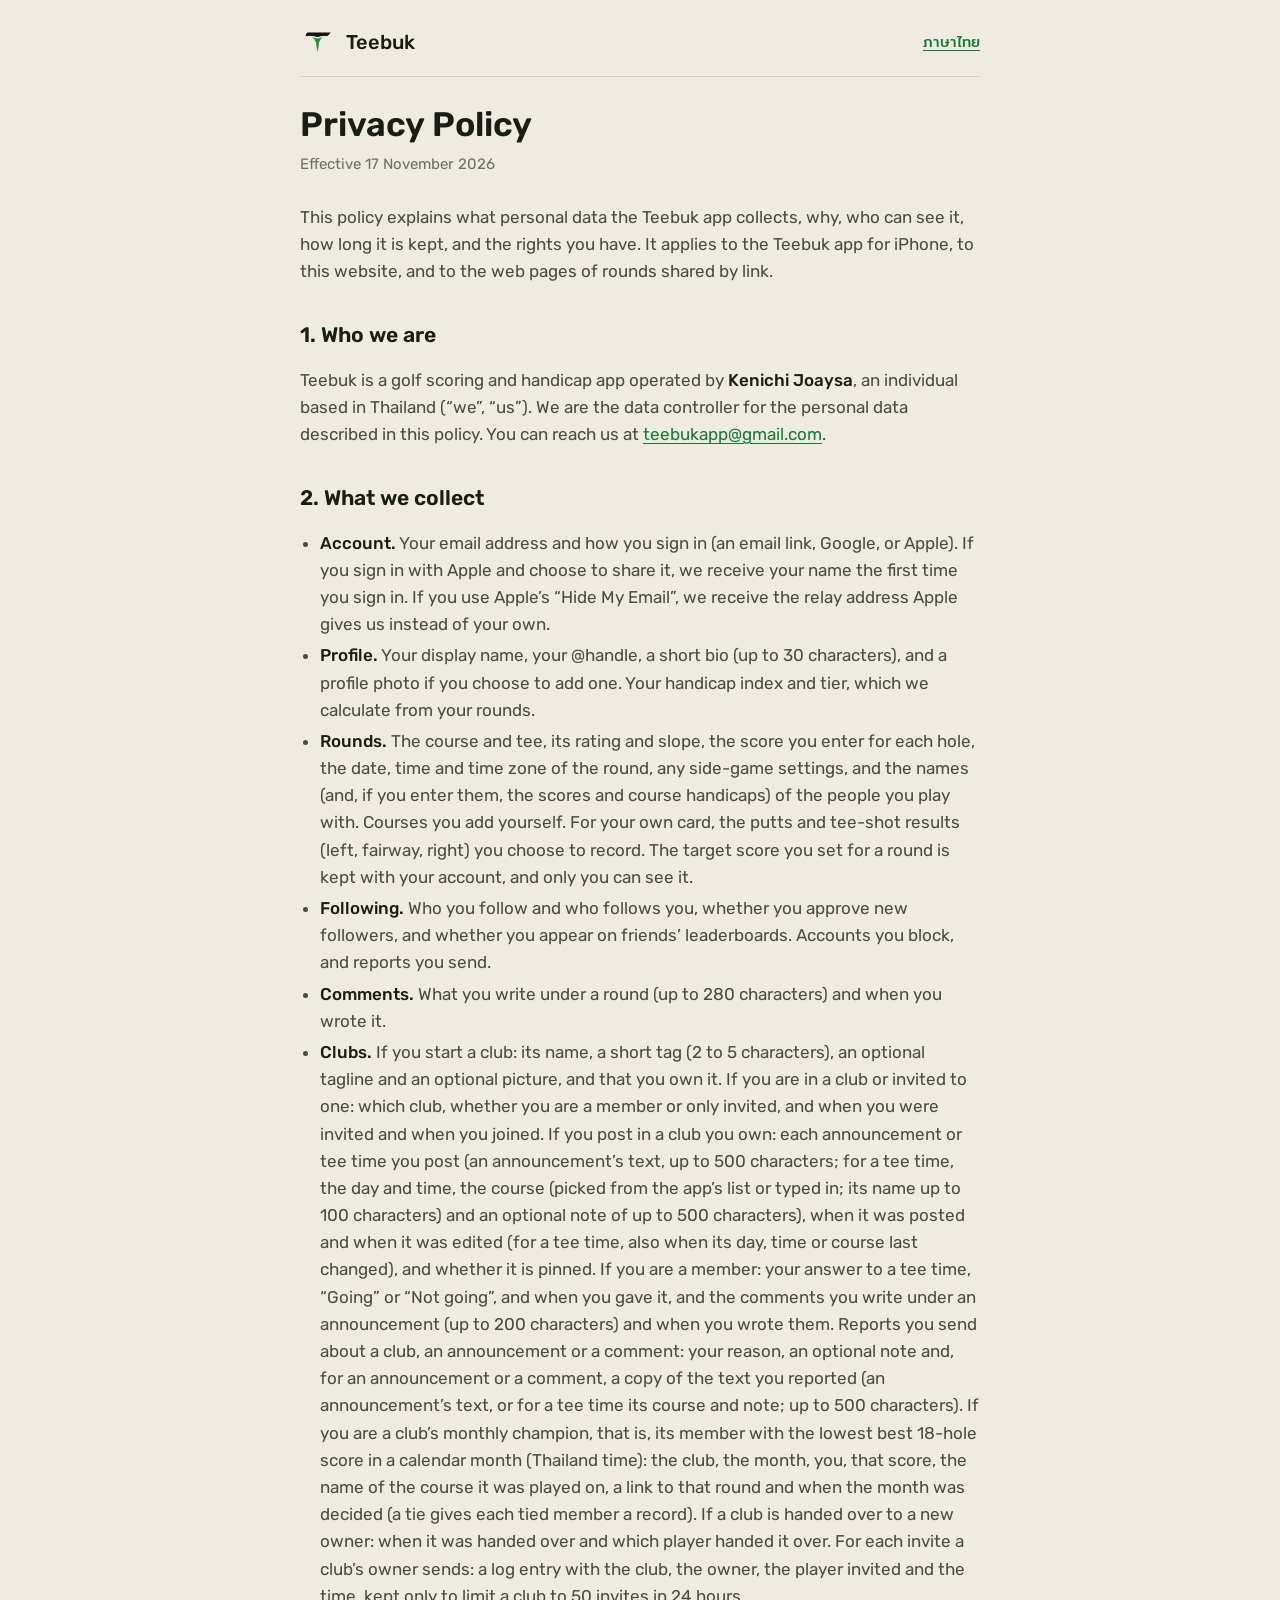
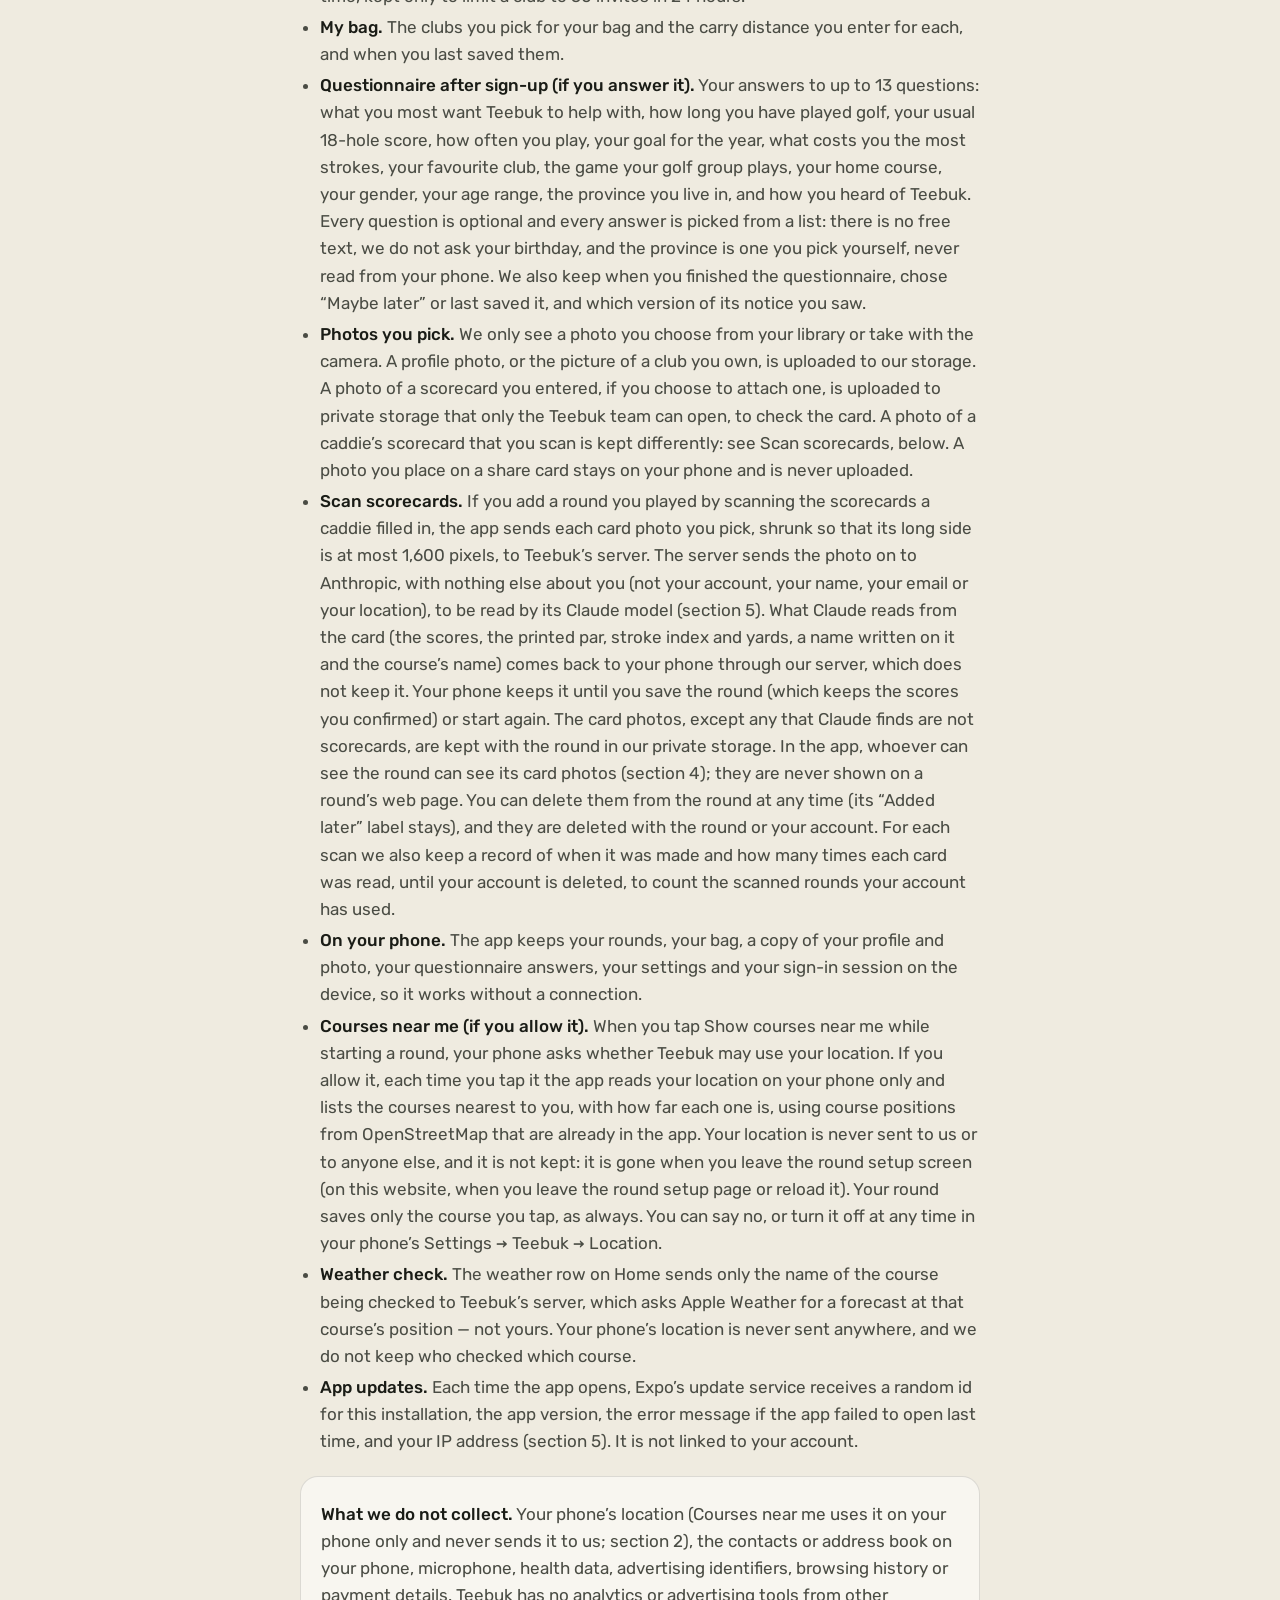
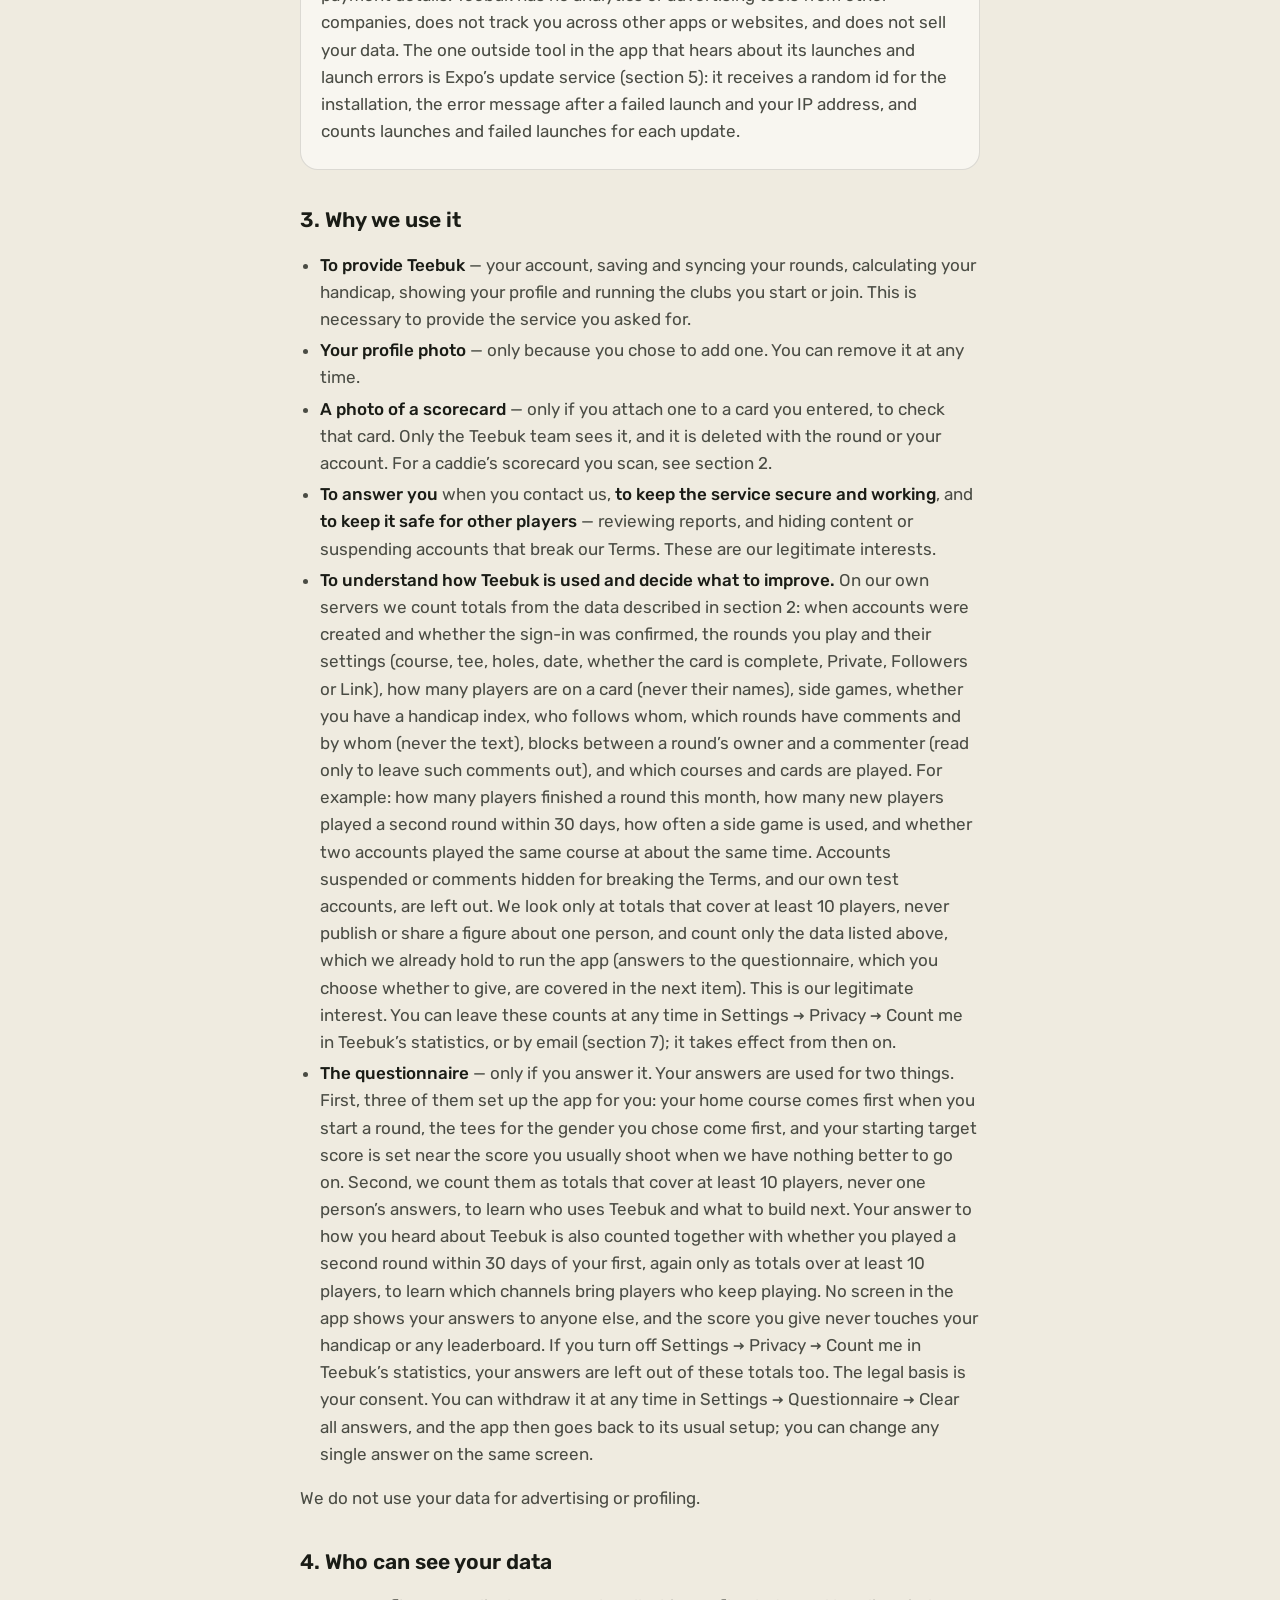
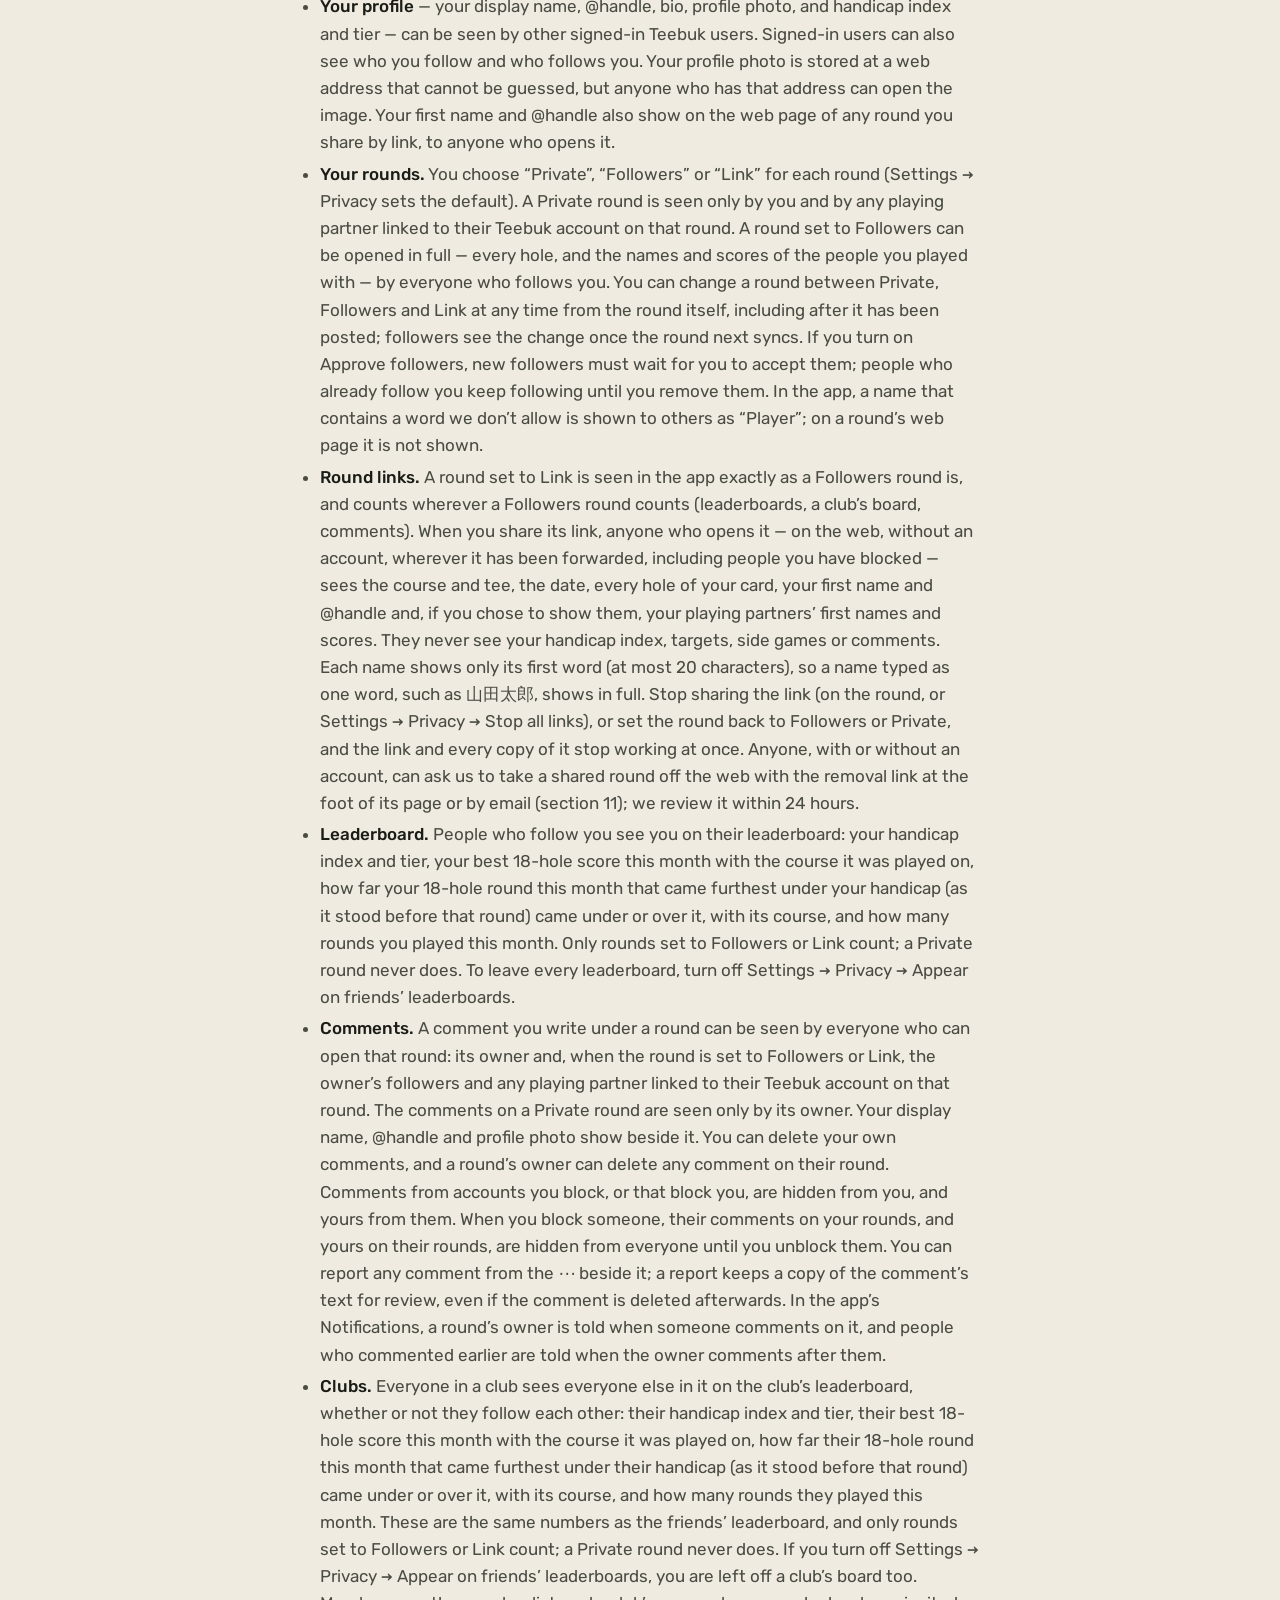
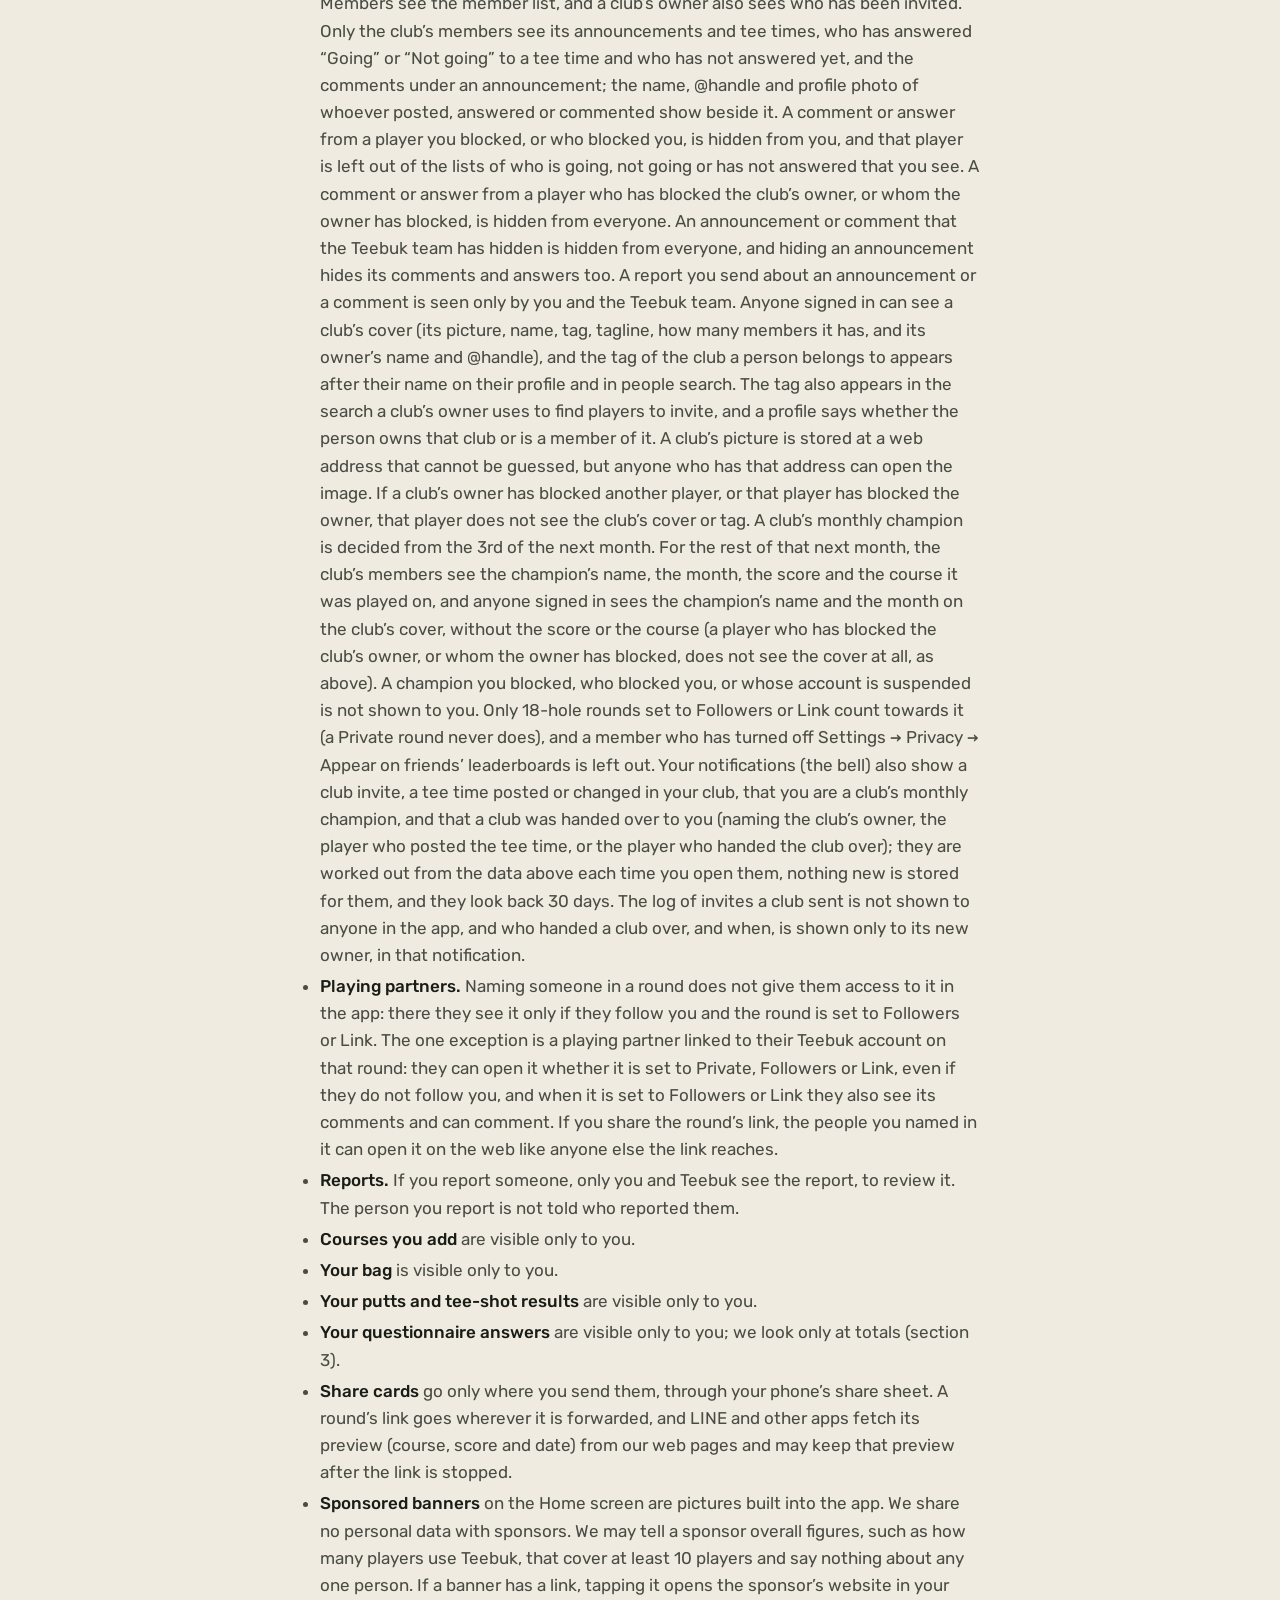
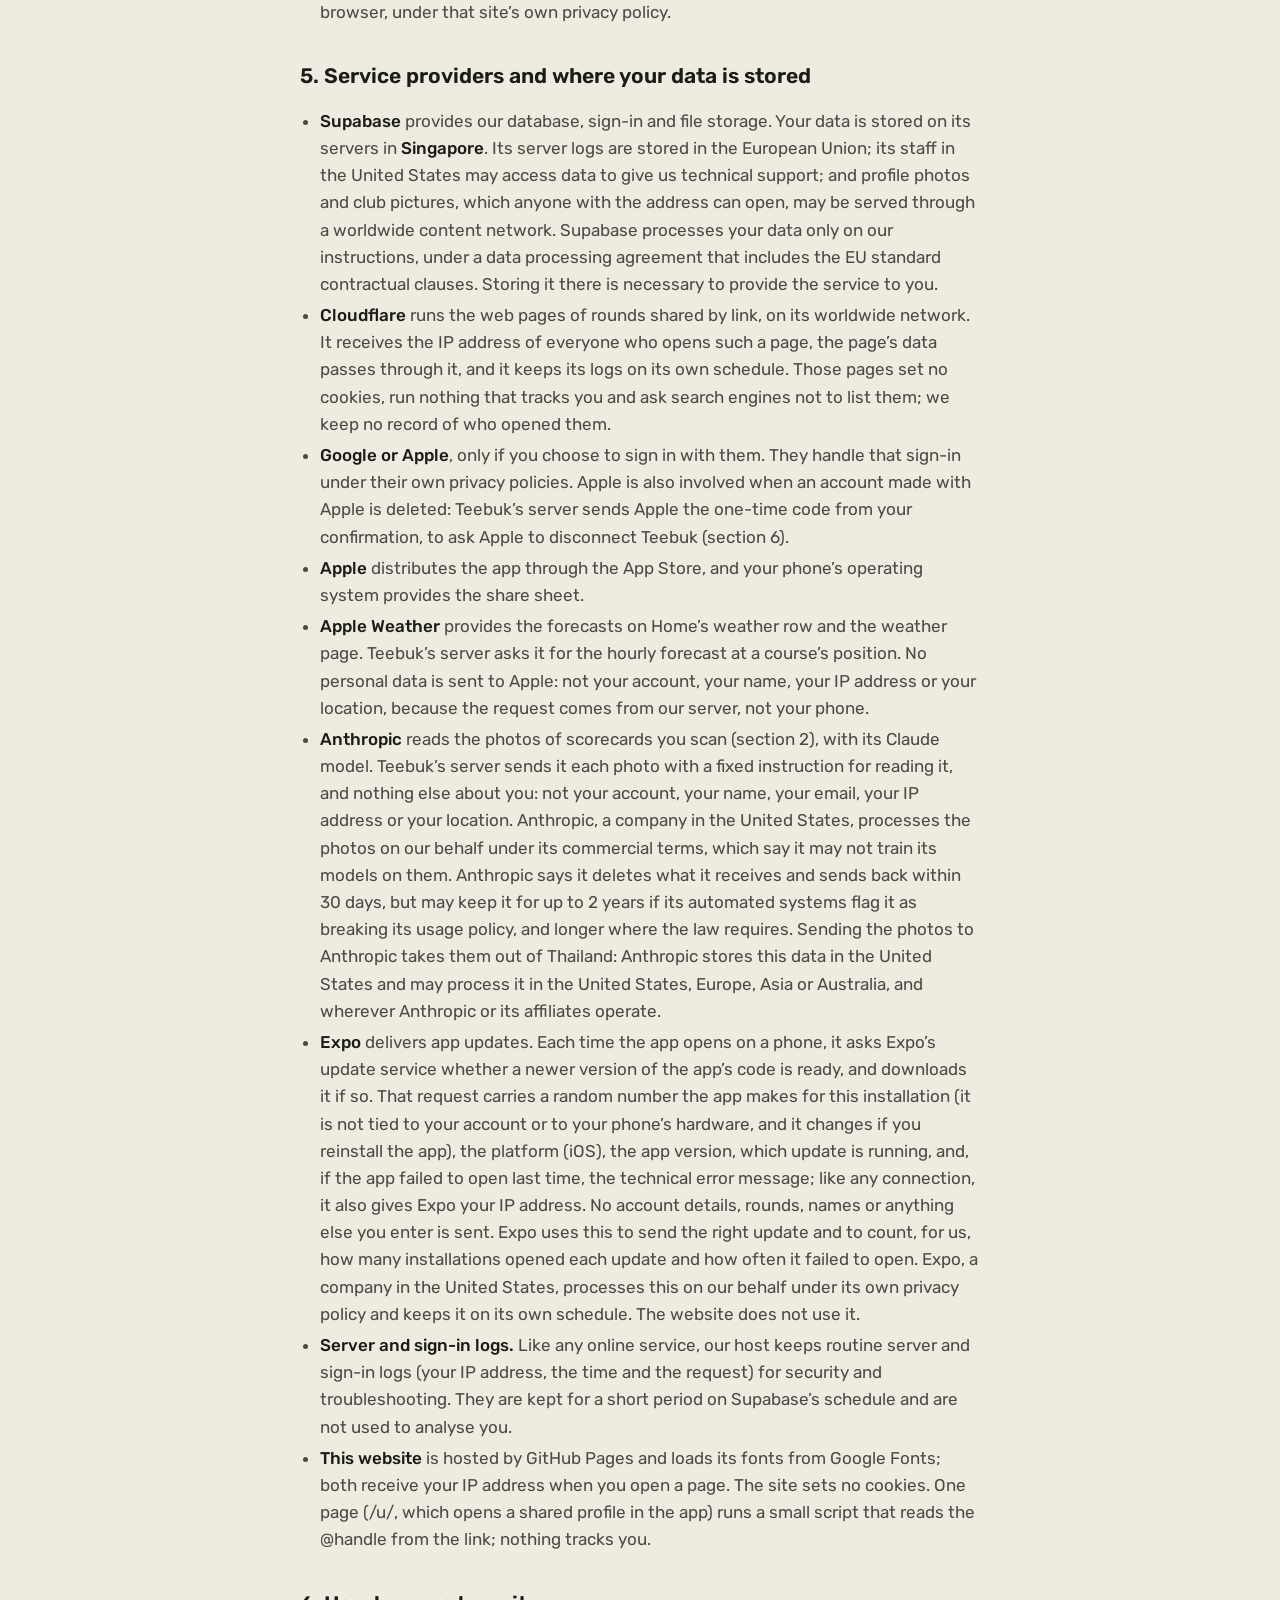
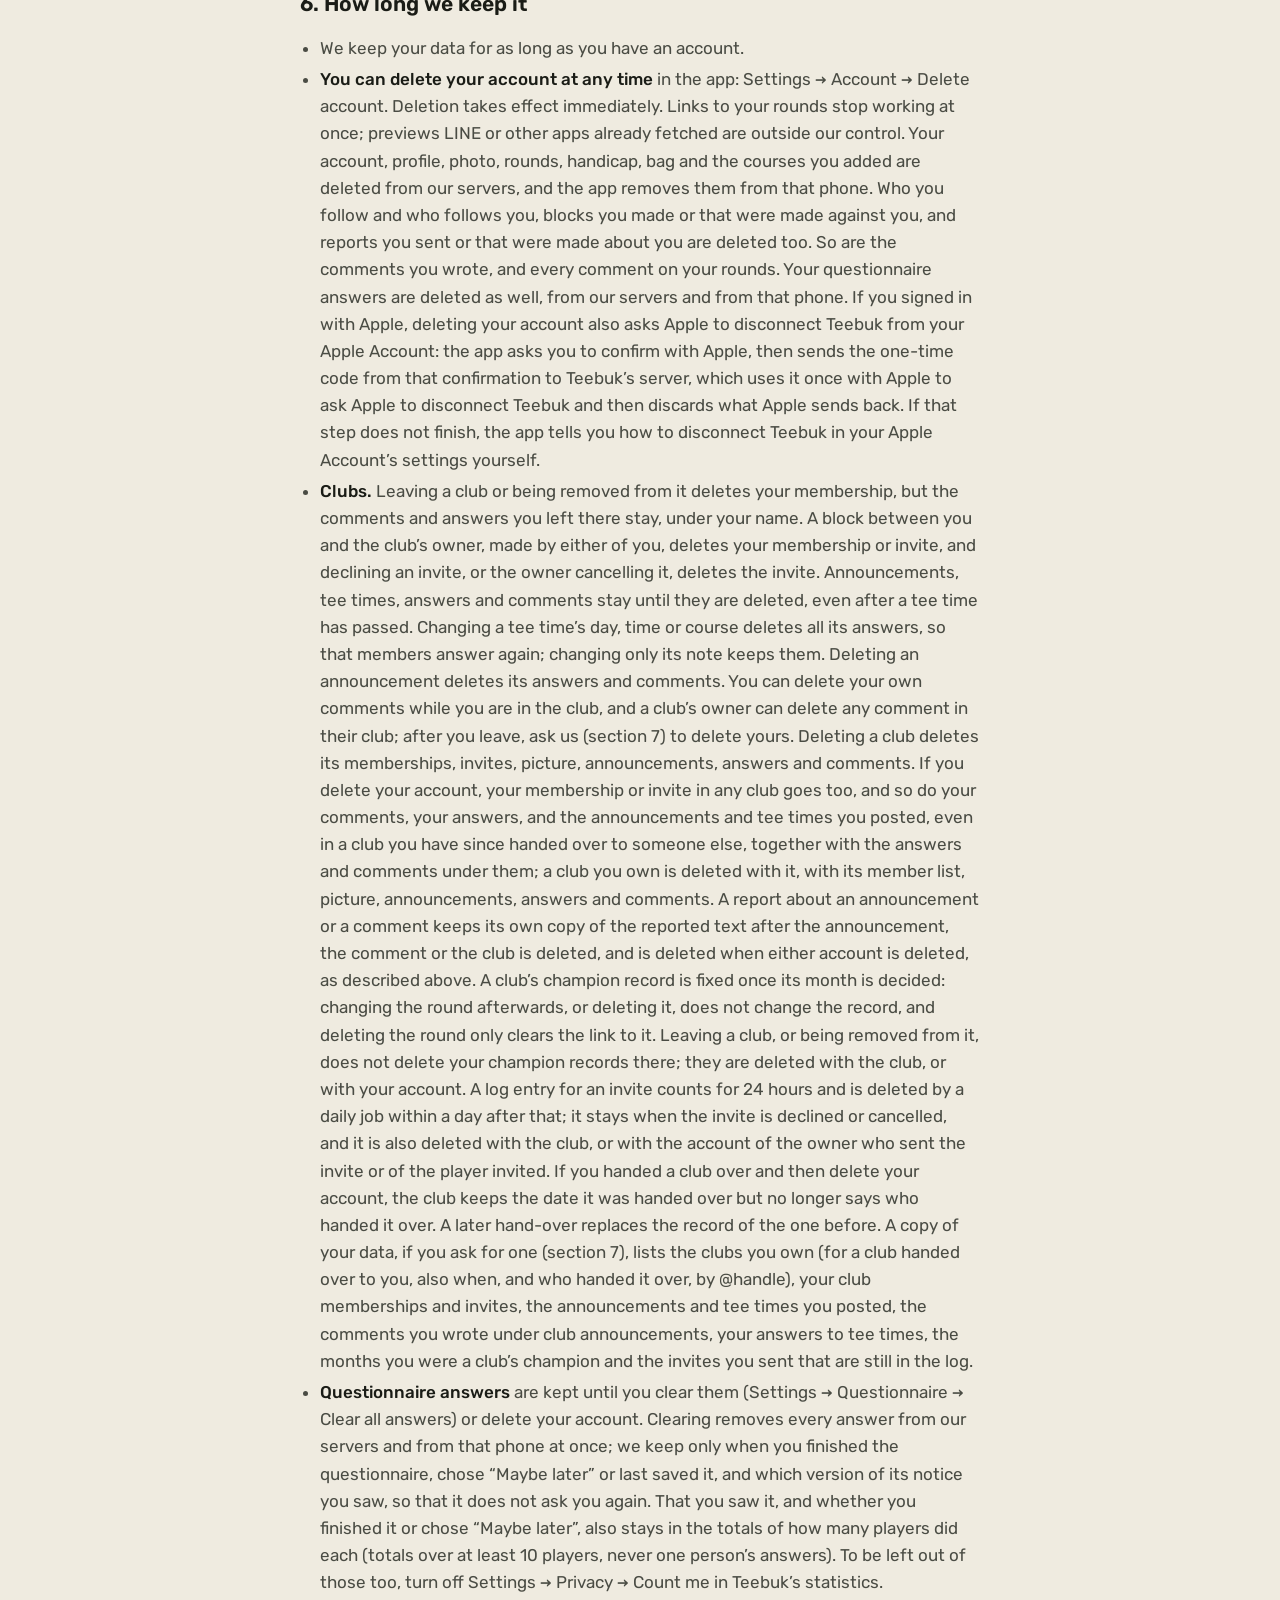
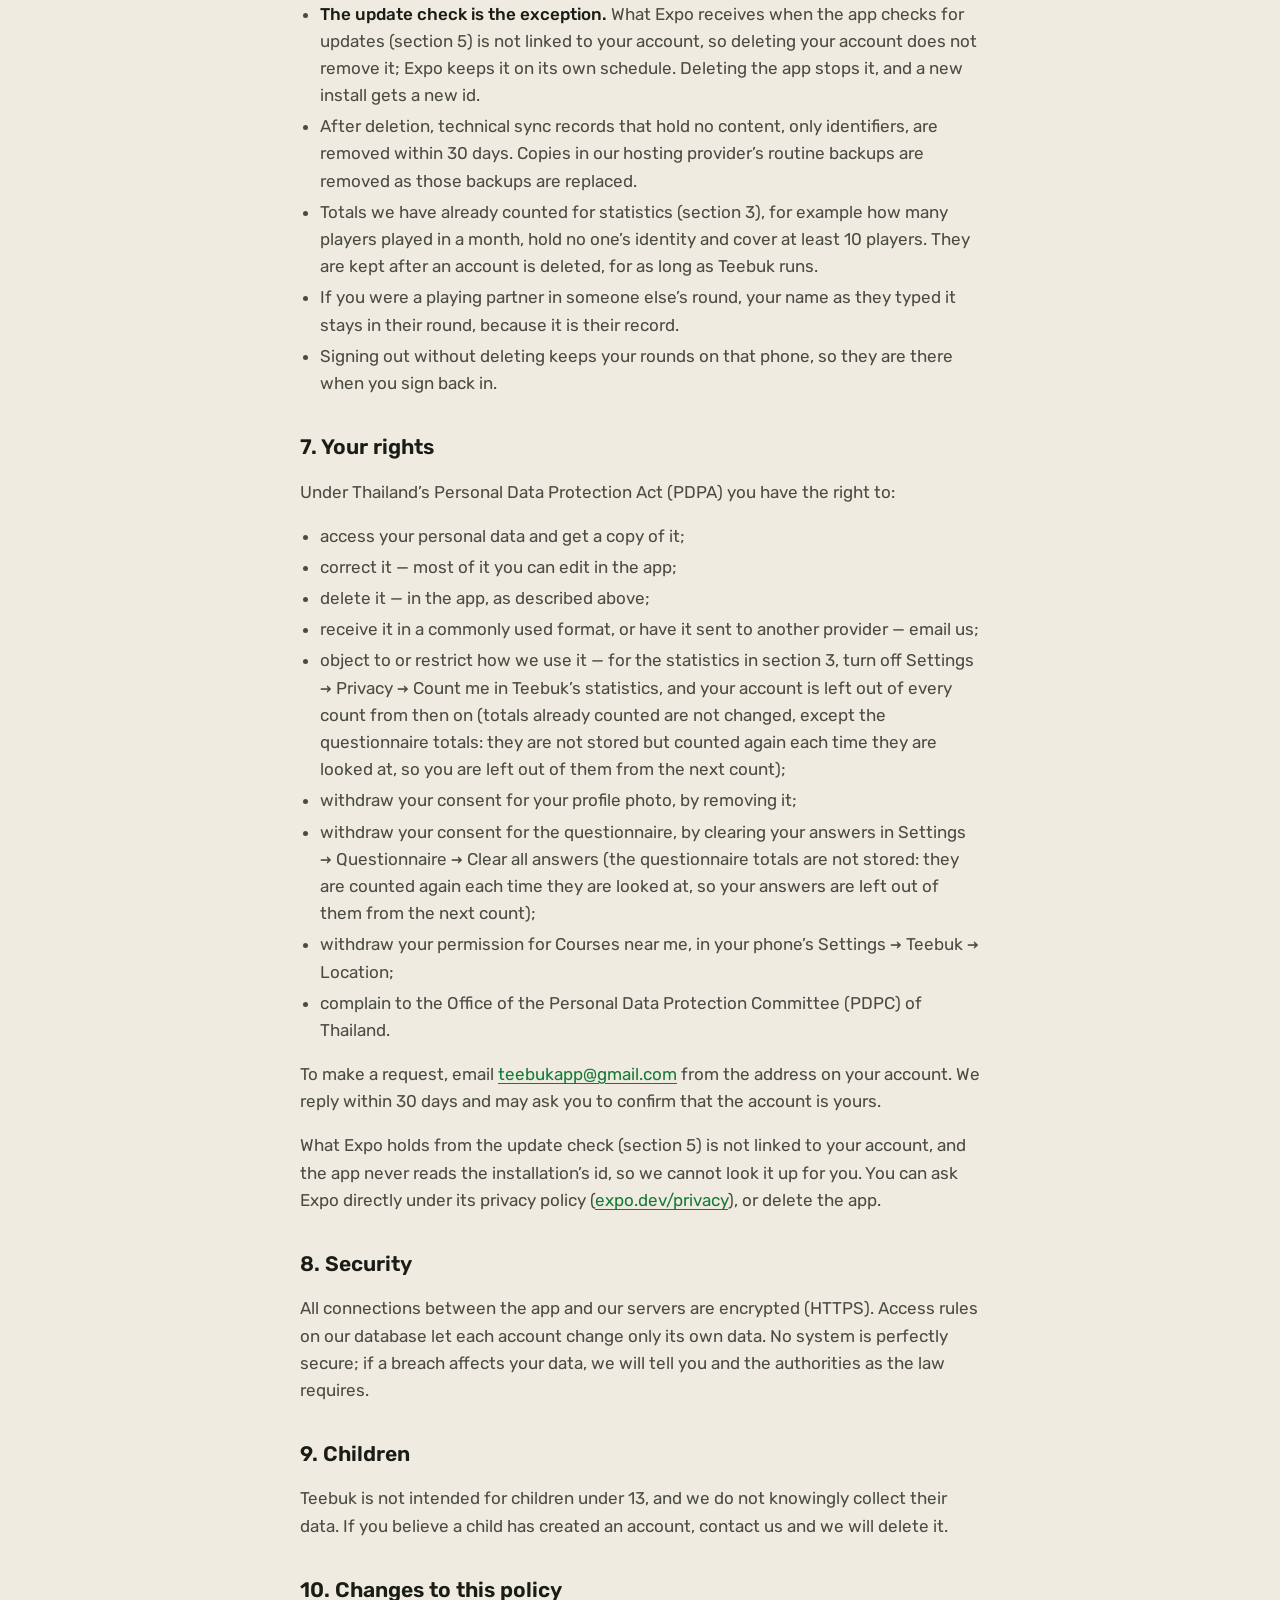
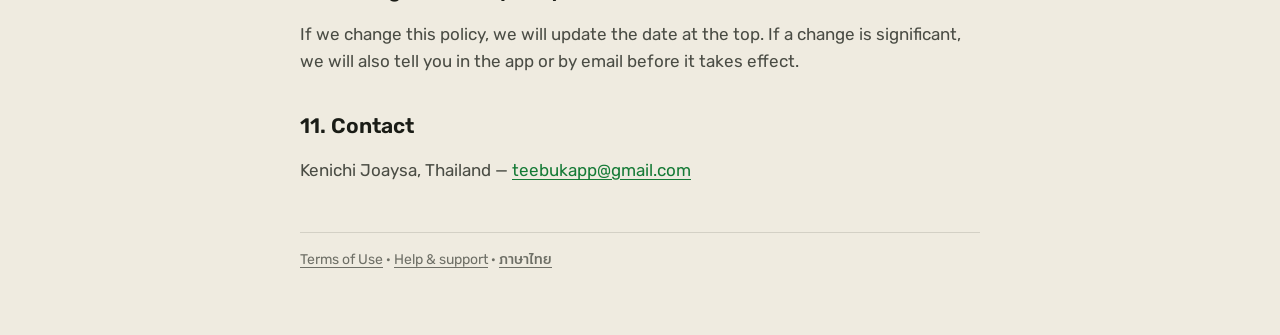
==== privacy/index.html @ 50923592 "docs(privacy): what the phone keeps, and the scan sentences said exactly Privacy §2 (EN + TH): the p" ====
<!doctype html>
<html lang="en">
<head>
<meta charset="utf-8">
<meta name="viewport" content="width=device-width, initial-scale=1">
<title>Privacy Policy — Teebuk</title>
<meta name="description" content="How Teebuk collects, uses and protects your personal data.">
<link rel="icon" href="../assets/favicon.png">
<link rel="apple-touch-icon" href="../assets/apple-touch-icon.png">
<link rel="preconnect" href="https://fonts.googleapis.com">
<link rel="preconnect" href="https://fonts.gstatic.com" crossorigin>
<link href="https://fonts.googleapis.com/css2?family=Mitr:wght@300;400;500&family=Rubik:wght@400;500;600&display=swap" rel="stylesheet">
<link rel="stylesheet" href="../style.css">
</head>
<body>
<div class="wrap">
<header class="top">
  <a class="brand" href="../"><img src="../assets/teebuk-mark.png" alt="">Teebuk</a>
  <span class="lang"><a href="../th/privacy/" lang="th" hreflang="th">ภาษาไทย</a></span>
</header>

<h1>Privacy Policy</h1>
<p class="effective">Effective 17 November 2026</p>

<p>This policy explains what personal data the Teebuk app collects, why, who can see it, how long it is kept, and the rights you have. It applies to the Teebuk app for iPhone, to this website, and to the web pages of rounds shared by link.</p>

<h2>1. Who we are</h2>
<p>Teebuk is a golf scoring and handicap app operated by <strong>Kenichi Joaysa</strong>, an individual based in Thailand (“we”, “us”). We are the data controller for the personal data described in this policy. You can reach us at <a href="mailto:teebukapp@gmail.com">teebukapp@gmail.com</a>.</p>

<h2>2. What we collect</h2>
<ul>
  <li><strong>Account.</strong> Your email address and how you sign in (an email link, Google, or Apple). If you sign in with Apple and choose to share it, we receive your name the first time you sign in. If you use Apple’s “Hide My Email”, we receive the relay address Apple gives us instead of your own.</li>
  <li><strong>Profile.</strong> Your display name, your @handle, a short bio (up to 30 characters), and a profile photo if you choose to add one. Your handicap index and tier, which we calculate from your rounds.</li>
  <li><strong>Rounds.</strong> The course and tee, its rating and slope, the score you enter for each hole, the date, time and time zone of the round, any side-game settings, and the names (and, if you enter them, the scores and course handicaps) of the people you play with. Courses you add yourself. For your own card, the putts and tee-shot results (left, fairway, right) you choose to record. The target score you set for a round is kept with your account, and only you can see it.</li>
  <li><strong>Following.</strong> Who you follow and who follows you, whether you approve new followers, and whether you appear on friends’ leaderboards. Accounts you block, and reports you send.</li>
  <li><strong>Comments.</strong> What you write under a round (up to 280 characters) and when you wrote it.</li>
  <li><strong>Clubs.</strong> If you start a club: its name, a short tag (2 to 5 characters), an optional tagline and an optional picture, and that you own it. If you are in a club or invited to one: which club, whether you are a member or only invited, and when you were invited and when you joined. If you post in a club you own: each announcement or tee time you post (an announcement’s text, up to 500 characters; for a tee time, the day and time, the course (picked from the app’s list or typed in; its name up to 100 characters) and an optional note of up to 500 characters), when it was posted and when it was edited (for a tee time, also when its day, time or course last changed), and whether it is pinned. If you are a member: your answer to a tee time, “Going” or “Not going”, and when you gave it, and the comments you write under an announcement (up to 200 characters) and when you wrote them. Reports you send about a club, an announcement or a comment: your reason, an optional note and, for an announcement or a comment, a copy of the text you reported (an announcement’s text, or for a tee time its course and note; up to 500 characters). If you are a club’s monthly champion, that is, its member with the lowest best 18-hole score in a calendar month (Thailand time): the club, the month, you, that score, the name of the course it was played on, a link to that round and when the month was decided (a tie gives each tied member a record). If a club is handed over to a new owner: when it was handed over and which player handed it over. For each invite a club’s owner sends: a log entry with the club, the owner, the player invited and the time, kept only to limit a club to 50 invites in 24 hours.</li>
  <li><strong>My bag.</strong> The clubs you pick for your bag and the carry distance you enter for each, and when you last saved them.</li>
  <li><strong>Questionnaire after sign-up (if you answer it).</strong> Your answers to up to 13 questions: what you most want Teebuk to help with, how long you have played golf, your usual 18-hole score, how often you play, your goal for the year, what costs you the most strokes, your favourite club, the game your golf group plays, your home course, your gender, your age range, the province you live in, and how you heard of Teebuk. Every question is optional and every answer is picked from a list: there is no free text, we do not ask your birthday, and the province is one you pick yourself, never read from your phone. We also keep when you finished the questionnaire, chose “Maybe later” or last saved it, and which version of its notice you saw.</li>
  <li><strong>Photos you pick.</strong> We only see a photo you choose from your library or take with the camera. A profile photo, or the picture of a club you own, is uploaded to our storage. A photo of a scorecard you entered, if you choose to attach one, is uploaded to private storage that only the Teebuk team can open, to check the card. A photo of a caddie’s scorecard that you scan is kept differently: see Scan scorecards, below. A photo you place on a share card stays on your phone and is never uploaded.</li>
  <li><strong>Scan scorecards.</strong> If you add a round you played by scanning the scorecards a caddie filled in, the app sends each card photo you pick, shrunk so that its long side is at most 1,600 pixels, to Teebuk’s server. The server sends the photo on to Anthropic, with nothing else about you (not your account, your name, your email or your location), to be read by its Claude model (section 5). What Claude reads from the card (the scores, the printed par, stroke index and yards, a name written on it and the course’s name) comes back to your phone through our server, which does not keep it. Your phone keeps it until you save the round (which keeps the scores you confirmed) or start again. The card photos, except any that Claude finds are not scorecards, are kept with the round in our private storage. In the app, whoever can see the round can see its card photos (section 4); they are never shown on a round’s web page. You can delete them from the round at any time (its “Added later” label stays), and they are deleted with the round or your account. For each scan we also keep a record of when it was made and how many times each card was read, until your account is deleted, to count the scanned rounds your account has used.</li>
  <li><strong>On your phone.</strong> The app keeps your rounds, your bag, a copy of your profile and photo, your questionnaire answers, your settings and your sign-in session on the device, so it works without a connection.</li>
  <li><strong>Courses near me (if you allow it).</strong> When you tap Show courses near me while starting a round, your phone asks whether Teebuk may use your location. If you allow it, each time you tap it the app reads your location on your phone only and lists the courses nearest to you, with how far each one is, using course positions from OpenStreetMap that are already in the app. Your location is never sent to us or to anyone else, and it is not kept: it is gone when you leave the round setup screen (on this website, when you leave the round setup page or reload it). Your round saves only the course you tap, as always. You can say no, or turn it off at any time in your phone’s Settings → Teebuk → Location.</li>
  <li><strong>Weather check.</strong> The weather row on Home sends only the name of the course being checked to Teebuk’s server, which asks Apple Weather for a forecast at that course’s position — not yours. Your phone’s location is never sent anywhere, and we do not keep who checked which course.</li>
  <li><strong>App updates.</strong> Each time the app opens, Expo’s update service receives a random id for this installation, the app version, the error message if the app failed to open last time, and your IP address (section 5). It is not linked to your account.</li>
</ul>
<div class="card">
  <p><strong>What we do not collect.</strong> Your phone’s location (Courses near me uses it on your phone only and never sends it to us; section 2), the contacts or address book on your phone, microphone, health data, advertising identifiers, browsing history or payment details. Teebuk has no analytics or advertising tools from other companies, does not track you across other apps or websites, and does not sell your data. The one outside tool in the app that hears about its launches and launch errors is Expo’s update service (section 5): it receives a random id for the installation, the error message after a failed launch and your IP address, and counts launches and failed launches for each update.</p>
</div>

<h2>3. Why we use it</h2>
<ul>
  <li><strong>To provide Teebuk</strong> — your account, saving and syncing your rounds, calculating your handicap, showing your profile and running the clubs you start or join. This is necessary to provide the service you asked for.</li>
  <li><strong>Your profile photo</strong> — only because you chose to add one. You can remove it at any time.</li>
  <li><strong>A photo of a scorecard</strong> — only if you attach one to a card you entered, to check that card. Only the Teebuk team sees it, and it is deleted with the round or your account. For a caddie’s scorecard you scan, see section 2.</li>
  <li><strong>To answer you</strong> when you contact us, <strong>to keep the service secure and working</strong>, and <strong>to keep it safe for other players</strong> — reviewing reports, and hiding content or suspending accounts that break our Terms. These are our legitimate interests.</li>
  <li><strong>To understand how Teebuk is used and decide what to improve.</strong> On our own servers we count totals from the data described in section 2: when accounts were created and whether the sign-in was confirmed, the rounds you play and their settings (course, tee, holes, date, whether the card is complete, Private, Followers or Link), how many players are on a card (never their names), side games, whether you have a handicap index, who follows whom, which rounds have comments and by whom (never the text), blocks between a round’s owner and a commenter (read only to leave such comments out), and which courses and cards are played. For example: how many players finished a round this month, how many new players played a second round within 30 days, how often a side game is used, and whether two accounts played the same course at about the same time. Accounts suspended or comments hidden for breaking the Terms, and our own test accounts, are left out. We look only at totals that cover at least 10 players, never publish or share a figure about one person, and count only the data listed above, which we already hold to run the app (answers to the questionnaire, which you choose whether to give, are covered in the next item). This is our legitimate interest. You can leave these counts at any time in Settings → Privacy → Count me in Teebuk’s statistics, or by email (section 7); it takes effect from then on.</li>
  <li><strong>The questionnaire</strong> — only if you answer it. Your answers are used for two things. First, three of them set up the app for you: your home course comes first when you start a round, the tees for the gender you chose come first, and your starting target score is set near the score you usually shoot when we have nothing better to go on. Second, we count them as totals that cover at least 10 players, never one person’s answers, to learn who uses Teebuk and what to build next. Your answer to how you heard about Teebuk is also counted together with whether you played a second round within 30 days of your first, again only as totals over at least 10 players, to learn which channels bring players who keep playing. No screen in the app shows your answers to anyone else, and the score you give never touches your handicap or any leaderboard. If you turn off Settings → Privacy → Count me in Teebuk’s statistics, your answers are left out of these totals too. The legal basis is your consent. You can withdraw it at any time in Settings → Questionnaire → Clear all answers, and the app then goes back to its usual setup; you can change any single answer on the same screen.</li>
</ul>
<p>We do not use your data for advertising or profiling.</p>

<h2>4. Who can see your data</h2>
<ul>
  <li><strong>Your profile</strong> — your display name, @handle, bio, profile photo, and handicap index and tier — can be seen by other signed-in Teebuk users. Signed-in users can also see who you follow and who follows you. Your profile photo is stored at a web address that cannot be guessed, but anyone who has that address can open the image. Your first name and @handle also show on the web page of any round you share by link, to anyone who opens it.</li>
  <li><strong>Your rounds.</strong> You choose “Private”, “Followers” or “Link” for each round (Settings → Privacy sets the default). A Private round is seen only by you and by any playing partner linked to their Teebuk account on that round. A round set to Followers can be opened in full — every hole, and the names and scores of the people you played with — by everyone who follows you. You can change a round between Private, Followers and Link at any time from the round itself, including after it has been posted; followers see the change once the round next syncs. If you turn on Approve followers, new followers must wait for you to accept them; people who already follow you keep following until you remove them. In the app, a name that contains a word we don’t allow is shown to others as “Player”; on a round’s web page it is not shown.</li>
  <li><strong>Round links.</strong> A round set to Link is seen in the app exactly as a Followers round is, and counts wherever a Followers round counts (leaderboards, a club’s board, comments). When you share its link, anyone who opens it — on the web, without an account, wherever it has been forwarded, including people you have blocked — sees the course and tee, the date, every hole of your card, your first name and @handle and, if you chose to show them, your playing partners’ first names and scores. They never see your handicap index, targets, side games or comments. Each name shows only its first word (at most 20 characters), so a name typed as one word, such as <span lang="ja">山田太郎</span>, shows in full. Stop sharing the link (on the round, or Settings → Privacy → Stop all links), or set the round back to Followers or Private, and the link and every copy of it stop working at once. Anyone, with or without an account, can ask us to take a shared round off the web with the removal link at the foot of its page or by email (section 11); we review it within 24 hours.</li>
  <li><strong>Leaderboard.</strong> People who follow you see you on their leaderboard: your handicap index and tier, your best 18-hole score this month with the course it was played on, how far your 18-hole round this month that came furthest under your handicap (as it stood before that round) came under or over it, with its course, and how many rounds you played this month. Only rounds set to Followers or Link count; a Private round never does. To leave every leaderboard, turn off Settings → Privacy → Appear on friends’ leaderboards.</li>
  <li><strong>Comments.</strong> A comment you write under a round can be seen by everyone who can open that round: its owner and, when the round is set to Followers or Link, the owner’s followers and any playing partner linked to their Teebuk account on that round. The comments on a Private round are seen only by its owner. Your display name, @handle and profile photo show beside it. You can delete your own comments, and a round’s owner can delete any comment on their round. Comments from accounts you block, or that block you, are hidden from you, and yours from them. When you block someone, their comments on your rounds, and yours on their rounds, are hidden from everyone until you unblock them. You can report any comment from the ⋯ beside it; a report keeps a copy of the comment’s text for review, even if the comment is deleted afterwards. In the app’s Notifications, a round’s owner is told when someone comments on it, and people who commented earlier are told when the owner comments after them.</li>
  <li><strong>Clubs.</strong> Everyone in a club sees everyone else in it on the club’s leaderboard, whether or not they follow each other: their handicap index and tier, their best 18-hole score this month with the course it was played on, how far their 18-hole round this month that came furthest under their handicap (as it stood before that round) came under or over it, with its course, and how many rounds they played this month. These are the same numbers as the friends’ leaderboard, and only rounds set to Followers or Link count; a Private round never does. If you turn off Settings → Privacy → Appear on friends’ leaderboards, you are left off a club’s board too. Members see the member list, and a club’s owner also sees who has been invited. Only the club’s members see its announcements and tee times, who has answered “Going” or “Not going” to a tee time and who has not answered yet, and the comments under an announcement; the name, @handle and profile photo of whoever posted, answered or commented show beside it. A comment or answer from a player you blocked, or who blocked you, is hidden from you, and that player is left out of the lists of who is going, not going or has not answered that you see. A comment or answer from a player who has blocked the club’s owner, or whom the owner has blocked, is hidden from everyone. An announcement or comment that the Teebuk team has hidden is hidden from everyone, and hiding an announcement hides its comments and answers too. A report you send about an announcement or a comment is seen only by you and the Teebuk team. Anyone signed in can see a club’s cover (its picture, name, tag, tagline, how many members it has, and its owner’s name and @handle), and the tag of the club a person belongs to appears after their name on their profile and in people search. The tag also appears in the search a club’s owner uses to find players to invite, and a profile says whether the person owns that club or is a member of it. A club’s picture is stored at a web address that cannot be guessed, but anyone who has that address can open the image. If a club’s owner has blocked another player, or that player has blocked the owner, that player does not see the club’s cover or tag. A club’s monthly champion is decided from the 3rd of the next month. For the rest of that next month, the club’s members see the champion’s name, the month, the score and the course it was played on, and anyone signed in sees the champion’s name and the month on the club’s cover, without the score or the course (a player who has blocked the club’s owner, or whom the owner has blocked, does not see the cover at all, as above). A champion you blocked, who blocked you, or whose account is suspended is not shown to you. Only 18-hole rounds set to Followers or Link count towards it (a Private round never does), and a member who has turned off Settings → Privacy → Appear on friends’ leaderboards is left out. Your notifications (the bell) also show a club invite, a tee time posted or changed in your club, that you are a club’s monthly champion, and that a club was handed over to you (naming the club’s owner, the player who posted the tee time, or the player who handed the club over); they are worked out from the data above each time you open them, nothing new is stored for them, and they look back 30 days. The log of invites a club sent is not shown to anyone in the app, and who handed a club over, and when, is shown only to its new owner, in that notification.</li>
  <li><strong>Playing partners.</strong> Naming someone in a round does not give them access to it in the app: there they see it only if they follow you and the round is set to Followers or Link. The one exception is a playing partner linked to their Teebuk account on that round: they can open it whether it is set to Private, Followers or Link, even if they do not follow you, and when it is set to Followers or Link they also see its comments and can comment. If you share the round’s link, the people you named in it can open it on the web like anyone else the link reaches.</li>
  <li><strong>Reports.</strong> If you report someone, only you and Teebuk see the report, to review it. The person you report is not told who reported them.</li>
  <li><strong>Courses you add</strong> are visible only to you.</li>
  <li><strong>Your bag</strong> is visible only to you.</li>
  <li><strong>Your putts and tee-shot results</strong> are visible only to you.</li>
  <li><strong>Your questionnaire answers</strong> are visible only to you; we look only at totals (section 3).</li>
  <li><strong>Share cards</strong> go only where you send them, through your phone’s share sheet. A round’s link goes wherever it is forwarded, and LINE and other apps fetch its preview (course, score and date) from our web pages and may keep that preview after the link is stopped.</li>
  <li><strong>Sponsored banners</strong> on the Home screen are pictures built into the app. We share no personal data with sponsors. We may tell a sponsor overall figures, such as how many players use Teebuk, that cover at least 10 players and say nothing about any one person. If a banner has a link, tapping it opens the sponsor’s website in your browser, under that site’s own privacy policy.</li>
</ul>

<h2>5. Service providers and where your data is stored</h2>
<ul>
  <li><strong>Supabase</strong> provides our database, sign-in and file storage. Your data is stored on its servers in <strong>Singapore</strong>. Its server logs are stored in the European Union; its staff in the United States may access data to give us technical support; and profile photos and club pictures, which anyone with the address can open, may be served through a worldwide content network. Supabase processes your data only on our instructions, under a data processing agreement that includes the EU standard contractual clauses. Storing it there is necessary to provide the service to you.</li>
  <li><strong>Cloudflare</strong> runs the web pages of rounds shared by link, on its worldwide network. It receives the IP address of everyone who opens such a page, the page’s data passes through it, and it keeps its logs on its own schedule. Those pages set no cookies, run nothing that tracks you and ask search engines not to list them; we keep no record of who opened them.</li>
  <li><strong>Google or Apple</strong>, only if you choose to sign in with them. They handle that sign-in under their own privacy policies. Apple is also involved when an account made with Apple is deleted: Teebuk’s server sends Apple the one-time code from your confirmation, to ask Apple to disconnect Teebuk (section 6).</li>
  <li><strong>Apple</strong> distributes the app through the App Store, and your phone’s operating system provides the share sheet.</li>
  <li><strong>Apple Weather</strong> provides the forecasts on Home’s weather row and the weather page. Teebuk’s server asks it for the hourly forecast at a course’s position. No personal data is sent to Apple: not your account, your name, your IP address or your location, because the request comes from our server, not your phone.</li>
  <li><strong>Anthropic</strong> reads the photos of scorecards you scan (section 2), with its Claude model. Teebuk’s server sends it each photo with a fixed instruction for reading it, and nothing else about you: not your account, your name, your email, your IP address or your location. Anthropic, a company in the United States, processes the photos on our behalf under its commercial terms, which say it may not train its models on them. Anthropic says it deletes what it receives and sends back within 30 days, but may keep it for up to 2 years if its automated systems flag it as breaking its usage policy, and longer where the law requires. Sending the photos to Anthropic takes them out of Thailand: Anthropic stores this data in the United States and may process it in the United States, Europe, Asia or Australia, and wherever Anthropic or its affiliates operate.</li>
  <li><strong>Expo</strong> delivers app updates. Each time the app opens on a phone, it asks Expo’s update service whether a newer version of the app’s code is ready, and downloads it if so. That request carries a random number the app makes for this installation (it is not tied to your account or to your phone’s hardware, and it changes if you reinstall the app), the platform (iOS), the app version, which update is running, and, if the app failed to open last time, the technical error message; like any connection, it also gives Expo your IP address. No account details, rounds, names or anything else you enter is sent. Expo uses this to send the right update and to count, for us, how many installations opened each update and how often it failed to open. Expo, a company in the United States, processes this on our behalf under its own privacy policy and keeps it on its own schedule. The website does not use it.</li>
  <li><strong>Server and sign-in logs.</strong> Like any online service, our host keeps routine server and sign-in logs (your IP address, the time and the request) for security and troubleshooting. They are kept for a short period on Supabase’s schedule and are not used to analyse you.</li>
  <li><strong>This website</strong> is hosted by GitHub Pages and loads its fonts from Google Fonts; both receive your IP address when you open a page. The site sets no cookies. One page (/u/, which opens a shared profile in the app) runs a small script that reads the @handle from the link; nothing tracks you.</li>
</ul>

<h2>6. How long we keep it</h2>
<ul>
  <li>We keep your data for as long as you have an account.</li>
  <li><strong>You can delete your account at any time</strong> in the app: Settings → Account → Delete account. Deletion takes effect immediately. Links to your rounds stop working at once; previews LINE or other apps already fetched are outside our control. Your account, profile, photo, rounds, handicap, bag and the courses you added are deleted from our servers, and the app removes them from that phone. Who you follow and who follows you, blocks you made or that were made against you, and reports you sent or that were made about you are deleted too. So are the comments you wrote, and every comment on your rounds. Your questionnaire answers are deleted as well, from our servers and from that phone. If you signed in with Apple, deleting your account also asks Apple to disconnect Teebuk from your Apple Account: the app asks you to confirm with Apple, then sends the one-time code from that confirmation to Teebuk’s server, which uses it once with Apple to ask Apple to disconnect Teebuk and then discards what Apple sends back. If that step does not finish, the app tells you how to disconnect Teebuk in your Apple Account’s settings yourself.</li>
  <li><strong>Clubs.</strong> Leaving a club or being removed from it deletes your membership, but the comments and answers you left there stay, under your name. A block between you and the club’s owner, made by either of you, deletes your membership or invite, and declining an invite, or the owner cancelling it, deletes the invite. Announcements, tee times, answers and comments stay until they are deleted, even after a tee time has passed. Changing a tee time’s day, time or course deletes all its answers, so that members answer again; changing only its note keeps them. Deleting an announcement deletes its answers and comments. You can delete your own comments while you are in the club, and a club’s owner can delete any comment in their club; after you leave, ask us (section 7) to delete yours. Deleting a club deletes its memberships, invites, picture, announcements, answers and comments. If you delete your account, your membership or invite in any club goes too, and so do your comments, your answers, and the announcements and tee times you posted, even in a club you have since handed over to someone else, together with the answers and comments under them; a club you own is deleted with it, with its member list, picture, announcements, answers and comments. A report about an announcement or a comment keeps its own copy of the reported text after the announcement, the comment or the club is deleted, and is deleted when either account is deleted, as described above. A club’s champion record is fixed once its month is decided: changing the round afterwards, or deleting it, does not change the record, and deleting the round only clears the link to it. Leaving a club, or being removed from it, does not delete your champion records there; they are deleted with the club, or with your account. A log entry for an invite counts for 24 hours and is deleted by a daily job within a day after that; it stays when the invite is declined or cancelled, and it is also deleted with the club, or with the account of the owner who sent the invite or of the player invited. If you handed a club over and then delete your account, the club keeps the date it was handed over but no longer says who handed it over. A later hand-over replaces the record of the one before. A copy of your data, if you ask for one (section 7), lists the clubs you own (for a club handed over to you, also when, and who handed it over, by @handle), your club memberships and invites, the announcements and tee times you posted, the comments you wrote under club announcements, your answers to tee times, the months you were a club’s champion and the invites you sent that are still in the log.</li>
  <li><strong>Questionnaire answers</strong> are kept until you clear them (Settings → Questionnaire → Clear all answers) or delete your account. Clearing removes every answer from our servers and from that phone at once; we keep only when you finished the questionnaire, chose “Maybe later” or last saved it, and which version of its notice you saw, so that it does not ask you again. That you saw it, and whether you finished it or chose “Maybe later”, also stays in the totals of how many players did each (totals over at least 10 players, never one person’s answers). To be left out of those too, turn off Settings → Privacy → Count me in Teebuk’s statistics.</li>
  <li><strong>The update check is the exception.</strong> What Expo receives when the app checks for updates (section 5) is not linked to your account, so deleting your account does not remove it; Expo keeps it on its own schedule. Deleting the app stops it, and a new install gets a new id.</li>
  <li>After deletion, technical sync records that hold no content, only identifiers, are removed within 30 days. Copies in our hosting provider’s routine backups are removed as those backups are replaced.</li>
  <li>Totals we have already counted for statistics (section 3), for example how many players played in a month, hold no one’s identity and cover at least 10 players. They are kept after an account is deleted, for as long as Teebuk runs.</li>
  <li>If you were a playing partner in someone else’s round, your name as they typed it stays in their round, because it is their record.</li>
  <li>Signing out without deleting keeps your rounds on that phone, so they are there when you sign back in.</li>
</ul>

<h2>7. Your rights</h2>
<p>Under Thailand’s Personal Data Protection Act (PDPA) you have the right to:</p>
<ul>
  <li>access your personal data and get a copy of it;</li>
  <li>correct it — most of it you can edit in the app;</li>
  <li>delete it — in the app, as described above;</li>
  <li>receive it in a commonly used format, or have it sent to another provider — email us;</li>
  <li>object to or restrict how we use it — for the statistics in section 3, turn off Settings → Privacy → Count me in Teebuk’s statistics, and your account is left out of every count from then on (totals already counted are not changed, except the questionnaire totals: they are not stored but counted again each time they are looked at, so you are left out of them from the next count);</li>
  <li>withdraw your consent for your profile photo, by removing it;</li>
  <li>withdraw your consent for the questionnaire, by clearing your answers in Settings → Questionnaire → Clear all answers (the questionnaire totals are not stored: they are counted again each time they are looked at, so your answers are left out of them from the next count);</li>
  <li>withdraw your permission for Courses near me, in your phone’s Settings → Teebuk → Location;</li>
  <li>complain to the Office of the Personal Data Protection Committee (PDPC) of Thailand.</li>
</ul>
<p>To make a request, email <a href="mailto:teebukapp@gmail.com">teebukapp@gmail.com</a> from the address on your account. We reply within 30 days and may ask you to confirm that the account is yours.</p>
<p>What Expo holds from the update check (section 5) is not linked to your account, and the app never reads the installation’s id, so we cannot look it up for you. You can ask Expo directly under its privacy policy (<a href="https://expo.dev/privacy">expo.dev/privacy</a>), or delete the app.</p>

<h2>8. Security</h2>
<p>All connections between the app and our servers are encrypted (HTTPS). Access rules on our database let each account change only its own data. No system is perfectly secure; if a breach affects your data, we will tell you and the authorities as the law requires.</p>

<h2>9. Children</h2>
<p>Teebuk is not intended for children under 13, and we do not knowingly collect their data. If you believe a child has created an account, contact us and we will delete it.</p>

<h2>10. Changes to this policy</h2>
<p>If we change this policy, we will update the date at the top. If a change is significant, we will also tell you in the app or by email before it takes effect.</p>

<h2>11. Contact</h2>
<p>Kenichi Joaysa, Thailand — <a href="mailto:teebukapp@gmail.com">teebukapp@gmail.com</a></p>

<footer>
  <a href="../terms/">Terms of Use</a> · <a href="../support/">Help &amp; support</a> · <a href="../th/privacy/" lang="th">ภาษาไทย</a>
</footer>
</div>
</body>
</html>
---- style.css ----
/* Teebuk's public pages — the app's look: sand ground, ink, brand green.
   Rubik for Latin, Mitr for Thai, both from Google Fonts. */
:root {
  --ground: #efebe0;
  --surface: #f8f6f0;
  --ink: #1a1c16;
  --ink2: #4a4c44;
  --muted: #6e6f66;
  --rule: rgba(26, 28, 22, 0.13);
  --accent: #22a44c;
  --accent-ink: #157a36;
  --radius: 18px;
}
@media (prefers-color-scheme: dark) {
  :root {
    --ground: #111113;
    --surface: #1b1b1e;
    --ink: #f1efe4;
    --ink2: #c9c7bc;
    --muted: #9a998f;
    --rule: rgba(241, 239, 228, 0.12);
    --accent: #4ccb77;
    --accent-ink: #4ccb77;
  }
}
* { box-sizing: border-box; }
html { -webkit-text-size-adjust: 100%; }
body {
  margin: 0;
  background: var(--ground);
  color: var(--ink);
  font-family: "Rubik", "Mitr", system-ui, -apple-system, "Segoe UI", sans-serif;
  font-weight: 400;
  font-size: 17px;
  line-height: 1.6;
}
:lang(th) body, body:lang(th), section[lang="th"] { font-family: "Mitr", "Rubik", system-ui, sans-serif; font-weight: 300; line-height: 1.75; }
.wrap { max-width: 720px; margin: 0 auto; padding: 24px 20px 64px; }
header.top {
  display: flex; align-items: center; justify-content: space-between; gap: 16px;
  padding-bottom: 16px; border-bottom: 1px solid var(--rule); margin-bottom: 28px;
}
.brand { display: flex; align-items: center; gap: 10px; color: var(--ink); text-decoration: none; font-weight: 500; font-size: 20px; }
.brand img { width: 36px; height: 36px; border-radius: 9px; background: #efebe0; }
.lang { font-size: 15px; color: var(--muted); }
.lang a { color: var(--accent-ink); }
h1 { font-size: 34px; line-height: 1.2; font-weight: 600; margin: 0 0 6px; letter-spacing: 0; }
:lang(th) h1 { font-weight: 500; line-height: 1.35; }
.effective { color: var(--muted); font-size: 15px; margin: 0 0 28px; }
h2 { font-size: 21px; line-height: 1.35; font-weight: 600; margin: 36px 0 8px; }
:lang(th) h2 { font-weight: 500; }
/* The side-game rules' games (support page). Mitr is loaded at 500 at most, so
   Thai stops there rather than at a faked bold. */
h3 { font-size: 17px; line-height: 1.4; font-weight: 600; margin: 24px 0 6px; color: var(--ink); }
:lang(th) h3 { font-weight: 500; }
p, li { color: var(--ink2); }
ul { padding-left: 1.2em; }
li { margin: 4px 0; }
strong { color: var(--ink); font-weight: 500; }
a { color: var(--accent-ink); text-underline-offset: 3px; }
.card {
  background: var(--surface); border: 1px solid var(--rule); border-radius: var(--radius);
  padding: 18px 20px; margin: 20px 0;
}
.card p { margin: 6px 0; }
.links { display: grid; gap: 10px; margin: 24px 0; padding: 0; list-style: none; }
.links a {
  display: block; padding: 16px 18px; background: var(--surface); border: 1px solid var(--rule);
  border-radius: var(--radius); text-decoration: none; color: var(--ink); font-weight: 500;
}
footer { margin-top: 48px; padding-top: 16px; border-top: 1px solid var(--rule); color: var(--muted); font-size: 14px; }
footer a { color: var(--muted); }
.button {
  display: inline-block; padding: 14px 22px; border-radius: var(--radius);
  background: var(--ink); color: var(--ground); text-decoration: none; font-weight: 500;
}
.nw { white-space: nowrap; }
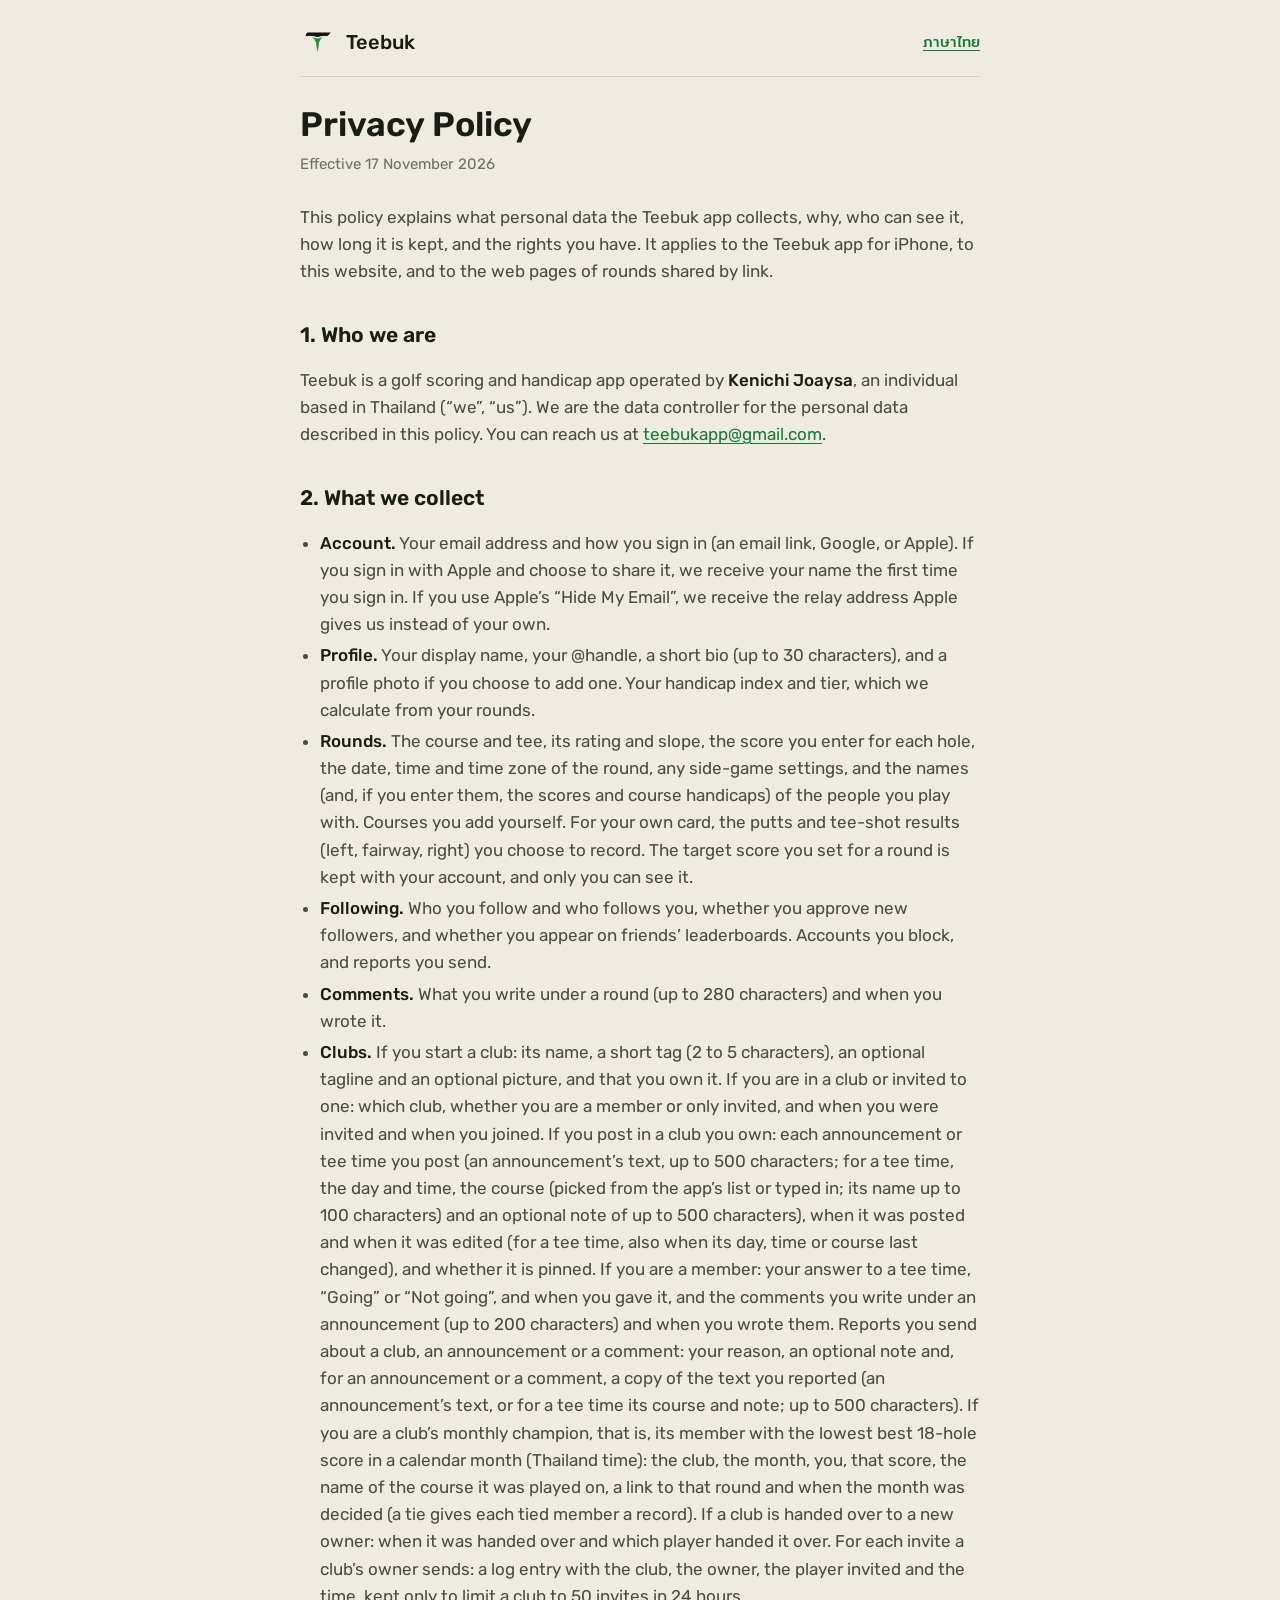
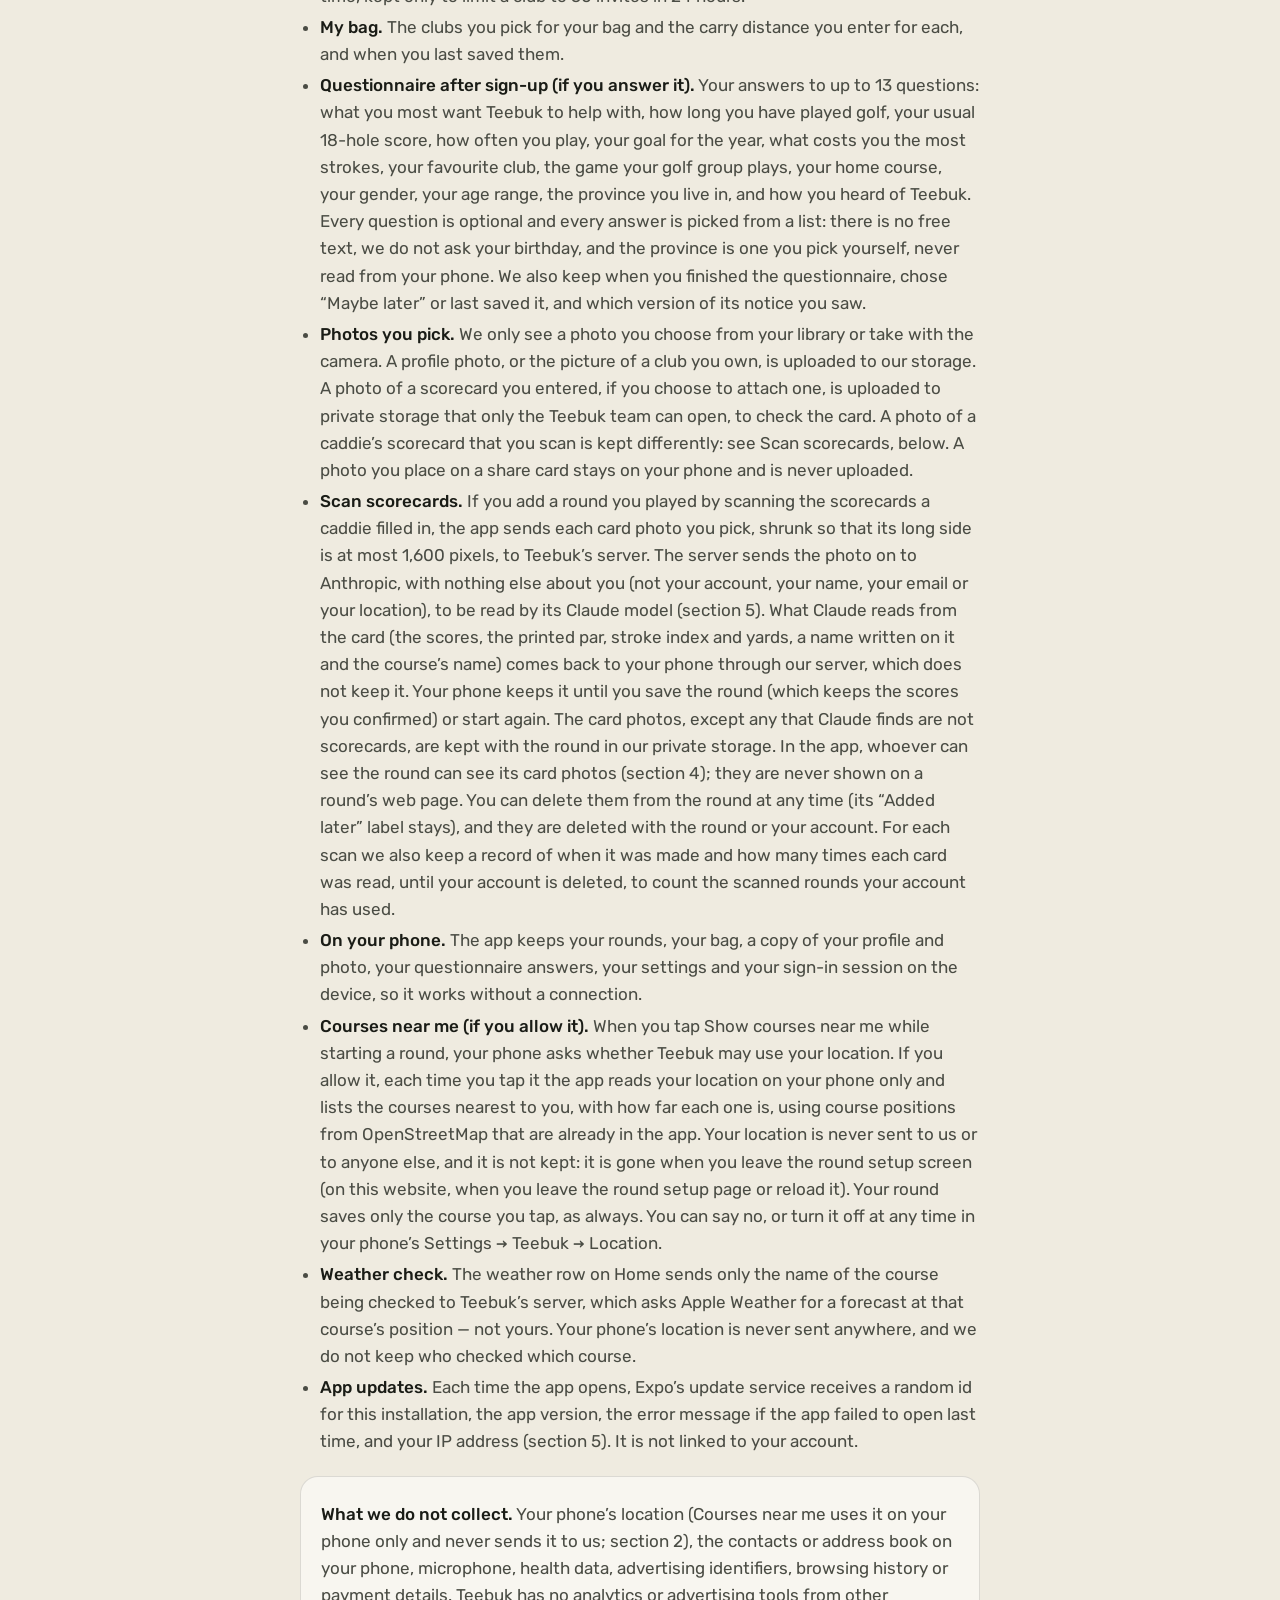
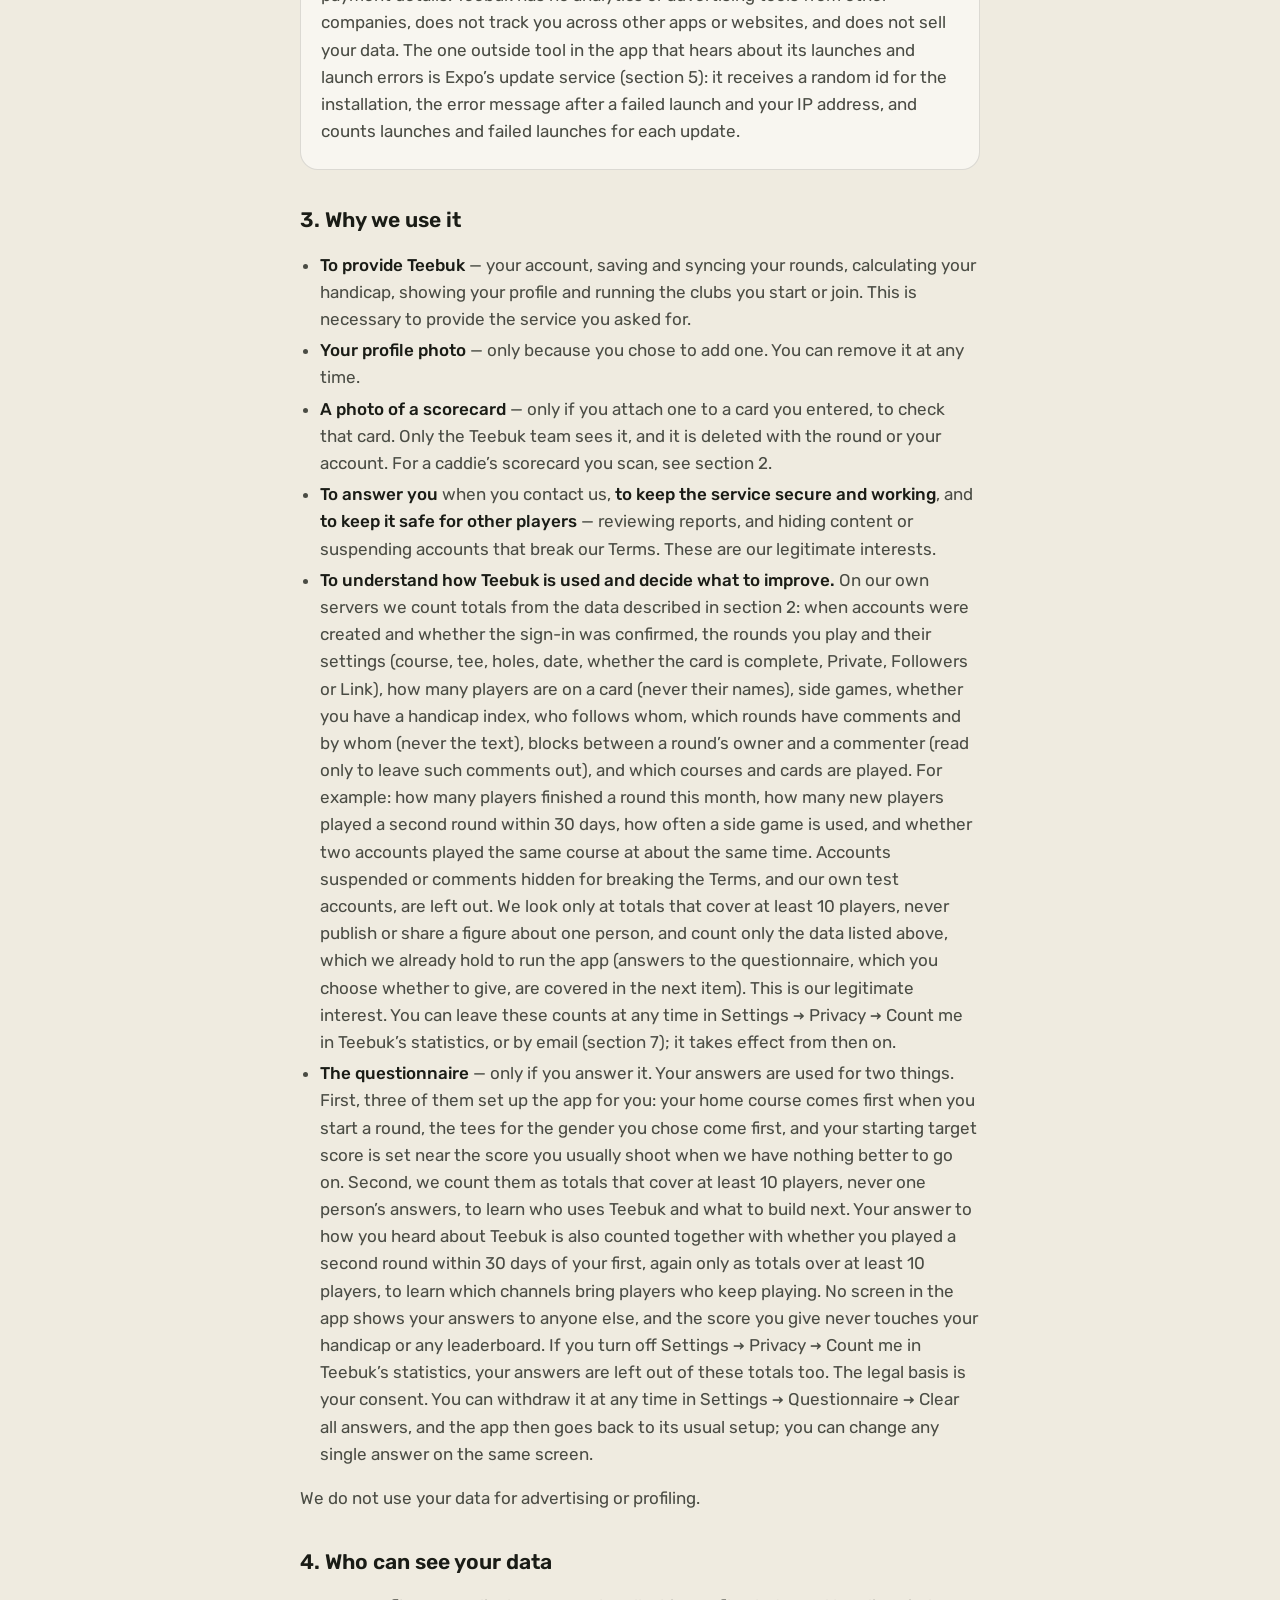
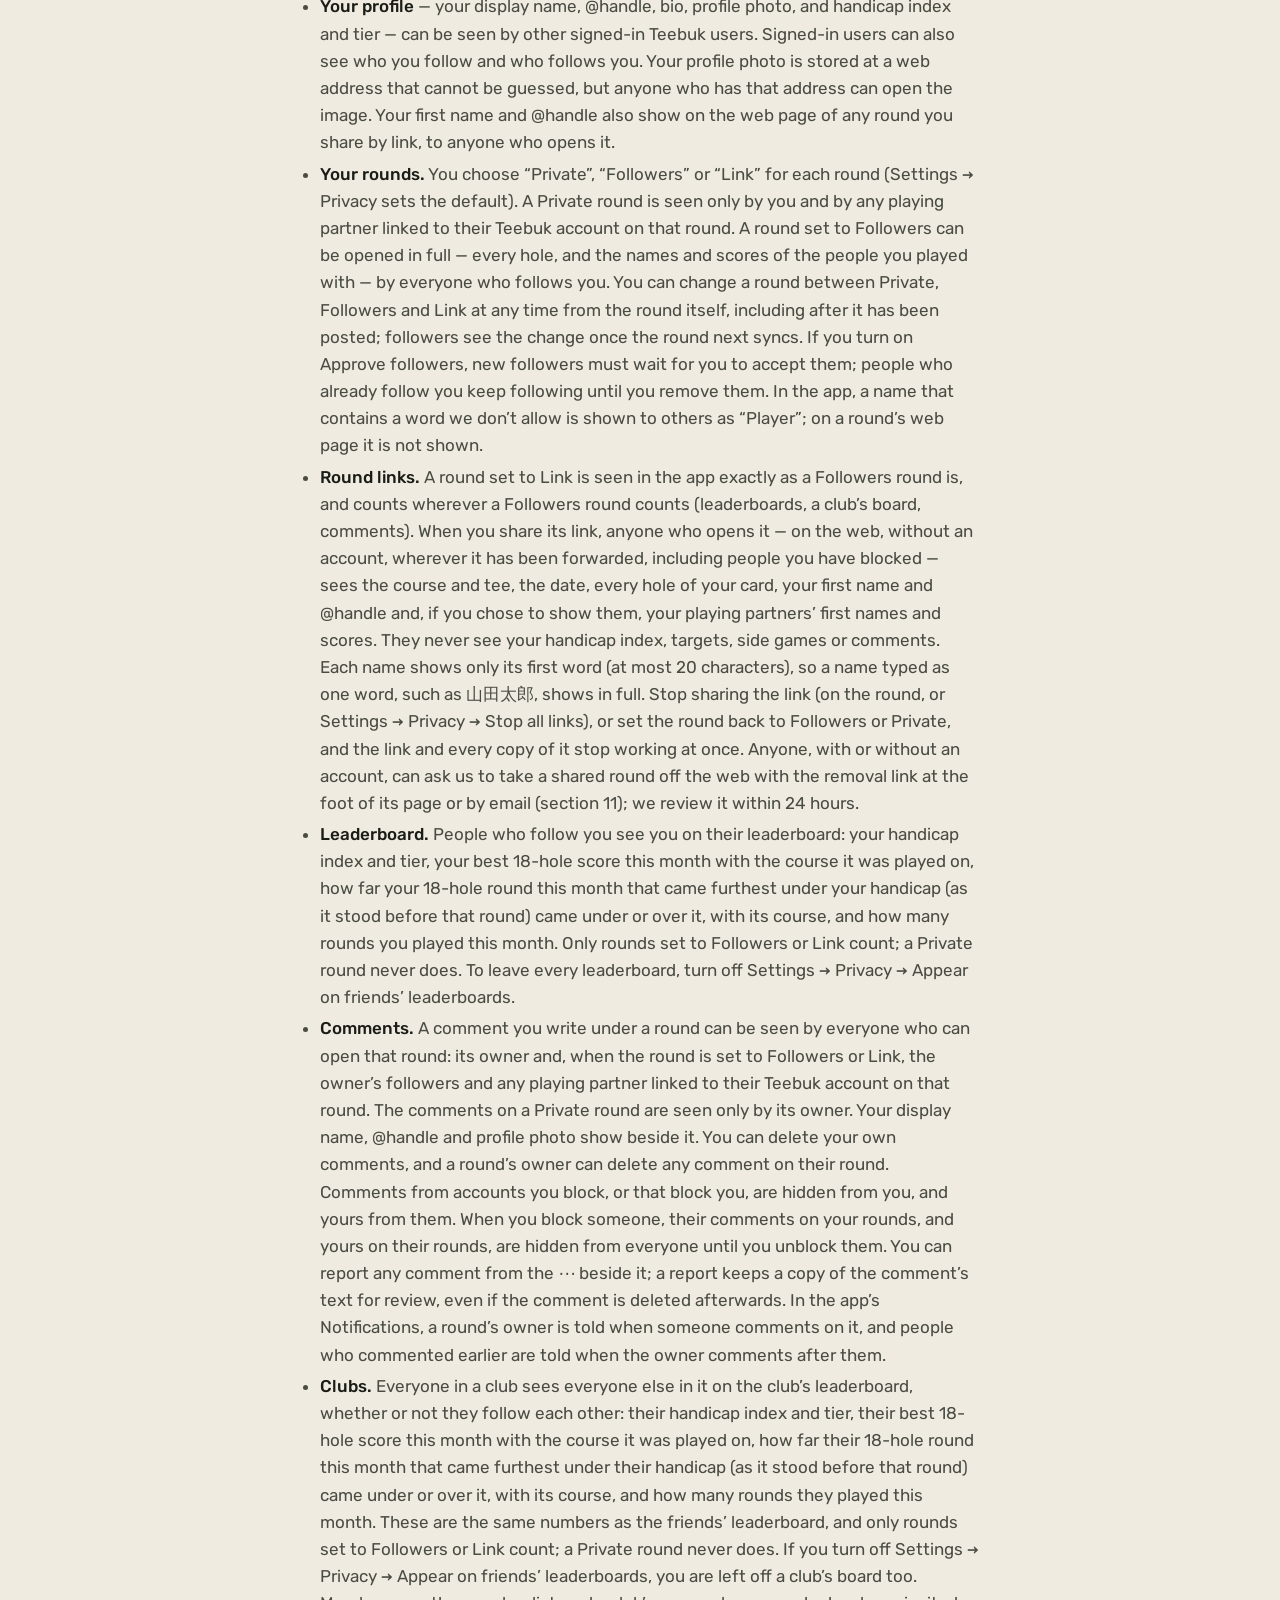
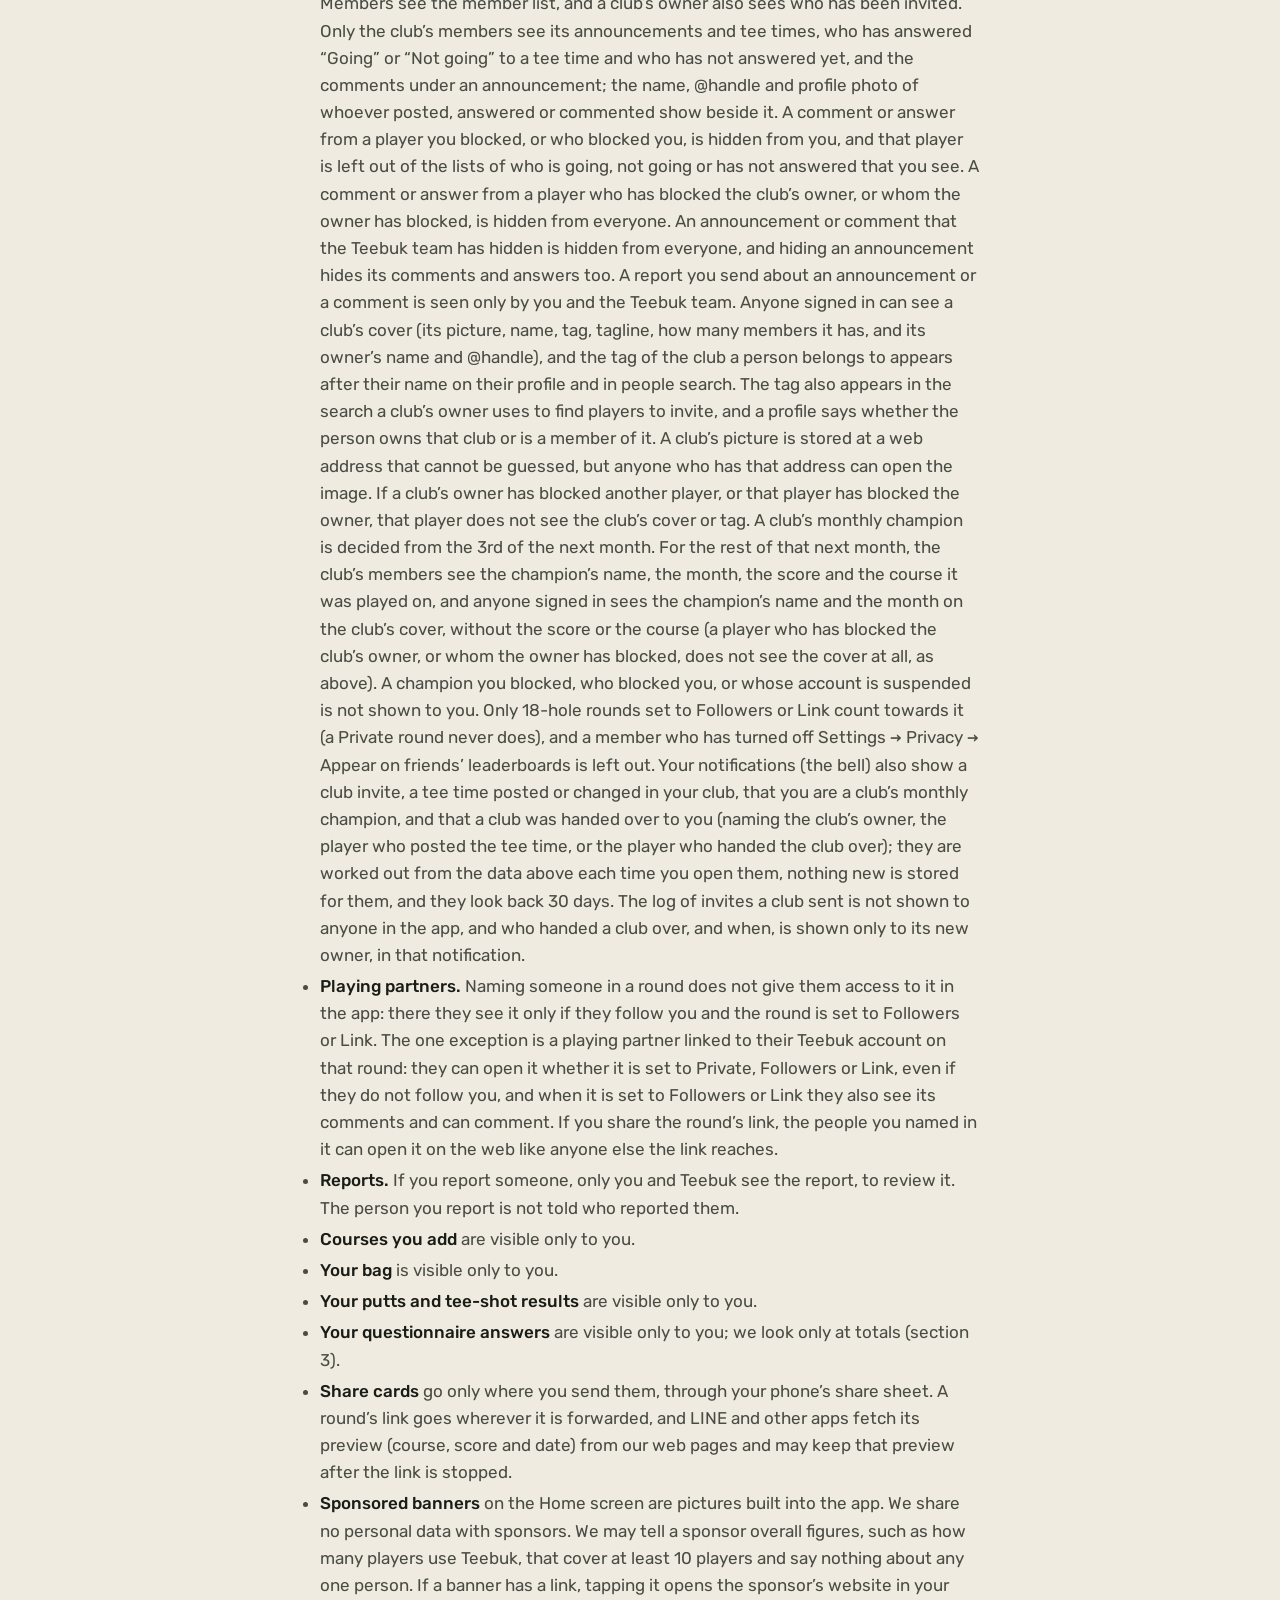
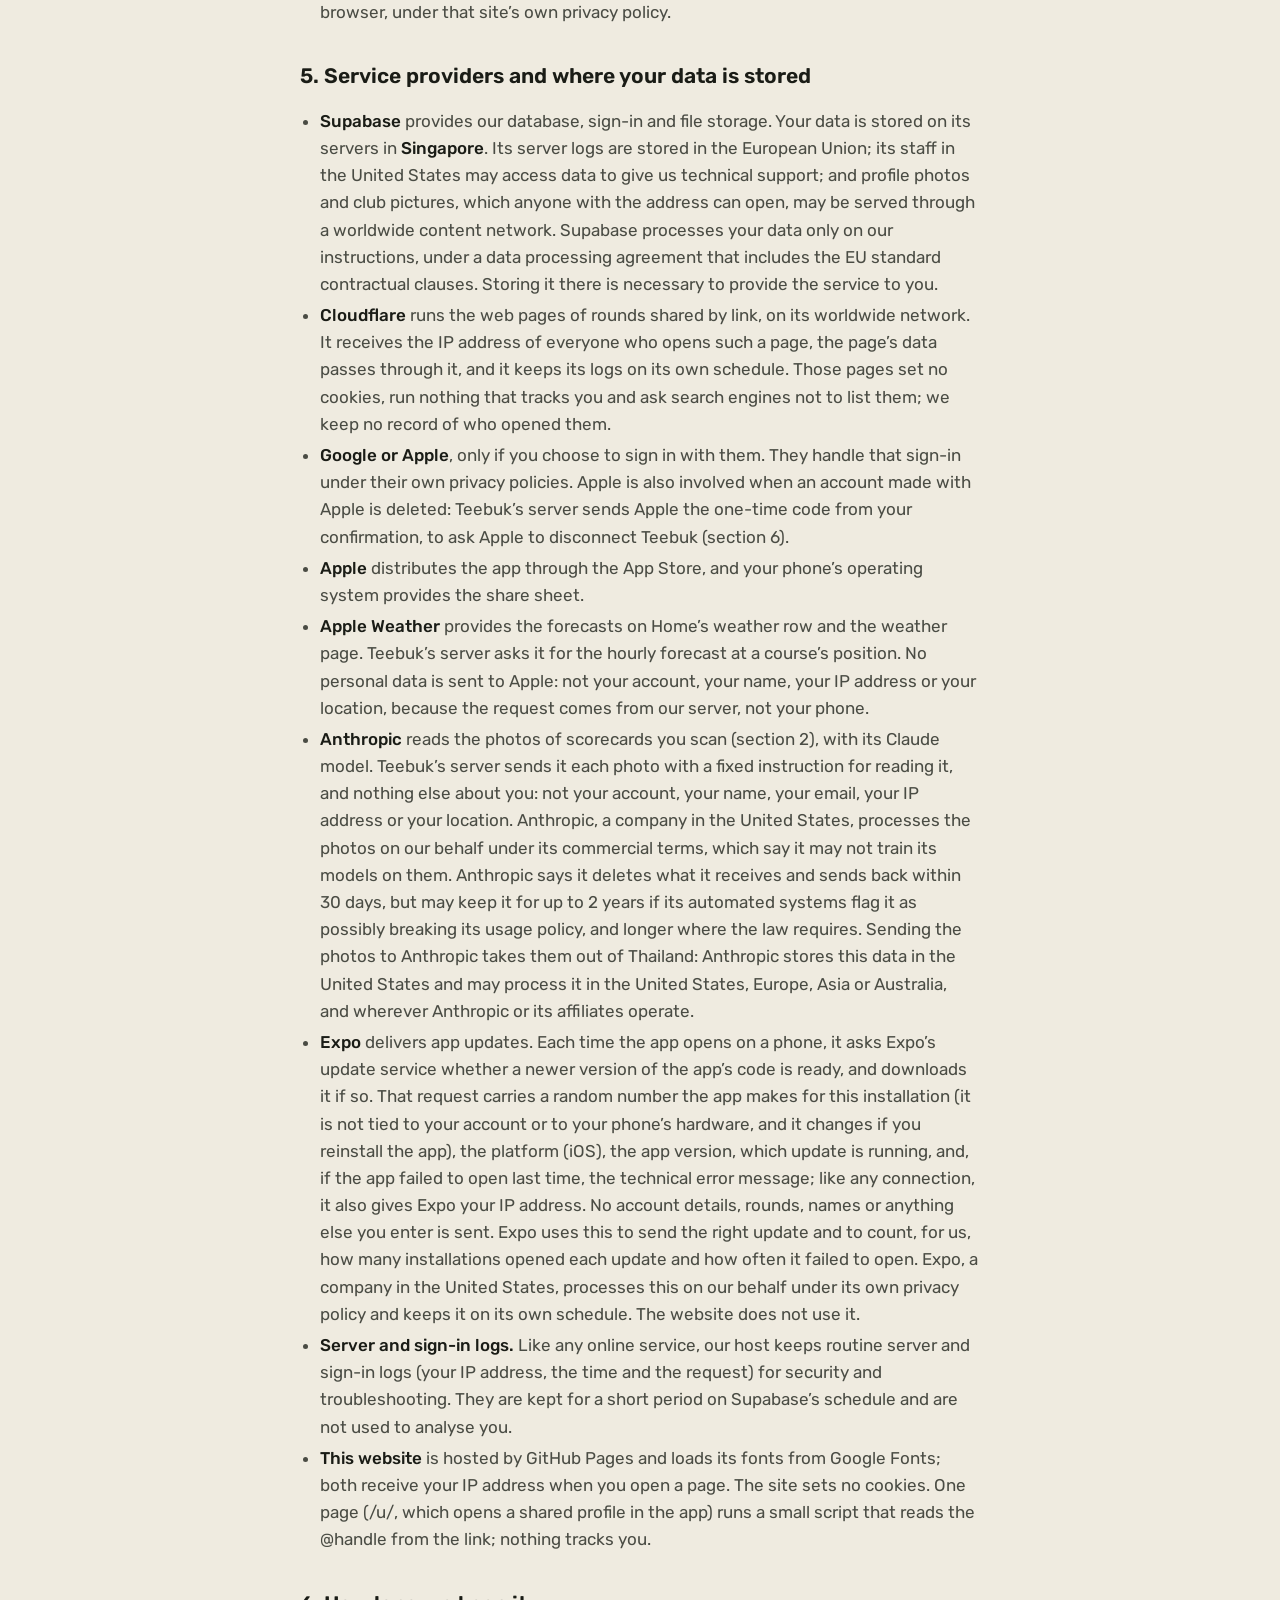
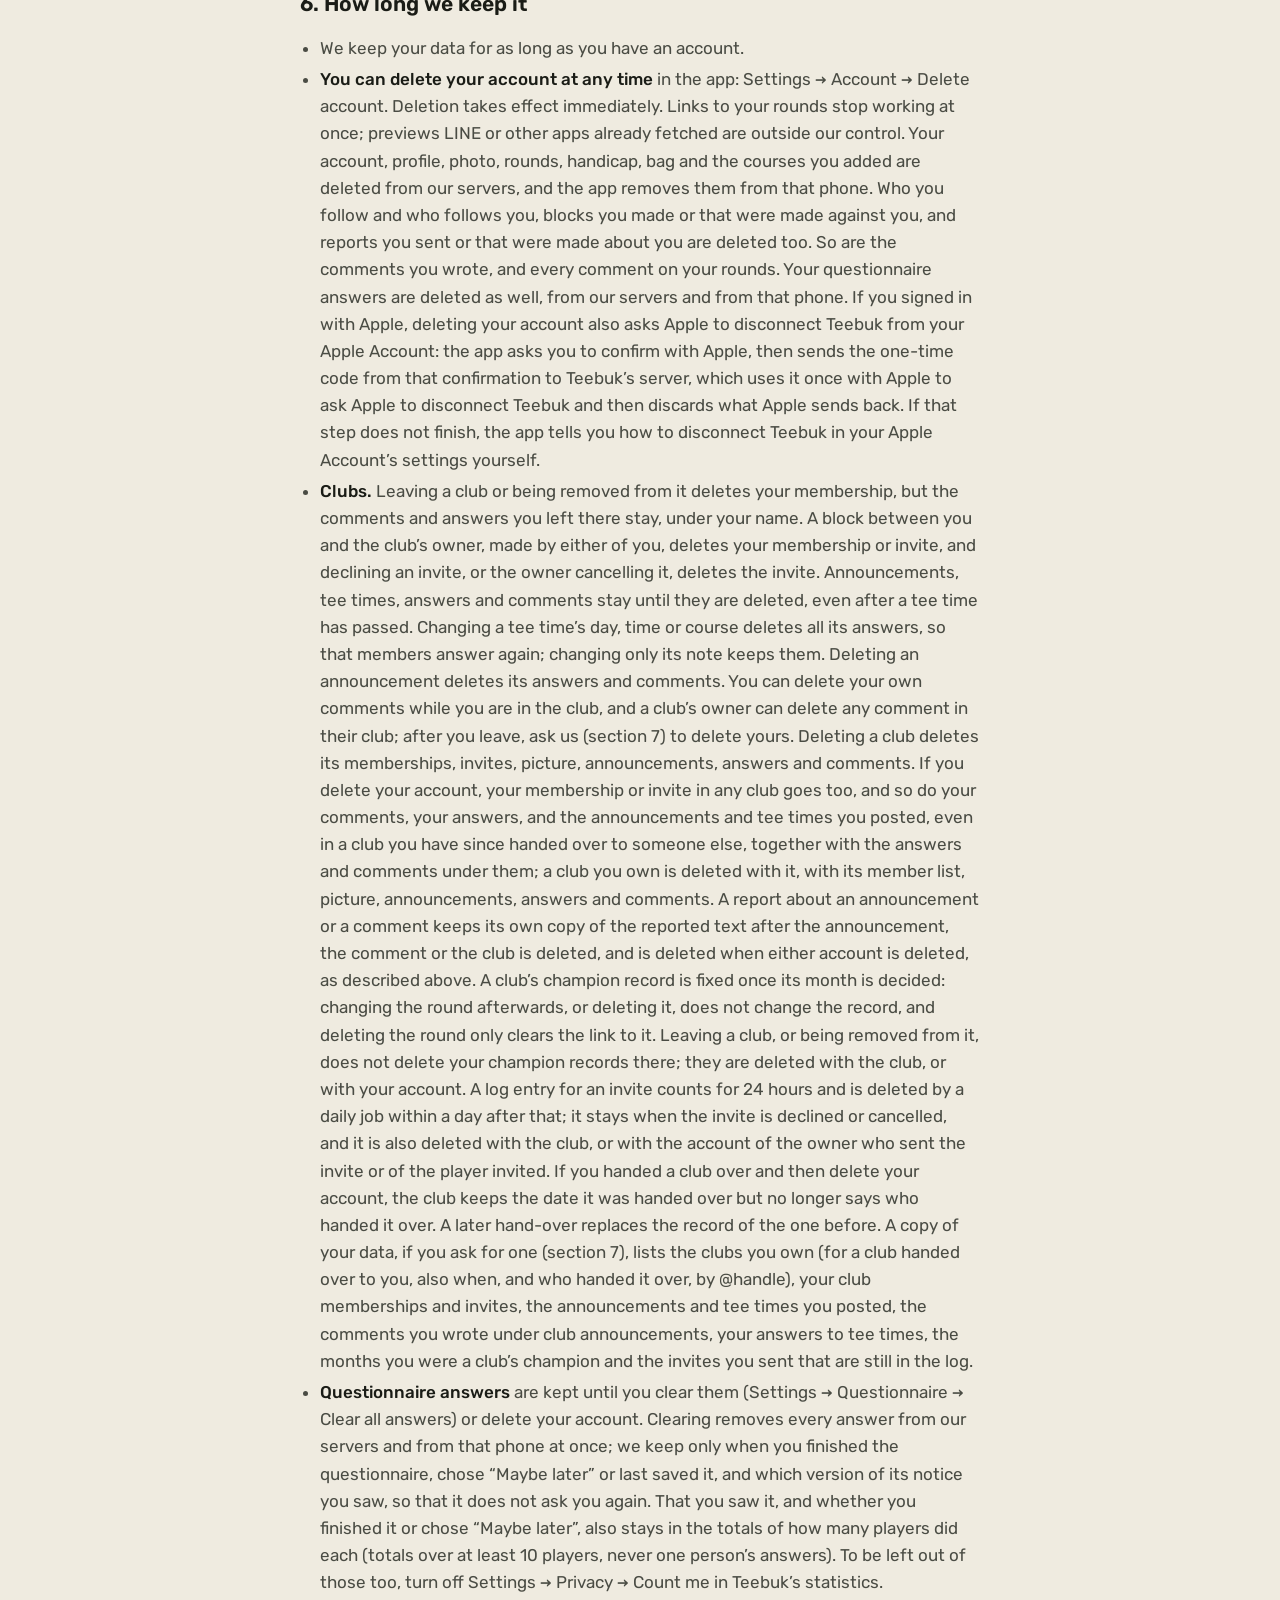
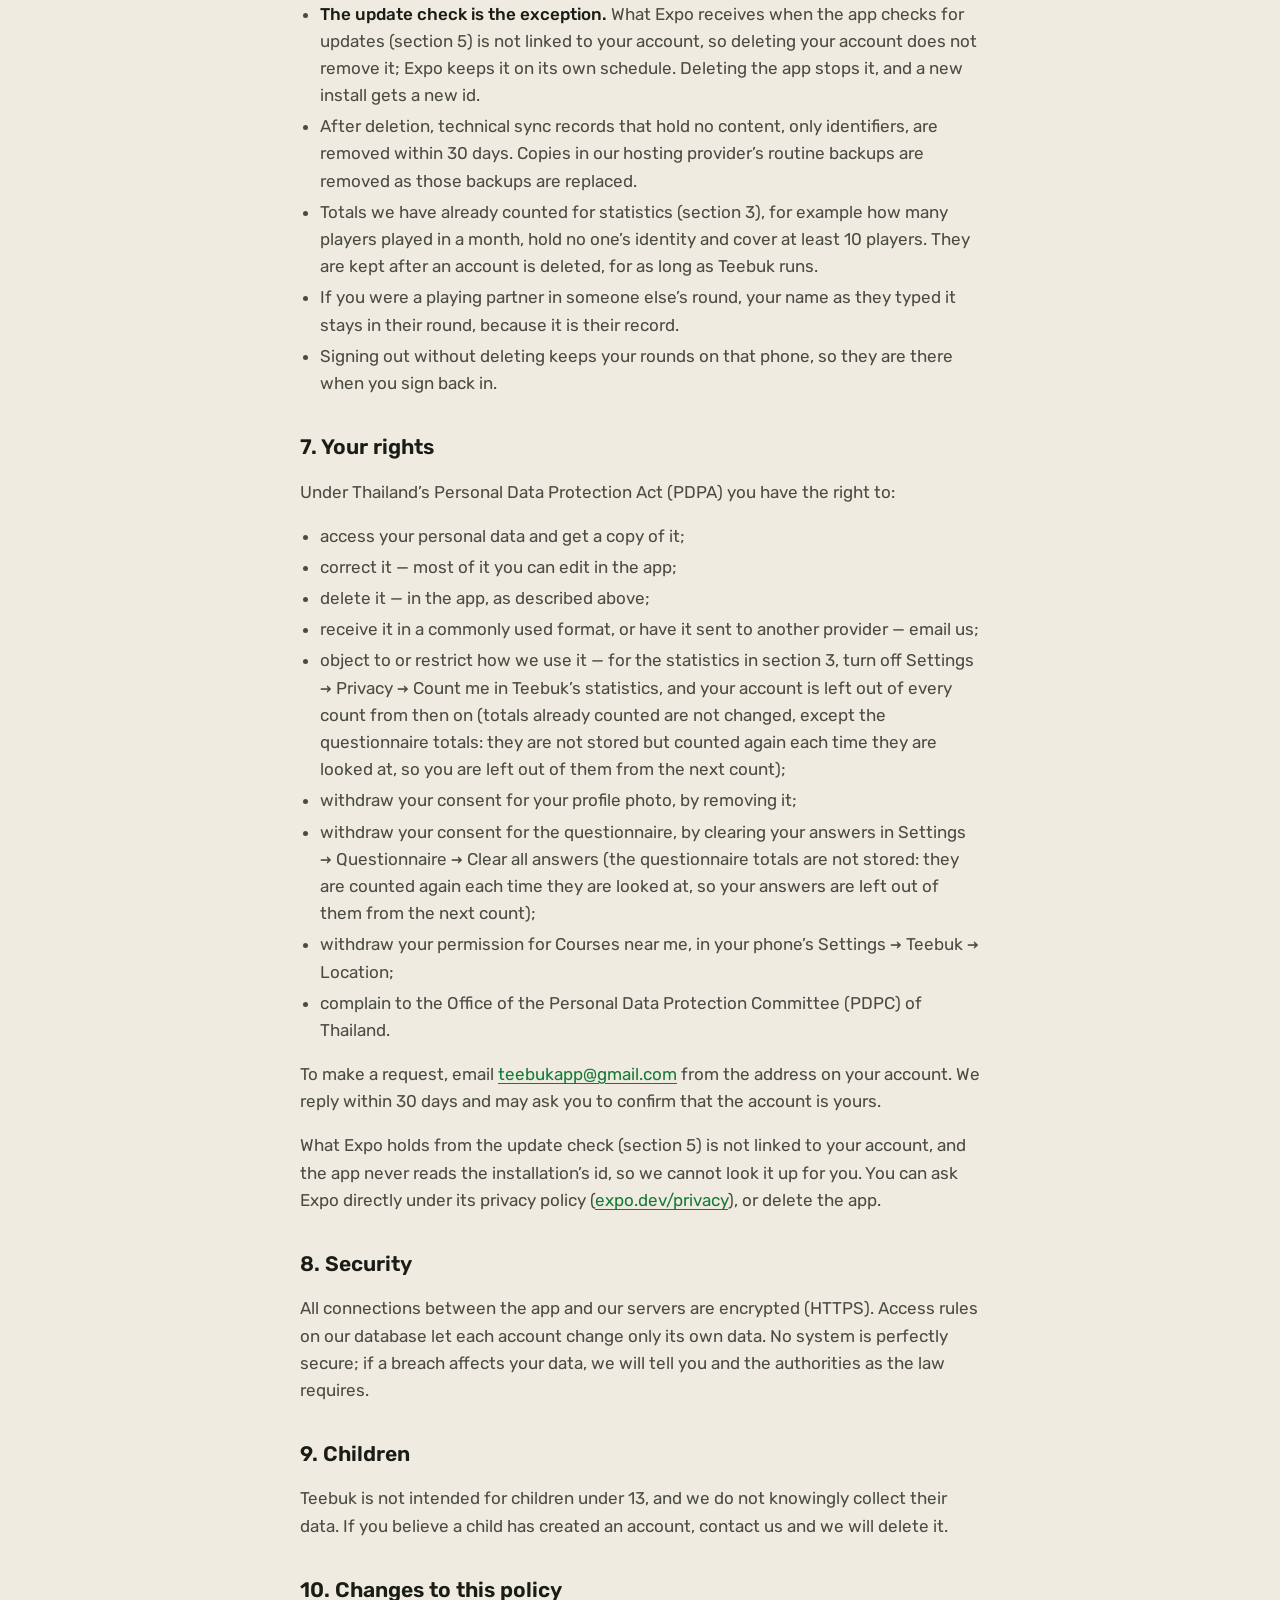
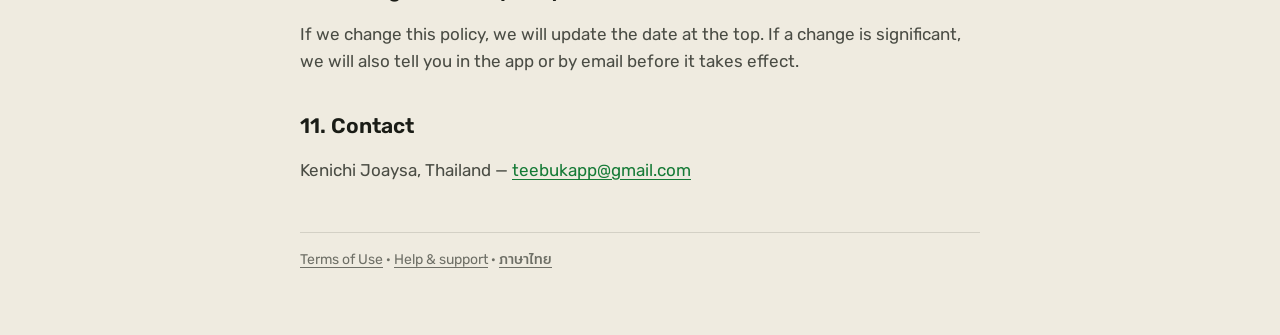
==== commit de4a4482: "docs(scan-card): two keys, the real Console pages, spend-limit rows; eval cleans up on Ctrl-C - Runb" ====
--- a/privacy/index.html
+++ b/privacy/index.html
@@ -84,7 +84,7 @@
   <li><strong>Google or Apple</strong>, only if you choose to sign in with them. They handle that sign-in under their own privacy policies. Apple is also involved when an account made with Apple is deleted: Teebuk’s server sends Apple the one-time code from your confirmation, to ask Apple to disconnect Teebuk (section 6).</li>
   <li><strong>Apple</strong> distributes the app through the App Store, and your phone’s operating system provides the share sheet.</li>
   <li><strong>Apple Weather</strong> provides the forecasts on Home’s weather row and the weather page. Teebuk’s server asks it for the hourly forecast at a course’s position. No personal data is sent to Apple: not your account, your name, your IP address or your location, because the request comes from our server, not your phone.</li>
-  <li><strong>Anthropic</strong> reads the photos of scorecards you scan (section 2), with its Claude model. Teebuk’s server sends it each photo with a fixed instruction for reading it, and nothing else about you: not your account, your name, your email, your IP address or your location. Anthropic, a company in the United States, processes the photos on our behalf under its commercial terms, which say it may not train its models on them. Anthropic says it deletes what it receives and sends back within 30 days, but may keep it for up to 2 years if its automated systems flag it as breaking its usage policy, and longer where the law requires. Sending the photos to Anthropic takes them out of Thailand: Anthropic stores this data in the United States and may process it in the United States, Europe, Asia or Australia, and wherever Anthropic or its affiliates operate.</li>
+  <li><strong>Anthropic</strong> reads the photos of scorecards you scan (section 2), with its Claude model. Teebuk’s server sends it each photo with a fixed instruction for reading it, and nothing else about you: not your account, your name, your email, your IP address or your location. Anthropic, a company in the United States, processes the photos on our behalf under its commercial terms, which say it may not train its models on them. Anthropic says it deletes what it receives and sends back within 30 days, but may keep it for up to 2 years if its automated systems flag it as possibly breaking its usage policy, and longer where the law requires. Sending the photos to Anthropic takes them out of Thailand: Anthropic stores this data in the United States and may process it in the United States, Europe, Asia or Australia, and wherever Anthropic or its affiliates operate.</li>
   <li><strong>Expo</strong> delivers app updates. Each time the app opens on a phone, it asks Expo’s update service whether a newer version of the app’s code is ready, and downloads it if so. That request carries a random number the app makes for this installation (it is not tied to your account or to your phone’s hardware, and it changes if you reinstall the app), the platform (iOS), the app version, which update is running, and, if the app failed to open last time, the technical error message; like any connection, it also gives Expo your IP address. No account details, rounds, names or anything else you enter is sent. Expo uses this to send the right update and to count, for us, how many installations opened each update and how often it failed to open. Expo, a company in the United States, processes this on our behalf under its own privacy policy and keeps it on its own schedule. The website does not use it.</li>
   <li><strong>Server and sign-in logs.</strong> Like any online service, our host keeps routine server and sign-in logs (your IP address, the time and the request) for security and troubleshooting. They are kept for a short period on Supabase’s schedule and are not used to analyse you.</li>
   <li><strong>This website</strong> is hosted by GitHub Pages and loads its fonts from Google Fonts; both receive your IP address when you open a page. The site sets no cookies. One page (/u/, which opens a shared profile in the app) runs a small script that reads the @handle from the link; nothing tracks you.</li>
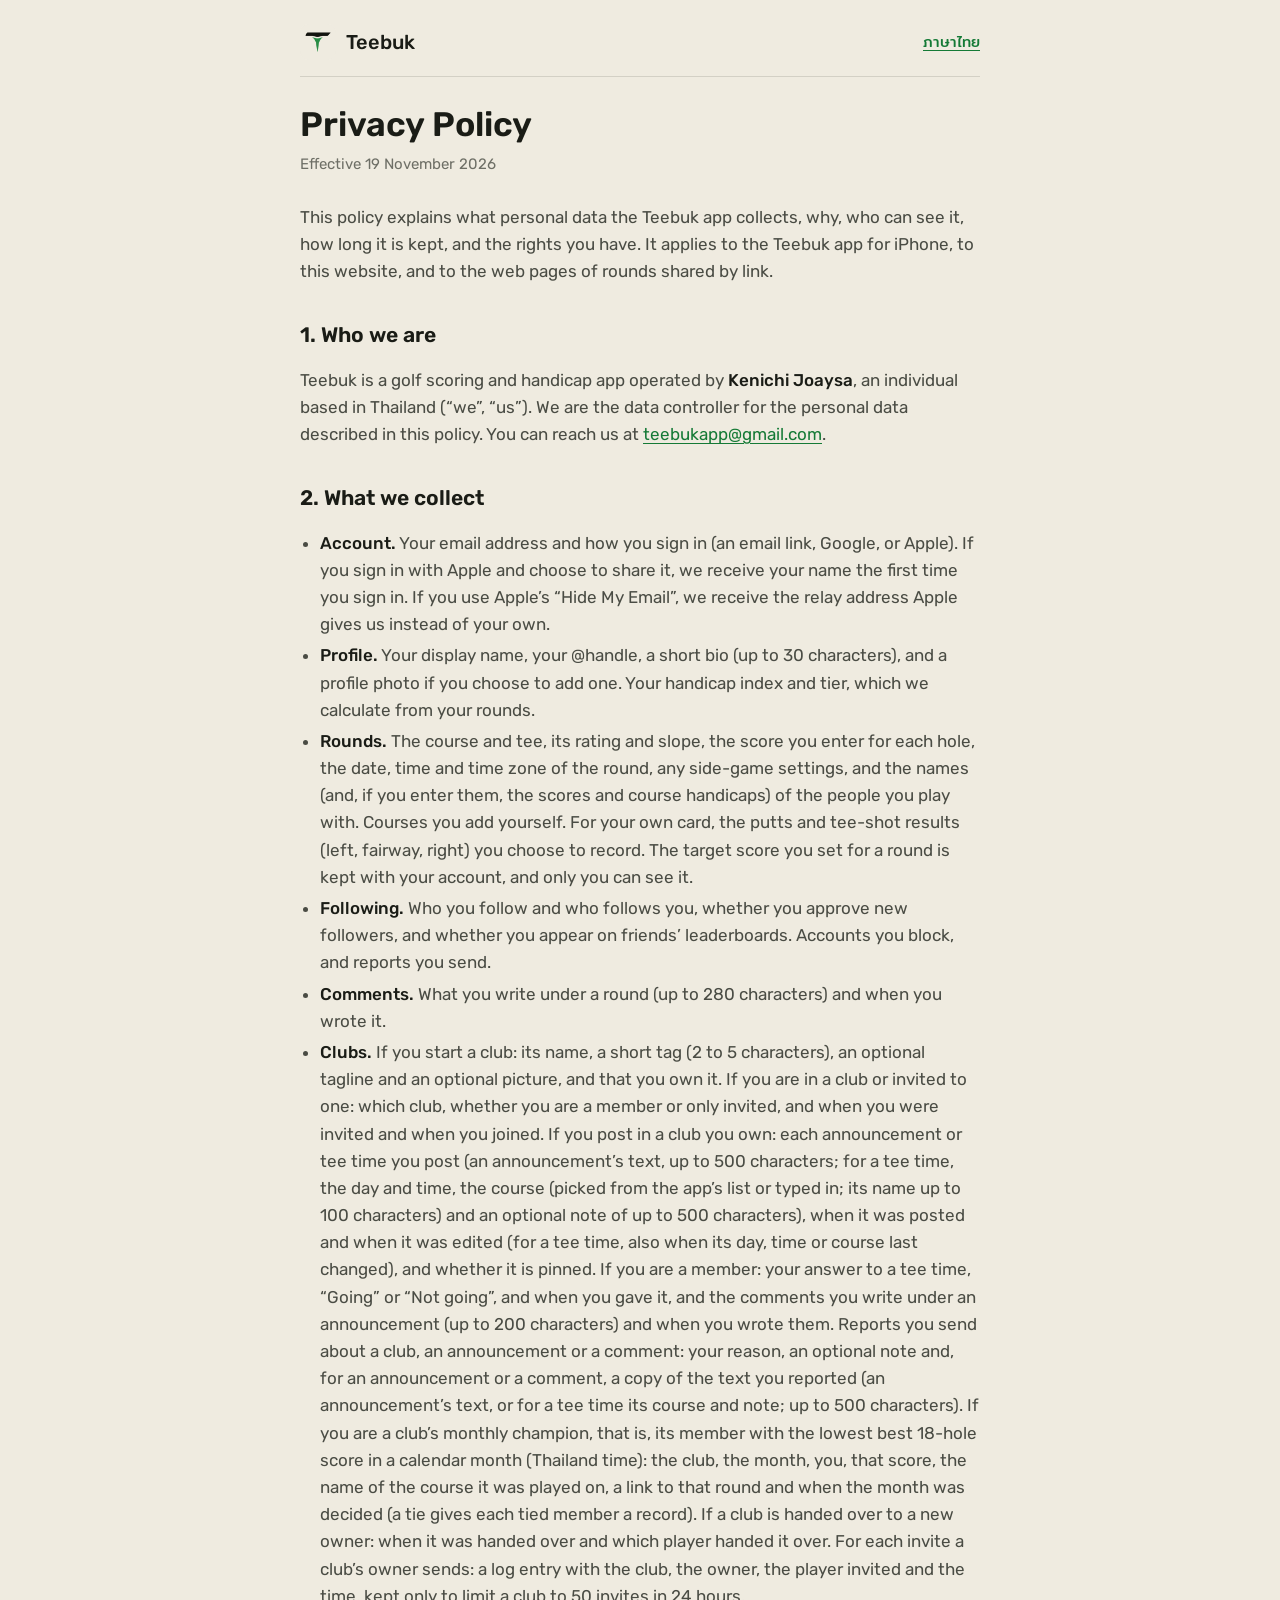
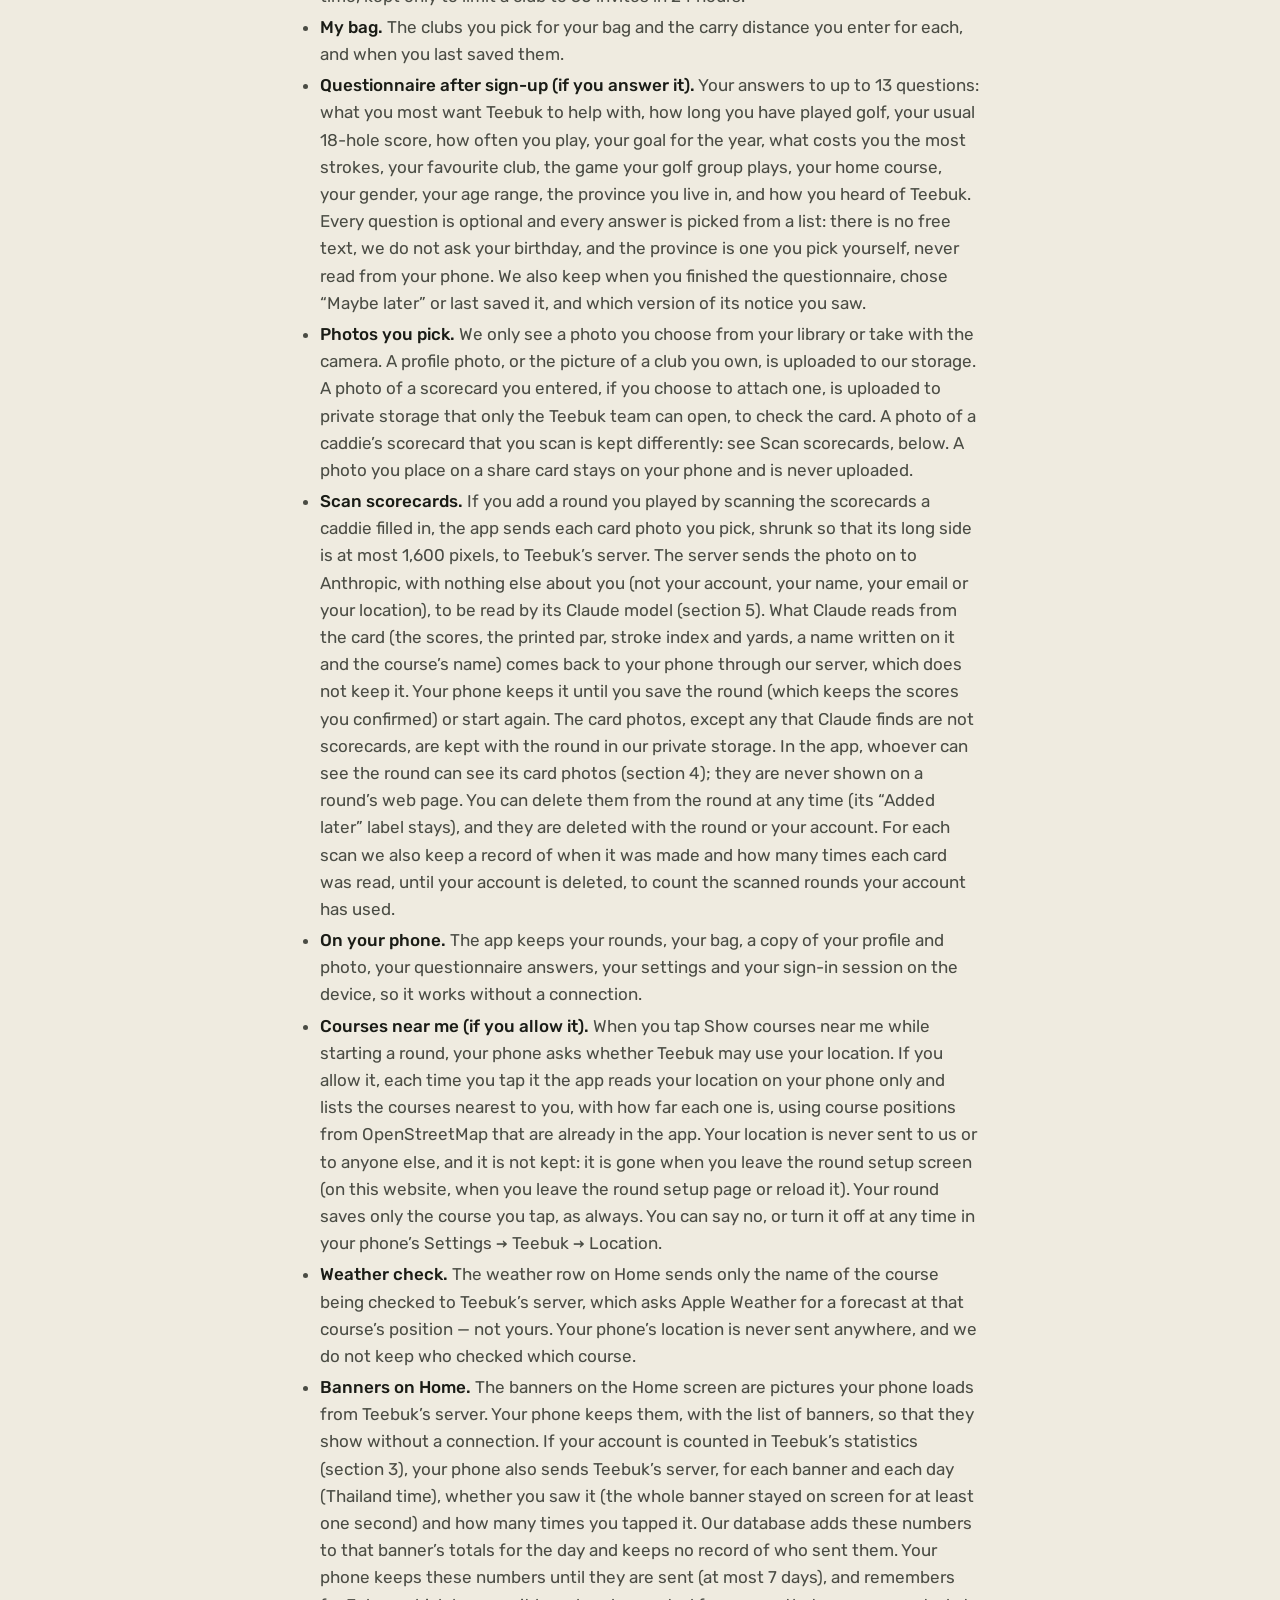
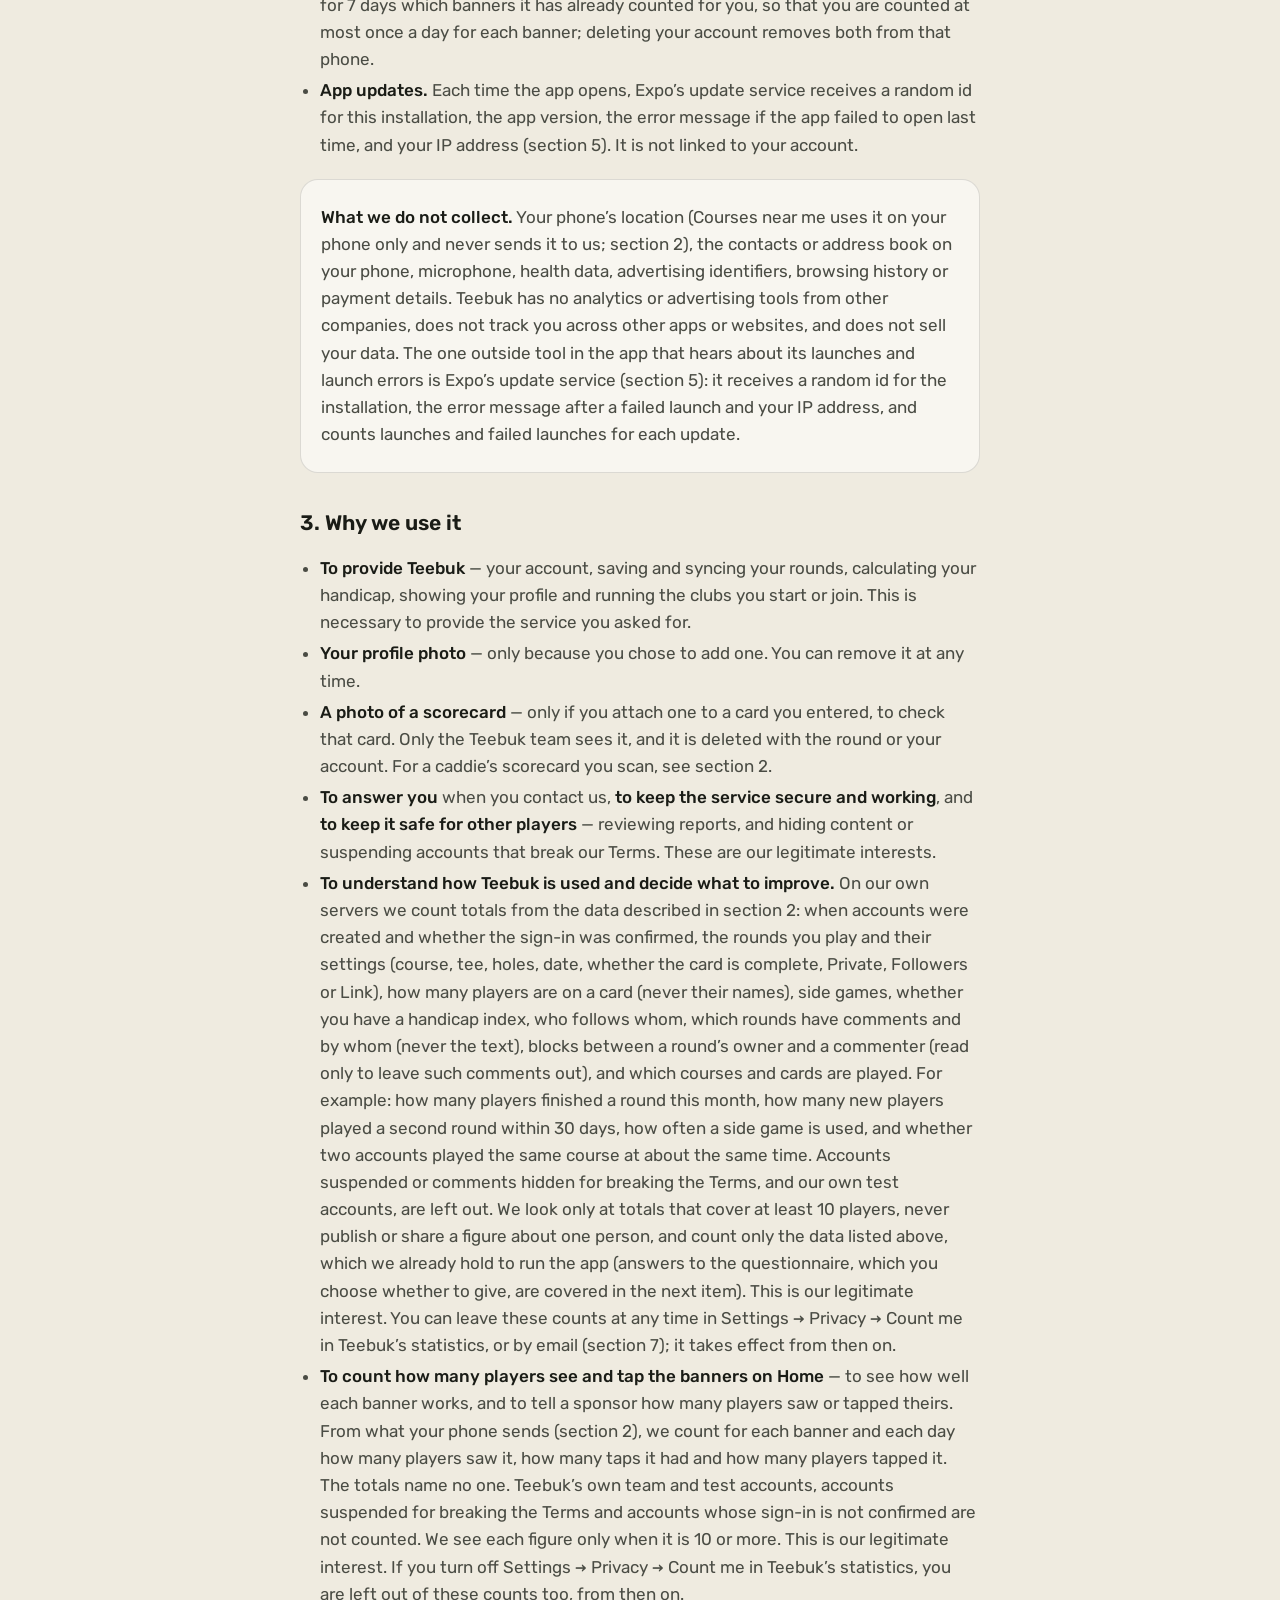
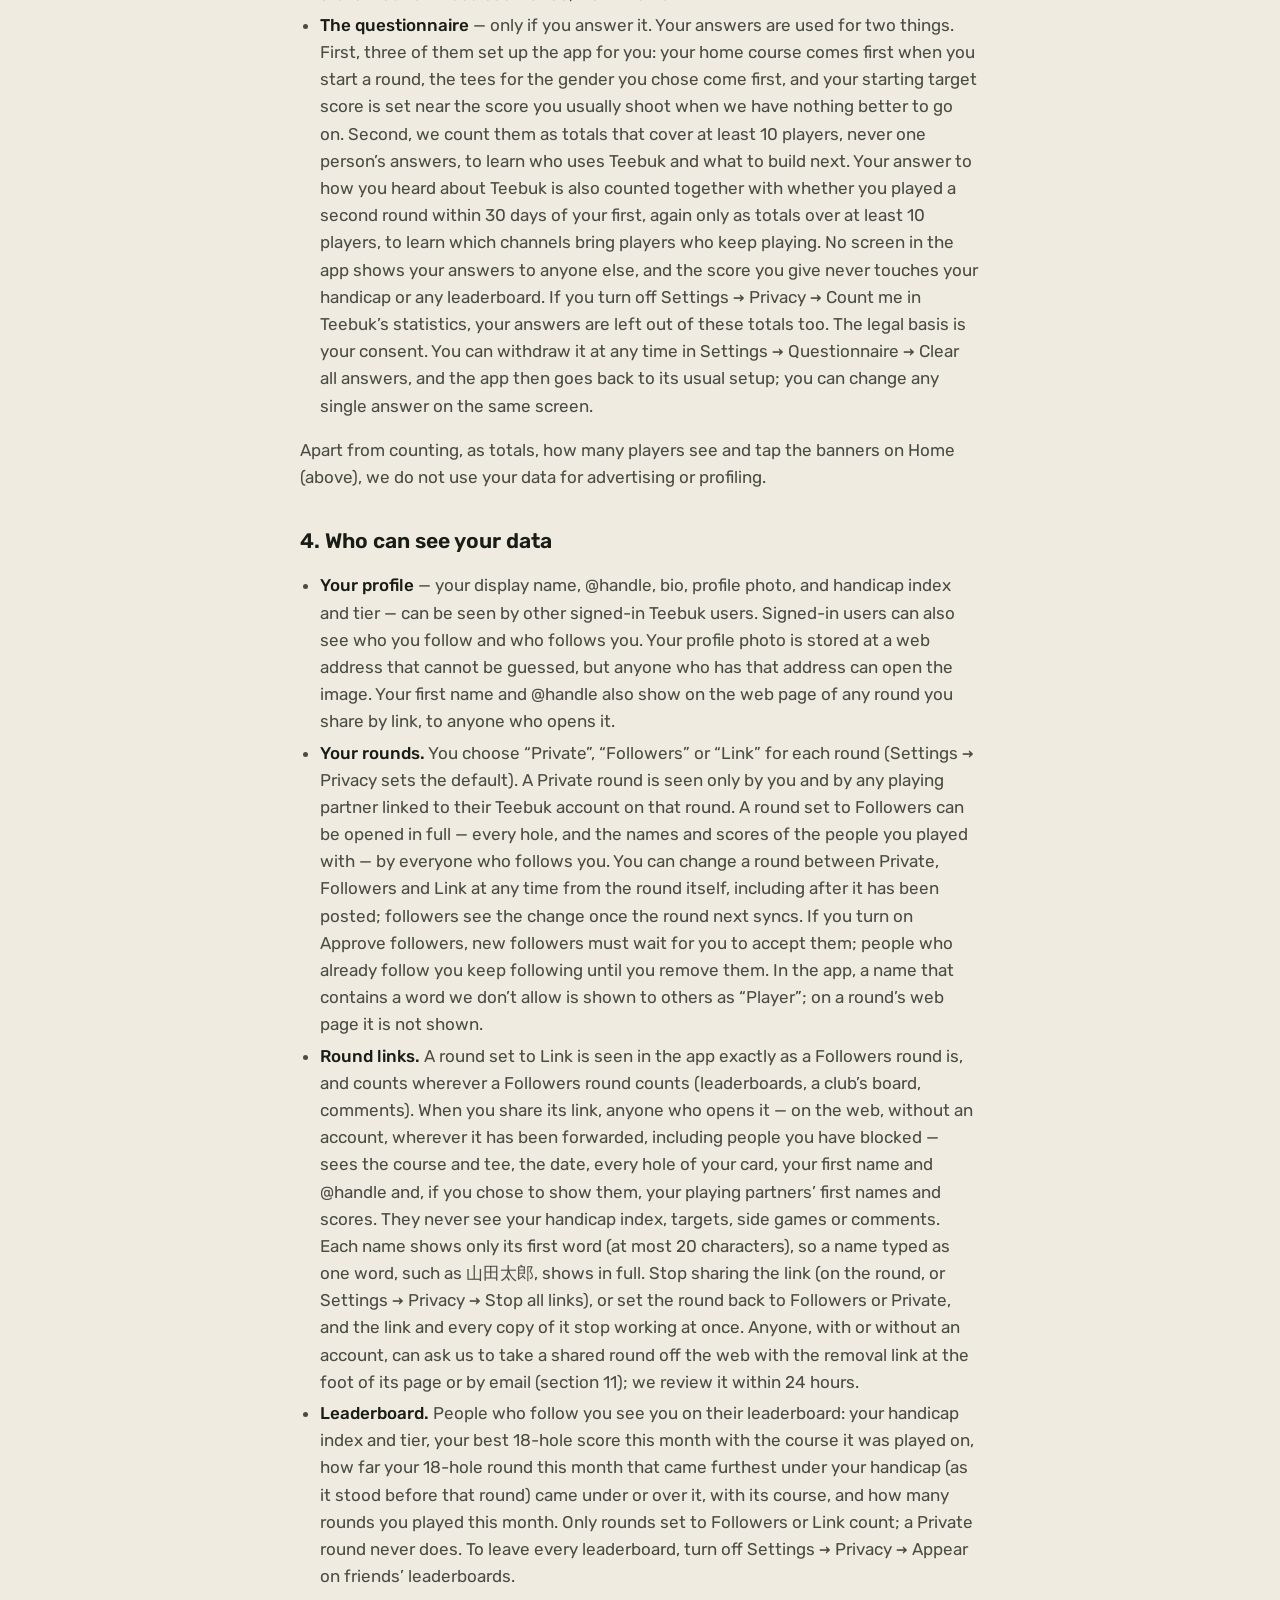
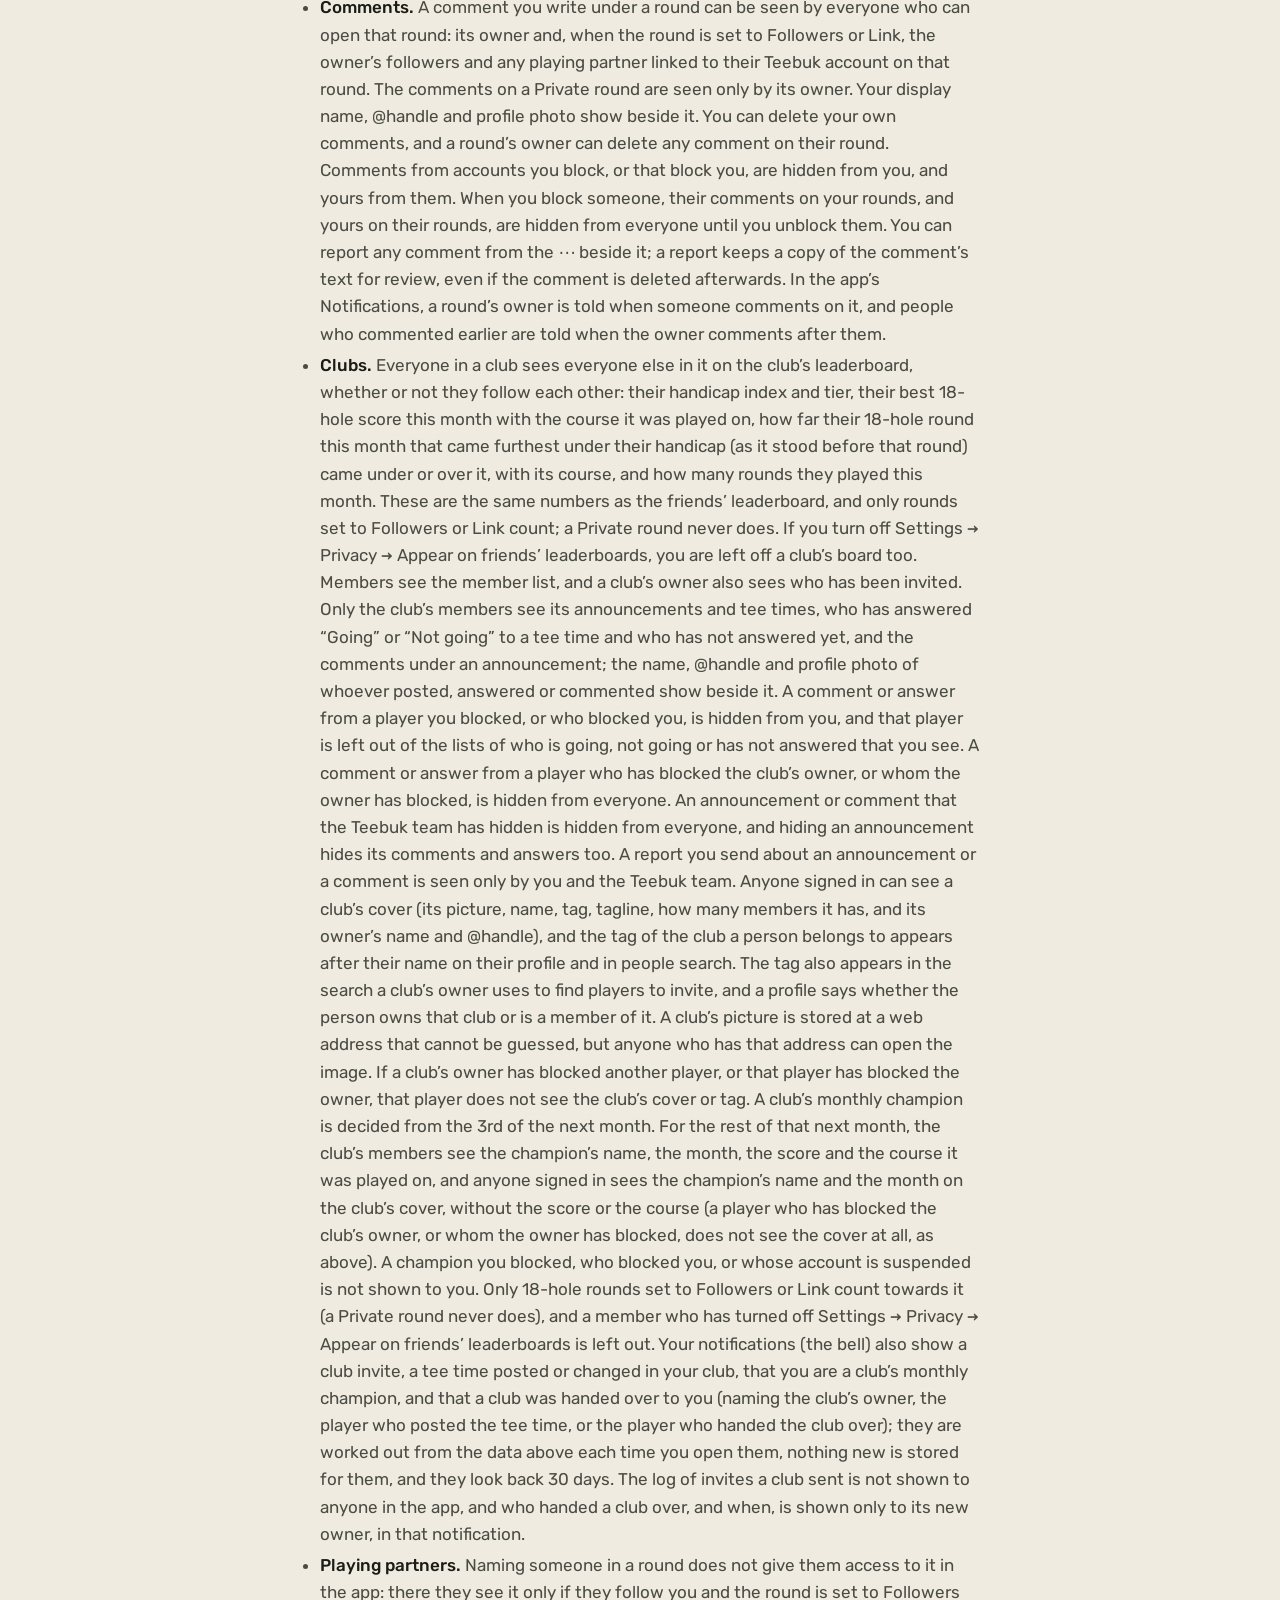
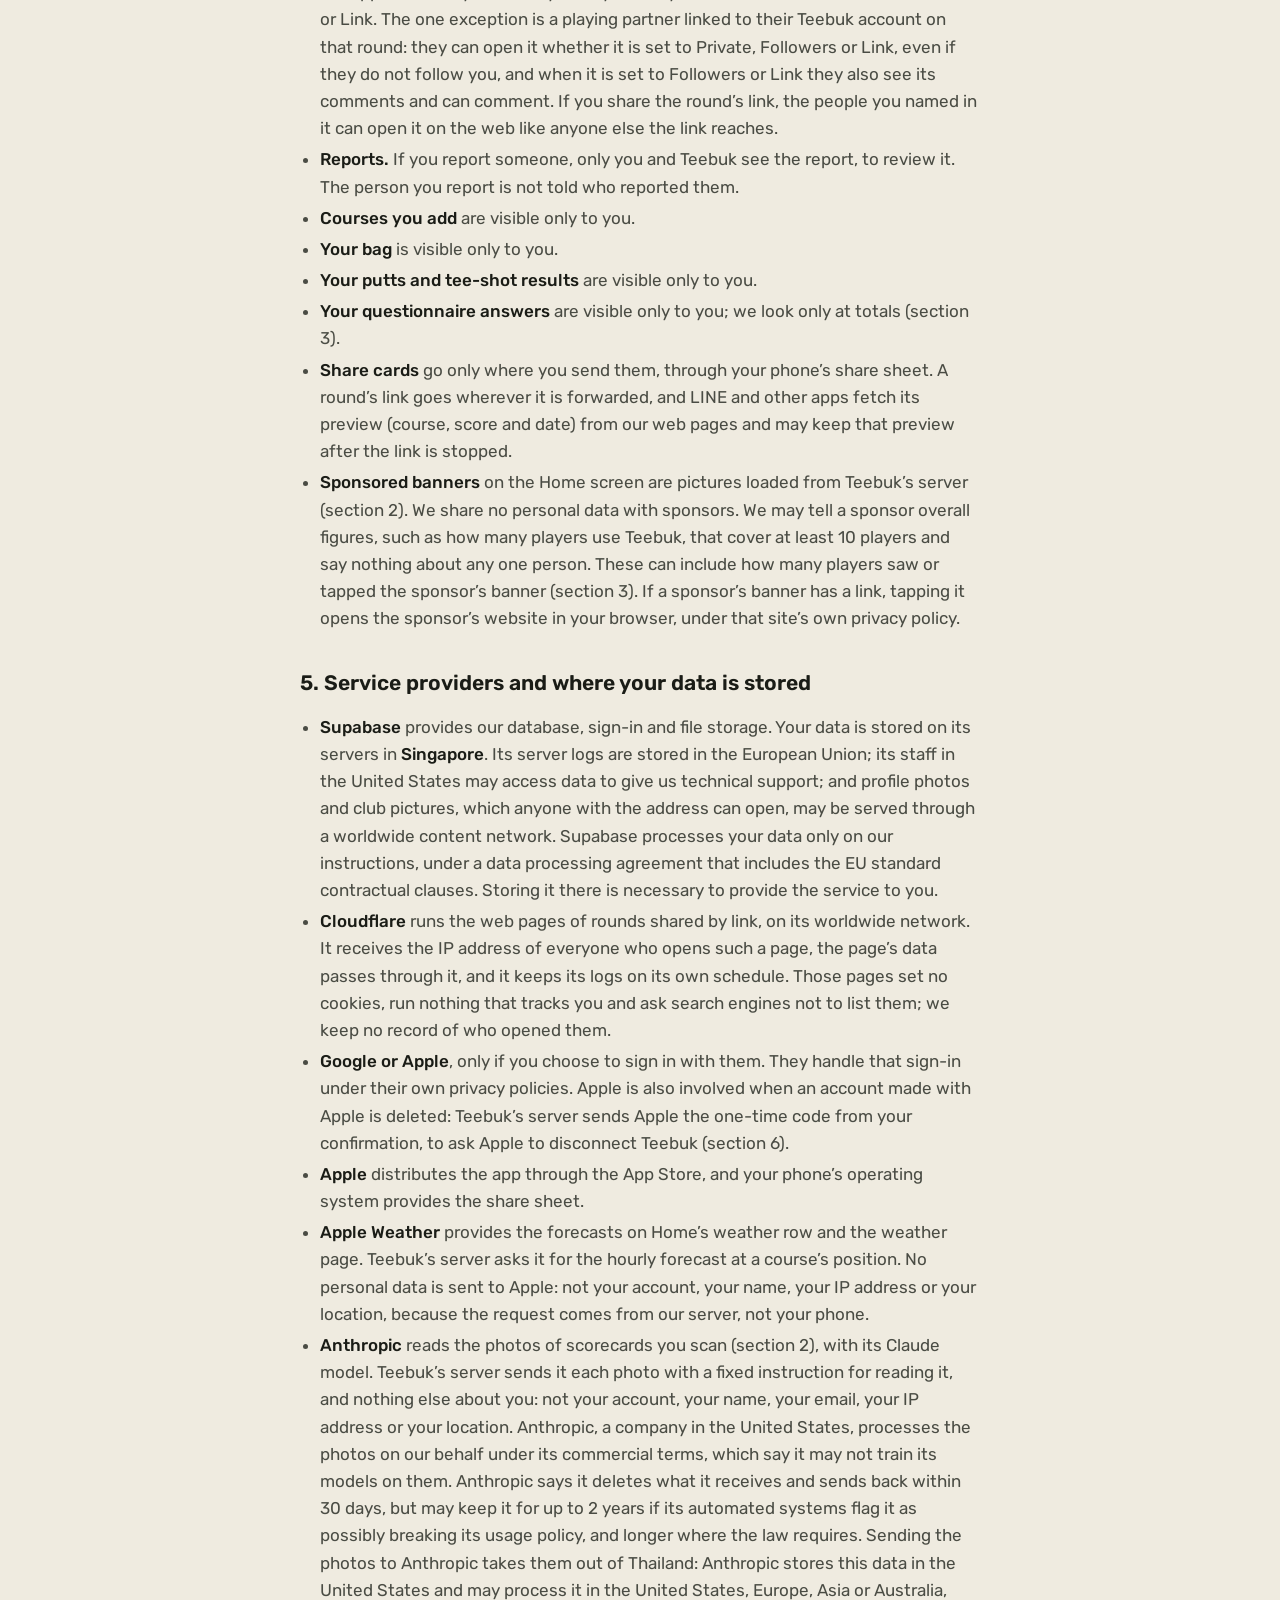
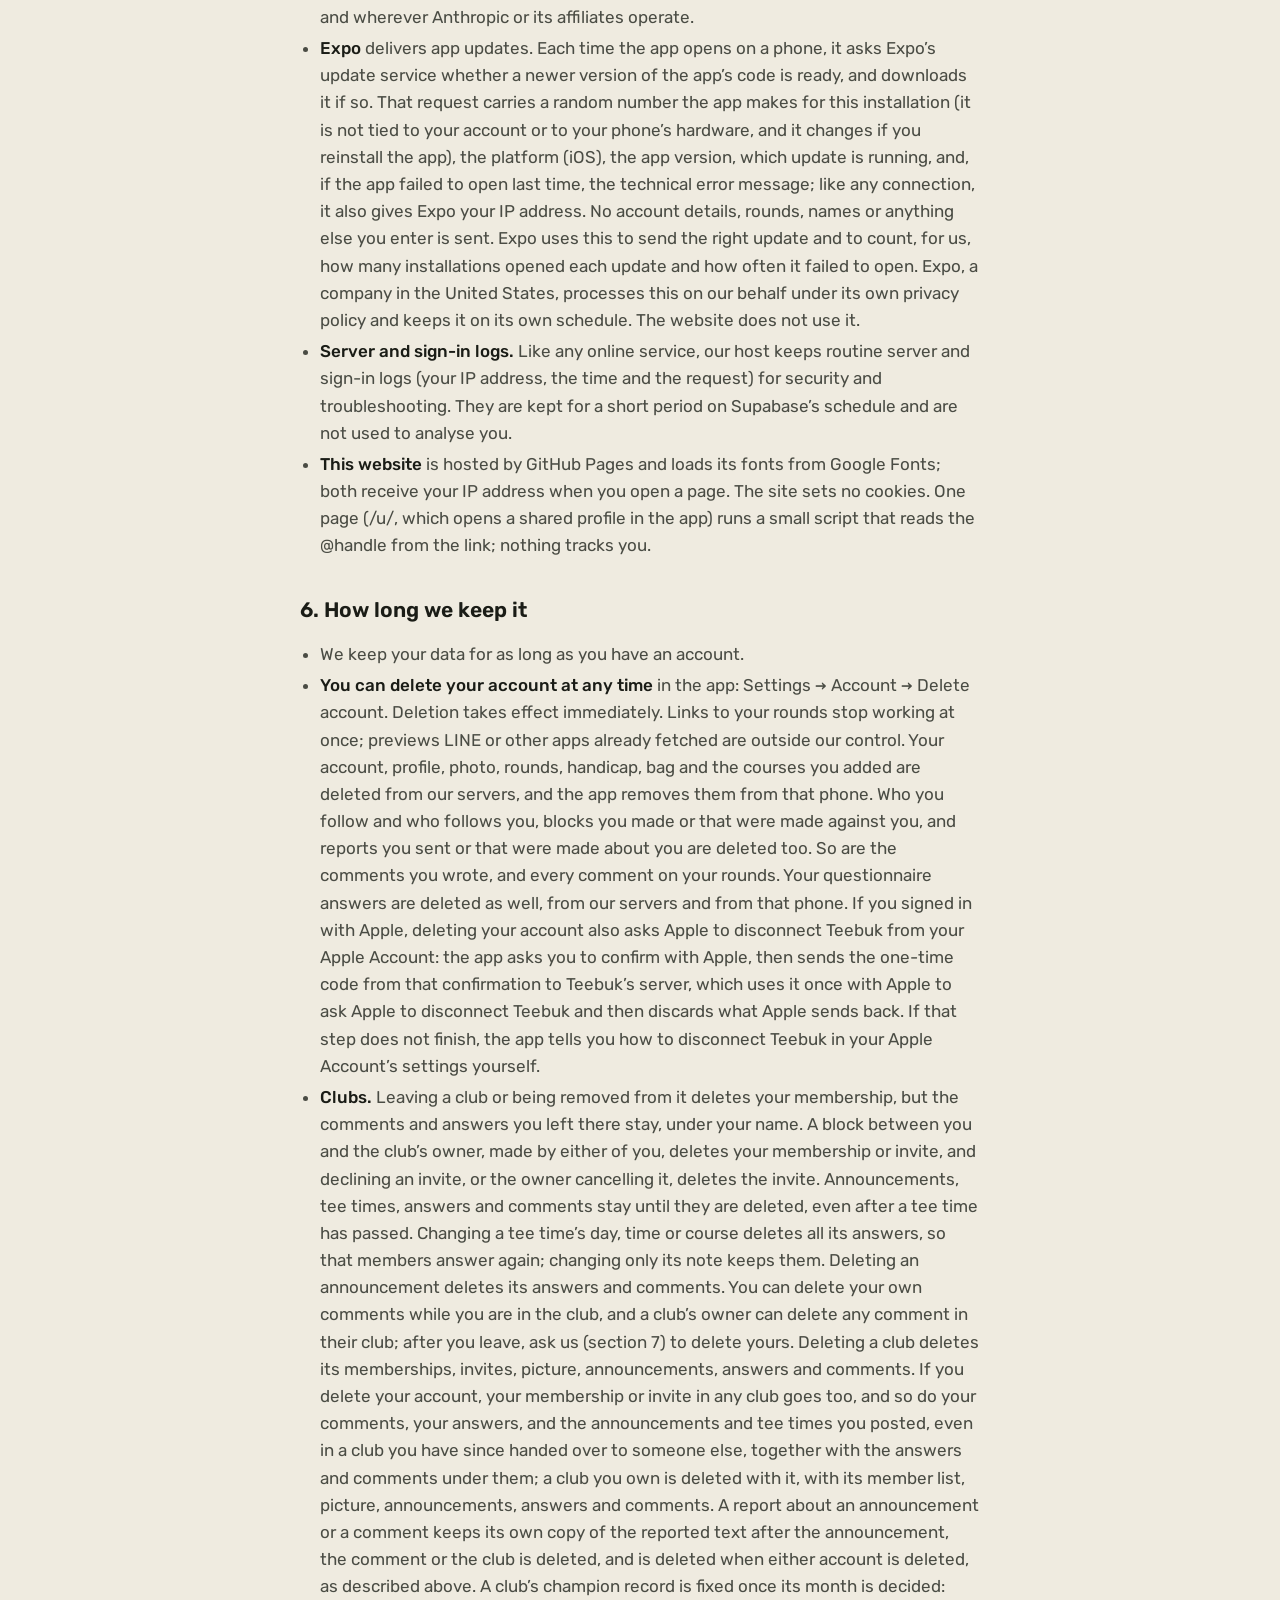
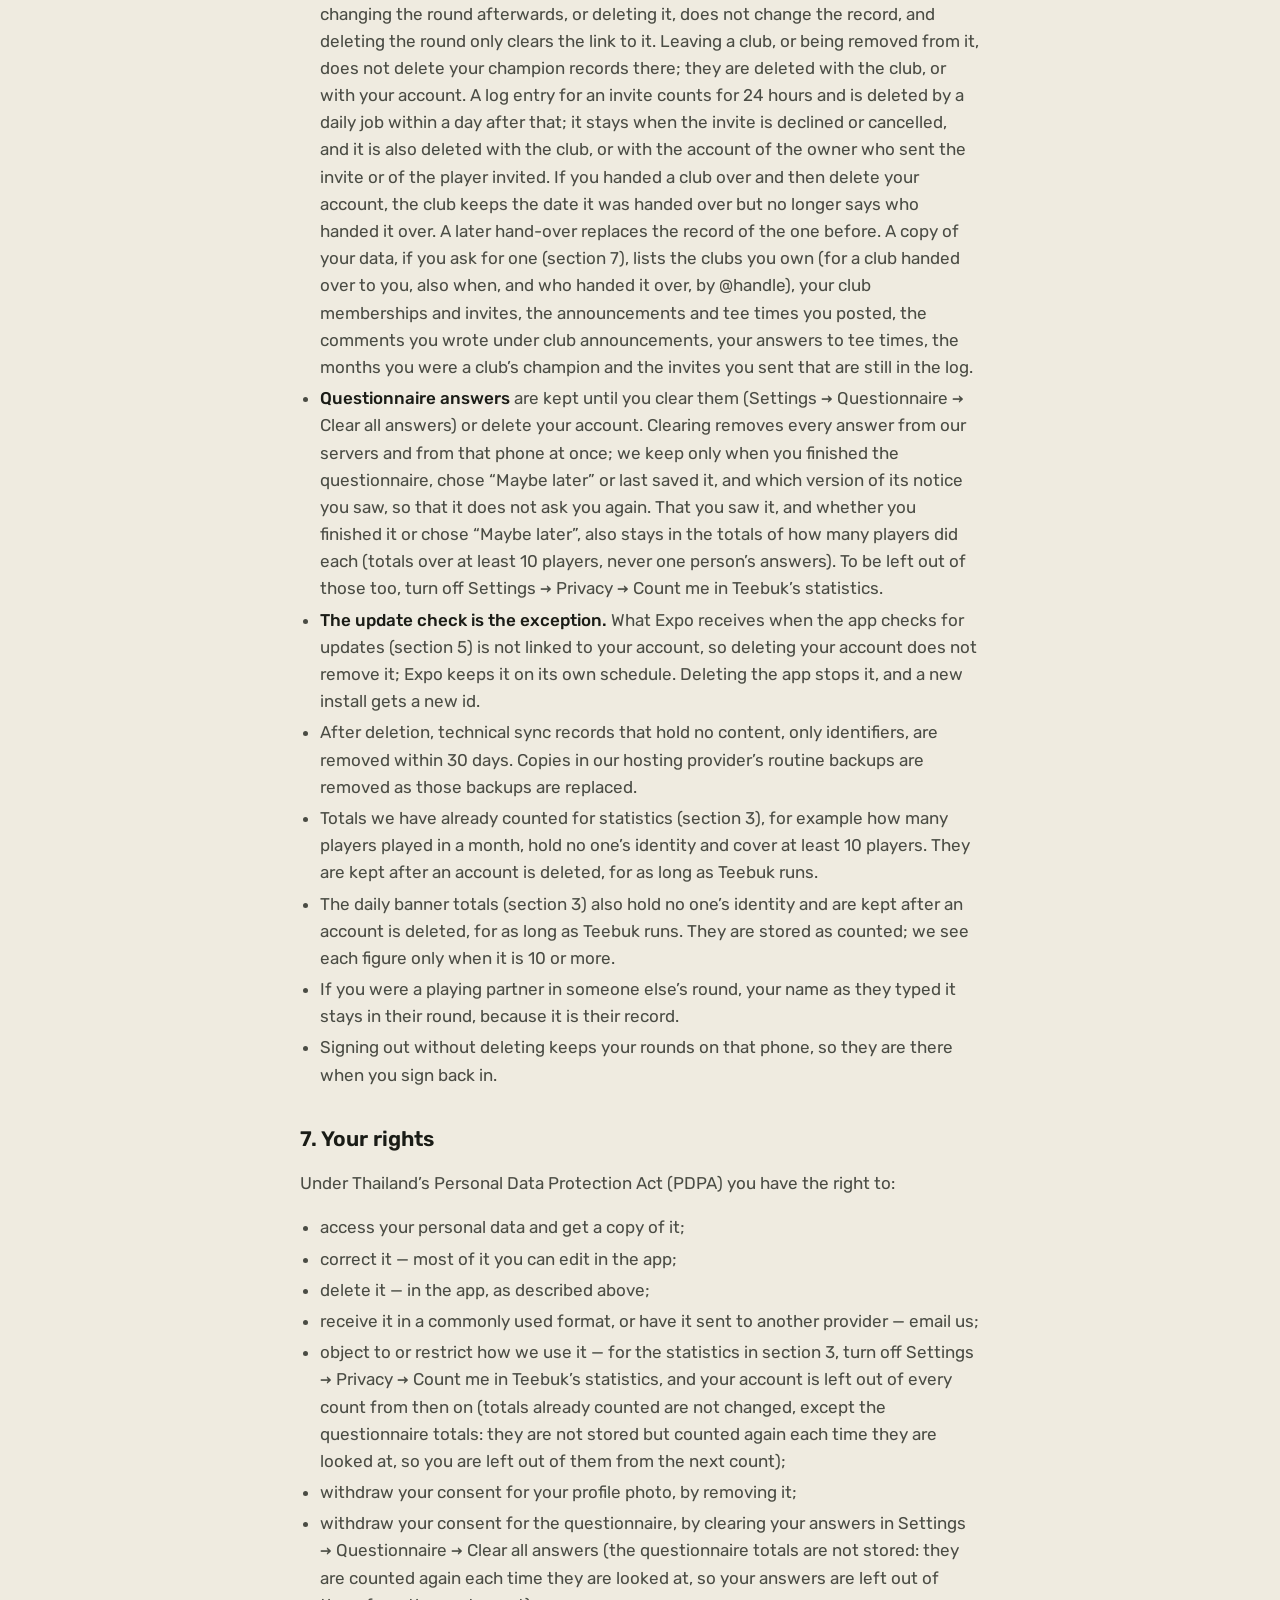
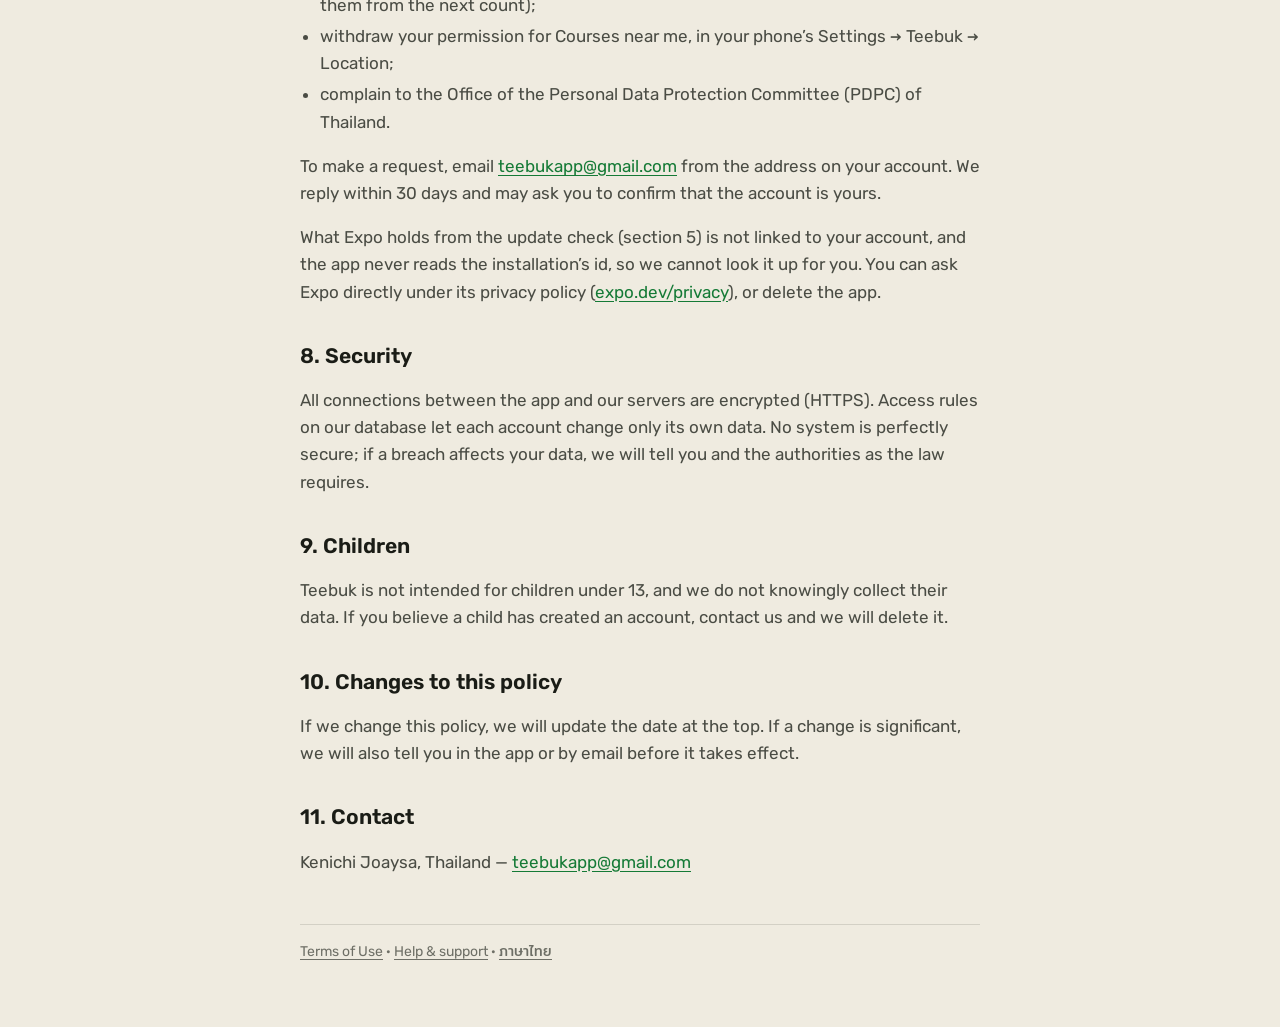
==== commit cf5740bf: "docs: privacy, terms and runbook for server banners and their counts The privacy pages (EN and TH §2" ====
--- a/privacy/index.html
+++ b/privacy/index.html
@@ -20,7 +20,7 @@
 </header>
 
 <h1>Privacy Policy</h1>
-<p class="effective">Effective 17 November 2026</p>
+<p class="effective">Effective 19 November 2026</p>
 
 <p>This policy explains what personal data the Teebuk app collects, why, who can see it, how long it is kept, and the rights you have. It applies to the Teebuk app for iPhone, to this website, and to the web pages of rounds shared by link.</p>
 
@@ -42,6 +42,7 @@
   <li><strong>On your phone.</strong> The app keeps your rounds, your bag, a copy of your profile and photo, your questionnaire answers, your settings and your sign-in session on the device, so it works without a connection.</li>
   <li><strong>Courses near me (if you allow it).</strong> When you tap Show courses near me while starting a round, your phone asks whether Teebuk may use your location. If you allow it, each time you tap it the app reads your location on your phone only and lists the courses nearest to you, with how far each one is, using course positions from OpenStreetMap that are already in the app. Your location is never sent to us or to anyone else, and it is not kept: it is gone when you leave the round setup screen (on this website, when you leave the round setup page or reload it). Your round saves only the course you tap, as always. You can say no, or turn it off at any time in your phone’s Settings → Teebuk → Location.</li>
   <li><strong>Weather check.</strong> The weather row on Home sends only the name of the course being checked to Teebuk’s server, which asks Apple Weather for a forecast at that course’s position — not yours. Your phone’s location is never sent anywhere, and we do not keep who checked which course.</li>
+  <li><strong>Banners on Home.</strong> The banners on the Home screen are pictures your phone loads from Teebuk’s server. Your phone keeps them, with the list of banners, so that they show without a connection. If your account is counted in Teebuk’s statistics (section 3), your phone also sends Teebuk’s server, for each banner and each day (Thailand time), whether you saw it (the whole banner stayed on screen for at least one second) and how many times you tapped it. Our database adds these numbers to that banner’s totals for the day and keeps no record of who sent them. Your phone keeps these numbers until they are sent (at most 7 days), and remembers for 7 days which banners it has already counted for you, so that you are counted at most once a day for each banner; deleting your account removes both from that phone.</li>
   <li><strong>App updates.</strong> Each time the app opens, Expo’s update service receives a random id for this installation, the app version, the error message if the app failed to open last time, and your IP address (section 5). It is not linked to your account.</li>
 </ul>
 <div class="card">
@@ -55,9 +56,10 @@
   <li><strong>A photo of a scorecard</strong> — only if you attach one to a card you entered, to check that card. Only the Teebuk team sees it, and it is deleted with the round or your account. For a caddie’s scorecard you scan, see section 2.</li>
   <li><strong>To answer you</strong> when you contact us, <strong>to keep the service secure and working</strong>, and <strong>to keep it safe for other players</strong> — reviewing reports, and hiding content or suspending accounts that break our Terms. These are our legitimate interests.</li>
   <li><strong>To understand how Teebuk is used and decide what to improve.</strong> On our own servers we count totals from the data described in section 2: when accounts were created and whether the sign-in was confirmed, the rounds you play and their settings (course, tee, holes, date, whether the card is complete, Private, Followers or Link), how many players are on a card (never their names), side games, whether you have a handicap index, who follows whom, which rounds have comments and by whom (never the text), blocks between a round’s owner and a commenter (read only to leave such comments out), and which courses and cards are played. For example: how many players finished a round this month, how many new players played a second round within 30 days, how often a side game is used, and whether two accounts played the same course at about the same time. Accounts suspended or comments hidden for breaking the Terms, and our own test accounts, are left out. We look only at totals that cover at least 10 players, never publish or share a figure about one person, and count only the data listed above, which we already hold to run the app (answers to the questionnaire, which you choose whether to give, are covered in the next item). This is our legitimate interest. You can leave these counts at any time in Settings → Privacy → Count me in Teebuk’s statistics, or by email (section 7); it takes effect from then on.</li>
+  <li><strong>To count how many players see and tap the banners on Home</strong> — to see how well each banner works, and to tell a sponsor how many players saw or tapped theirs. From what your phone sends (section 2), we count for each banner and each day how many players saw it, how many taps it had and how many players tapped it. The totals name no one. Teebuk’s own team and test accounts, accounts suspended for breaking the Terms and accounts whose sign-in is not confirmed are not counted. We see each figure only when it is 10 or more. This is our legitimate interest. If you turn off Settings → Privacy → Count me in Teebuk’s statistics, you are left out of these counts too, from then on.</li>
   <li><strong>The questionnaire</strong> — only if you answer it. Your answers are used for two things. First, three of them set up the app for you: your home course comes first when you start a round, the tees for the gender you chose come first, and your starting target score is set near the score you usually shoot when we have nothing better to go on. Second, we count them as totals that cover at least 10 players, never one person’s answers, to learn who uses Teebuk and what to build next. Your answer to how you heard about Teebuk is also counted together with whether you played a second round within 30 days of your first, again only as totals over at least 10 players, to learn which channels bring players who keep playing. No screen in the app shows your answers to anyone else, and the score you give never touches your handicap or any leaderboard. If you turn off Settings → Privacy → Count me in Teebuk’s statistics, your answers are left out of these totals too. The legal basis is your consent. You can withdraw it at any time in Settings → Questionnaire → Clear all answers, and the app then goes back to its usual setup; you can change any single answer on the same screen.</li>
 </ul>
-<p>We do not use your data for advertising or profiling.</p>
+<p>Apart from counting, as totals, how many players see and tap the banners on Home (above), we do not use your data for advertising or profiling.</p>
 
 <h2>4. Who can see your data</h2>
 <ul>
@@ -74,7 +76,7 @@
   <li><strong>Your putts and tee-shot results</strong> are visible only to you.</li>
   <li><strong>Your questionnaire answers</strong> are visible only to you; we look only at totals (section 3).</li>
   <li><strong>Share cards</strong> go only where you send them, through your phone’s share sheet. A round’s link goes wherever it is forwarded, and LINE and other apps fetch its preview (course, score and date) from our web pages and may keep that preview after the link is stopped.</li>
-  <li><strong>Sponsored banners</strong> on the Home screen are pictures built into the app. We share no personal data with sponsors. We may tell a sponsor overall figures, such as how many players use Teebuk, that cover at least 10 players and say nothing about any one person. If a banner has a link, tapping it opens the sponsor’s website in your browser, under that site’s own privacy policy.</li>
+  <li><strong>Sponsored banners</strong> on the Home screen are pictures loaded from Teebuk’s server (section 2). We share no personal data with sponsors. We may tell a sponsor overall figures, such as how many players use Teebuk, that cover at least 10 players and say nothing about any one person. These can include how many players saw or tapped the sponsor’s banner (section 3). If a sponsor’s banner has a link, tapping it opens the sponsor’s website in your browser, under that site’s own privacy policy.</li>
 </ul>
 
 <h2>5. Service providers and where your data is stored</h2>
@@ -99,6 +101,7 @@
   <li><strong>The update check is the exception.</strong> What Expo receives when the app checks for updates (section 5) is not linked to your account, so deleting your account does not remove it; Expo keeps it on its own schedule. Deleting the app stops it, and a new install gets a new id.</li>
   <li>After deletion, technical sync records that hold no content, only identifiers, are removed within 30 days. Copies in our hosting provider’s routine backups are removed as those backups are replaced.</li>
   <li>Totals we have already counted for statistics (section 3), for example how many players played in a month, hold no one’s identity and cover at least 10 players. They are kept after an account is deleted, for as long as Teebuk runs.</li>
+  <li>The daily banner totals (section 3) also hold no one’s identity and are kept after an account is deleted, for as long as Teebuk runs. They are stored as counted; we see each figure only when it is 10 or more.</li>
   <li>If you were a playing partner in someone else’s round, your name as they typed it stays in their round, because it is their record.</li>
   <li>Signing out without deleting keeps your rounds on that phone, so they are there when you sign back in.</li>
 </ul>
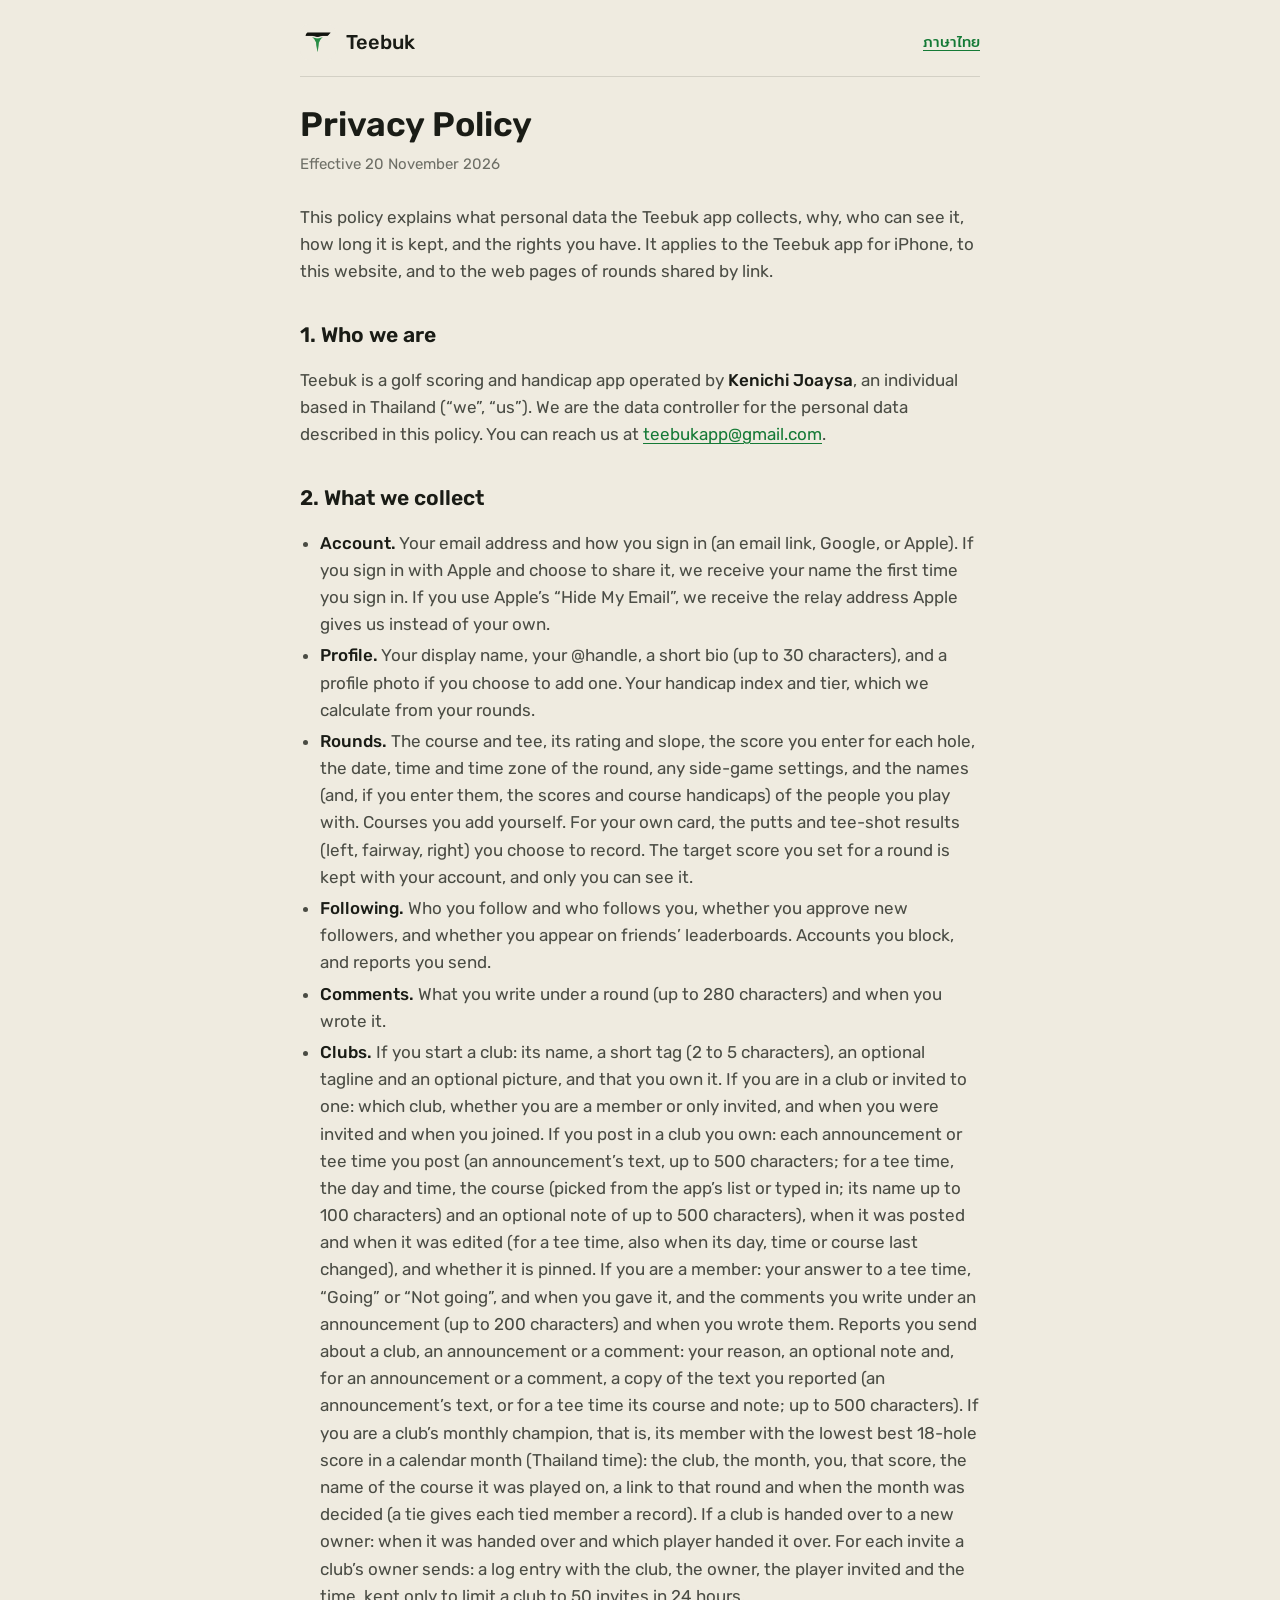
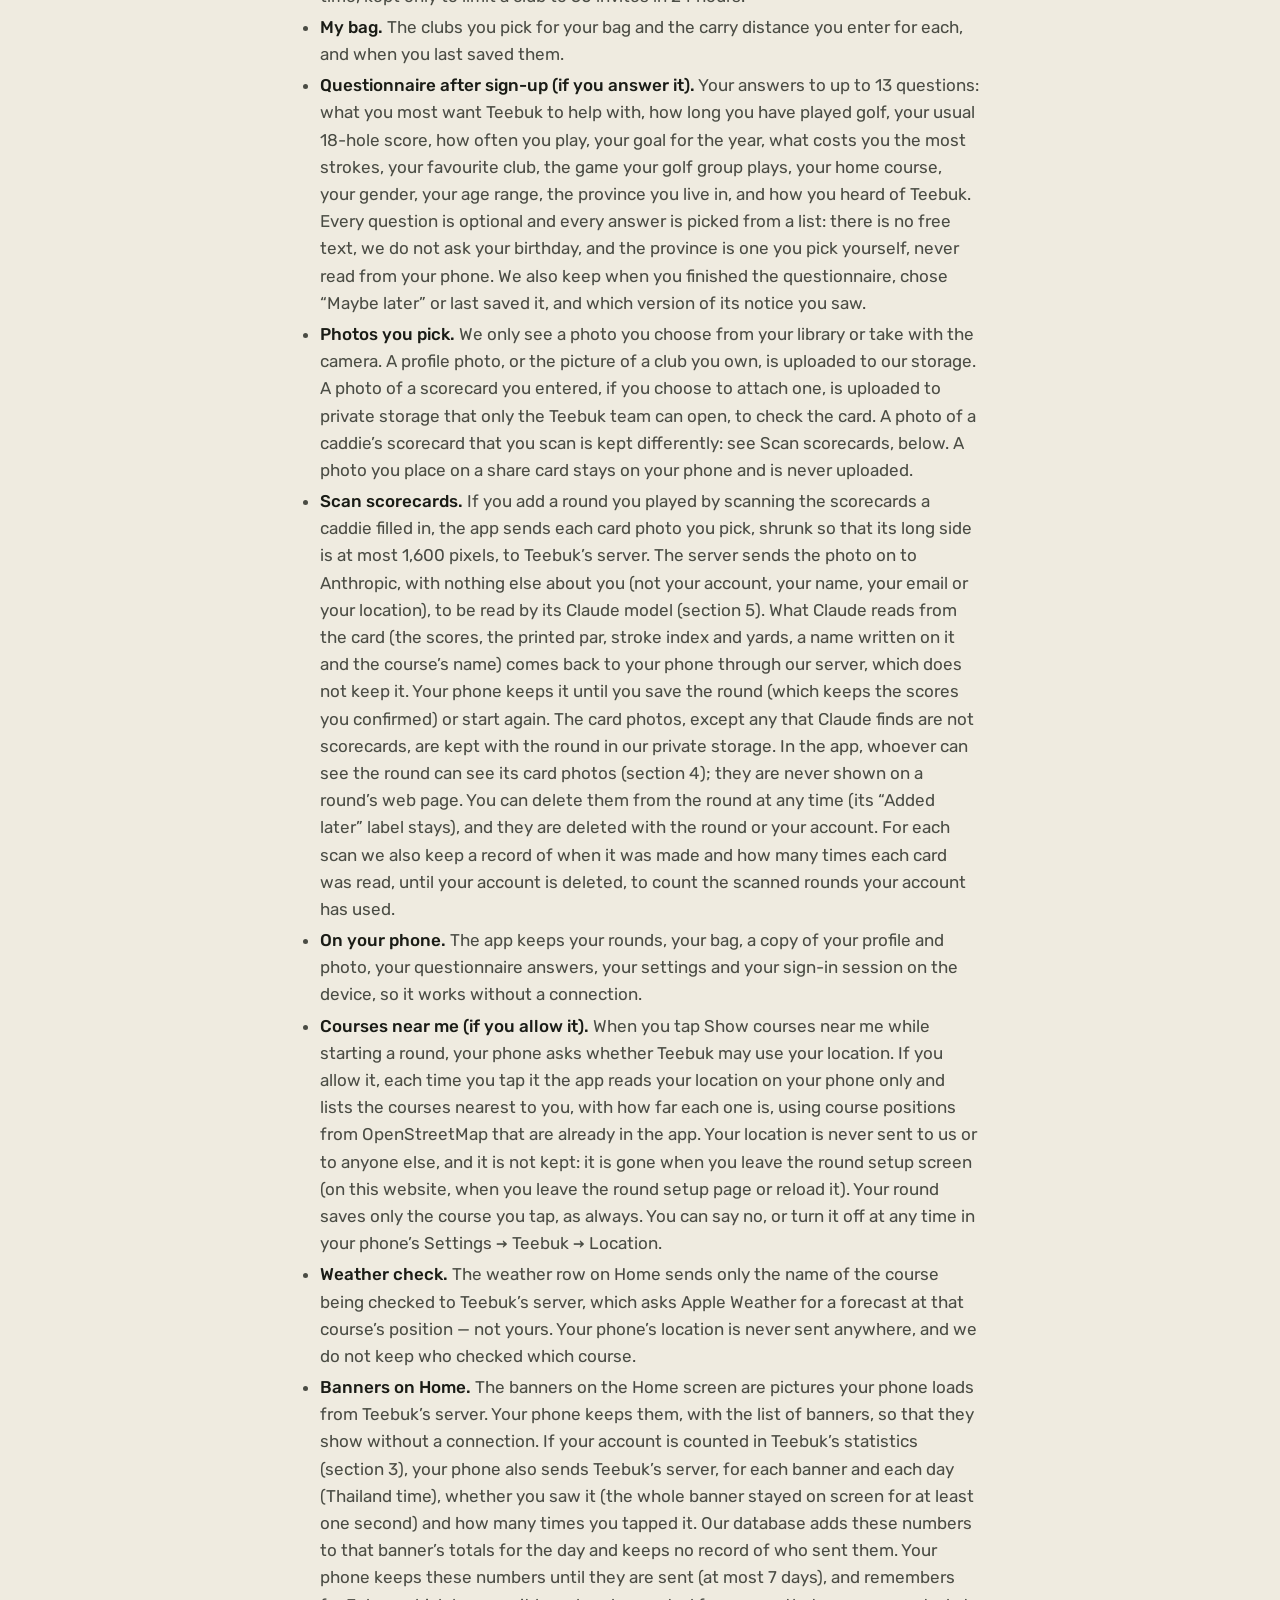
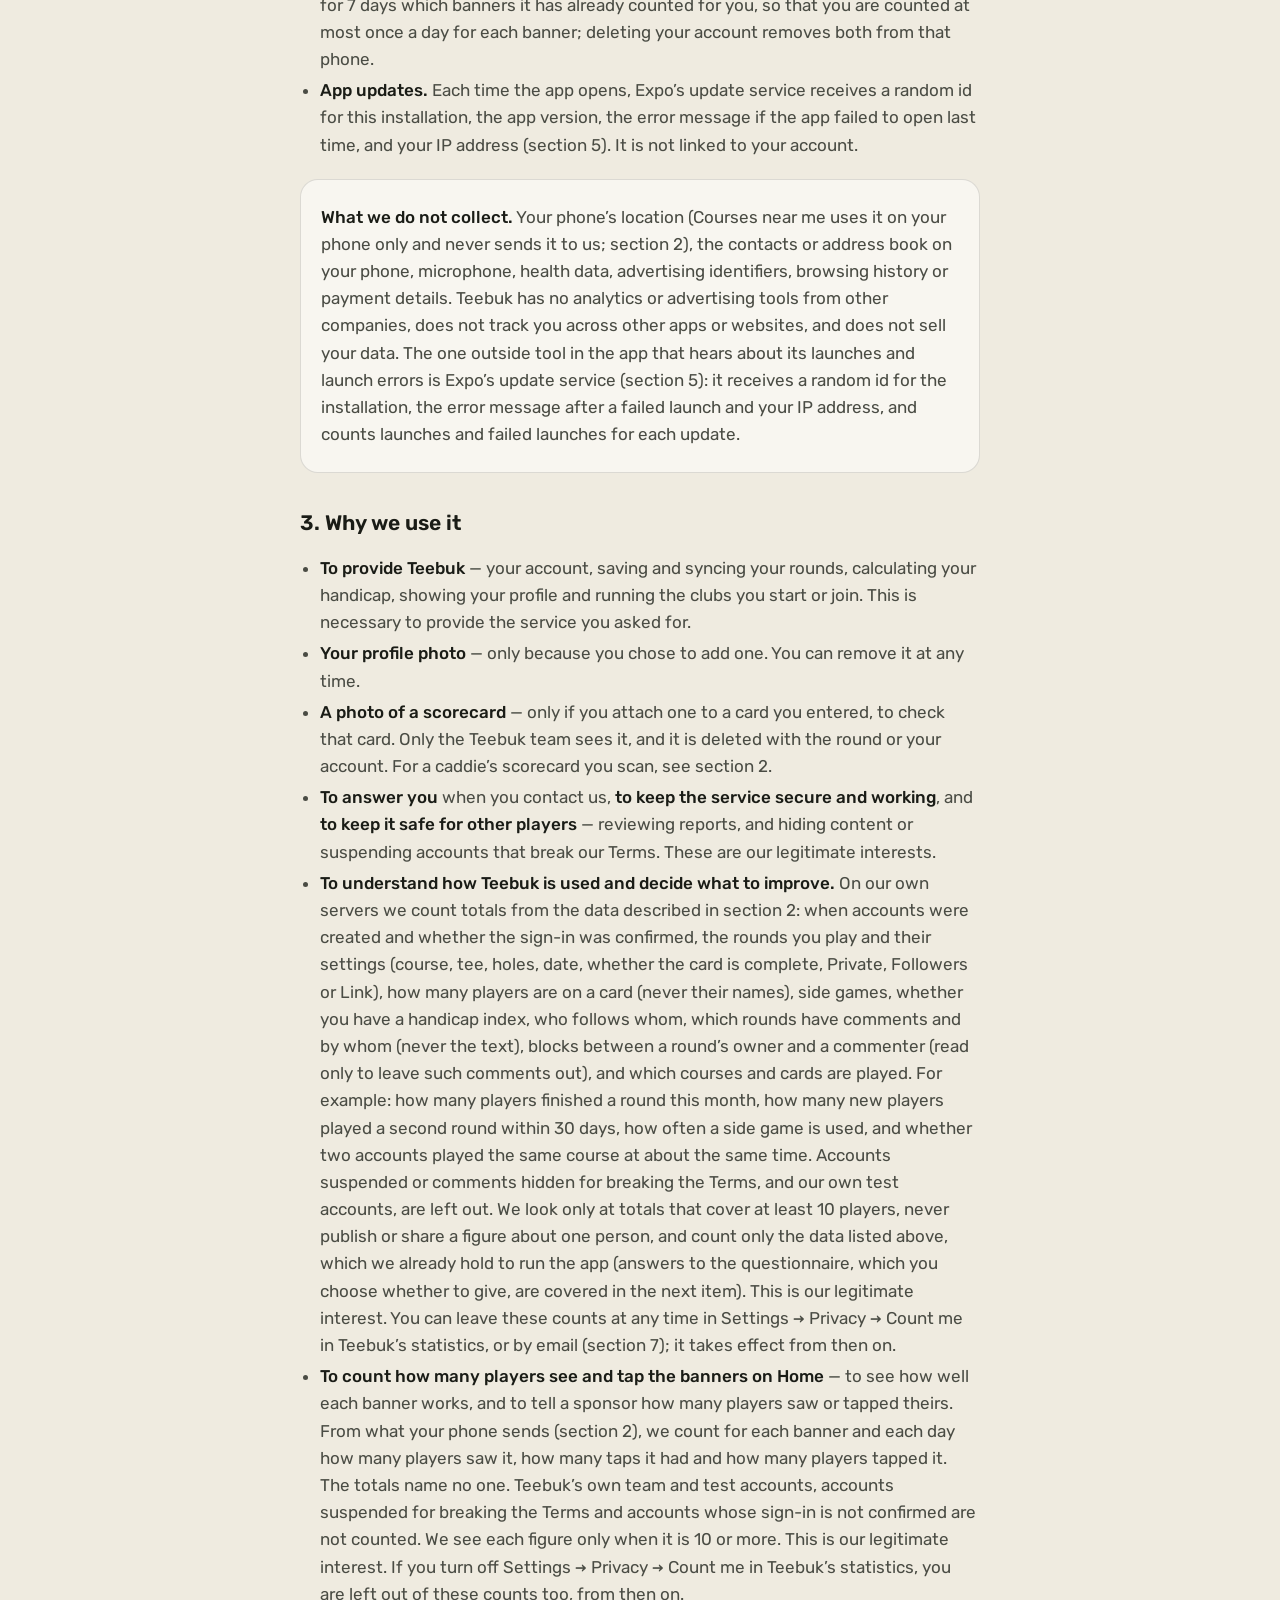
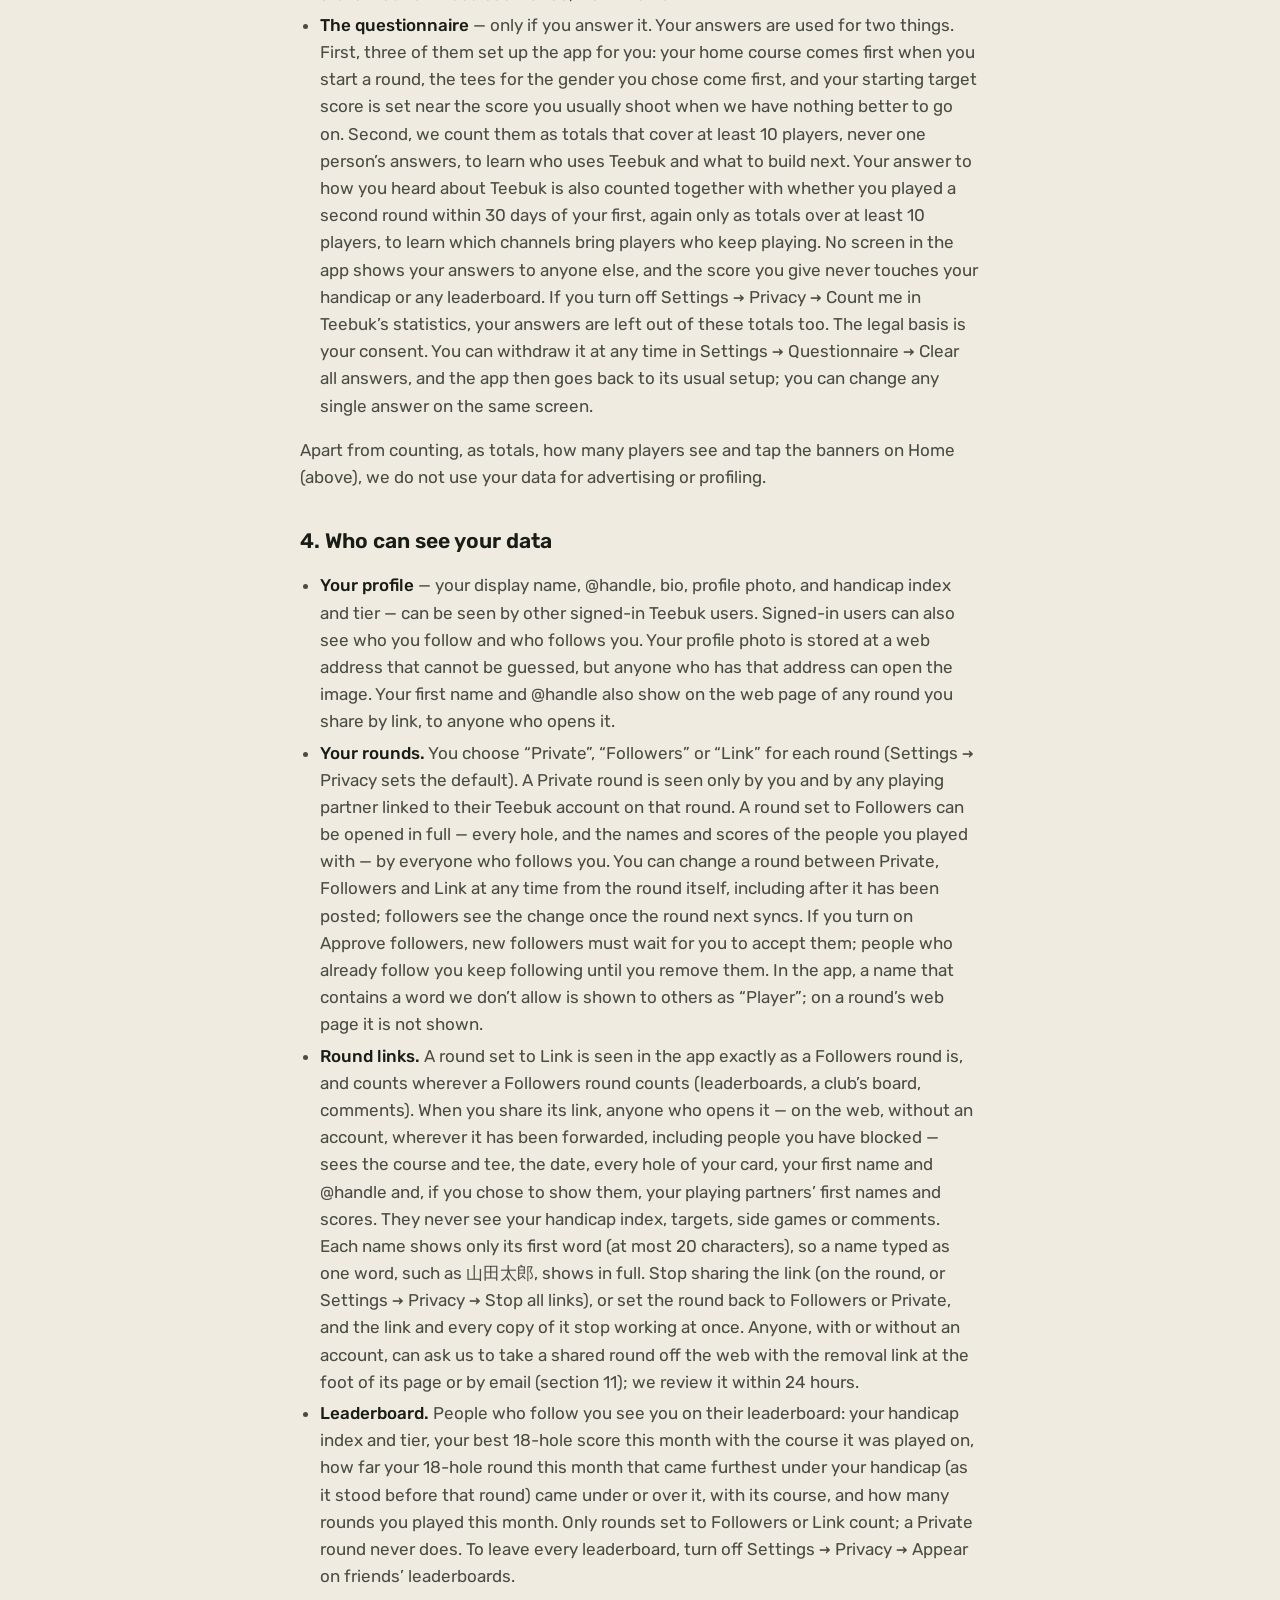
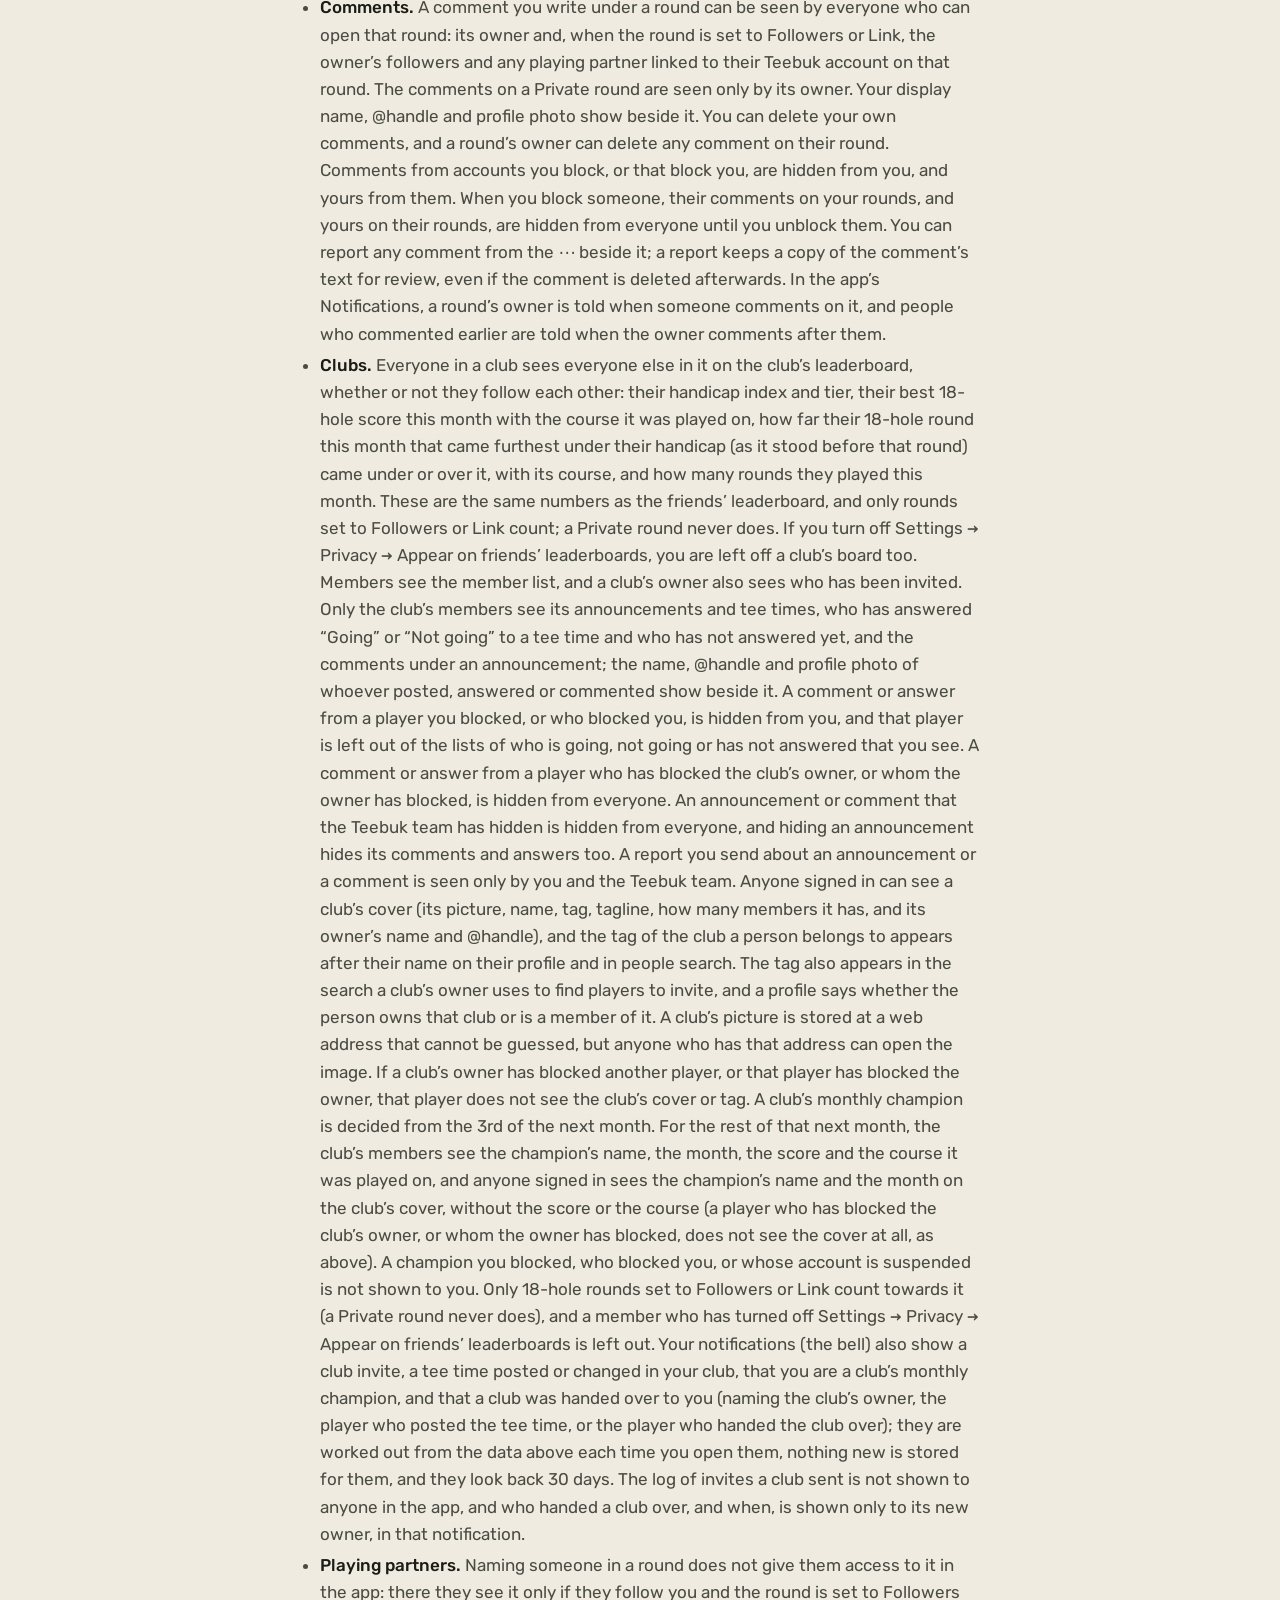
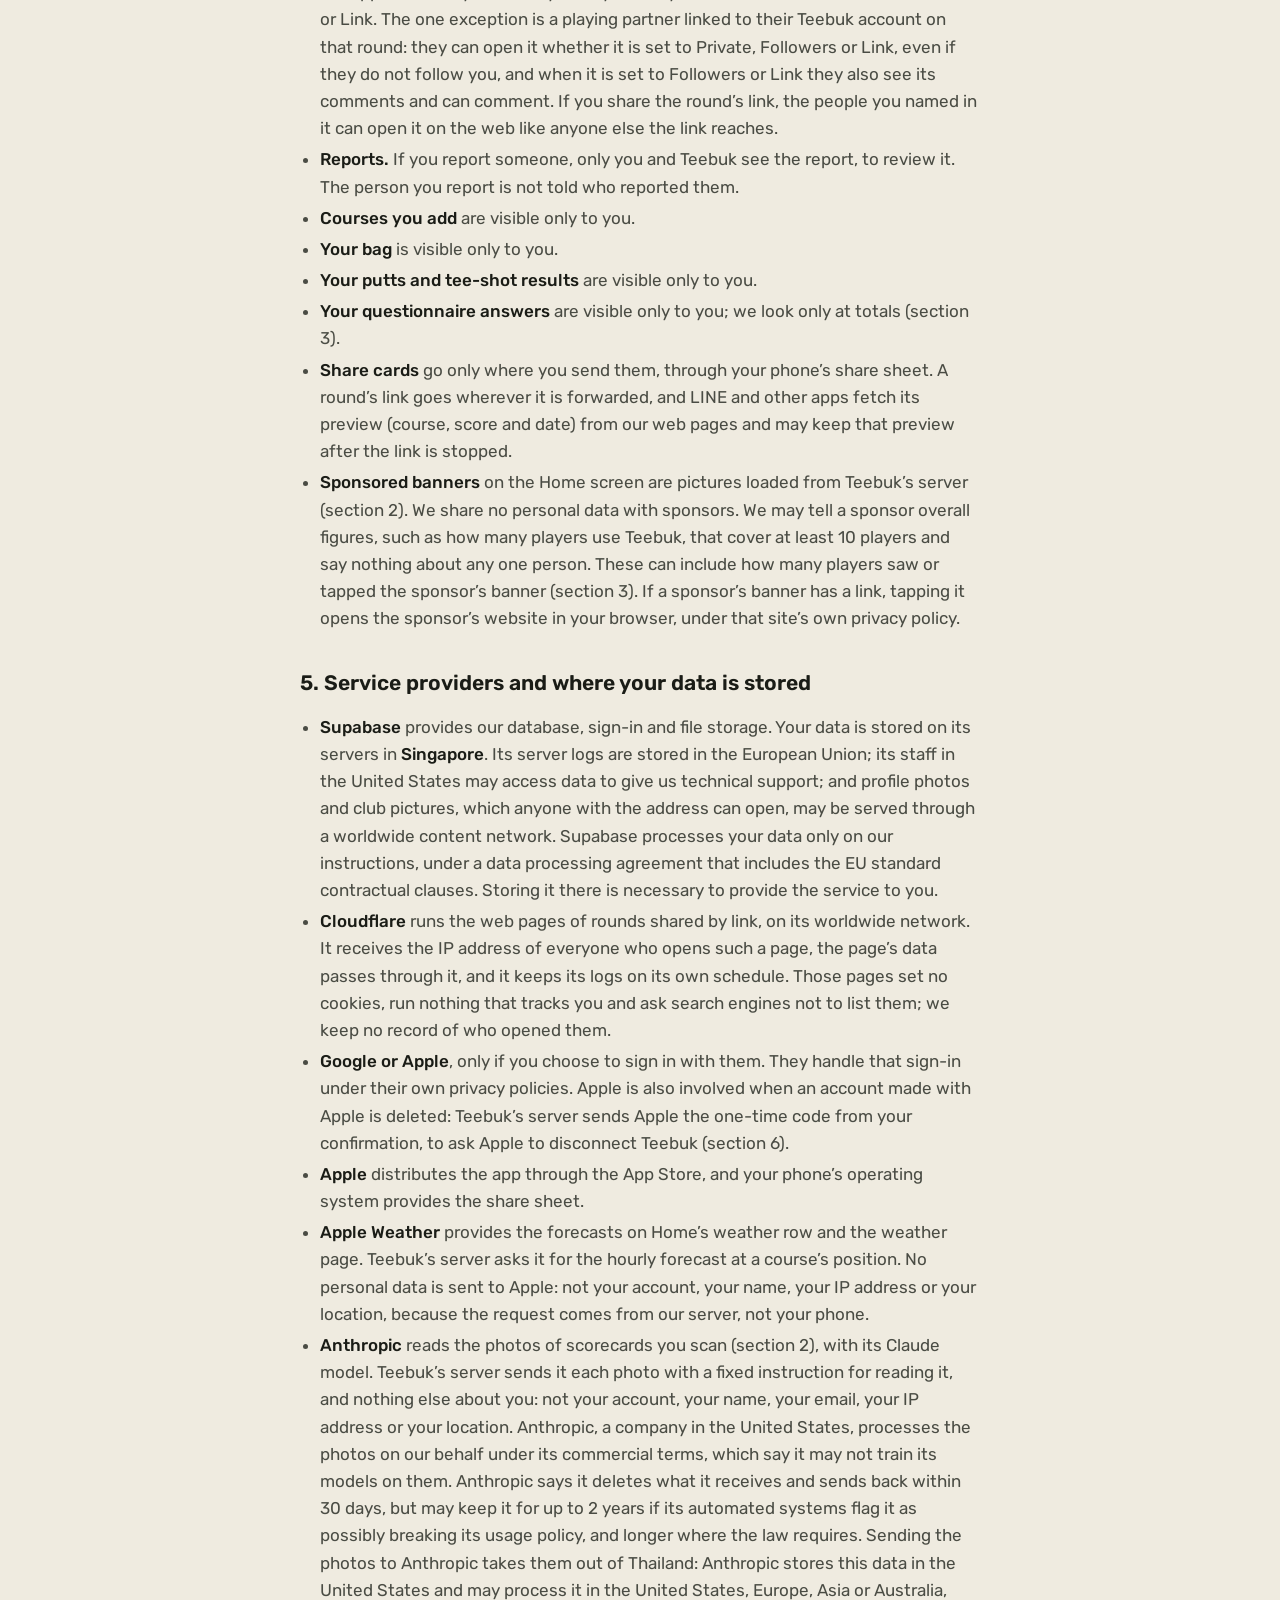
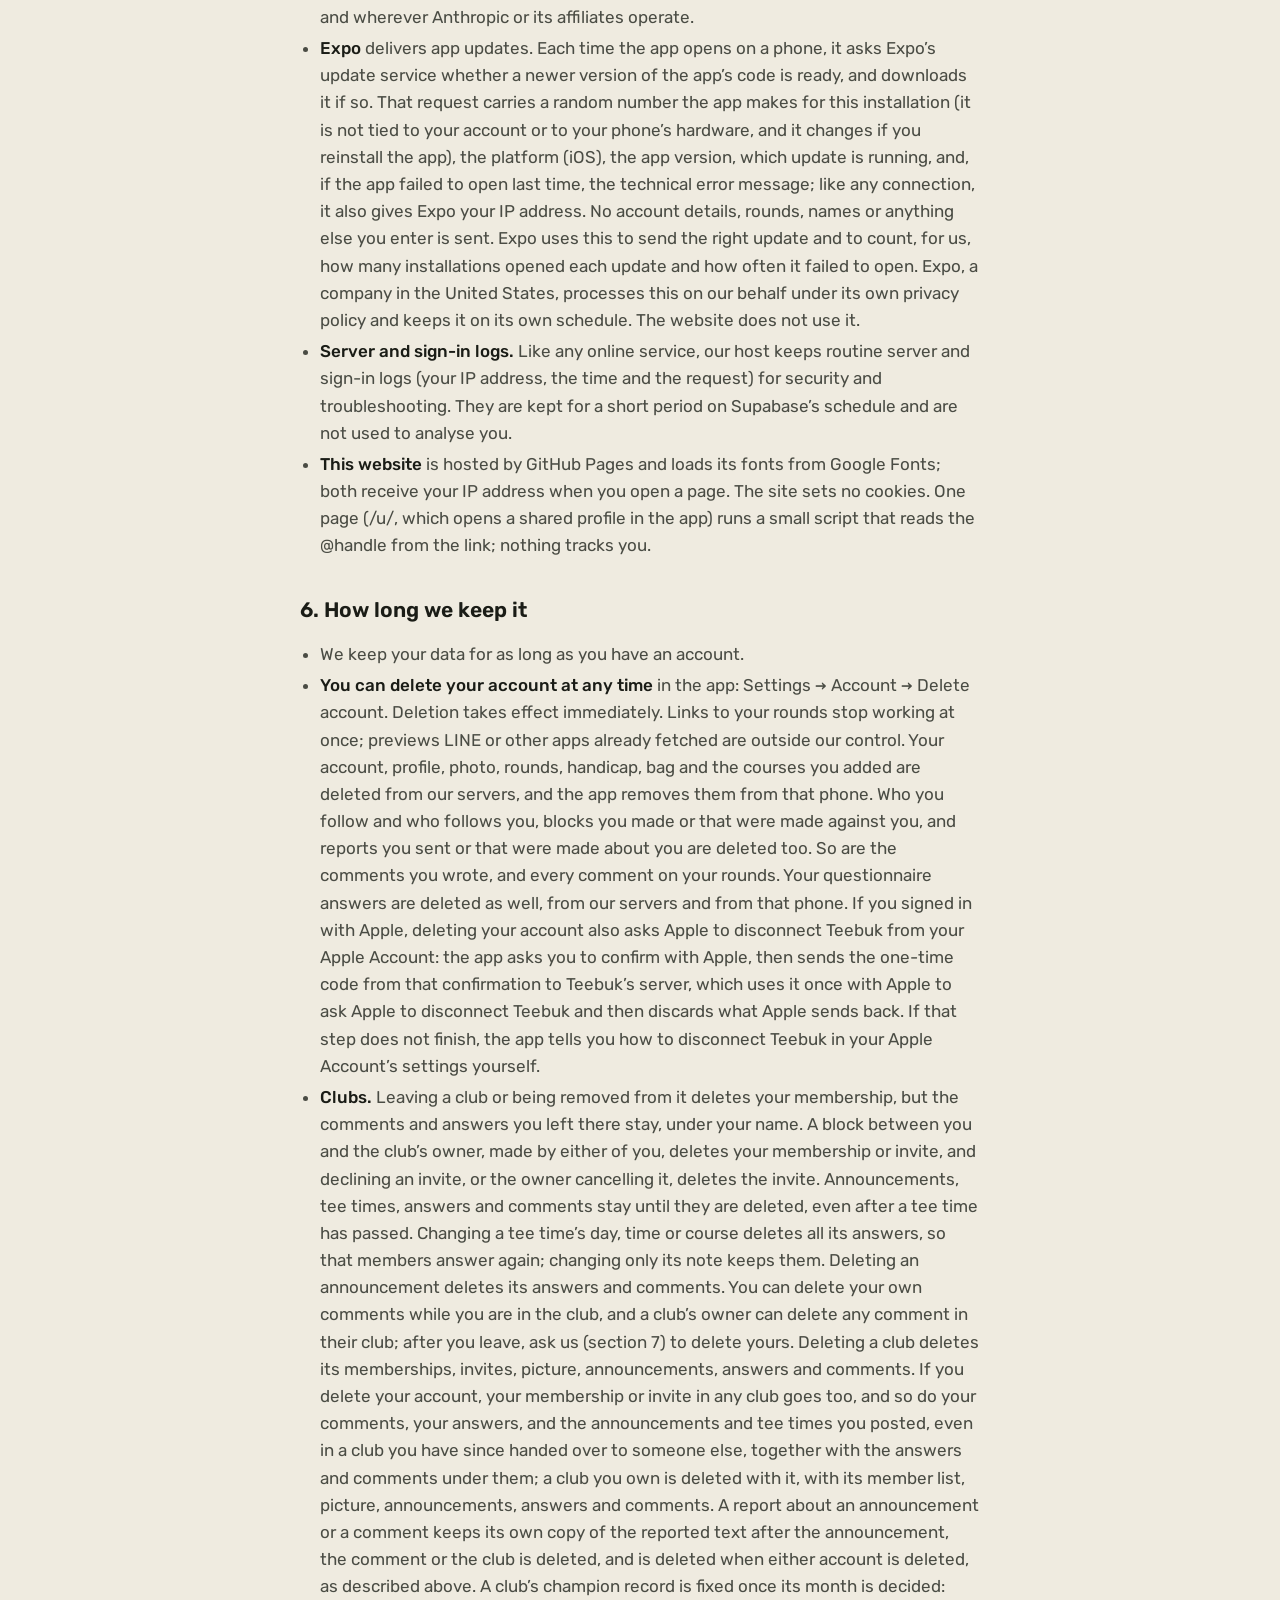
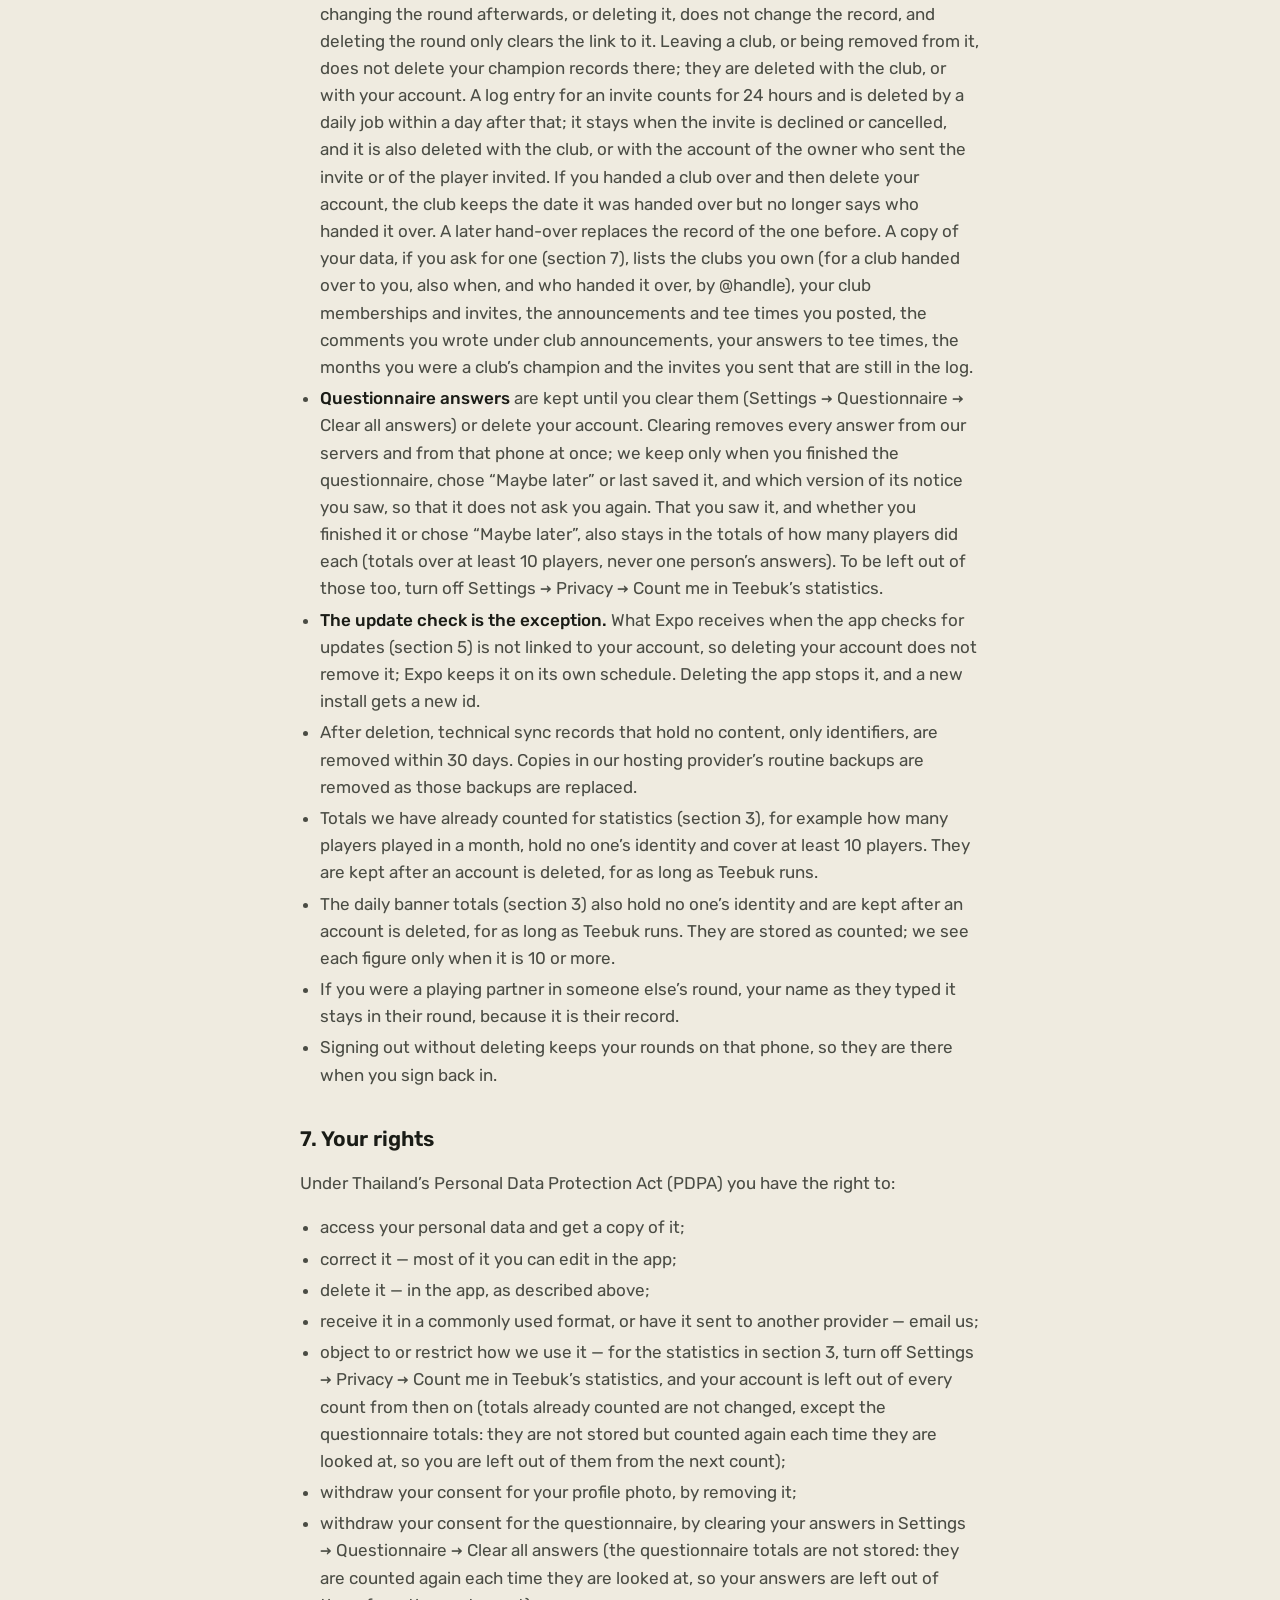
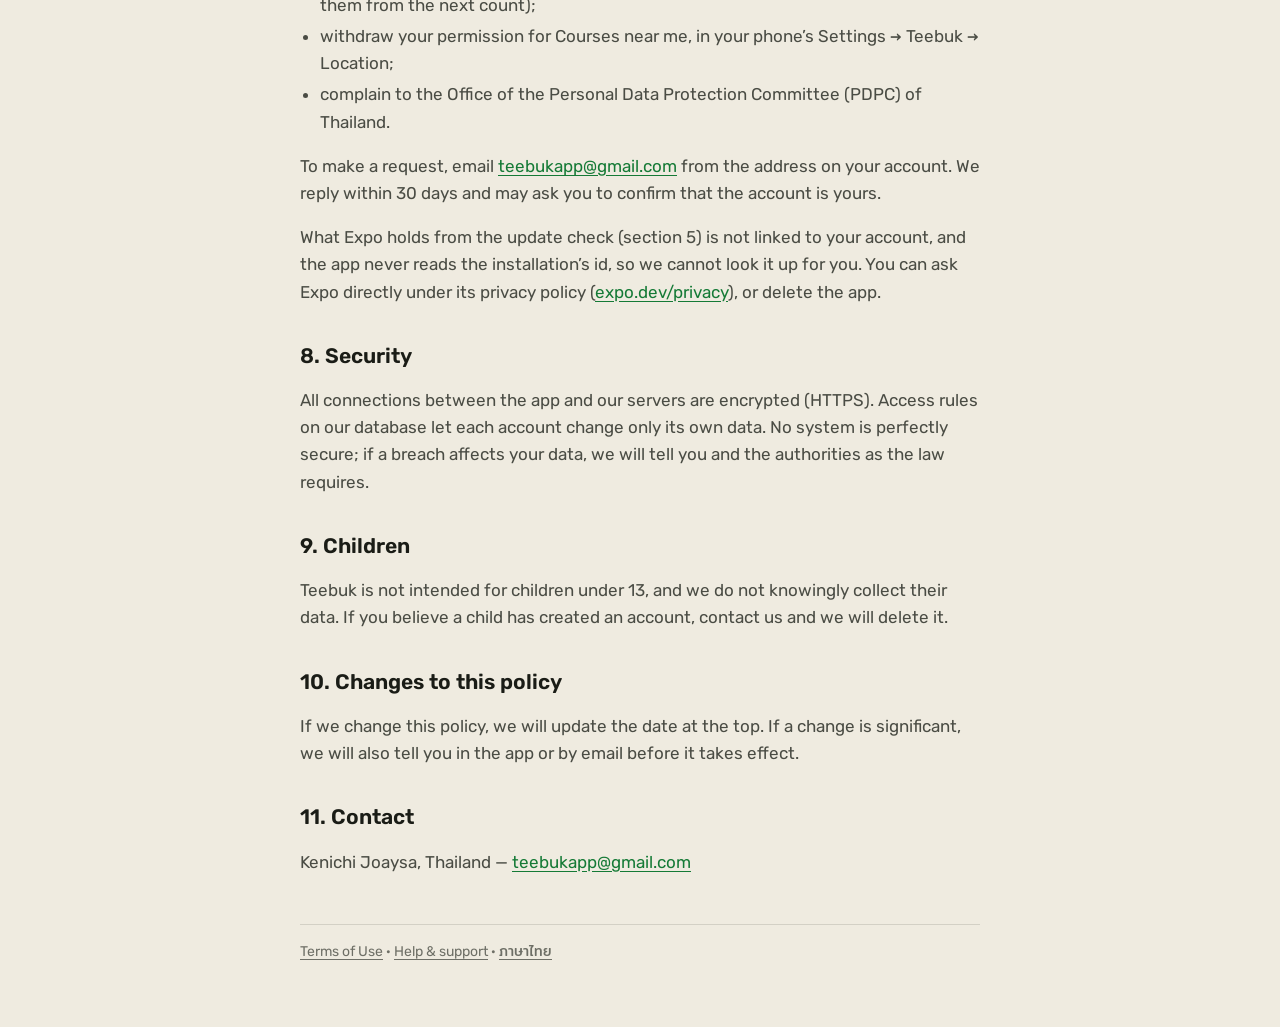
==== commit d1081b0e: "docs(site): privacy and Terms take effect 20 November, the day they are published The pages said 19 " ====
--- a/privacy/index.html
+++ b/privacy/index.html
@@ -20,7 +20,7 @@
 </header>
 
 <h1>Privacy Policy</h1>
-<p class="effective">Effective 19 November 2026</p>
+<p class="effective">Effective 20 November 2026</p>
 
 <p>This policy explains what personal data the Teebuk app collects, why, who can see it, how long it is kept, and the rights you have. It applies to the Teebuk app for iPhone, to this website, and to the web pages of rounds shared by link.</p>
 
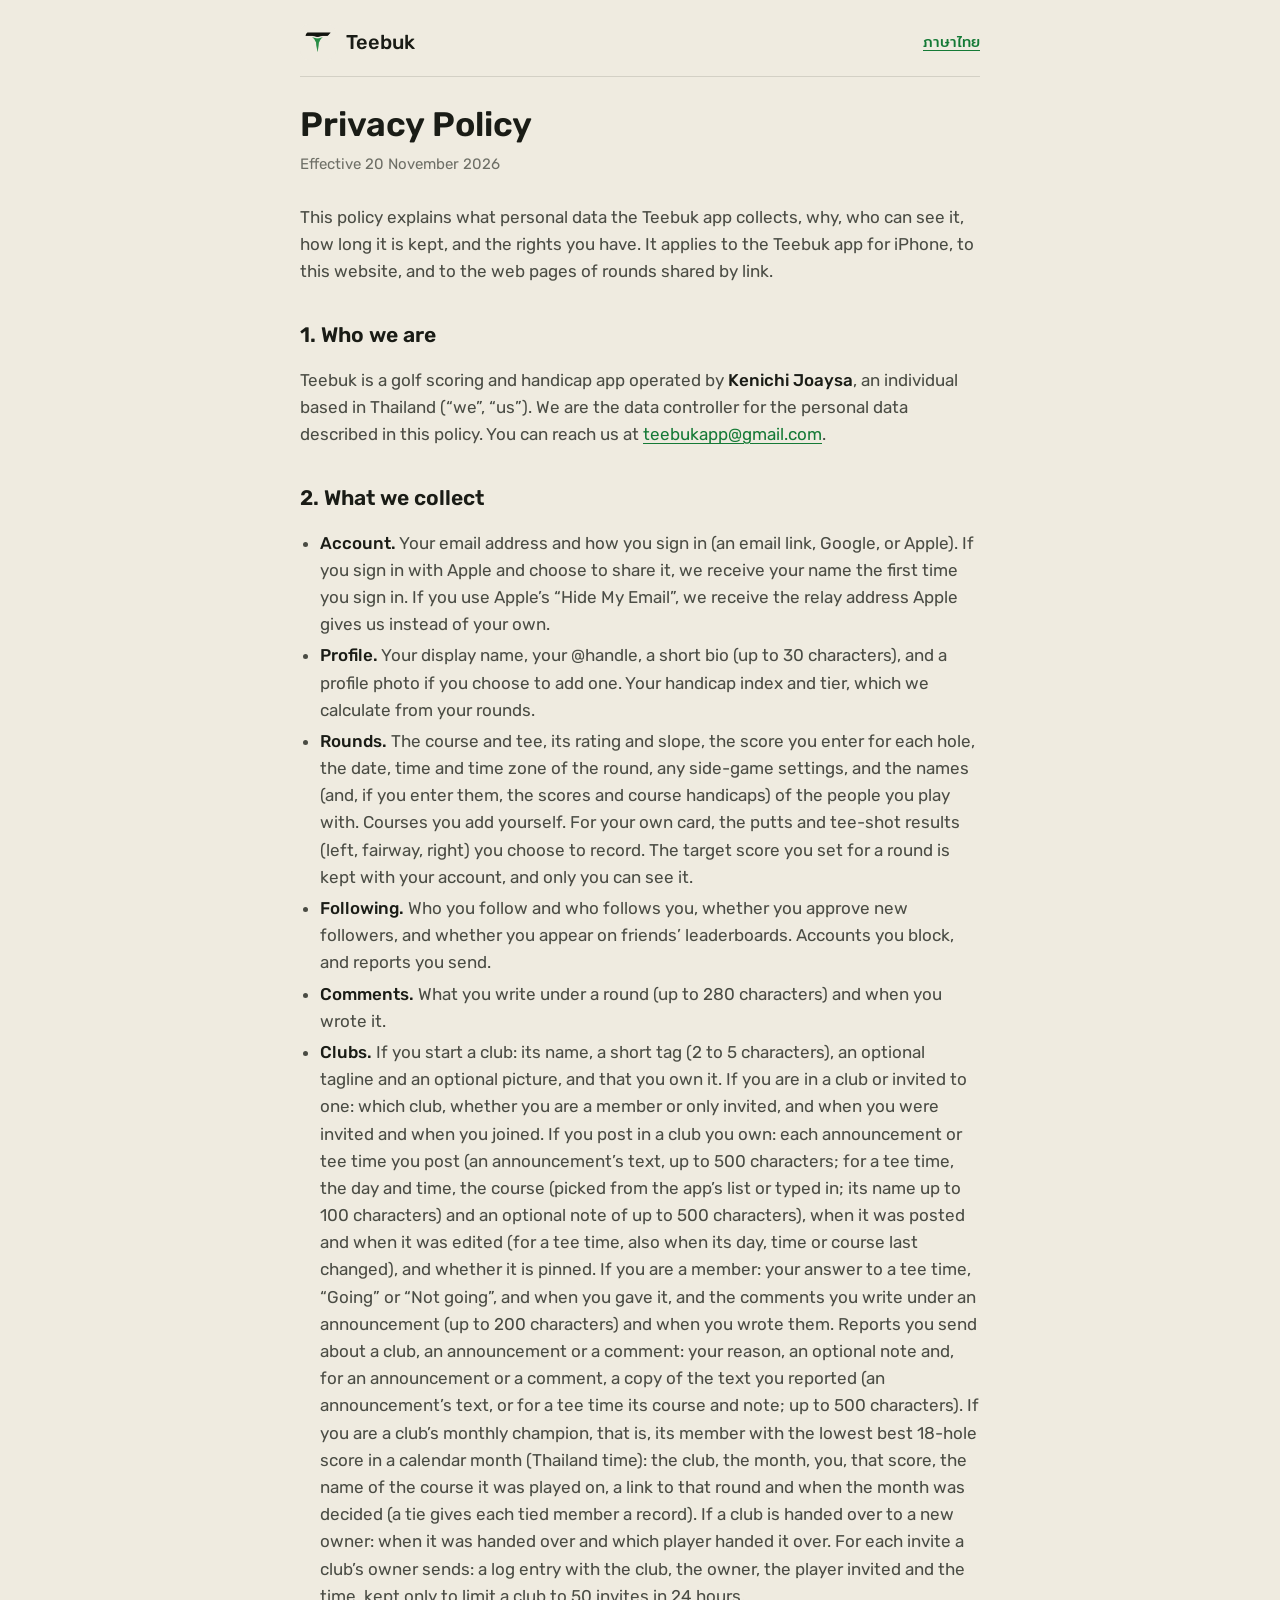
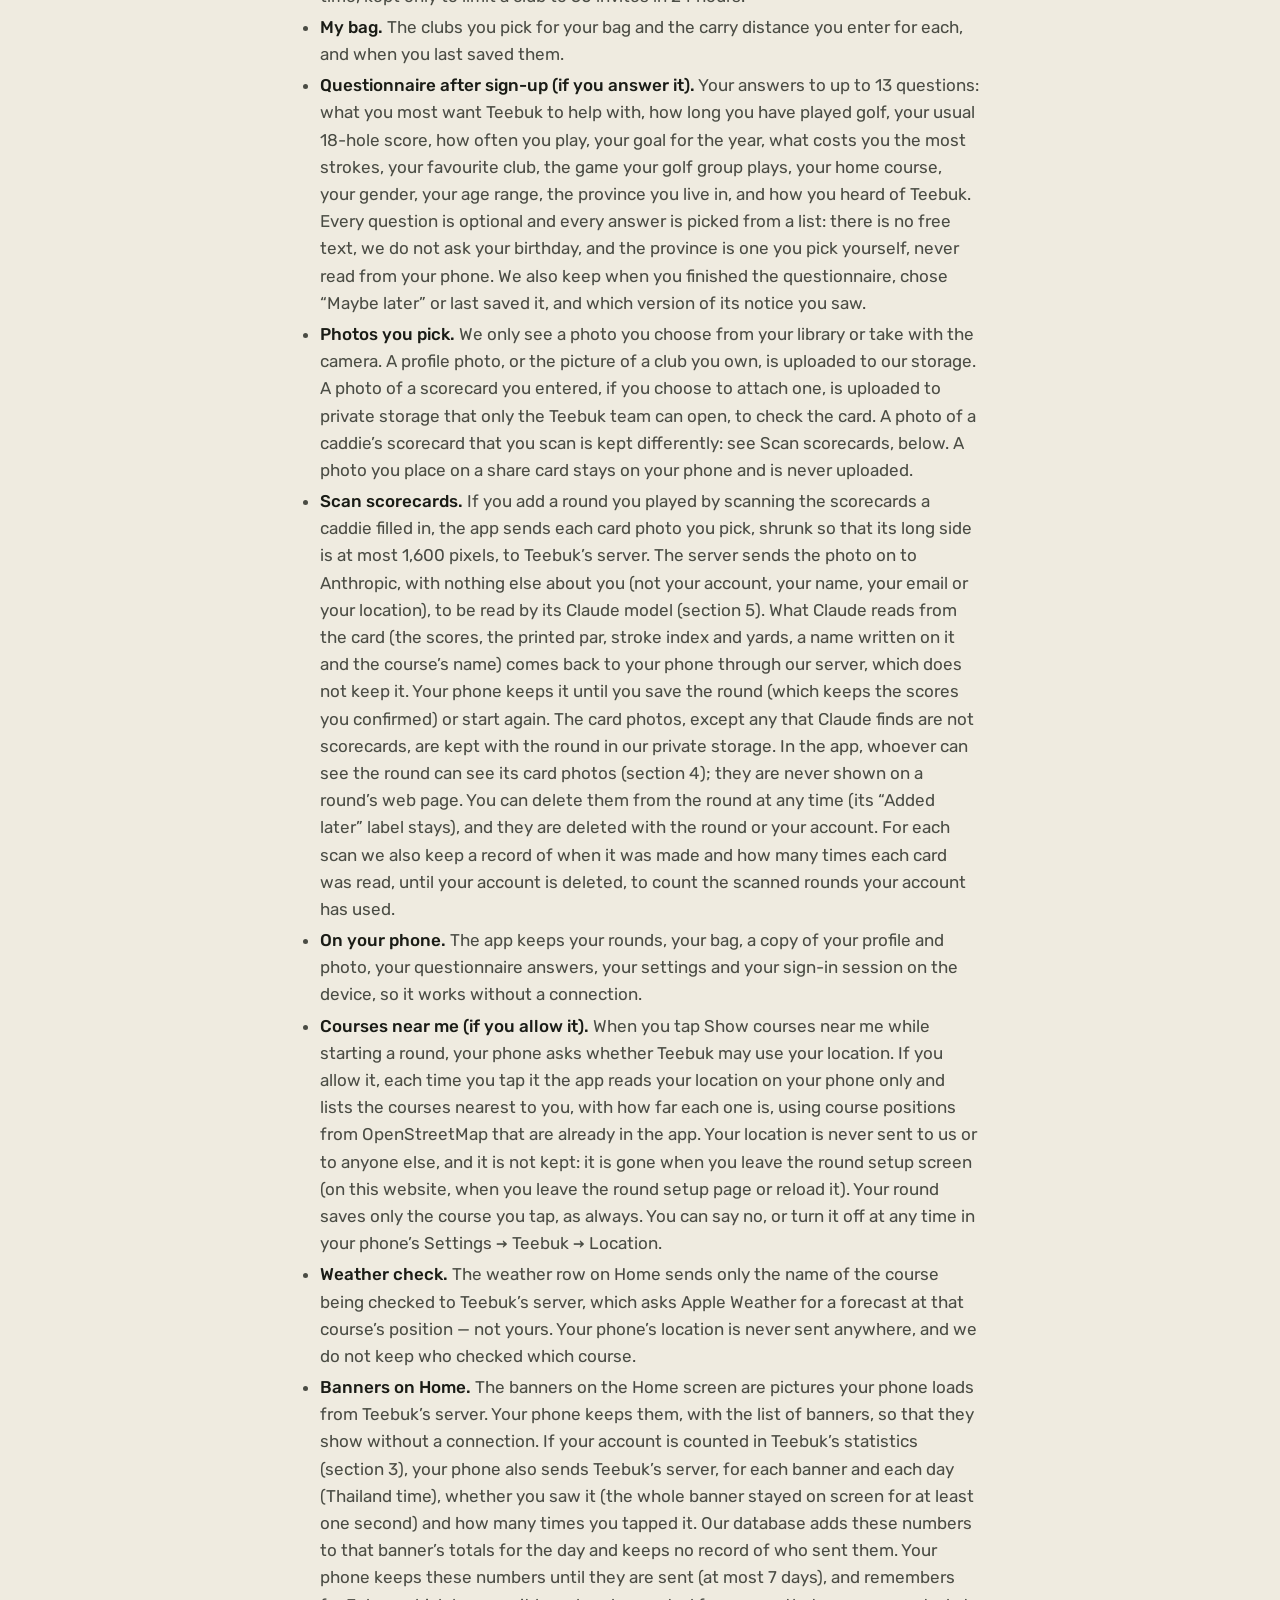
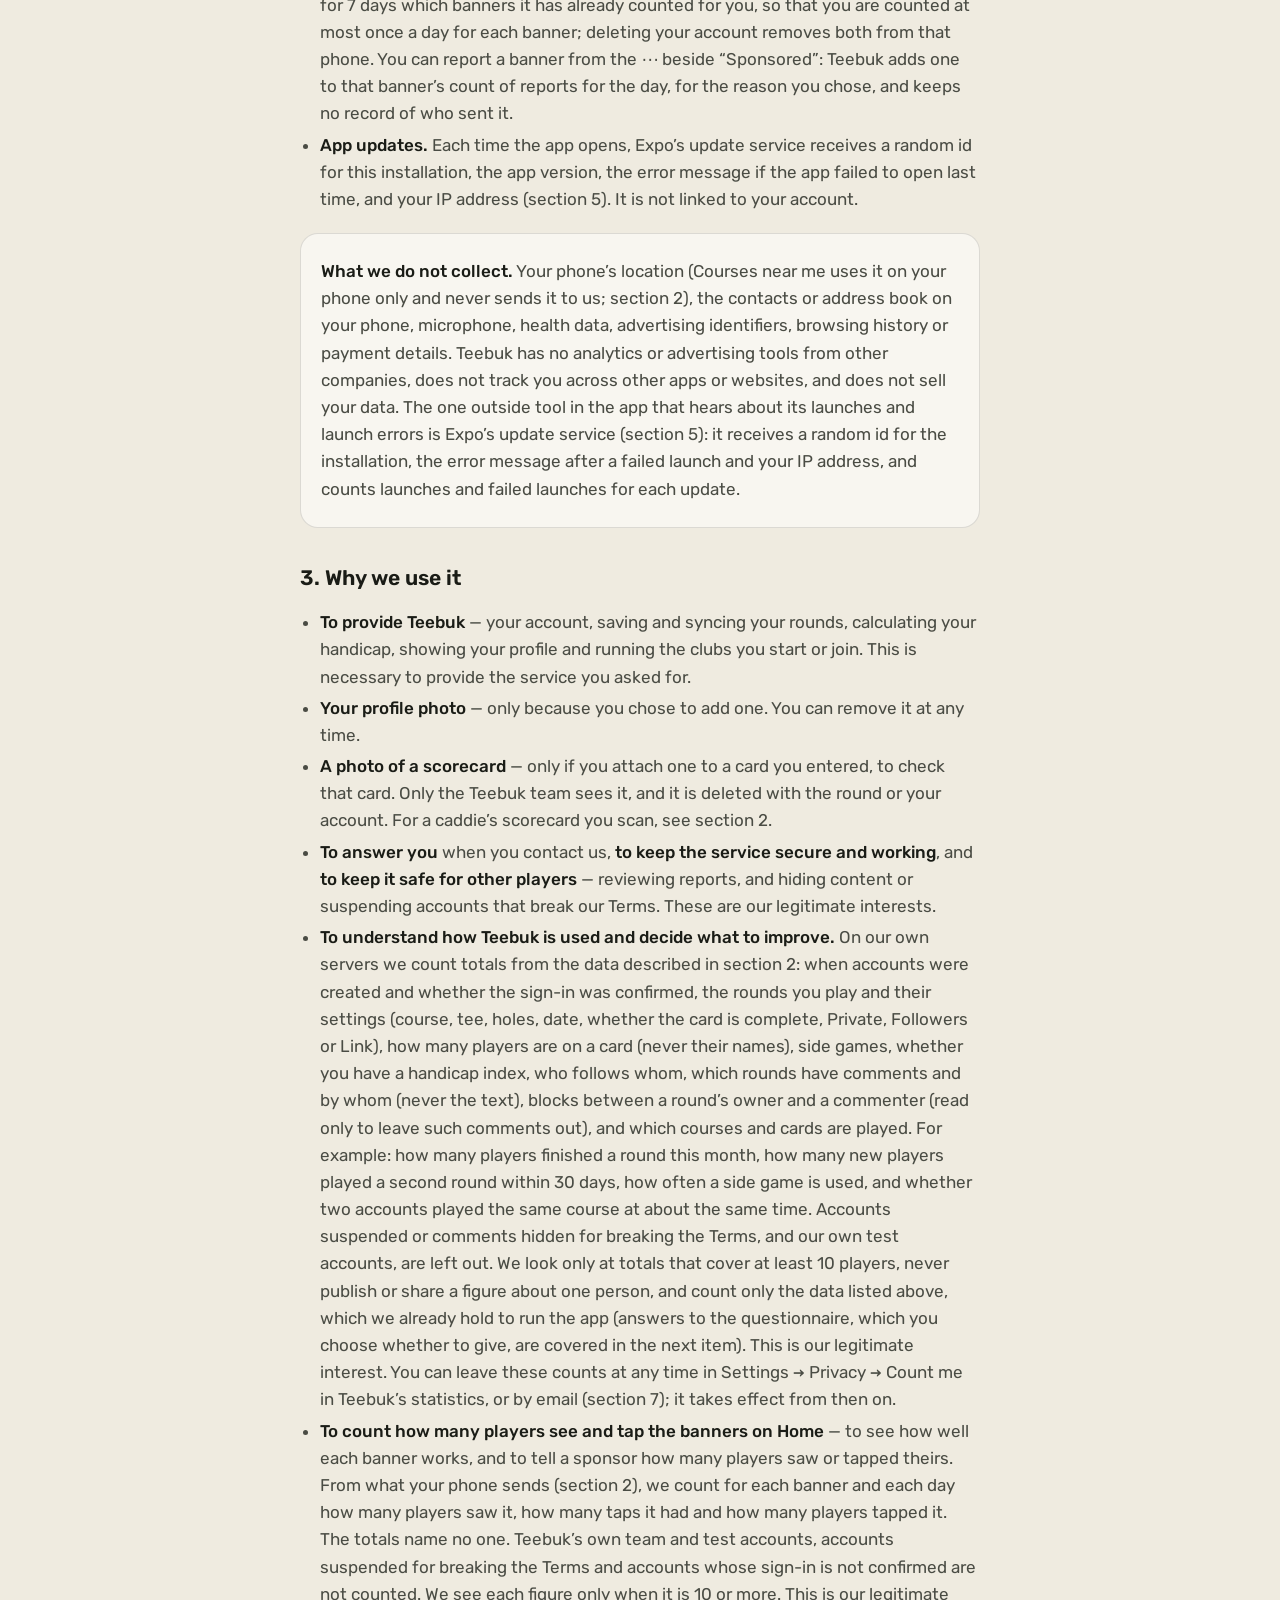
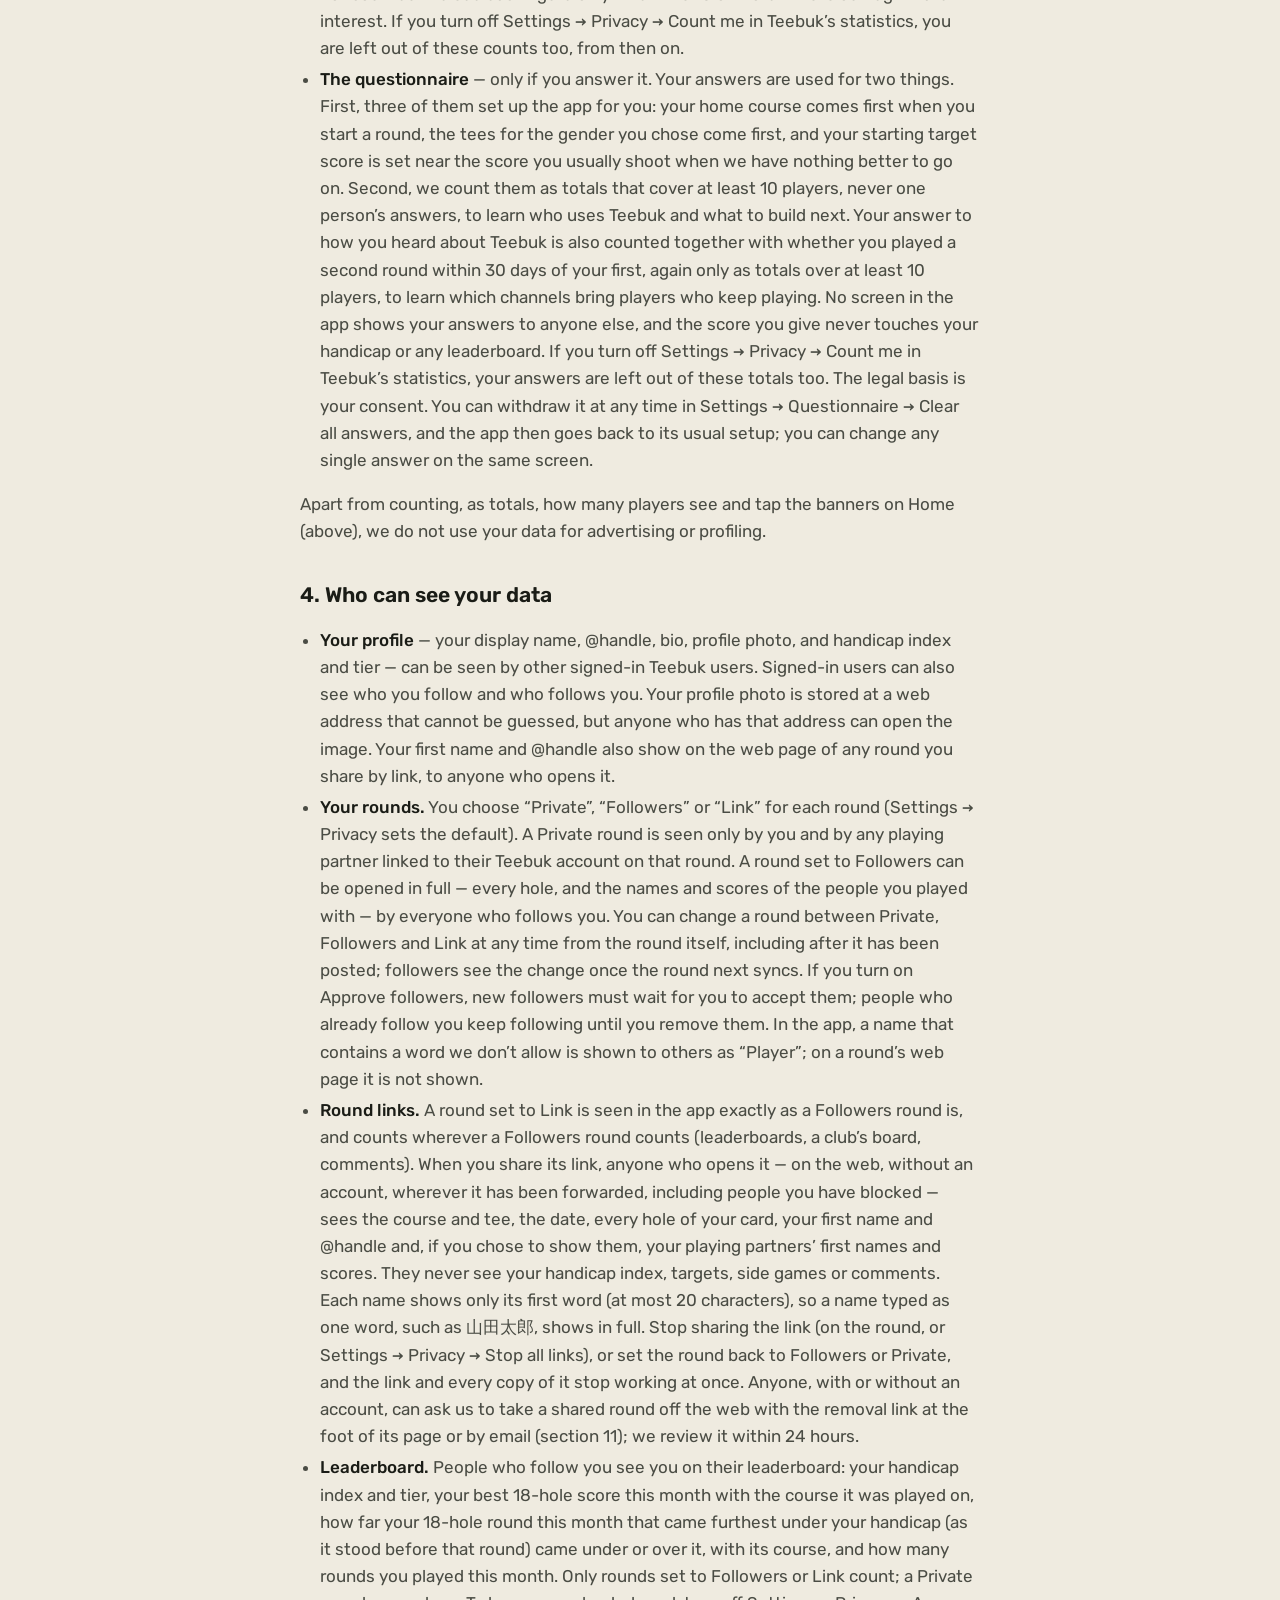
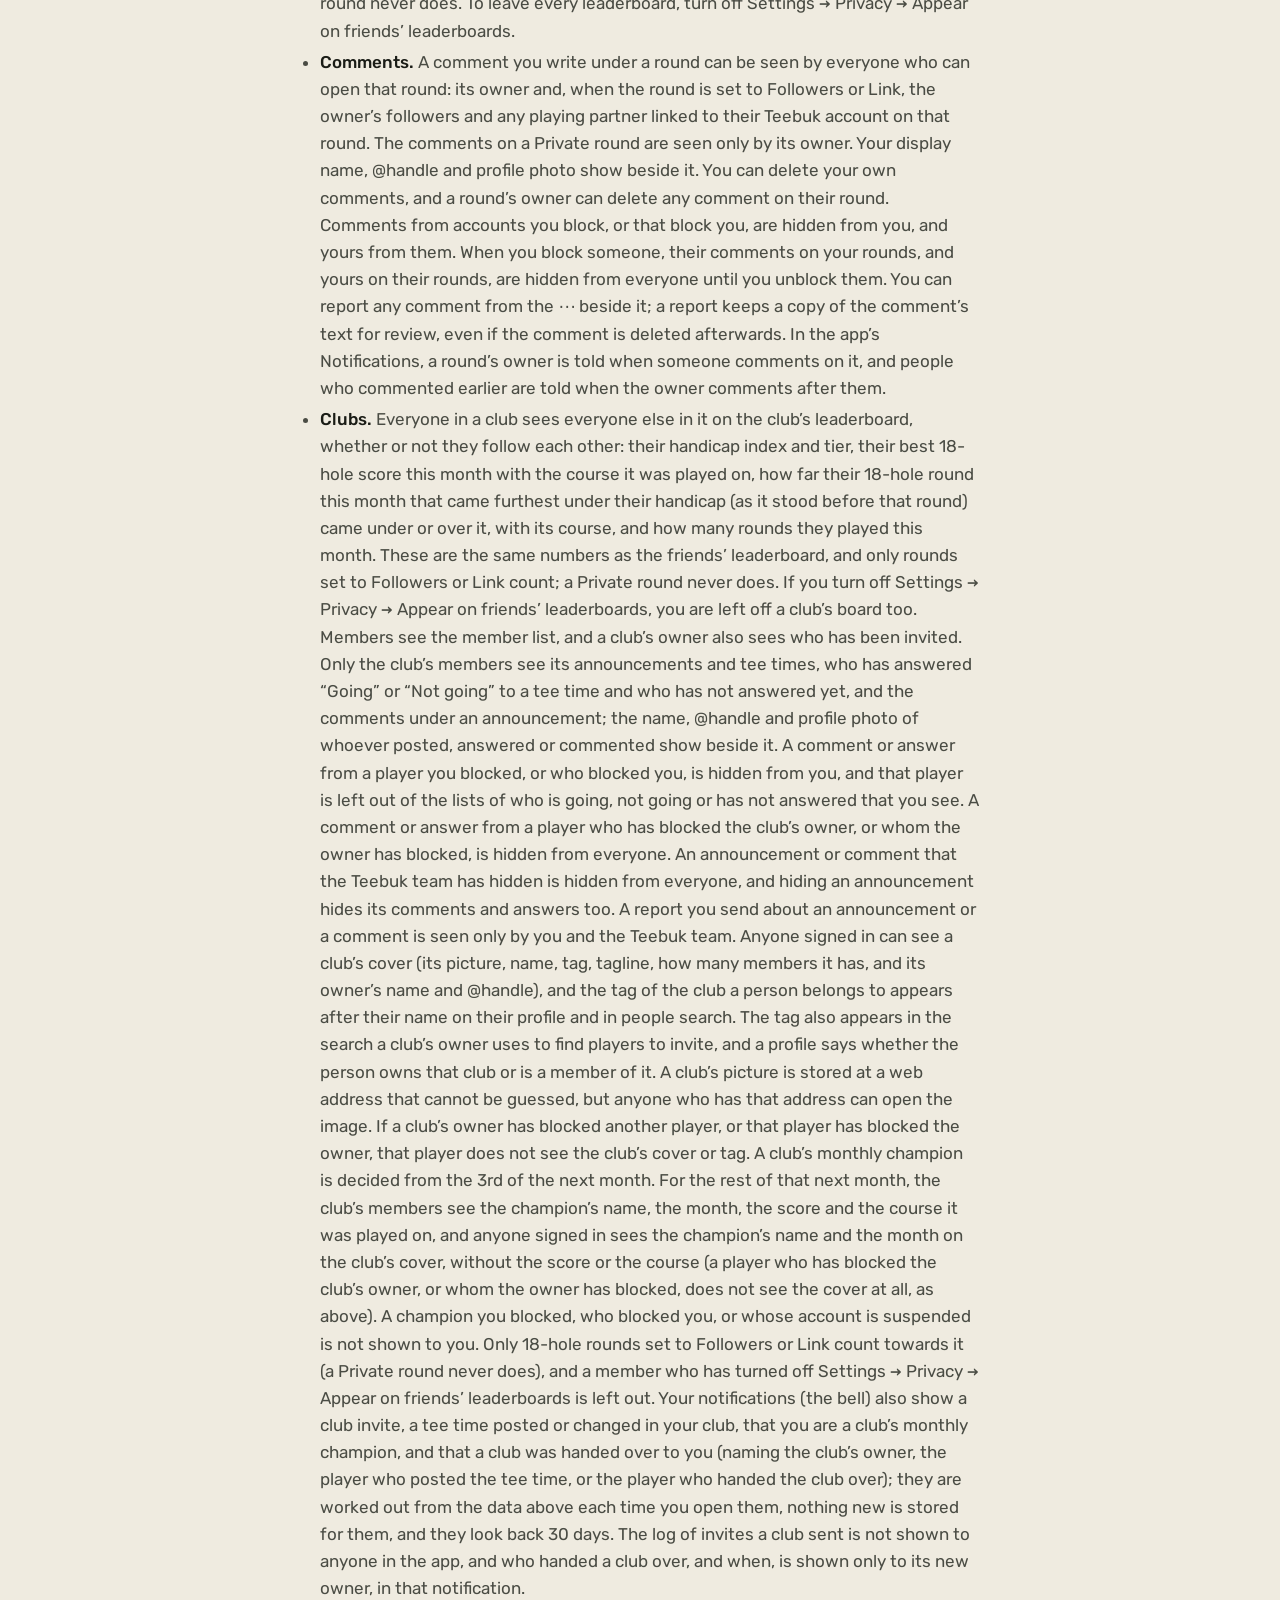
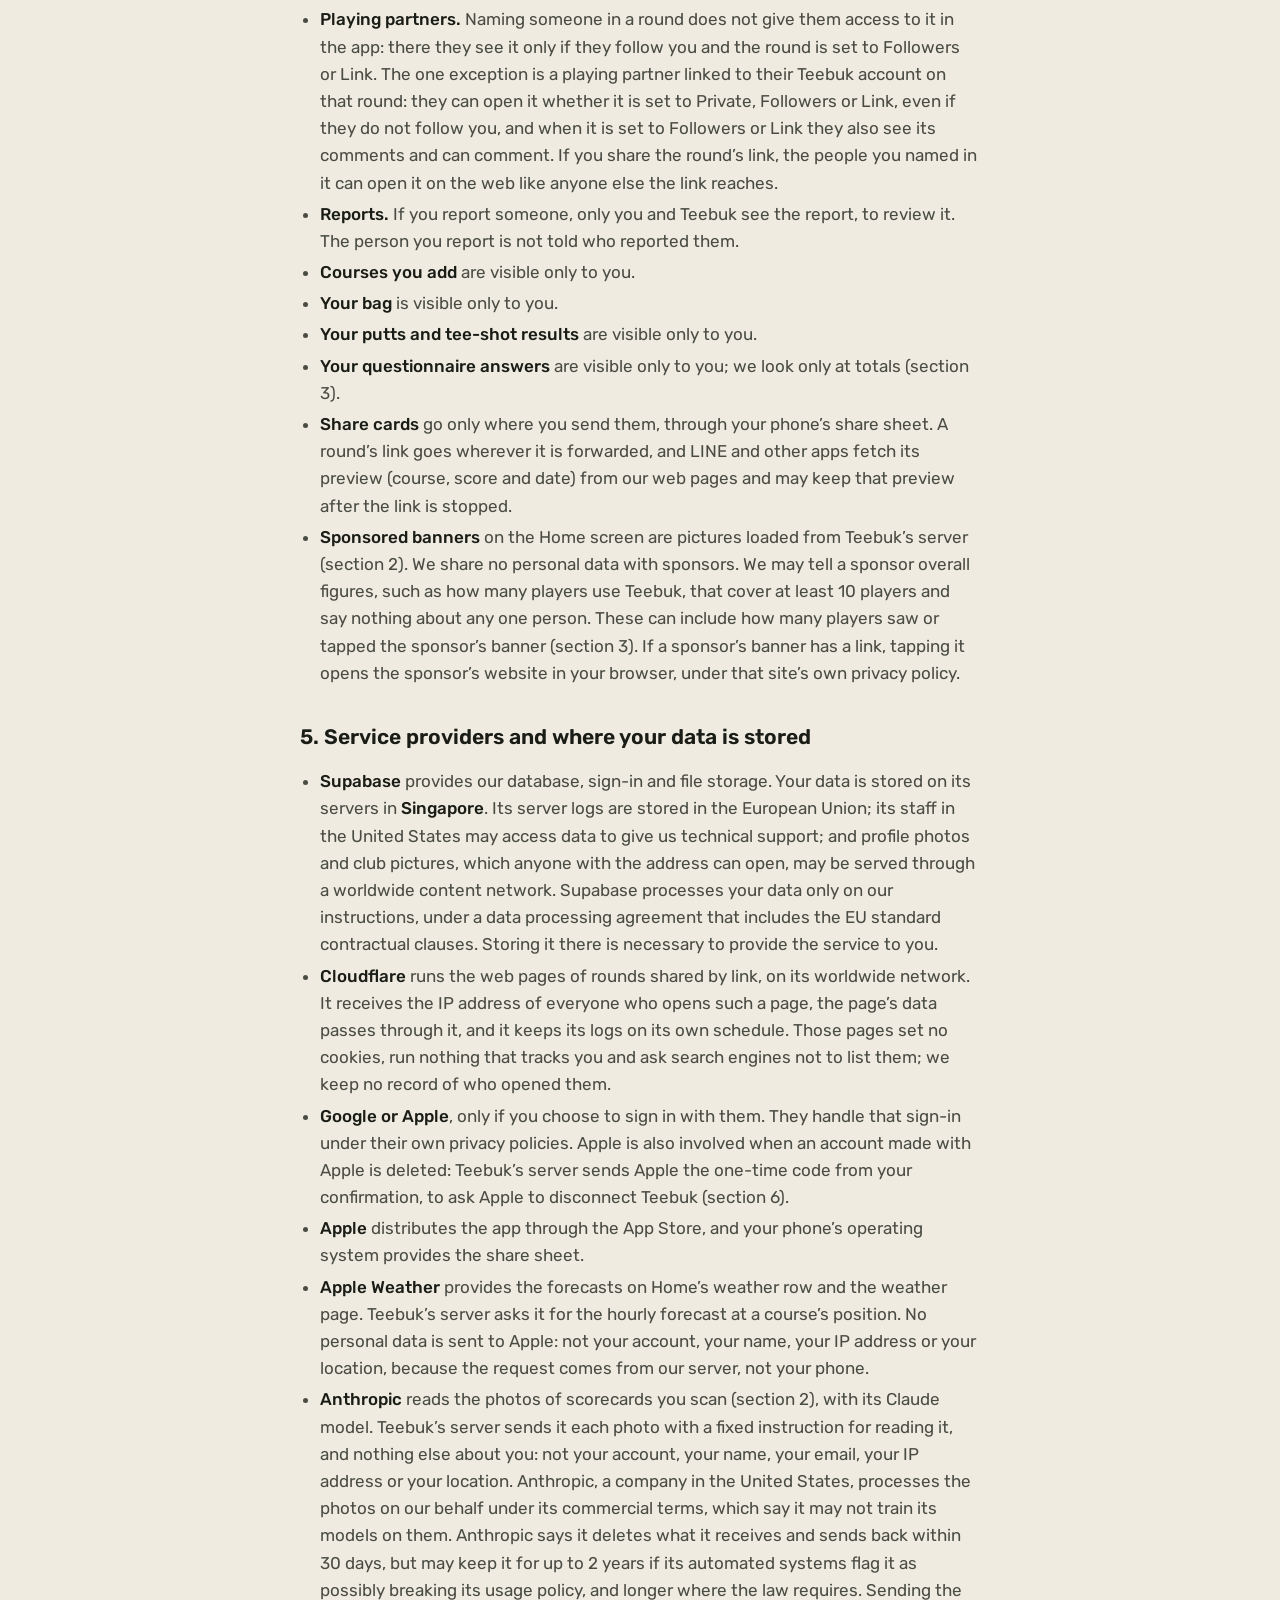
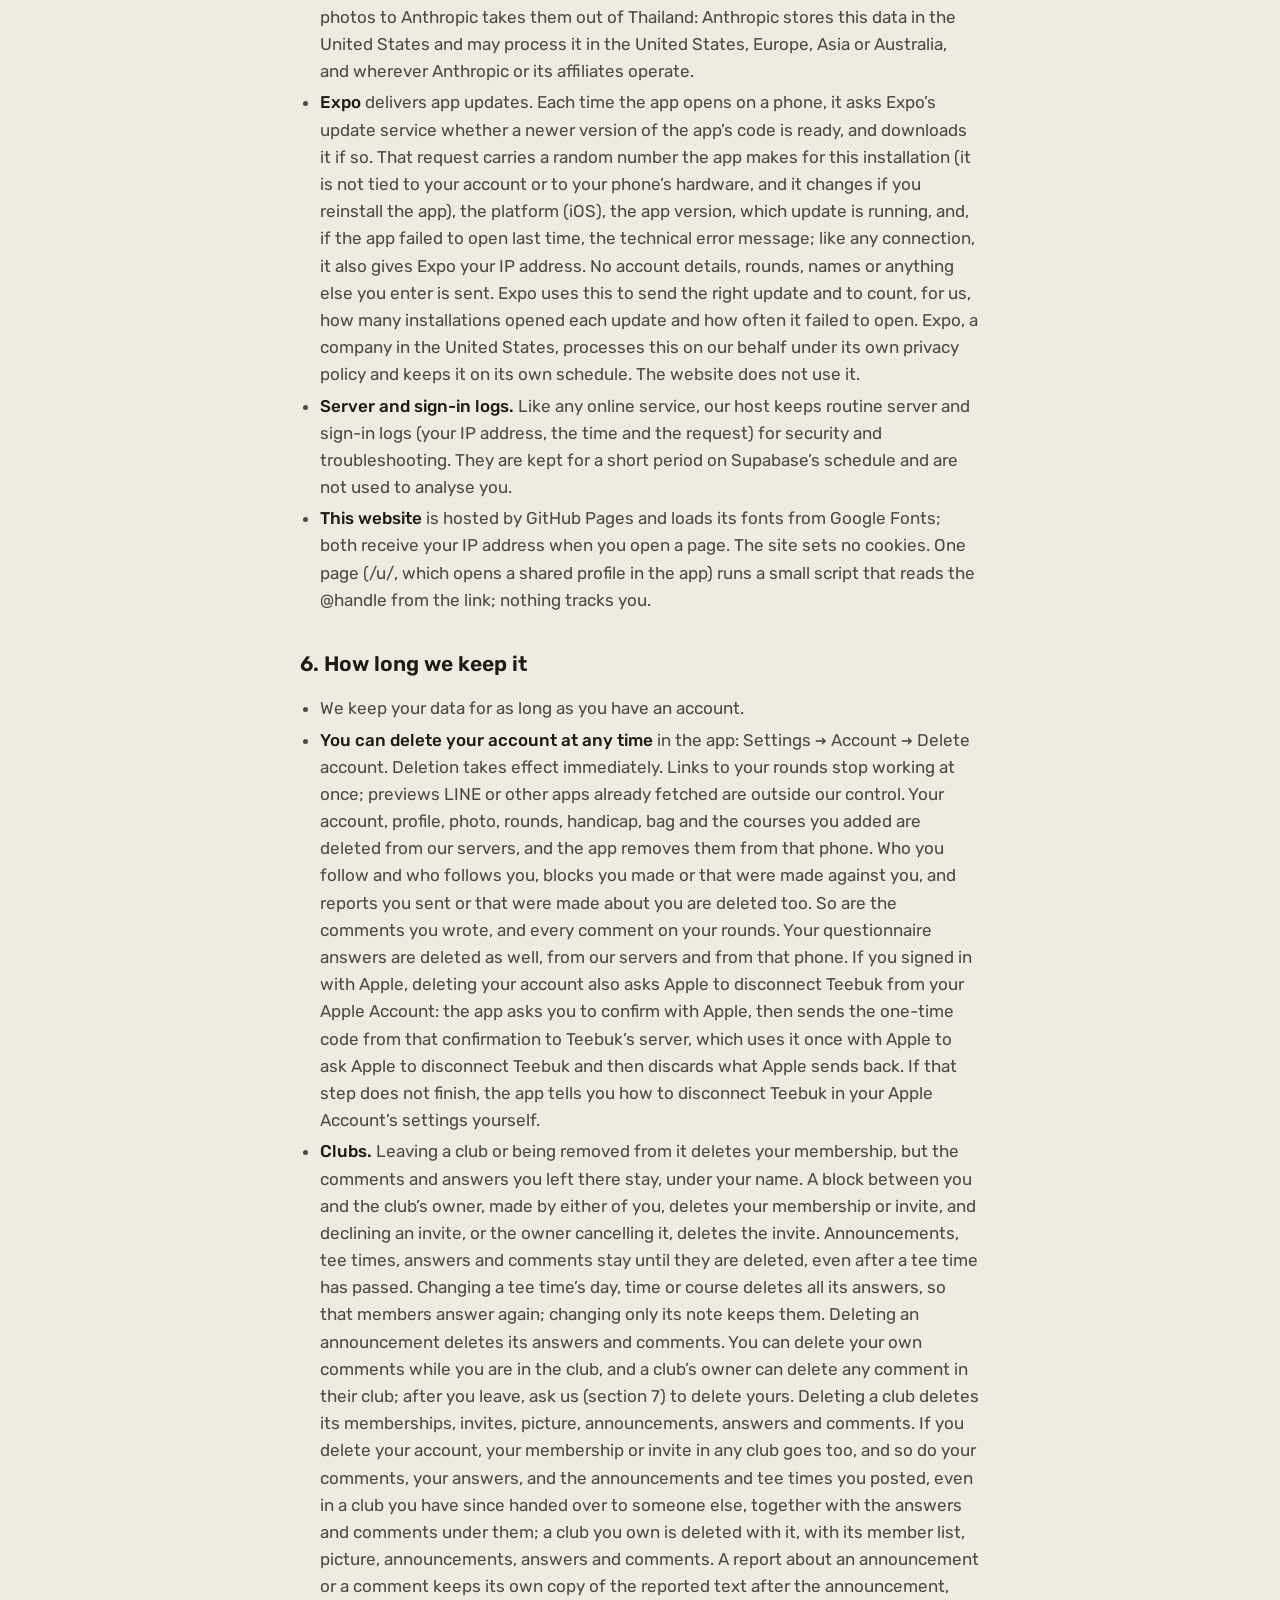
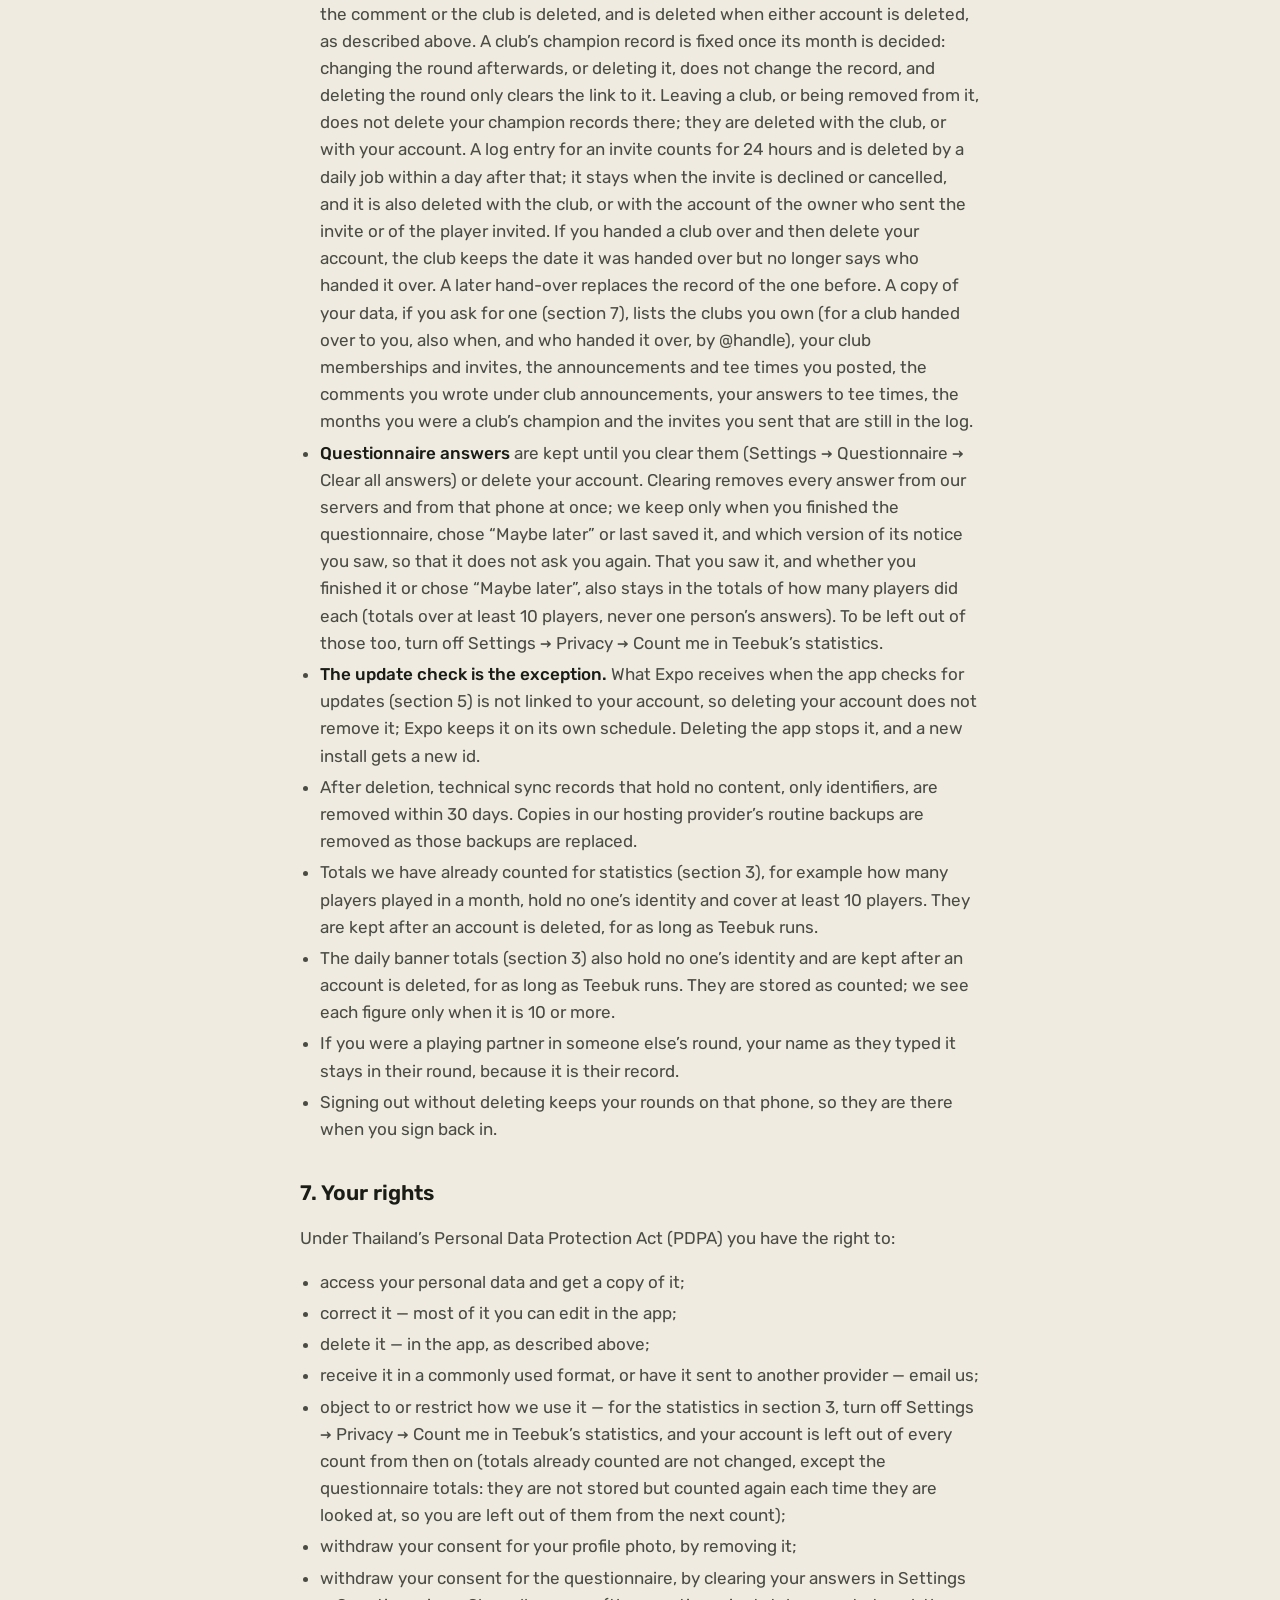
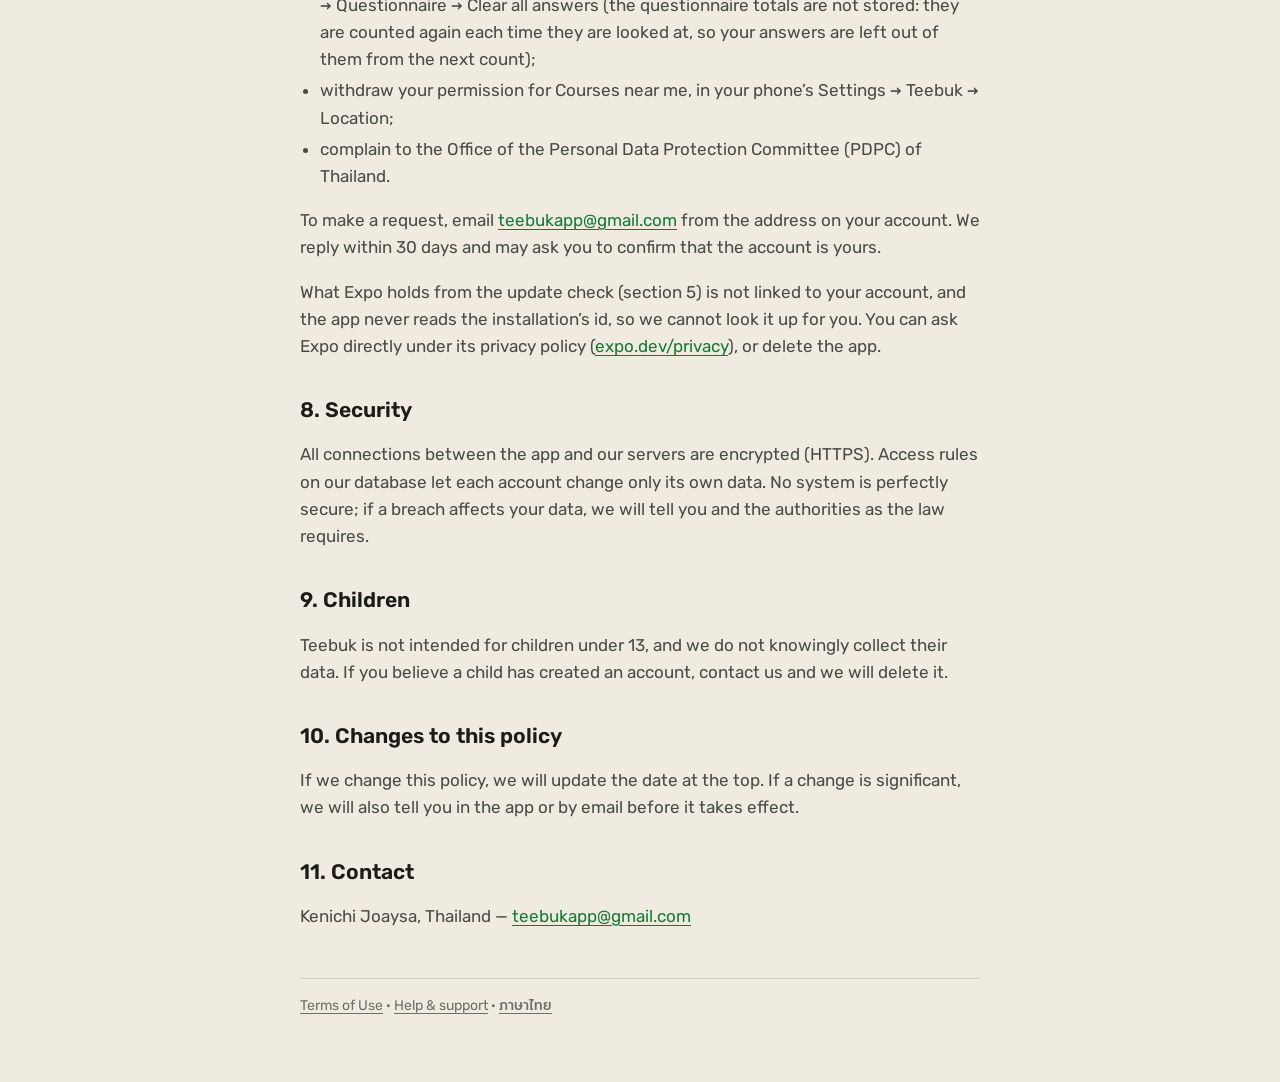
==== commit 56d538b7: "docs: banner reports — privacy, ROPA, release order, checklist Co-Authored-By: Claude Opus 5.5 <nore" ====
--- a/privacy/index.html
+++ b/privacy/index.html
@@ -42,7 +42,7 @@
   <li><strong>On your phone.</strong> The app keeps your rounds, your bag, a copy of your profile and photo, your questionnaire answers, your settings and your sign-in session on the device, so it works without a connection.</li>
   <li><strong>Courses near me (if you allow it).</strong> When you tap Show courses near me while starting a round, your phone asks whether Teebuk may use your location. If you allow it, each time you tap it the app reads your location on your phone only and lists the courses nearest to you, with how far each one is, using course positions from OpenStreetMap that are already in the app. Your location is never sent to us or to anyone else, and it is not kept: it is gone when you leave the round setup screen (on this website, when you leave the round setup page or reload it). Your round saves only the course you tap, as always. You can say no, or turn it off at any time in your phone’s Settings → Teebuk → Location.</li>
   <li><strong>Weather check.</strong> The weather row on Home sends only the name of the course being checked to Teebuk’s server, which asks Apple Weather for a forecast at that course’s position — not yours. Your phone’s location is never sent anywhere, and we do not keep who checked which course.</li>
-  <li><strong>Banners on Home.</strong> The banners on the Home screen are pictures your phone loads from Teebuk’s server. Your phone keeps them, with the list of banners, so that they show without a connection. If your account is counted in Teebuk’s statistics (section 3), your phone also sends Teebuk’s server, for each banner and each day (Thailand time), whether you saw it (the whole banner stayed on screen for at least one second) and how many times you tapped it. Our database adds these numbers to that banner’s totals for the day and keeps no record of who sent them. Your phone keeps these numbers until they are sent (at most 7 days), and remembers for 7 days which banners it has already counted for you, so that you are counted at most once a day for each banner; deleting your account removes both from that phone.</li>
+  <li><strong>Banners on Home.</strong> The banners on the Home screen are pictures your phone loads from Teebuk’s server. Your phone keeps them, with the list of banners, so that they show without a connection. If your account is counted in Teebuk’s statistics (section 3), your phone also sends Teebuk’s server, for each banner and each day (Thailand time), whether you saw it (the whole banner stayed on screen for at least one second) and how many times you tapped it. Our database adds these numbers to that banner’s totals for the day and keeps no record of who sent them. Your phone keeps these numbers until they are sent (at most 7 days), and remembers for 7 days which banners it has already counted for you, so that you are counted at most once a day for each banner; deleting your account removes both from that phone. You can report a banner from the ⋯ beside “Sponsored”: Teebuk adds one to that banner’s count of reports for the day, for the reason you chose, and keeps no record of who sent it.</li>
   <li><strong>App updates.</strong> Each time the app opens, Expo’s update service receives a random id for this installation, the app version, the error message if the app failed to open last time, and your IP address (section 5). It is not linked to your account.</li>
 </ul>
 <div class="card">
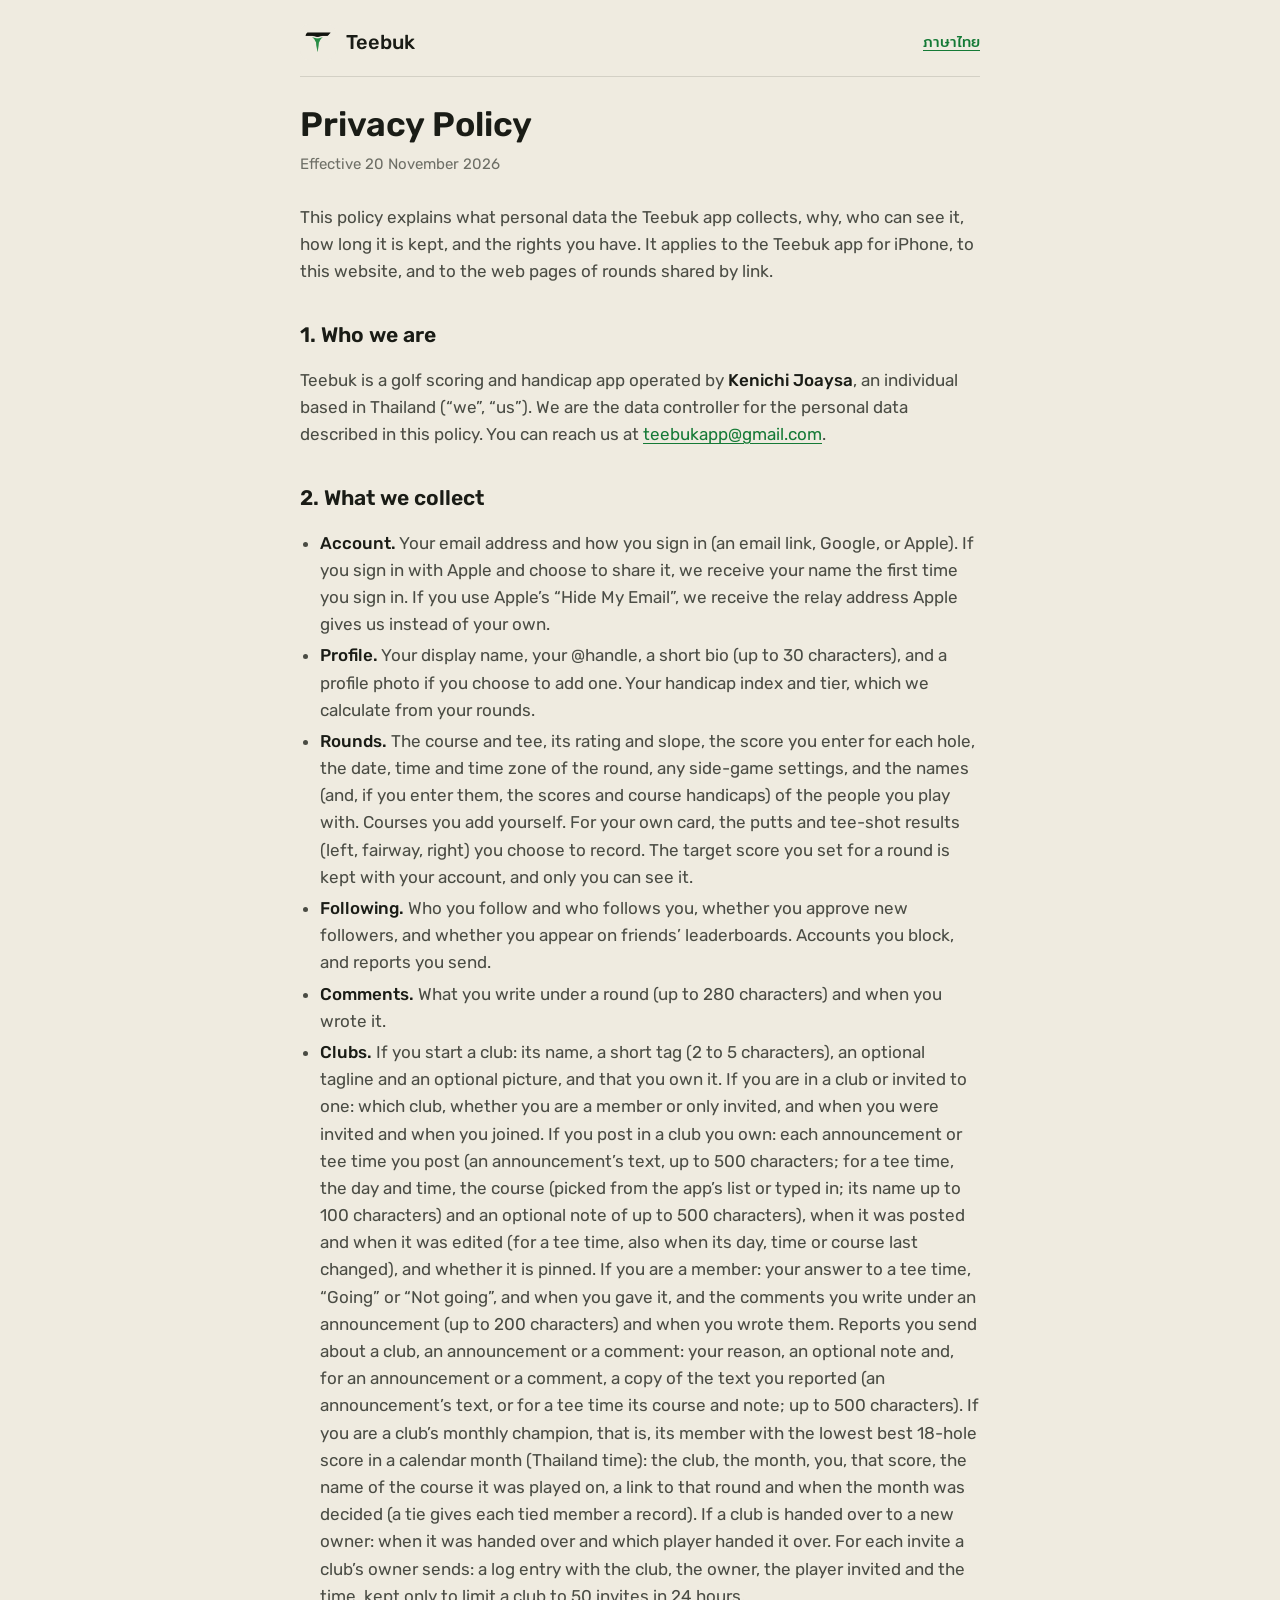
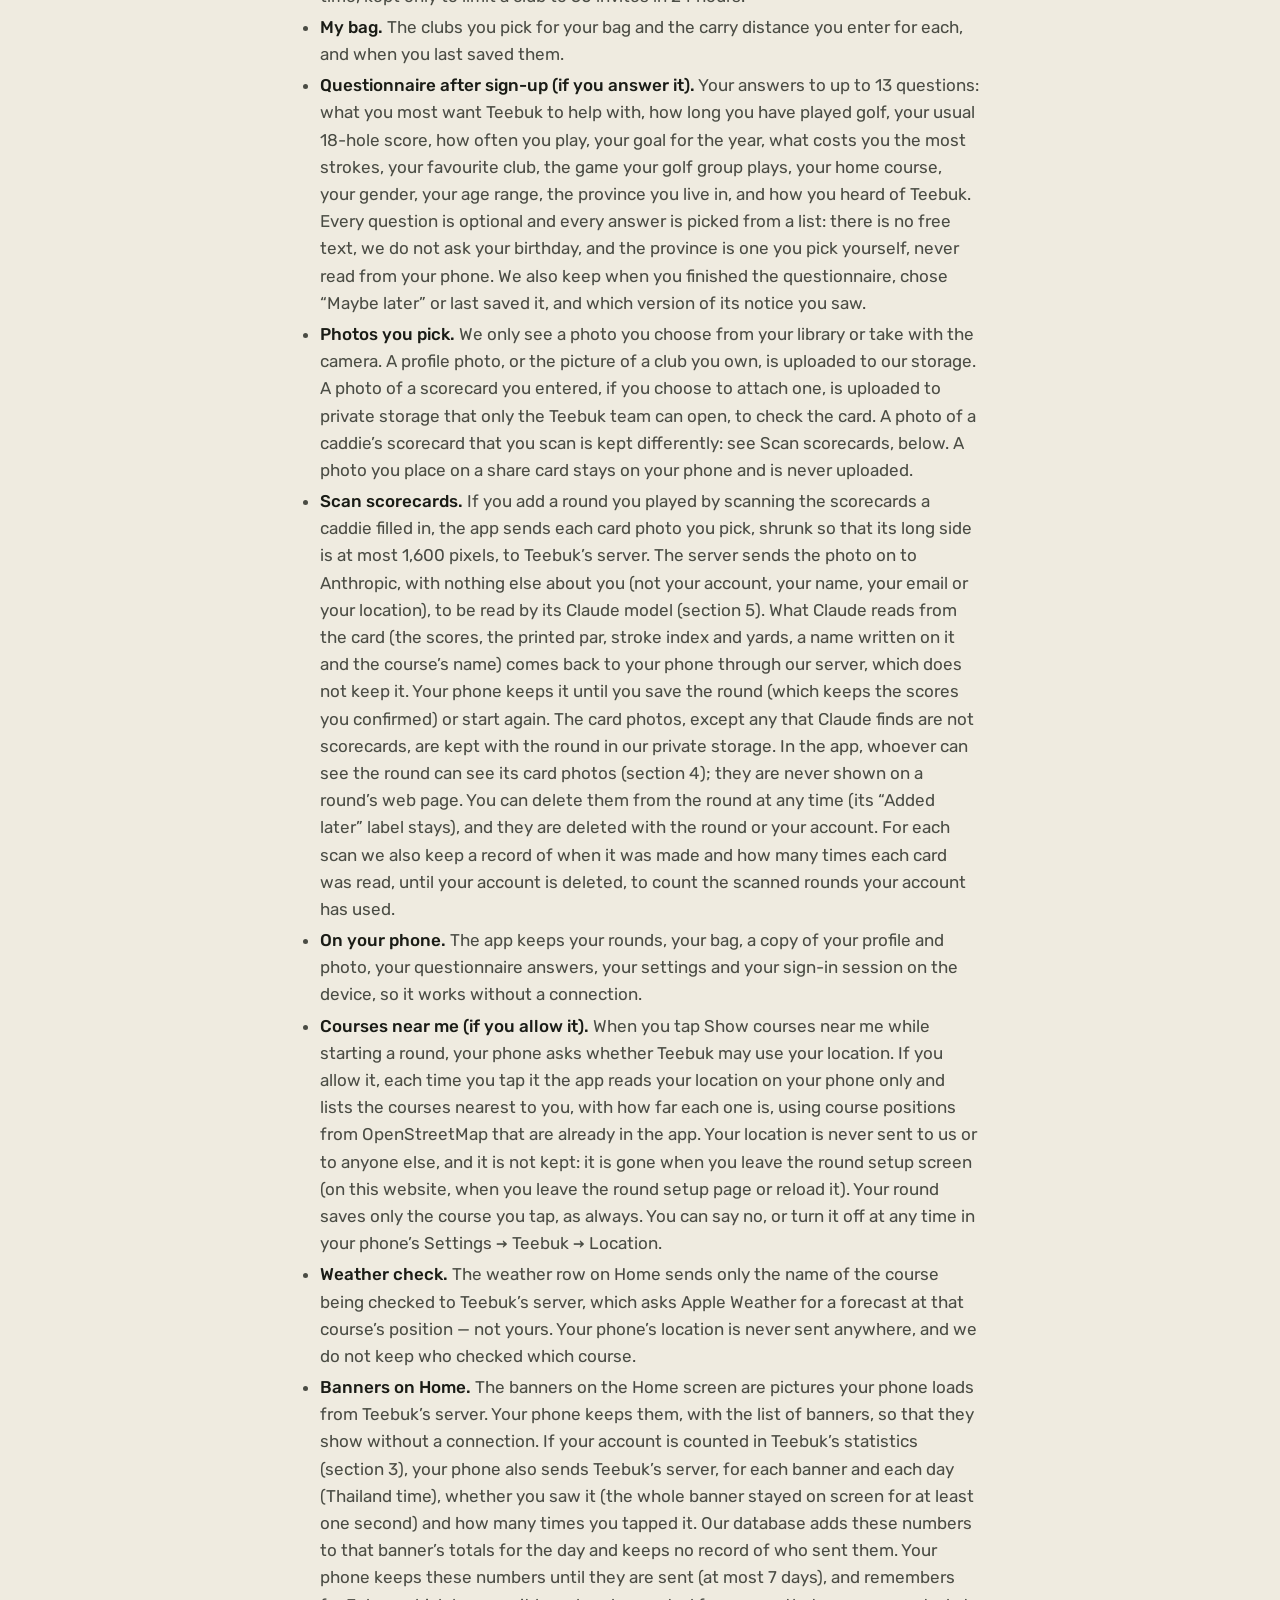
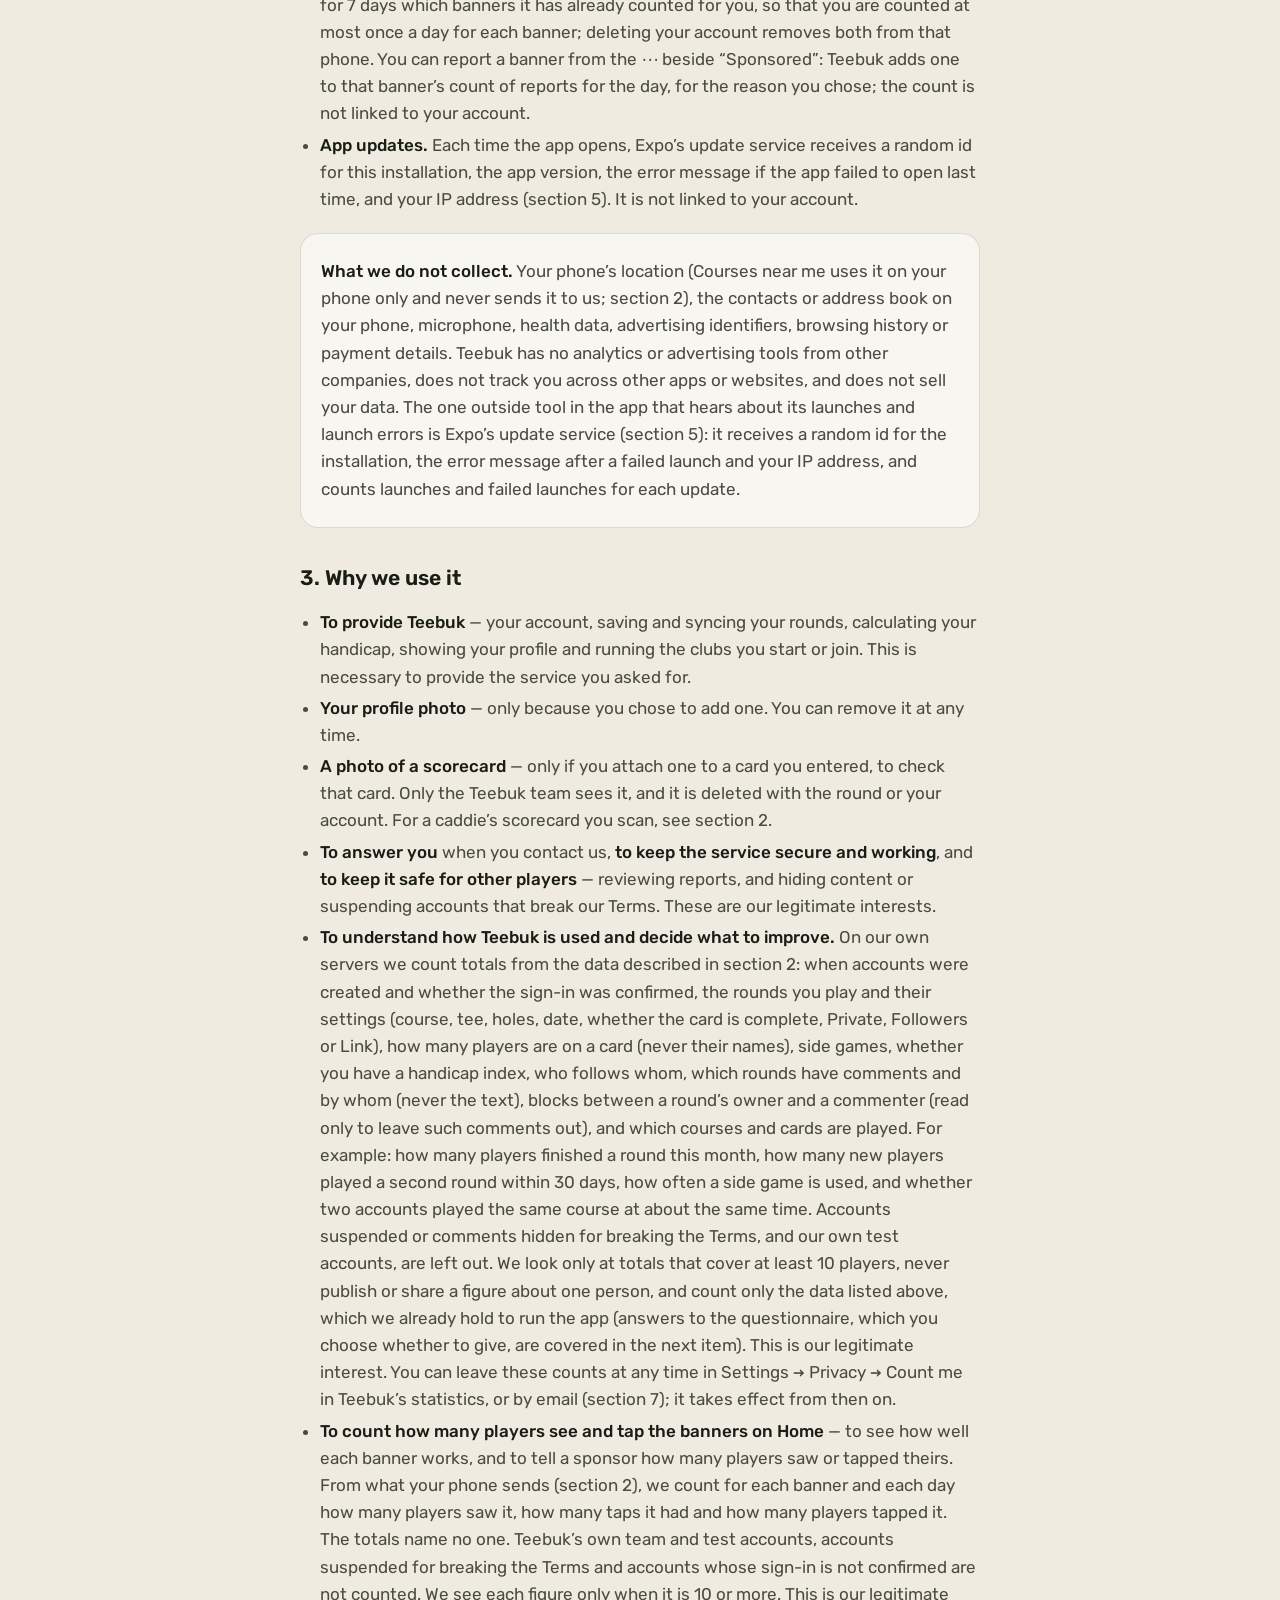
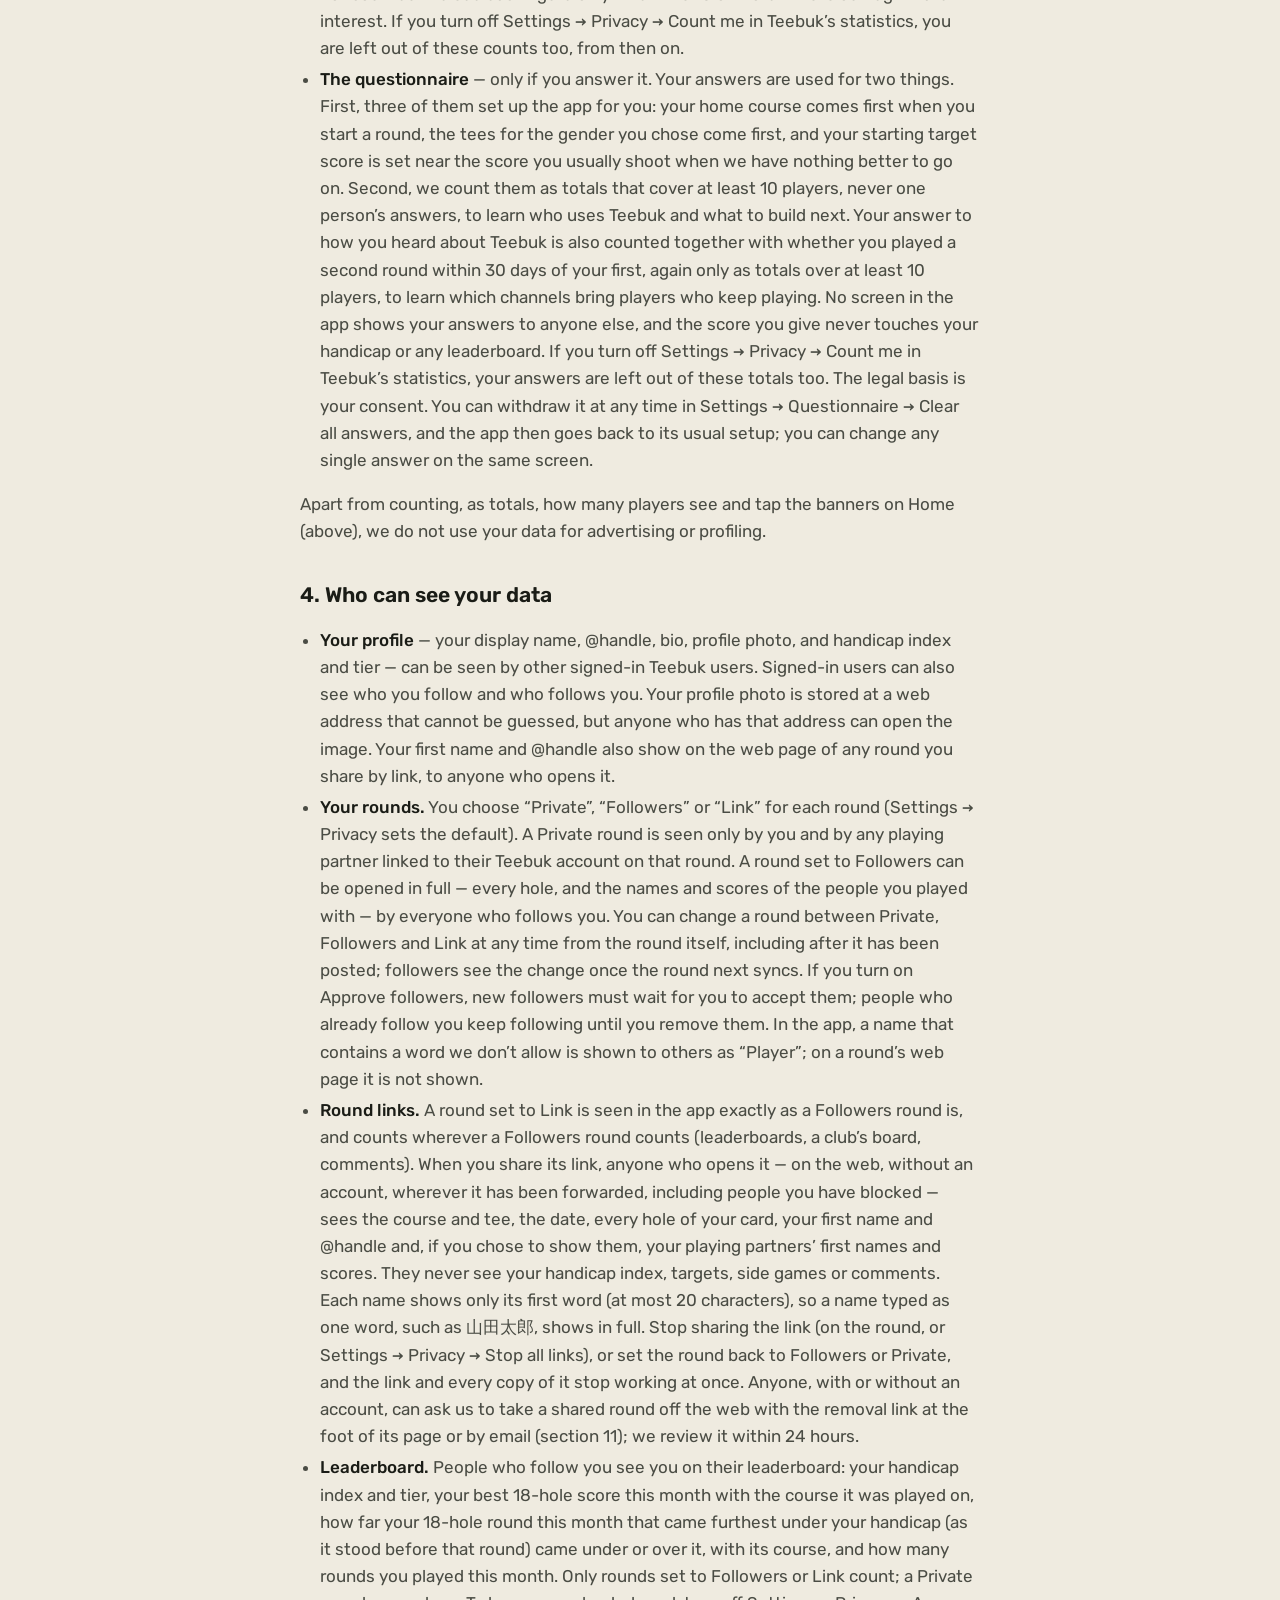
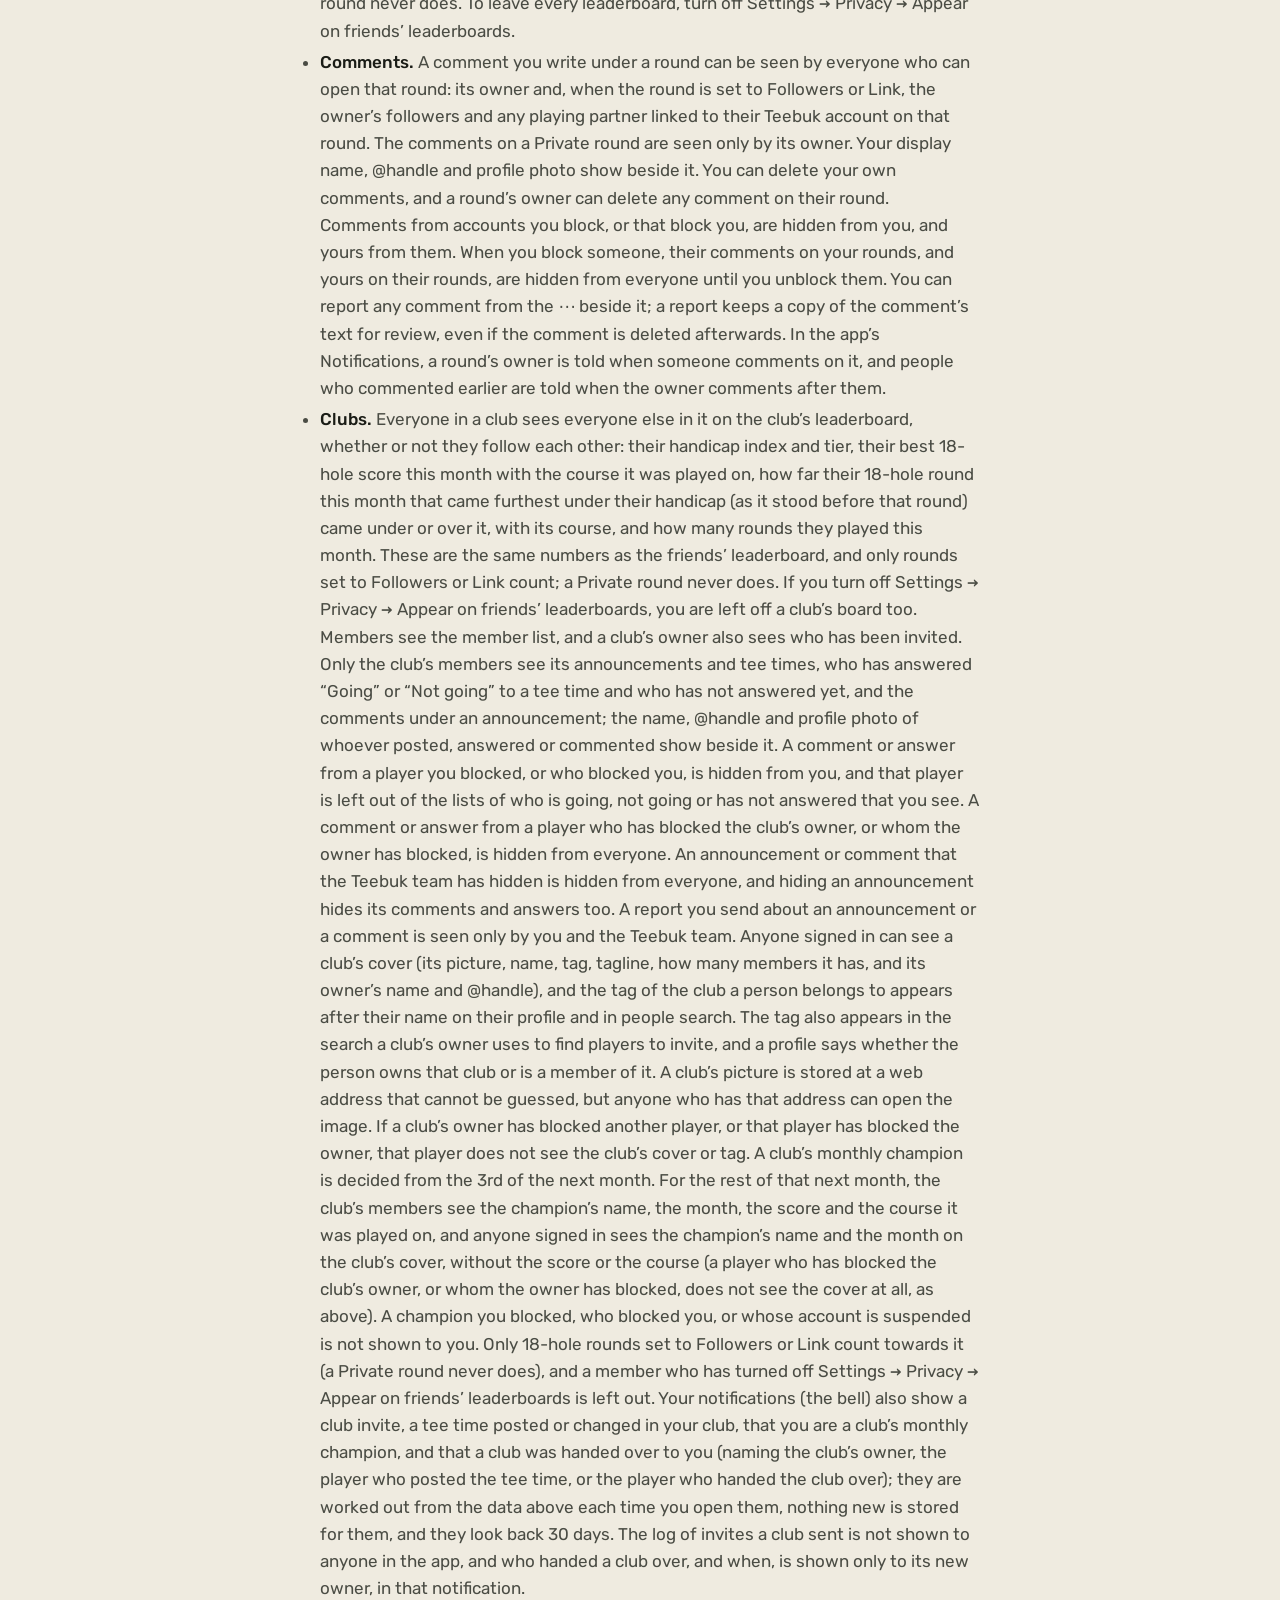
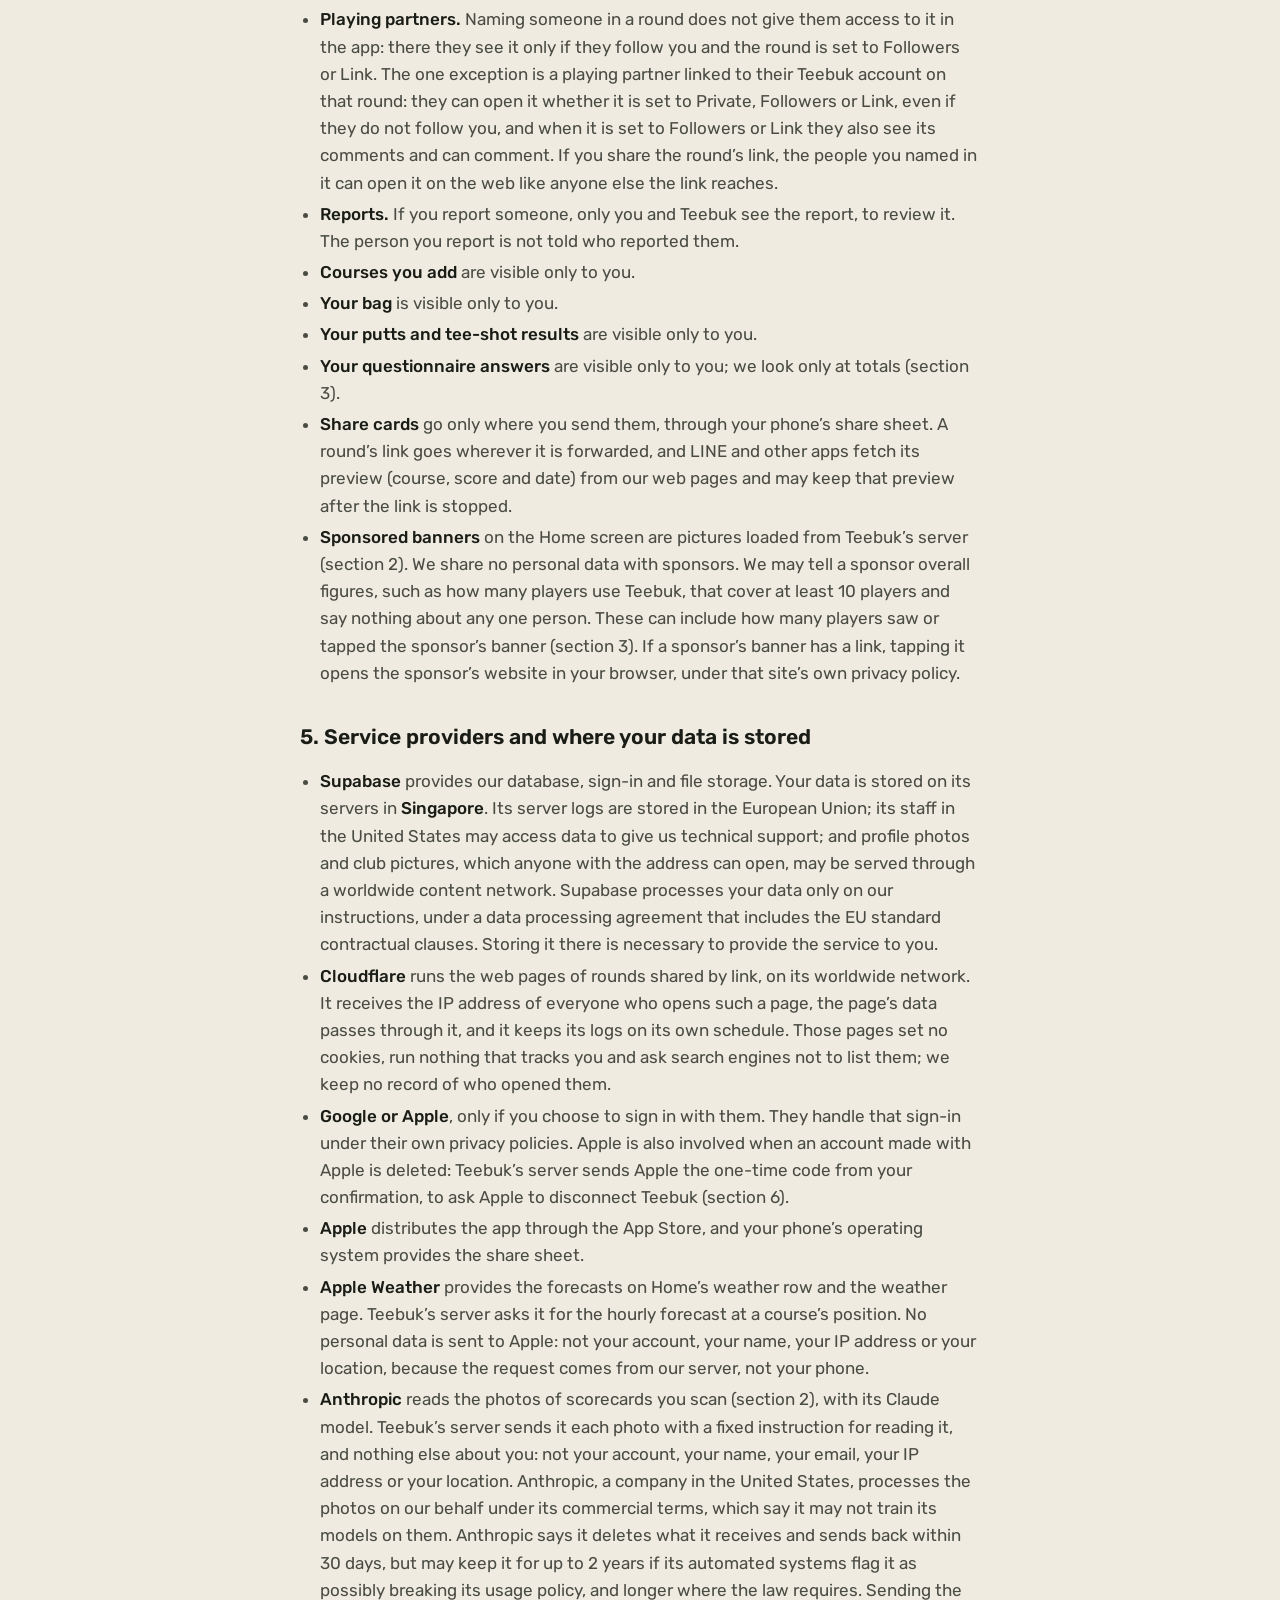
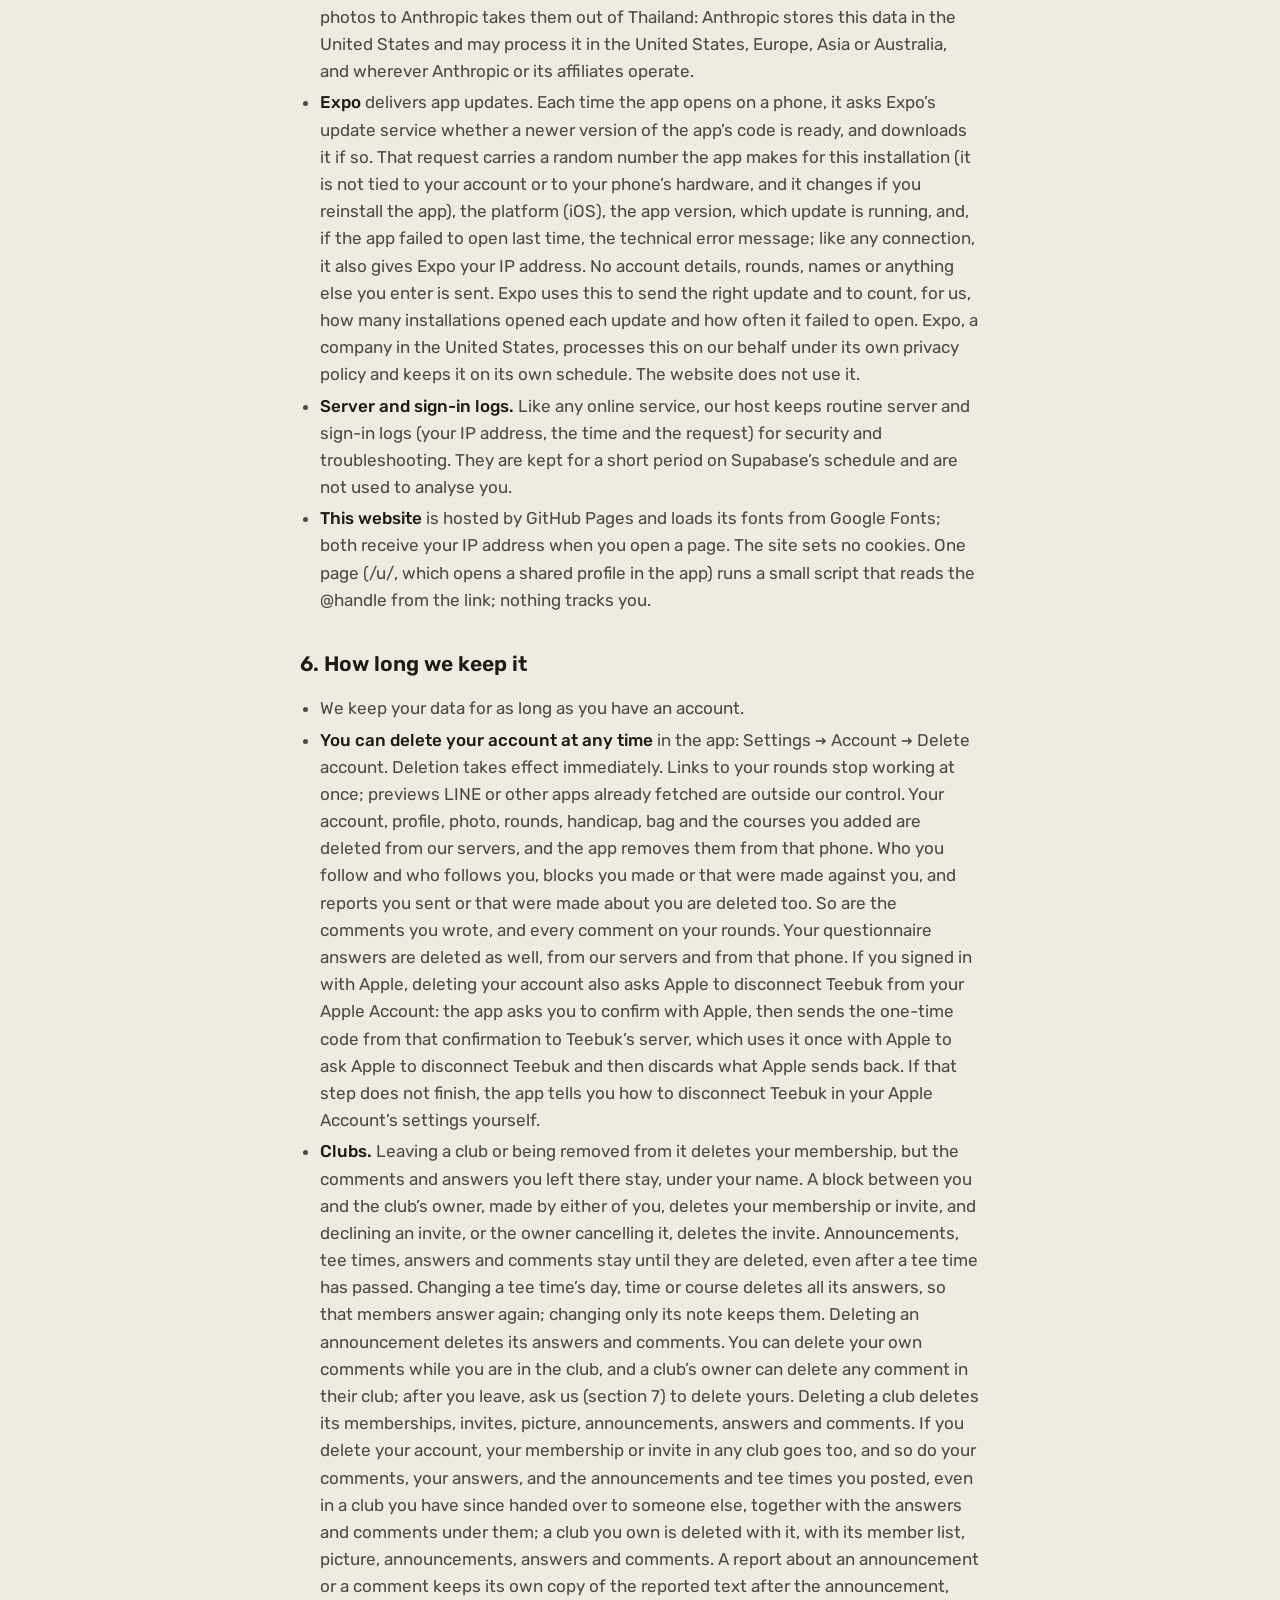
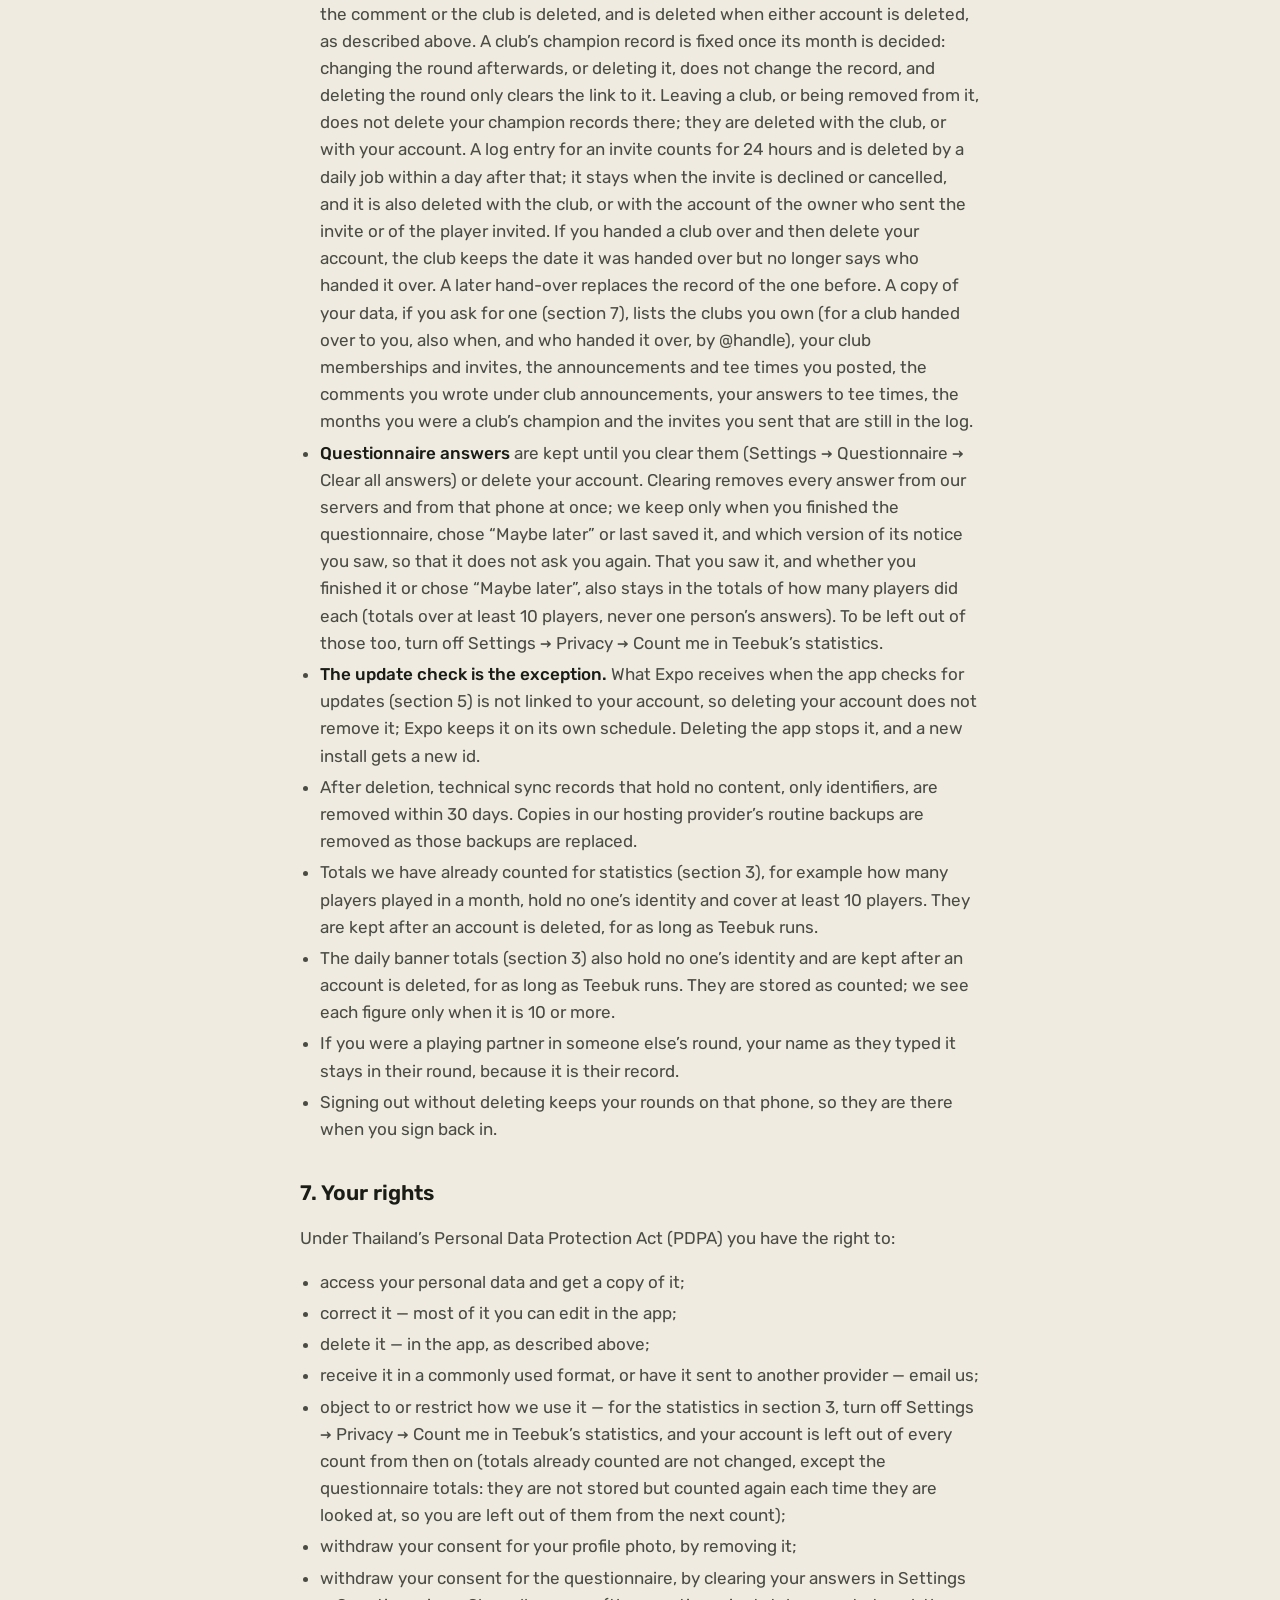
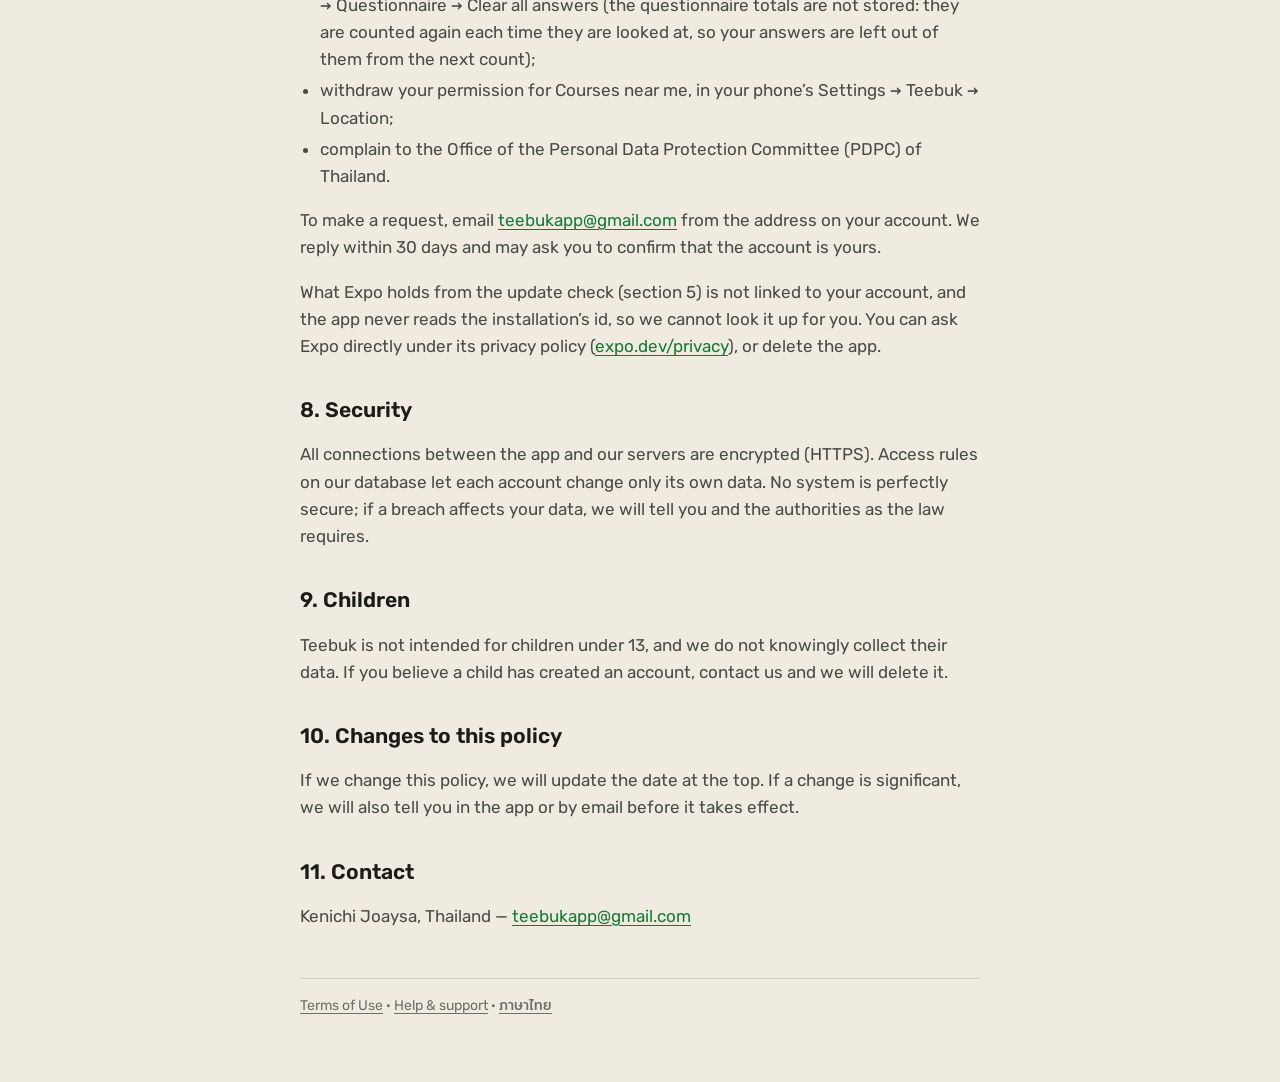
==== commit 866ee7da: "fix: ad report copy says only what is true; runbook, checklist and small guards Co-Authored-By: Clau" ====
--- a/privacy/index.html
+++ b/privacy/index.html
@@ -42,7 +42,7 @@
   <li><strong>On your phone.</strong> The app keeps your rounds, your bag, a copy of your profile and photo, your questionnaire answers, your settings and your sign-in session on the device, so it works without a connection.</li>
   <li><strong>Courses near me (if you allow it).</strong> When you tap Show courses near me while starting a round, your phone asks whether Teebuk may use your location. If you allow it, each time you tap it the app reads your location on your phone only and lists the courses nearest to you, with how far each one is, using course positions from OpenStreetMap that are already in the app. Your location is never sent to us or to anyone else, and it is not kept: it is gone when you leave the round setup screen (on this website, when you leave the round setup page or reload it). Your round saves only the course you tap, as always. You can say no, or turn it off at any time in your phone’s Settings → Teebuk → Location.</li>
   <li><strong>Weather check.</strong> The weather row on Home sends only the name of the course being checked to Teebuk’s server, which asks Apple Weather for a forecast at that course’s position — not yours. Your phone’s location is never sent anywhere, and we do not keep who checked which course.</li>
-  <li><strong>Banners on Home.</strong> The banners on the Home screen are pictures your phone loads from Teebuk’s server. Your phone keeps them, with the list of banners, so that they show without a connection. If your account is counted in Teebuk’s statistics (section 3), your phone also sends Teebuk’s server, for each banner and each day (Thailand time), whether you saw it (the whole banner stayed on screen for at least one second) and how many times you tapped it. Our database adds these numbers to that banner’s totals for the day and keeps no record of who sent them. Your phone keeps these numbers until they are sent (at most 7 days), and remembers for 7 days which banners it has already counted for you, so that you are counted at most once a day for each banner; deleting your account removes both from that phone. You can report a banner from the ⋯ beside “Sponsored”: Teebuk adds one to that banner’s count of reports for the day, for the reason you chose, and keeps no record of who sent it.</li>
+  <li><strong>Banners on Home.</strong> The banners on the Home screen are pictures your phone loads from Teebuk’s server. Your phone keeps them, with the list of banners, so that they show without a connection. If your account is counted in Teebuk’s statistics (section 3), your phone also sends Teebuk’s server, for each banner and each day (Thailand time), whether you saw it (the whole banner stayed on screen for at least one second) and how many times you tapped it. Our database adds these numbers to that banner’s totals for the day and keeps no record of who sent them. Your phone keeps these numbers until they are sent (at most 7 days), and remembers for 7 days which banners it has already counted for you, so that you are counted at most once a day for each banner; deleting your account removes both from that phone. You can report a banner from the ⋯ beside “Sponsored”: Teebuk adds one to that banner’s count of reports for the day, for the reason you chose; the count is not linked to your account.</li>
   <li><strong>App updates.</strong> Each time the app opens, Expo’s update service receives a random id for this installation, the app version, the error message if the app failed to open last time, and your IP address (section 5). It is not linked to your account.</li>
 </ul>
 <div class="card">
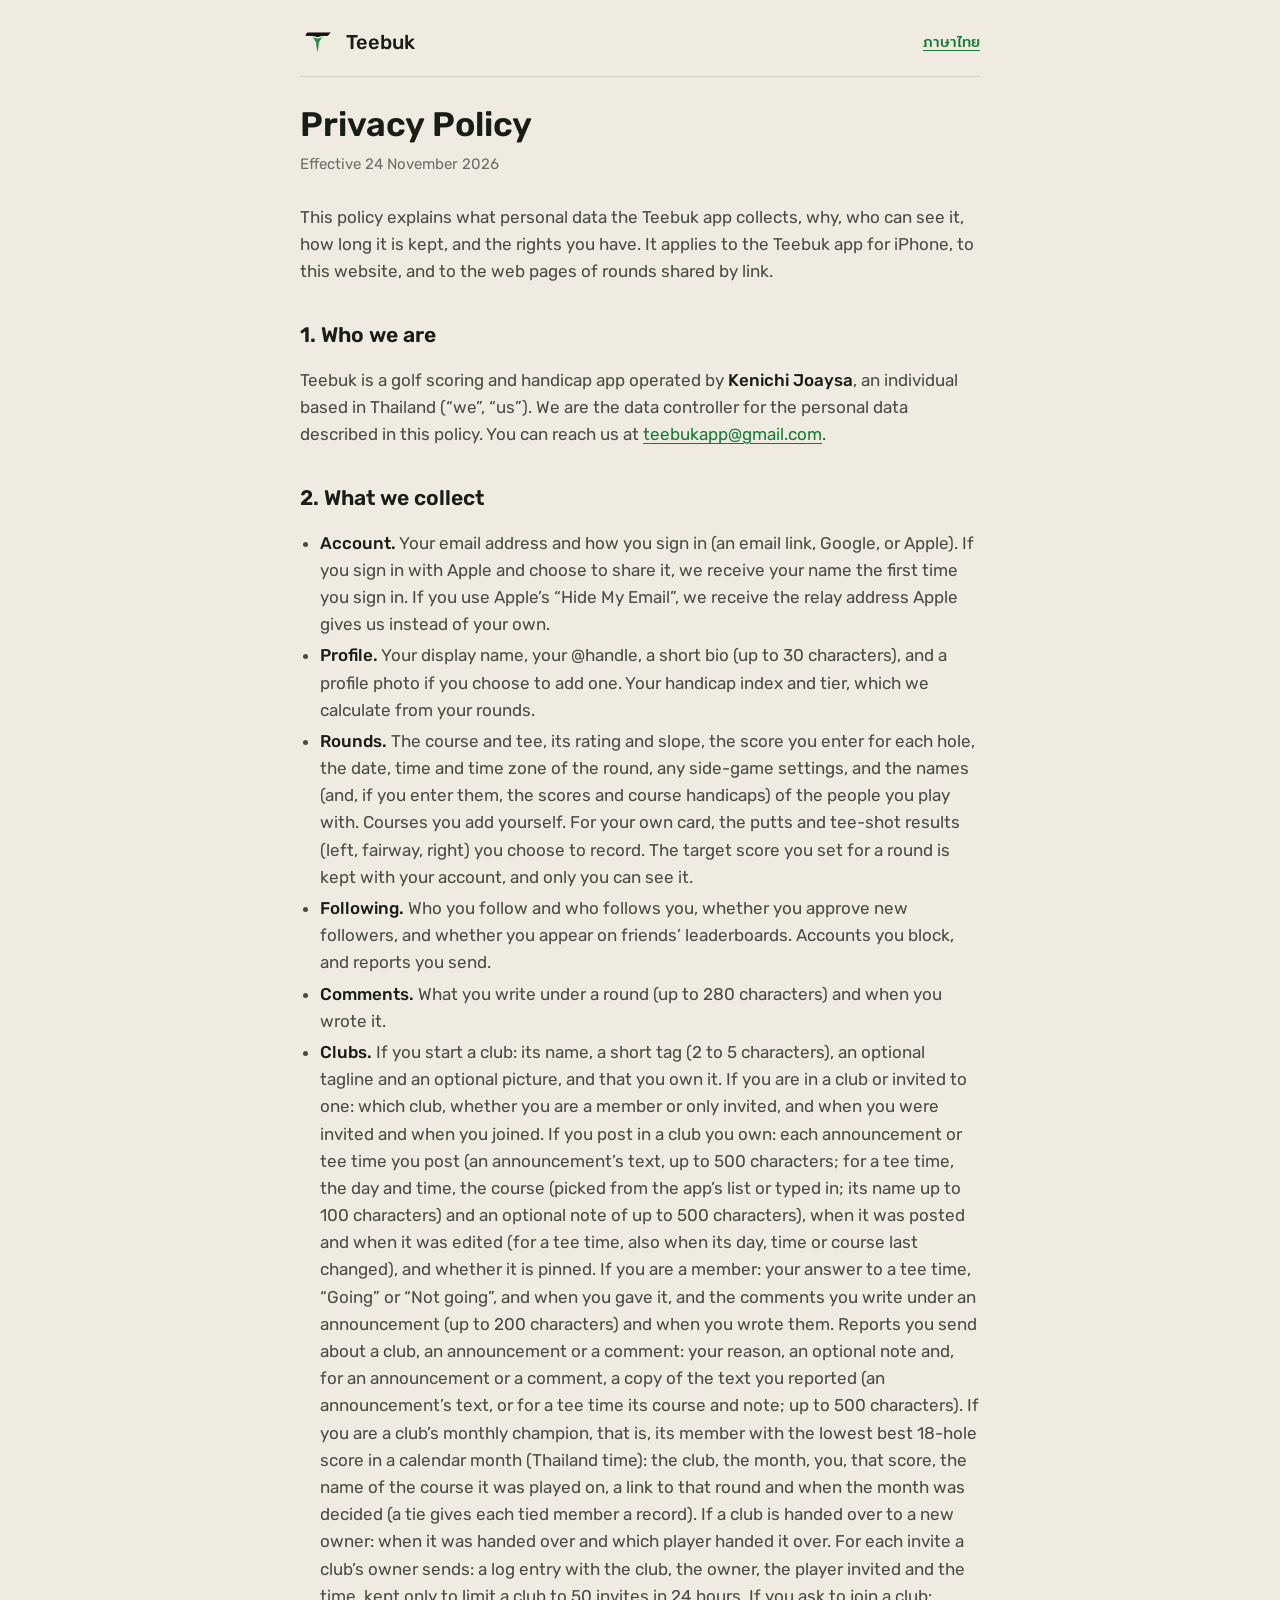
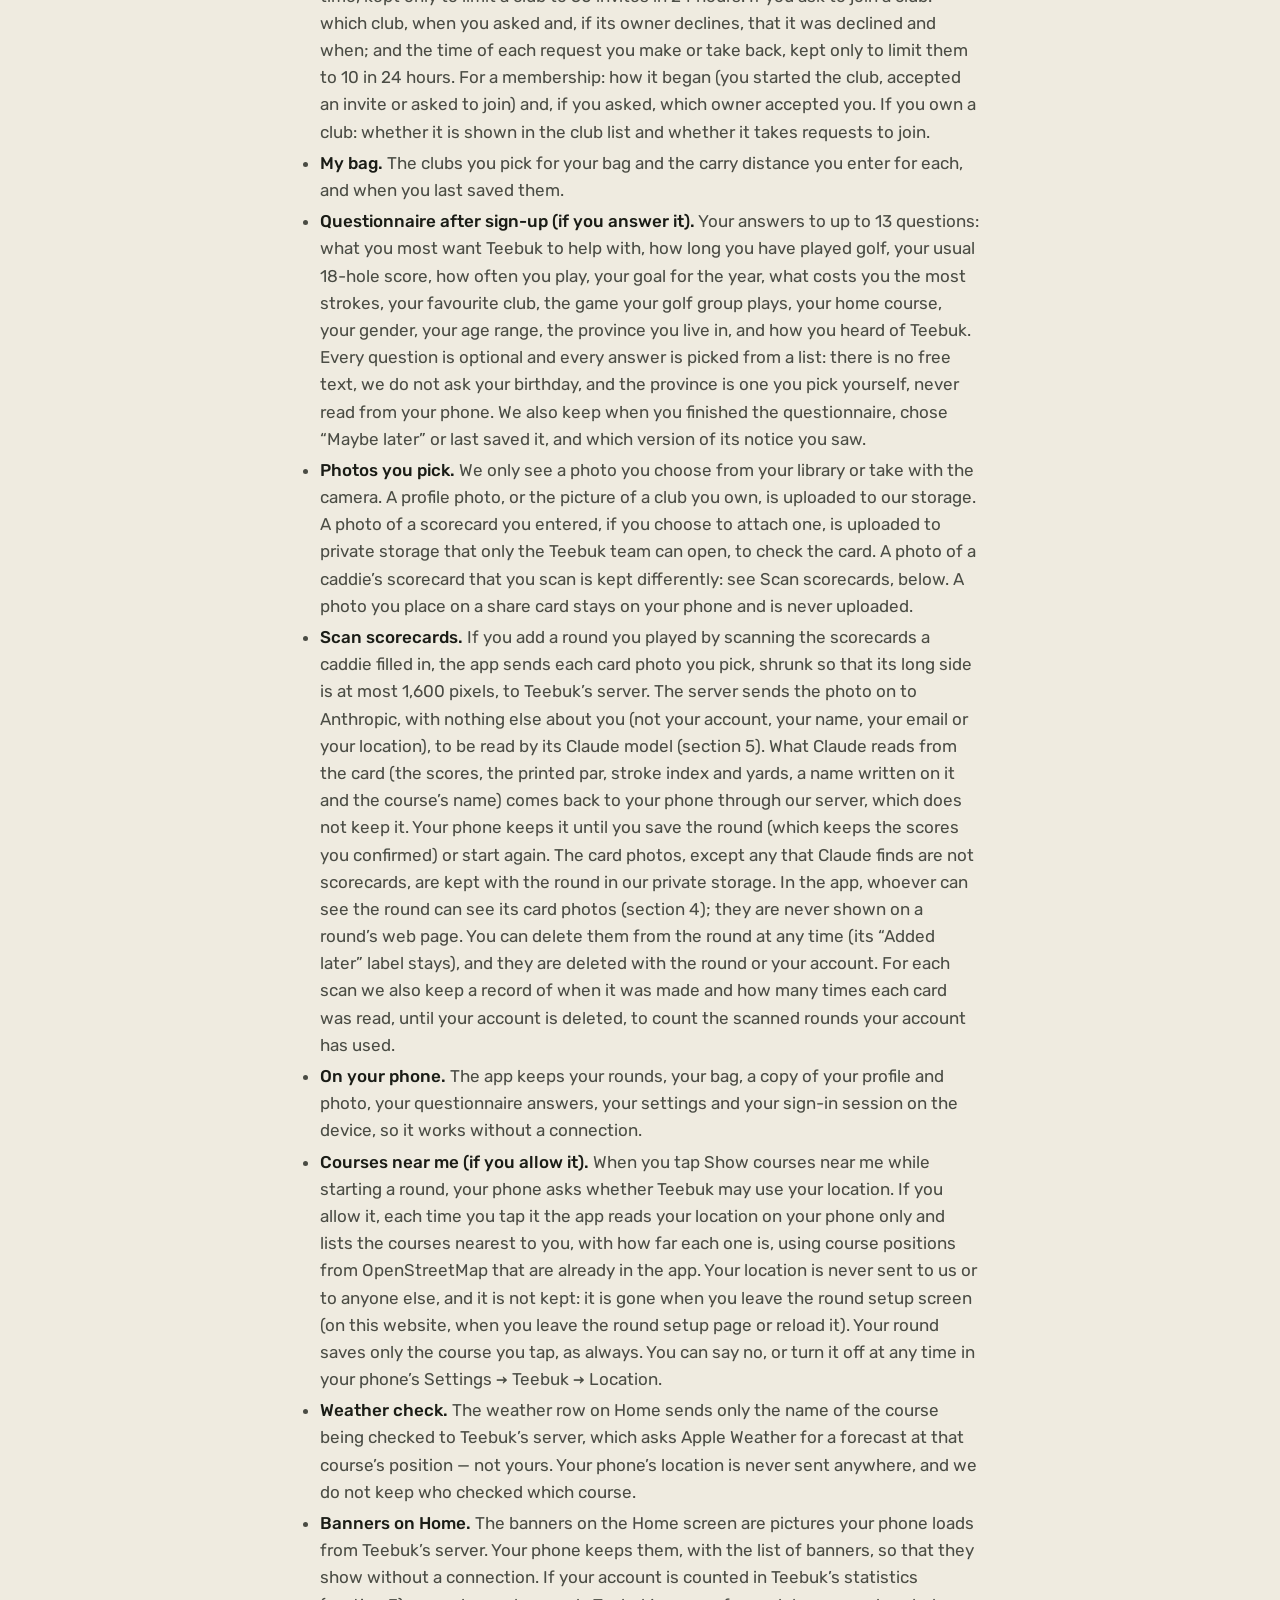
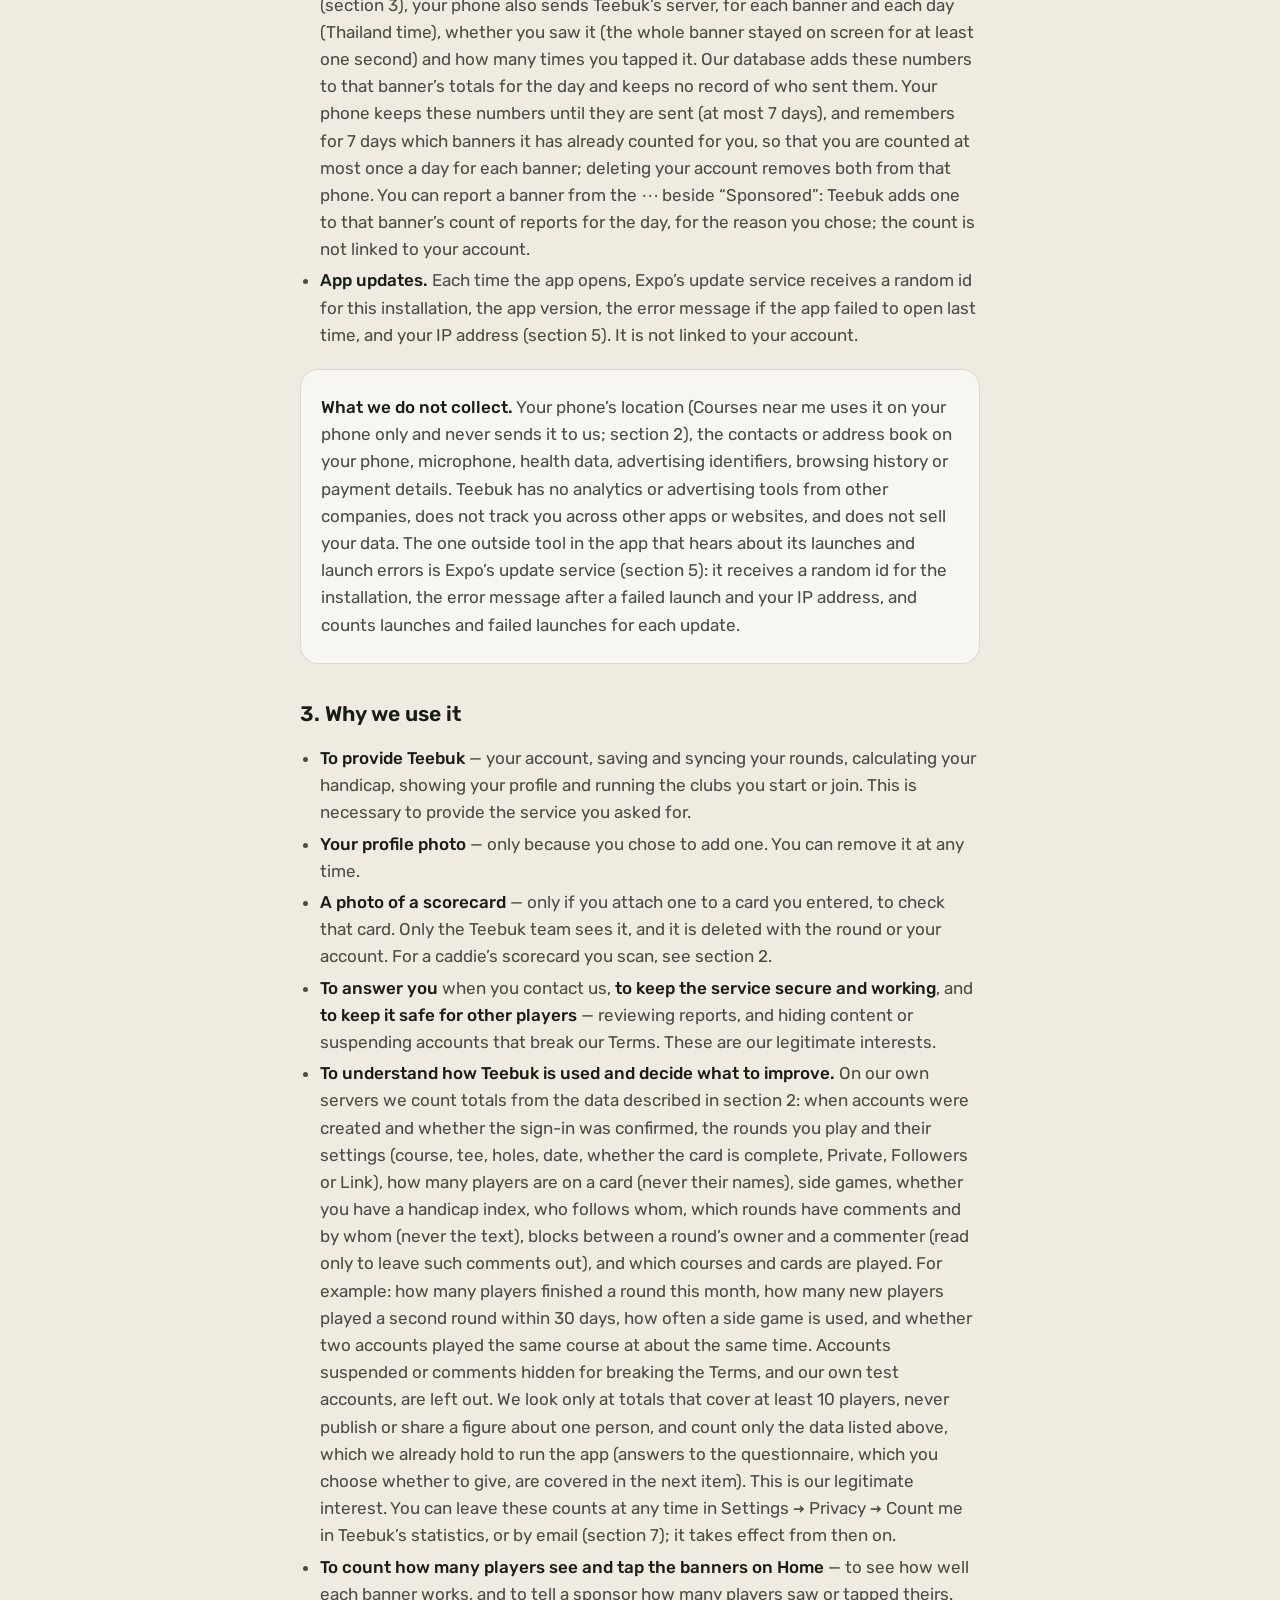
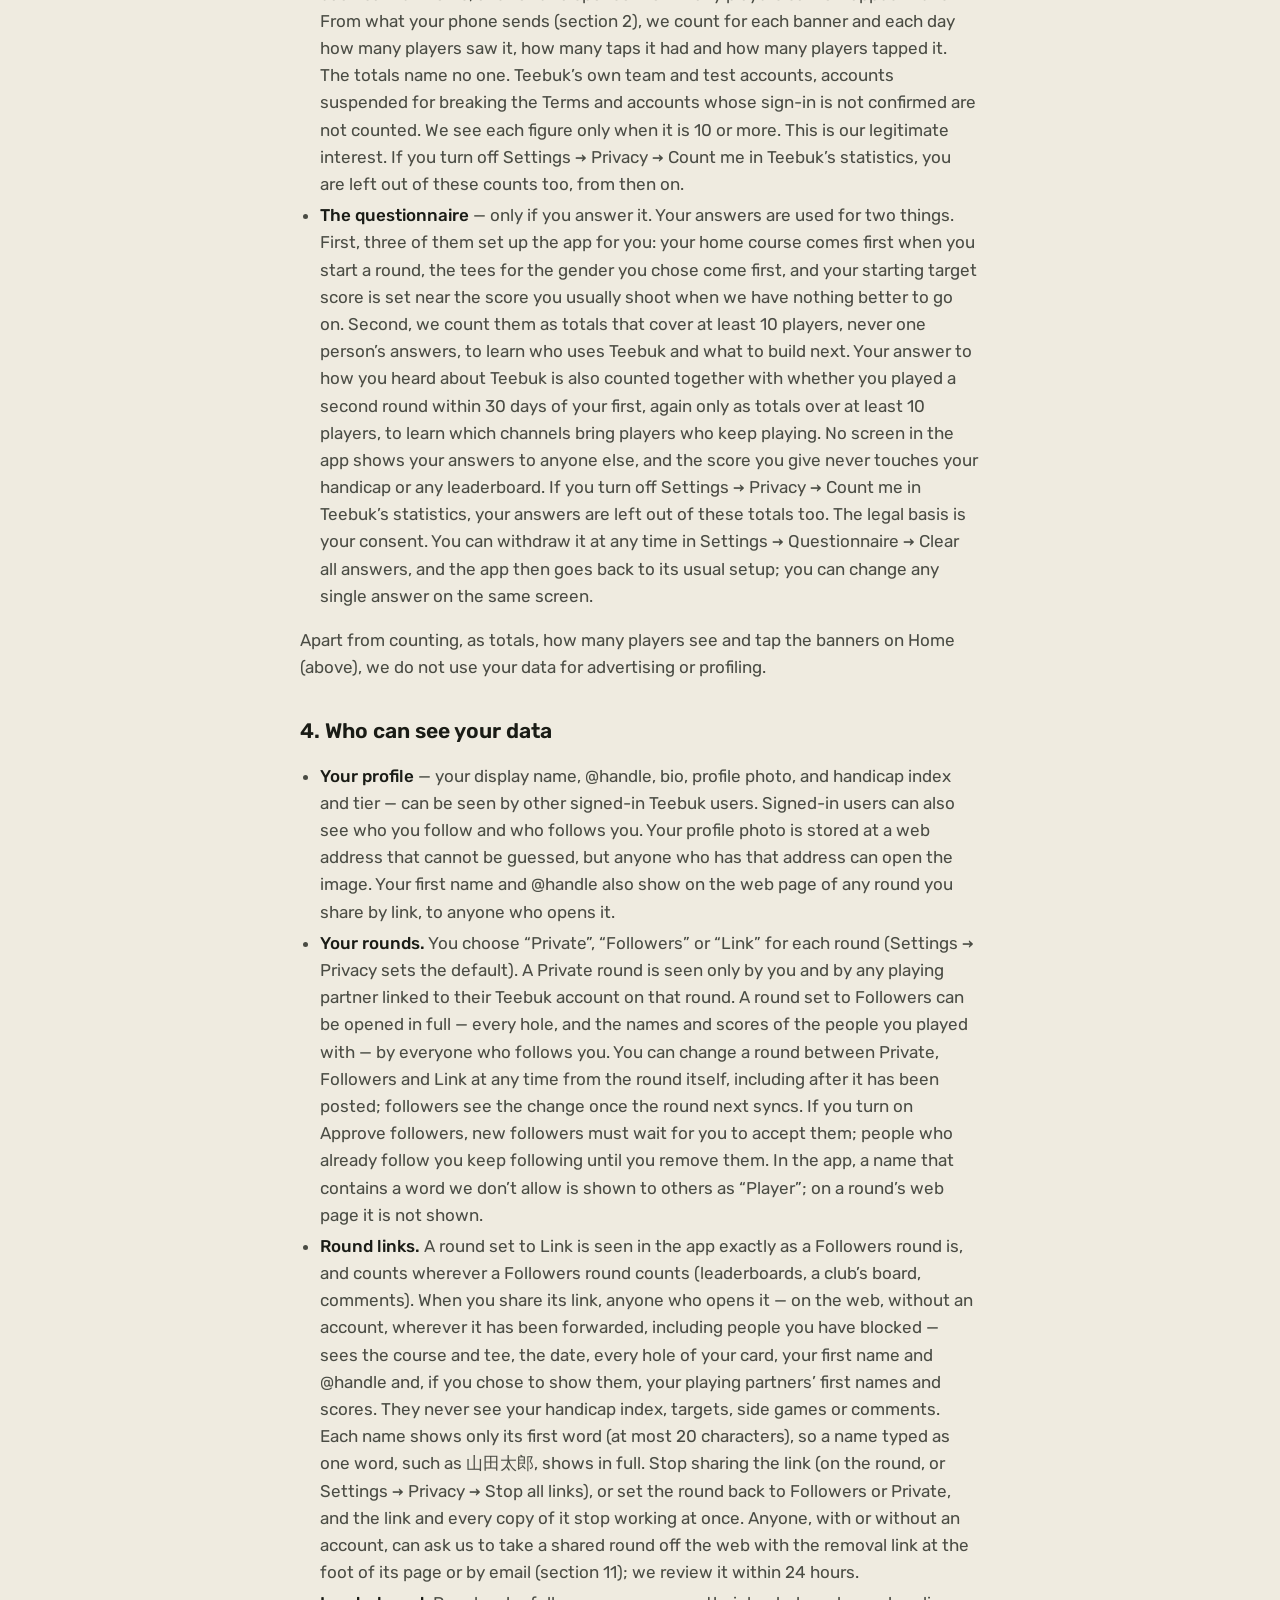
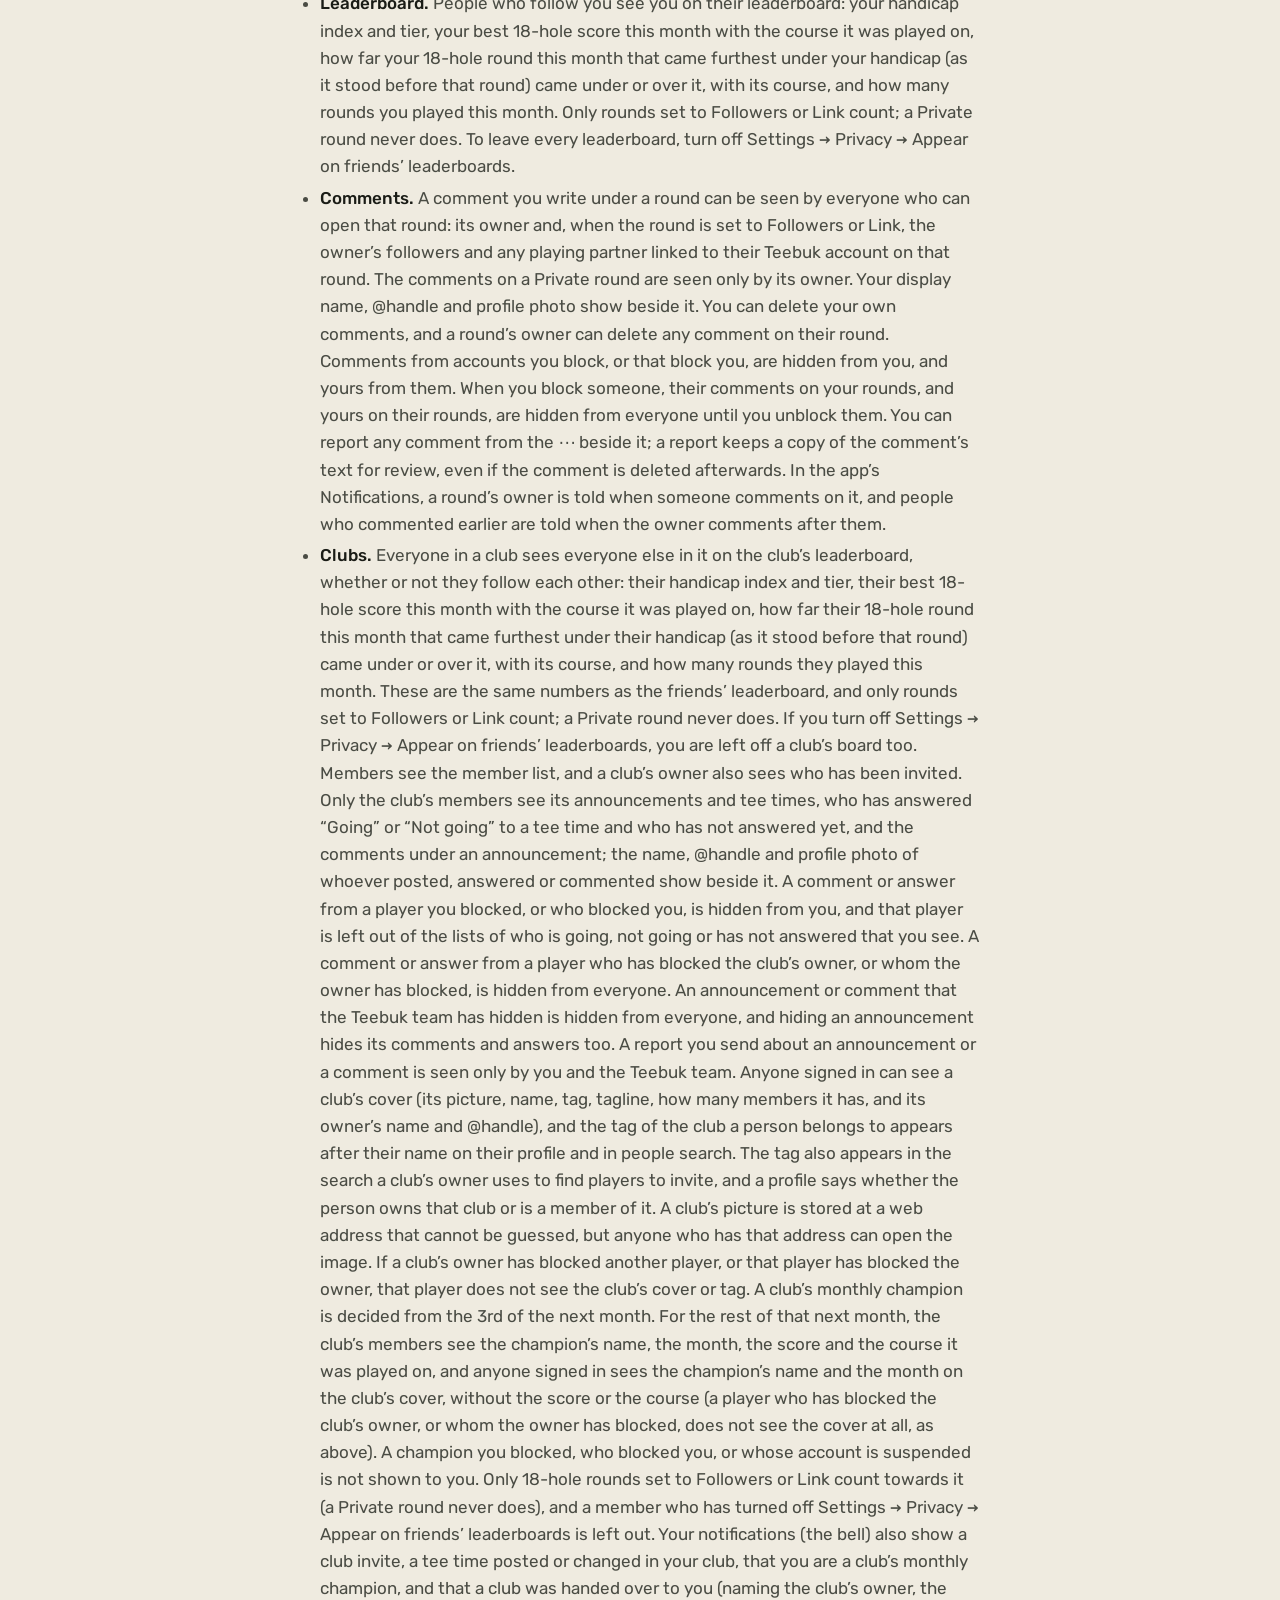
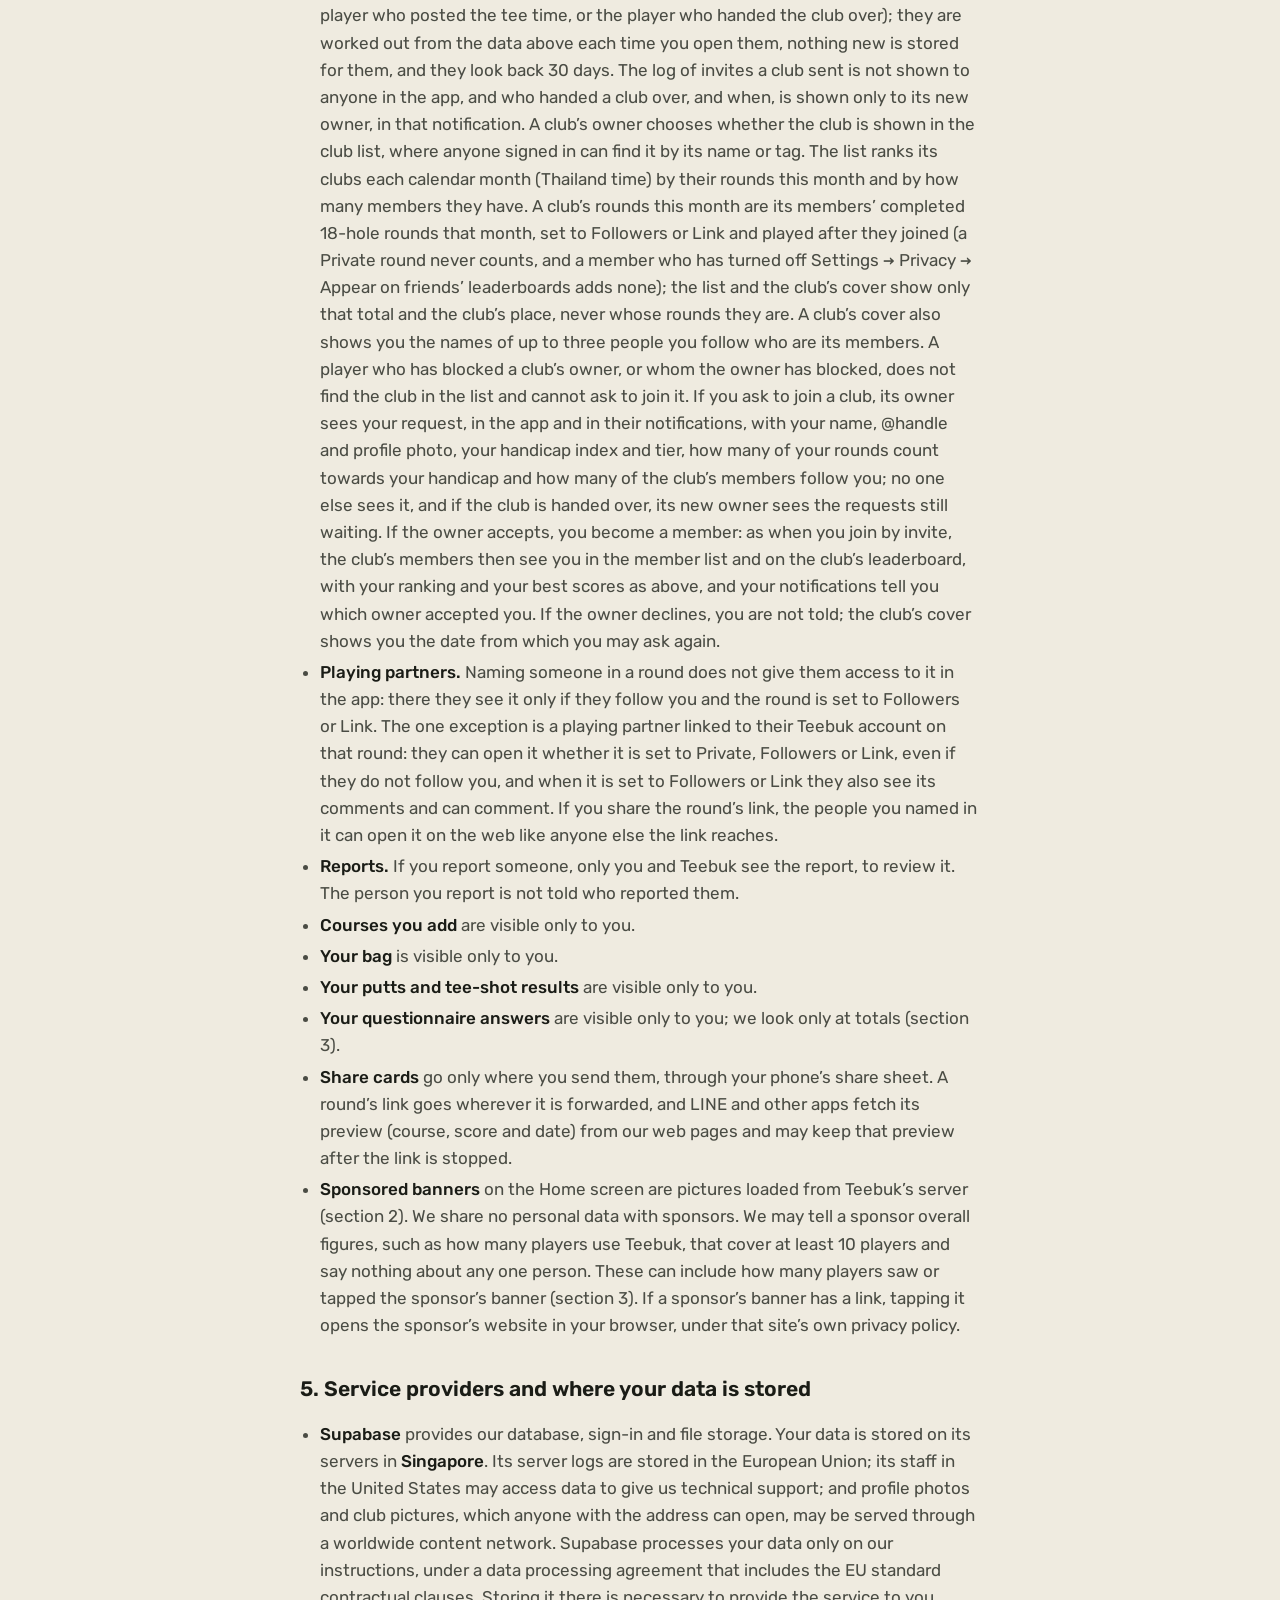
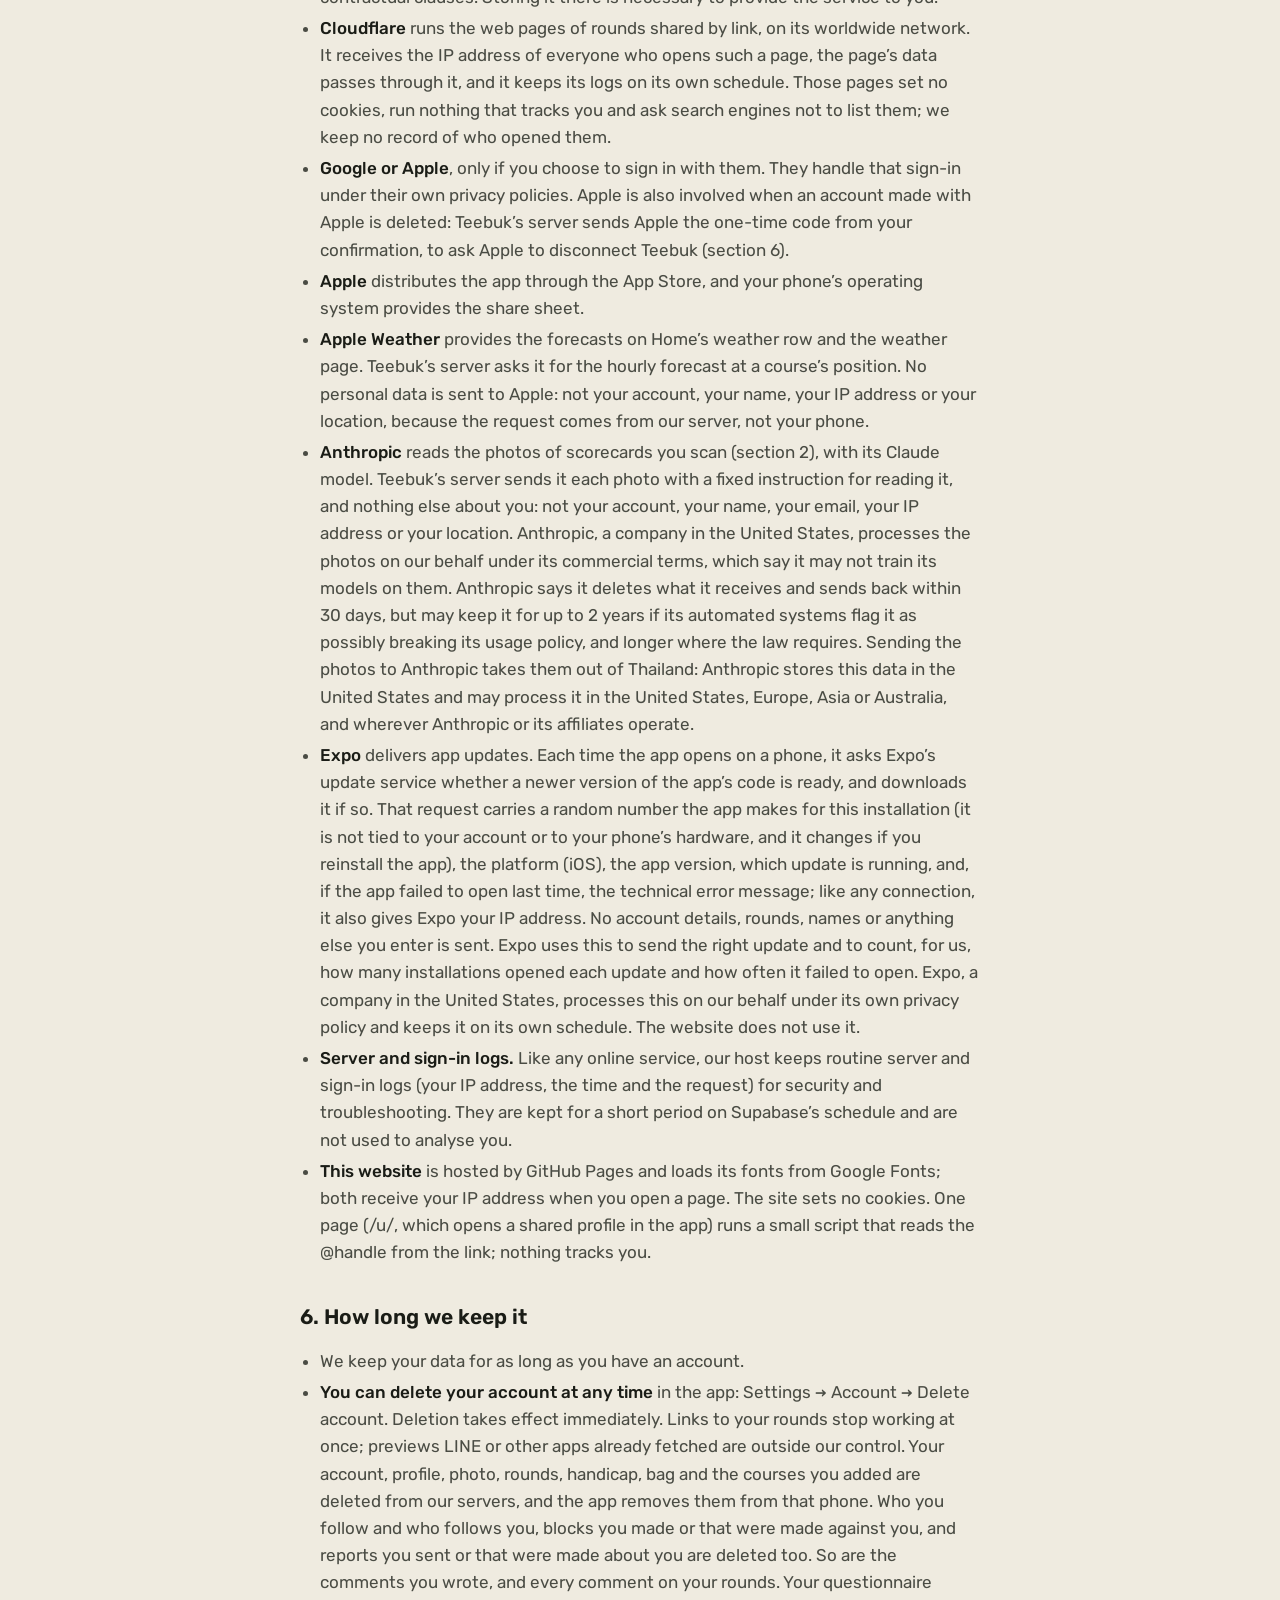
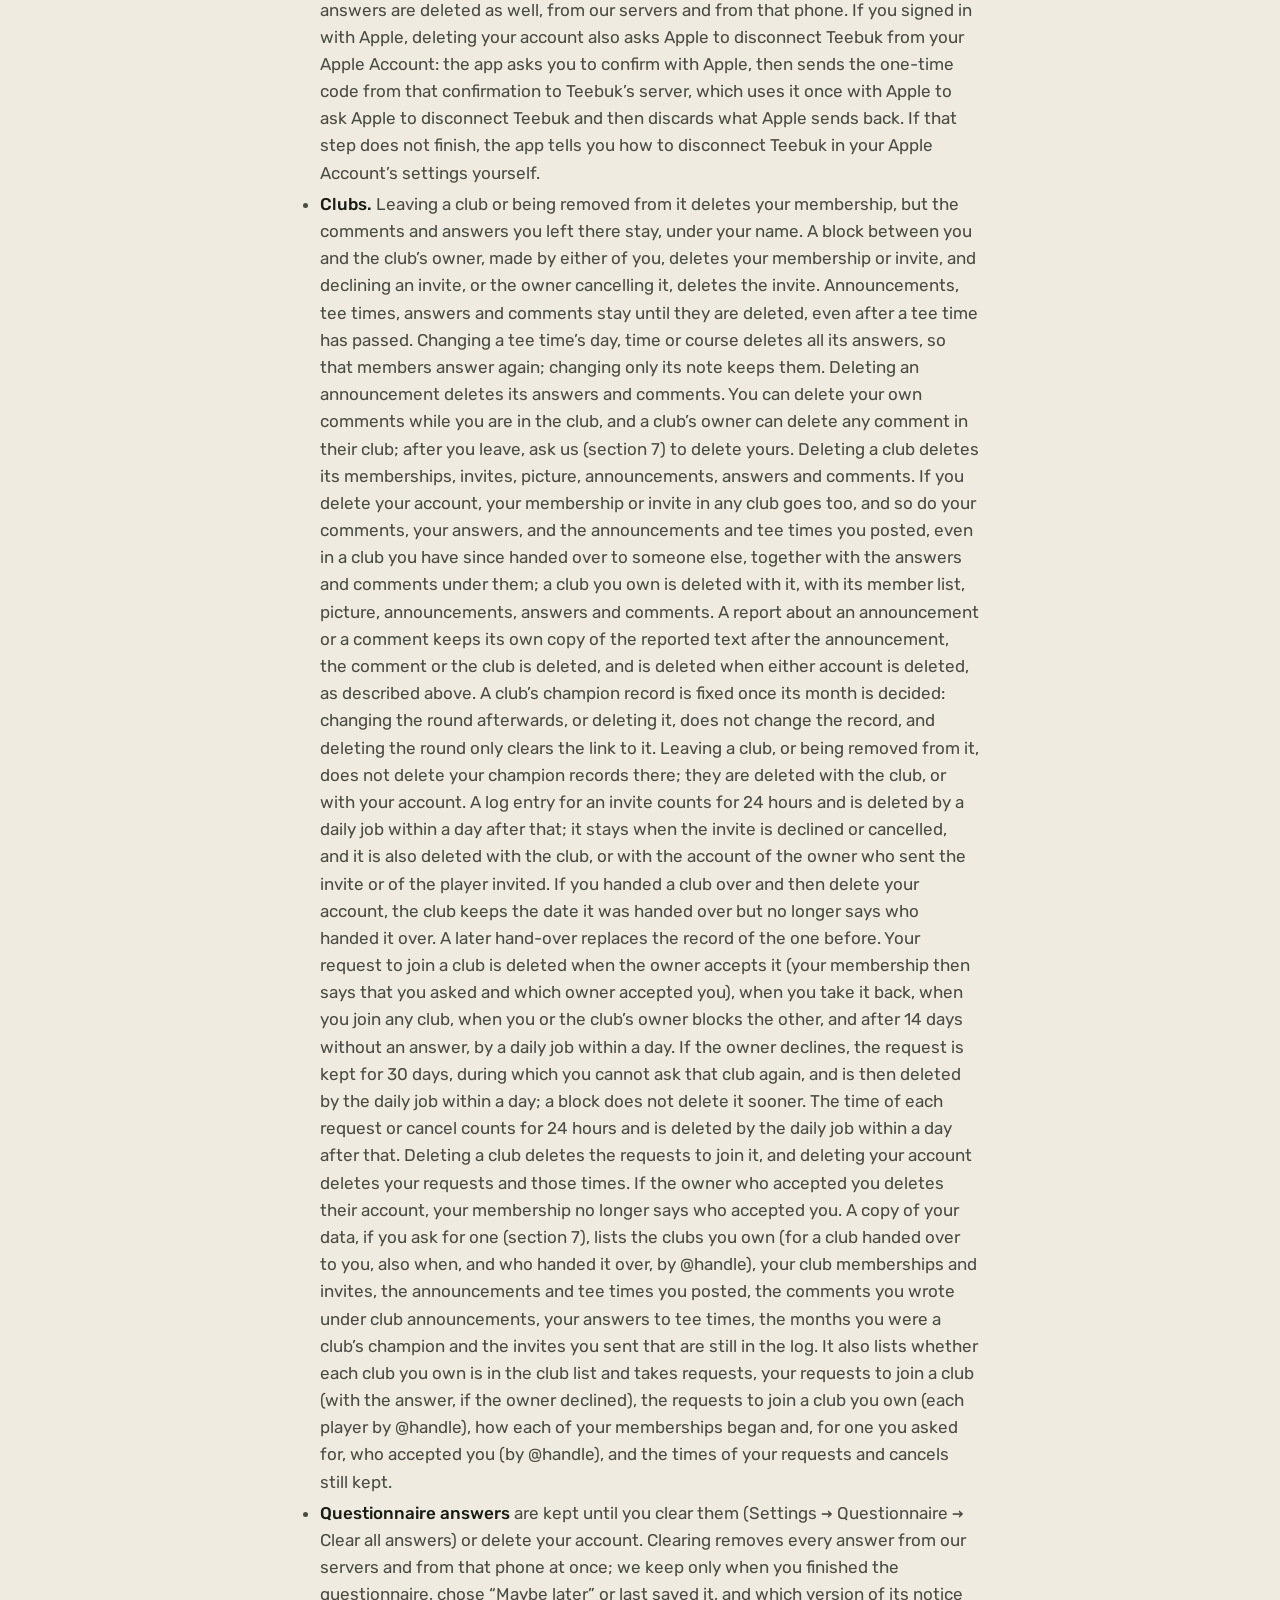
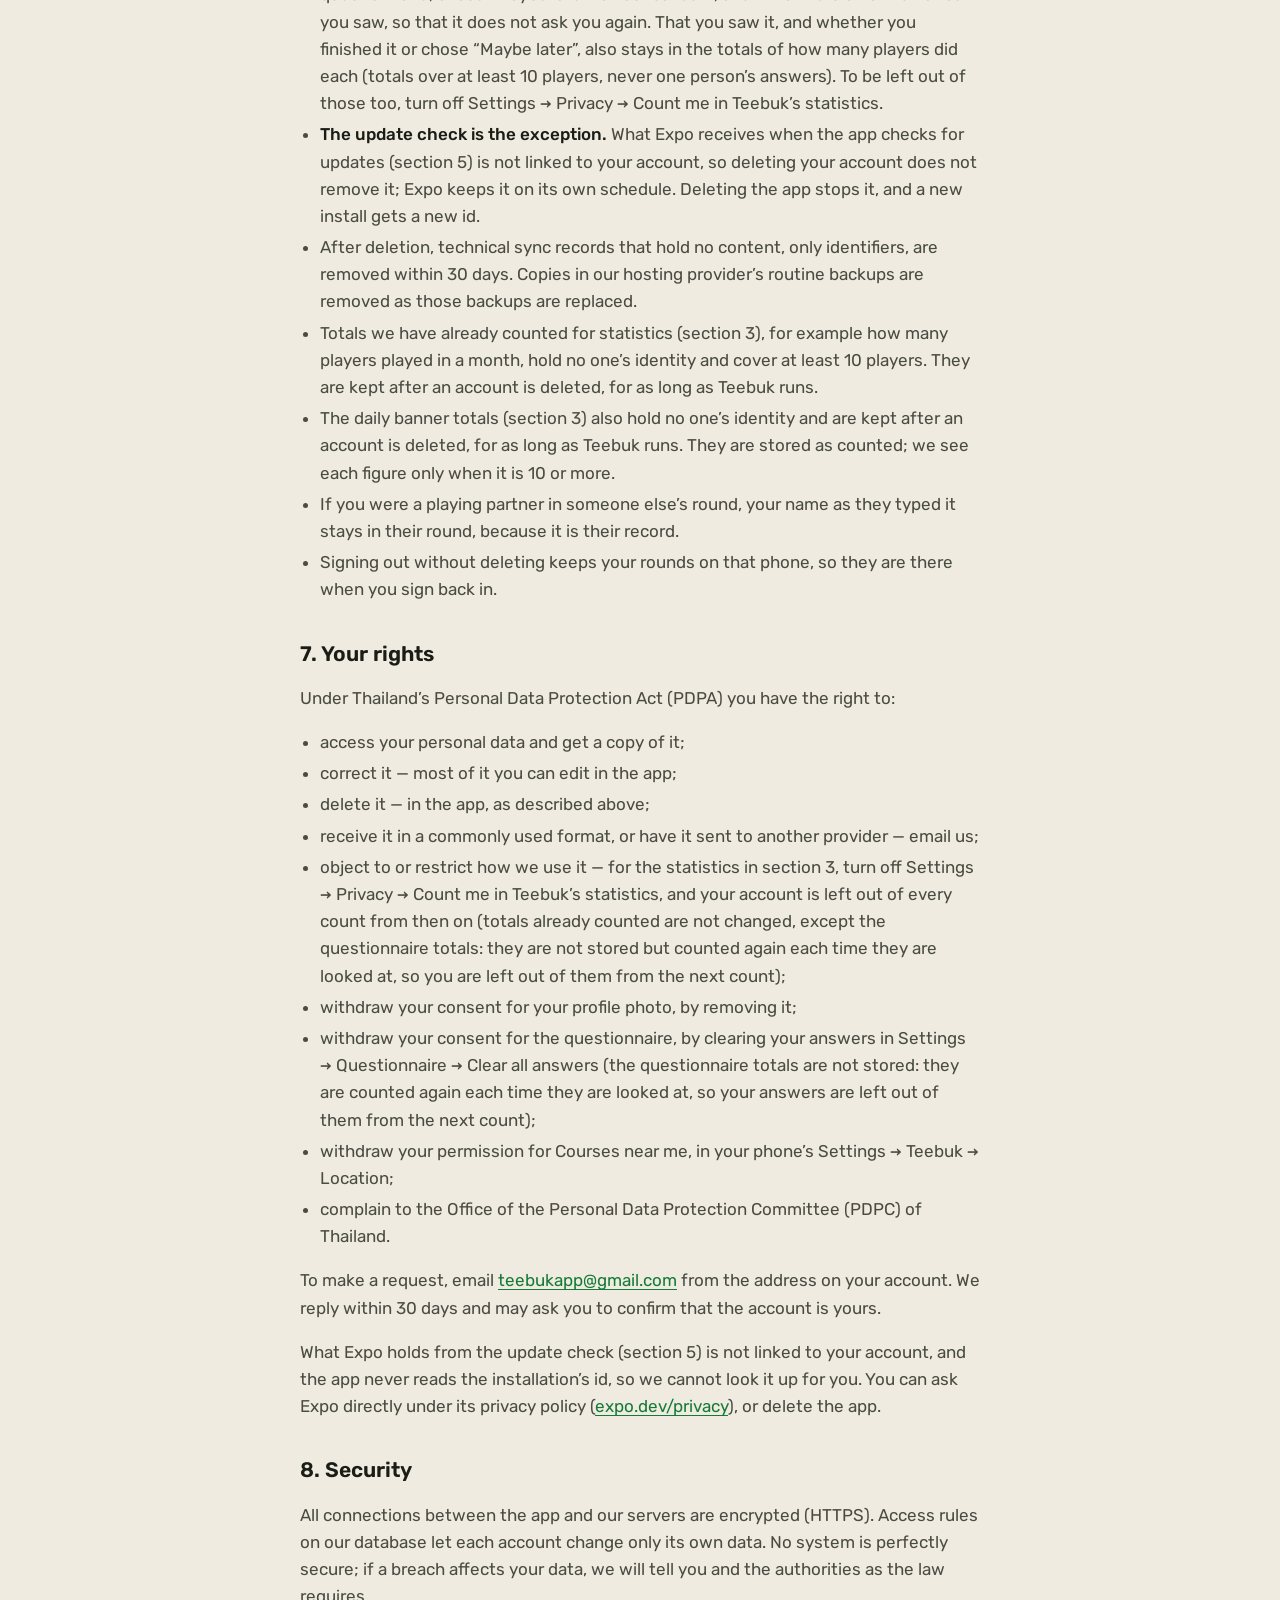
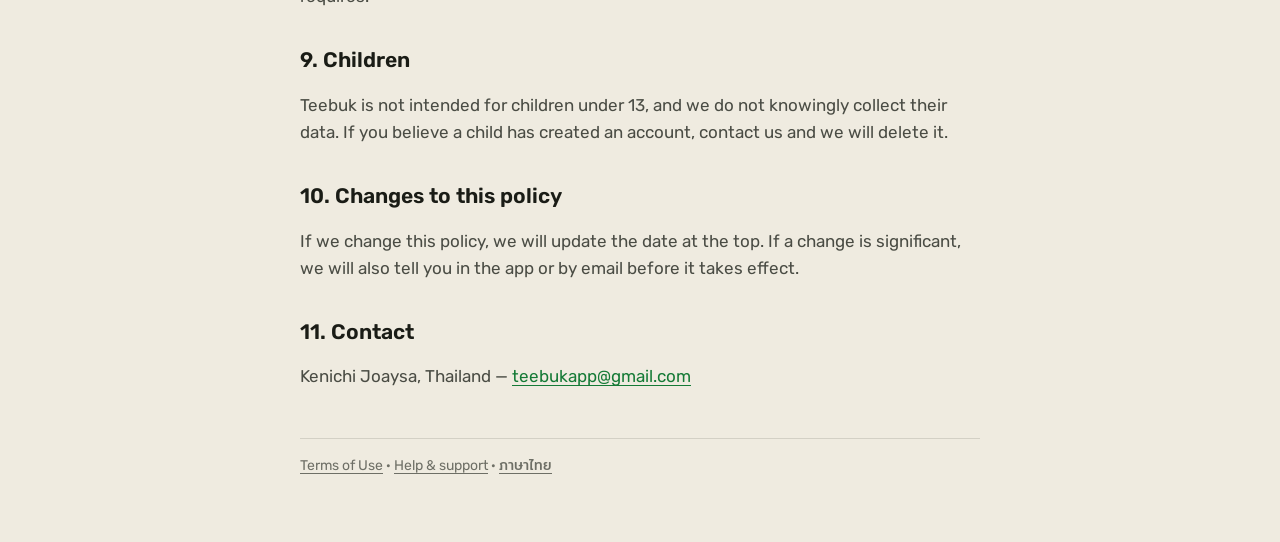
==== commit 9ce43704: "docs: club directory privacy, owner's steps and phone checklist The privacy pages (EN and TH) say wh" ====
--- a/privacy/index.html
+++ b/privacy/index.html
@@ -20,7 +20,7 @@
 </header>
 
 <h1>Privacy Policy</h1>
-<p class="effective">Effective 20 November 2026</p>
+<p class="effective">Effective 24 November 2026</p>
 
 <p>This policy explains what personal data the Teebuk app collects, why, who can see it, how long it is kept, and the rights you have. It applies to the Teebuk app for iPhone, to this website, and to the web pages of rounds shared by link.</p>
 
@@ -34,7 +34,7 @@
   <li><strong>Rounds.</strong> The course and tee, its rating and slope, the score you enter for each hole, the date, time and time zone of the round, any side-game settings, and the names (and, if you enter them, the scores and course handicaps) of the people you play with. Courses you add yourself. For your own card, the putts and tee-shot results (left, fairway, right) you choose to record. The target score you set for a round is kept with your account, and only you can see it.</li>
   <li><strong>Following.</strong> Who you follow and who follows you, whether you approve new followers, and whether you appear on friends’ leaderboards. Accounts you block, and reports you send.</li>
   <li><strong>Comments.</strong> What you write under a round (up to 280 characters) and when you wrote it.</li>
-  <li><strong>Clubs.</strong> If you start a club: its name, a short tag (2 to 5 characters), an optional tagline and an optional picture, and that you own it. If you are in a club or invited to one: which club, whether you are a member or only invited, and when you were invited and when you joined. If you post in a club you own: each announcement or tee time you post (an announcement’s text, up to 500 characters; for a tee time, the day and time, the course (picked from the app’s list or typed in; its name up to 100 characters) and an optional note of up to 500 characters), when it was posted and when it was edited (for a tee time, also when its day, time or course last changed), and whether it is pinned. If you are a member: your answer to a tee time, “Going” or “Not going”, and when you gave it, and the comments you write under an announcement (up to 200 characters) and when you wrote them. Reports you send about a club, an announcement or a comment: your reason, an optional note and, for an announcement or a comment, a copy of the text you reported (an announcement’s text, or for a tee time its course and note; up to 500 characters). If you are a club’s monthly champion, that is, its member with the lowest best 18-hole score in a calendar month (Thailand time): the club, the month, you, that score, the name of the course it was played on, a link to that round and when the month was decided (a tie gives each tied member a record). If a club is handed over to a new owner: when it was handed over and which player handed it over. For each invite a club’s owner sends: a log entry with the club, the owner, the player invited and the time, kept only to limit a club to 50 invites in 24 hours.</li>
+  <li><strong>Clubs.</strong> If you start a club: its name, a short tag (2 to 5 characters), an optional tagline and an optional picture, and that you own it. If you are in a club or invited to one: which club, whether you are a member or only invited, and when you were invited and when you joined. If you post in a club you own: each announcement or tee time you post (an announcement’s text, up to 500 characters; for a tee time, the day and time, the course (picked from the app’s list or typed in; its name up to 100 characters) and an optional note of up to 500 characters), when it was posted and when it was edited (for a tee time, also when its day, time or course last changed), and whether it is pinned. If you are a member: your answer to a tee time, “Going” or “Not going”, and when you gave it, and the comments you write under an announcement (up to 200 characters) and when you wrote them. Reports you send about a club, an announcement or a comment: your reason, an optional note and, for an announcement or a comment, a copy of the text you reported (an announcement’s text, or for a tee time its course and note; up to 500 characters). If you are a club’s monthly champion, that is, its member with the lowest best 18-hole score in a calendar month (Thailand time): the club, the month, you, that score, the name of the course it was played on, a link to that round and when the month was decided (a tie gives each tied member a record). If a club is handed over to a new owner: when it was handed over and which player handed it over. For each invite a club’s owner sends: a log entry with the club, the owner, the player invited and the time, kept only to limit a club to 50 invites in 24 hours. If you ask to join a club: which club, when you asked and, if its owner declines, that it was declined and when; and the time of each request you make or take back, kept only to limit them to 10 in 24 hours. For a membership: how it began (you started the club, accepted an invite or asked to join) and, if you asked, which owner accepted you. If you own a club: whether it is shown in the club list and whether it takes requests to join.</li>
   <li><strong>My bag.</strong> The clubs you pick for your bag and the carry distance you enter for each, and when you last saved them.</li>
   <li><strong>Questionnaire after sign-up (if you answer it).</strong> Your answers to up to 13 questions: what you most want Teebuk to help with, how long you have played golf, your usual 18-hole score, how often you play, your goal for the year, what costs you the most strokes, your favourite club, the game your golf group plays, your home course, your gender, your age range, the province you live in, and how you heard of Teebuk. Every question is optional and every answer is picked from a list: there is no free text, we do not ask your birthday, and the province is one you pick yourself, never read from your phone. We also keep when you finished the questionnaire, chose “Maybe later” or last saved it, and which version of its notice you saw.</li>
   <li><strong>Photos you pick.</strong> We only see a photo you choose from your library or take with the camera. A profile photo, or the picture of a club you own, is uploaded to our storage. A photo of a scorecard you entered, if you choose to attach one, is uploaded to private storage that only the Teebuk team can open, to check the card. A photo of a caddie’s scorecard that you scan is kept differently: see Scan scorecards, below. A photo you place on a share card stays on your phone and is never uploaded.</li>
@@ -68,7 +68,7 @@
   <li><strong>Round links.</strong> A round set to Link is seen in the app exactly as a Followers round is, and counts wherever a Followers round counts (leaderboards, a club’s board, comments). When you share its link, anyone who opens it — on the web, without an account, wherever it has been forwarded, including people you have blocked — sees the course and tee, the date, every hole of your card, your first name and @handle and, if you chose to show them, your playing partners’ first names and scores. They never see your handicap index, targets, side games or comments. Each name shows only its first word (at most 20 characters), so a name typed as one word, such as <span lang="ja">山田太郎</span>, shows in full. Stop sharing the link (on the round, or Settings → Privacy → Stop all links), or set the round back to Followers or Private, and the link and every copy of it stop working at once. Anyone, with or without an account, can ask us to take a shared round off the web with the removal link at the foot of its page or by email (section 11); we review it within 24 hours.</li>
   <li><strong>Leaderboard.</strong> People who follow you see you on their leaderboard: your handicap index and tier, your best 18-hole score this month with the course it was played on, how far your 18-hole round this month that came furthest under your handicap (as it stood before that round) came under or over it, with its course, and how many rounds you played this month. Only rounds set to Followers or Link count; a Private round never does. To leave every leaderboard, turn off Settings → Privacy → Appear on friends’ leaderboards.</li>
   <li><strong>Comments.</strong> A comment you write under a round can be seen by everyone who can open that round: its owner and, when the round is set to Followers or Link, the owner’s followers and any playing partner linked to their Teebuk account on that round. The comments on a Private round are seen only by its owner. Your display name, @handle and profile photo show beside it. You can delete your own comments, and a round’s owner can delete any comment on their round. Comments from accounts you block, or that block you, are hidden from you, and yours from them. When you block someone, their comments on your rounds, and yours on their rounds, are hidden from everyone until you unblock them. You can report any comment from the ⋯ beside it; a report keeps a copy of the comment’s text for review, even if the comment is deleted afterwards. In the app’s Notifications, a round’s owner is told when someone comments on it, and people who commented earlier are told when the owner comments after them.</li>
-  <li><strong>Clubs.</strong> Everyone in a club sees everyone else in it on the club’s leaderboard, whether or not they follow each other: their handicap index and tier, their best 18-hole score this month with the course it was played on, how far their 18-hole round this month that came furthest under their handicap (as it stood before that round) came under or over it, with its course, and how many rounds they played this month. These are the same numbers as the friends’ leaderboard, and only rounds set to Followers or Link count; a Private round never does. If you turn off Settings → Privacy → Appear on friends’ leaderboards, you are left off a club’s board too. Members see the member list, and a club’s owner also sees who has been invited. Only the club’s members see its announcements and tee times, who has answered “Going” or “Not going” to a tee time and who has not answered yet, and the comments under an announcement; the name, @handle and profile photo of whoever posted, answered or commented show beside it. A comment or answer from a player you blocked, or who blocked you, is hidden from you, and that player is left out of the lists of who is going, not going or has not answered that you see. A comment or answer from a player who has blocked the club’s owner, or whom the owner has blocked, is hidden from everyone. An announcement or comment that the Teebuk team has hidden is hidden from everyone, and hiding an announcement hides its comments and answers too. A report you send about an announcement or a comment is seen only by you and the Teebuk team. Anyone signed in can see a club’s cover (its picture, name, tag, tagline, how many members it has, and its owner’s name and @handle), and the tag of the club a person belongs to appears after their name on their profile and in people search. The tag also appears in the search a club’s owner uses to find players to invite, and a profile says whether the person owns that club or is a member of it. A club’s picture is stored at a web address that cannot be guessed, but anyone who has that address can open the image. If a club’s owner has blocked another player, or that player has blocked the owner, that player does not see the club’s cover or tag. A club’s monthly champion is decided from the 3rd of the next month. For the rest of that next month, the club’s members see the champion’s name, the month, the score and the course it was played on, and anyone signed in sees the champion’s name and the month on the club’s cover, without the score or the course (a player who has blocked the club’s owner, or whom the owner has blocked, does not see the cover at all, as above). A champion you blocked, who blocked you, or whose account is suspended is not shown to you. Only 18-hole rounds set to Followers or Link count towards it (a Private round never does), and a member who has turned off Settings → Privacy → Appear on friends’ leaderboards is left out. Your notifications (the bell) also show a club invite, a tee time posted or changed in your club, that you are a club’s monthly champion, and that a club was handed over to you (naming the club’s owner, the player who posted the tee time, or the player who handed the club over); they are worked out from the data above each time you open them, nothing new is stored for them, and they look back 30 days. The log of invites a club sent is not shown to anyone in the app, and who handed a club over, and when, is shown only to its new owner, in that notification.</li>
+  <li><strong>Clubs.</strong> Everyone in a club sees everyone else in it on the club’s leaderboard, whether or not they follow each other: their handicap index and tier, their best 18-hole score this month with the course it was played on, how far their 18-hole round this month that came furthest under their handicap (as it stood before that round) came under or over it, with its course, and how many rounds they played this month. These are the same numbers as the friends’ leaderboard, and only rounds set to Followers or Link count; a Private round never does. If you turn off Settings → Privacy → Appear on friends’ leaderboards, you are left off a club’s board too. Members see the member list, and a club’s owner also sees who has been invited. Only the club’s members see its announcements and tee times, who has answered “Going” or “Not going” to a tee time and who has not answered yet, and the comments under an announcement; the name, @handle and profile photo of whoever posted, answered or commented show beside it. A comment or answer from a player you blocked, or who blocked you, is hidden from you, and that player is left out of the lists of who is going, not going or has not answered that you see. A comment or answer from a player who has blocked the club’s owner, or whom the owner has blocked, is hidden from everyone. An announcement or comment that the Teebuk team has hidden is hidden from everyone, and hiding an announcement hides its comments and answers too. A report you send about an announcement or a comment is seen only by you and the Teebuk team. Anyone signed in can see a club’s cover (its picture, name, tag, tagline, how many members it has, and its owner’s name and @handle), and the tag of the club a person belongs to appears after their name on their profile and in people search. The tag also appears in the search a club’s owner uses to find players to invite, and a profile says whether the person owns that club or is a member of it. A club’s picture is stored at a web address that cannot be guessed, but anyone who has that address can open the image. If a club’s owner has blocked another player, or that player has blocked the owner, that player does not see the club’s cover or tag. A club’s monthly champion is decided from the 3rd of the next month. For the rest of that next month, the club’s members see the champion’s name, the month, the score and the course it was played on, and anyone signed in sees the champion’s name and the month on the club’s cover, without the score or the course (a player who has blocked the club’s owner, or whom the owner has blocked, does not see the cover at all, as above). A champion you blocked, who blocked you, or whose account is suspended is not shown to you. Only 18-hole rounds set to Followers or Link count towards it (a Private round never does), and a member who has turned off Settings → Privacy → Appear on friends’ leaderboards is left out. Your notifications (the bell) also show a club invite, a tee time posted or changed in your club, that you are a club’s monthly champion, and that a club was handed over to you (naming the club’s owner, the player who posted the tee time, or the player who handed the club over); they are worked out from the data above each time you open them, nothing new is stored for them, and they look back 30 days. The log of invites a club sent is not shown to anyone in the app, and who handed a club over, and when, is shown only to its new owner, in that notification. A club’s owner chooses whether the club is shown in the club list, where anyone signed in can find it by its name or tag. The list ranks its clubs each calendar month (Thailand time) by their rounds this month and by how many members they have. A club’s rounds this month are its members’ completed 18-hole rounds that month, set to Followers or Link and played after they joined (a Private round never counts, and a member who has turned off Settings → Privacy → Appear on friends’ leaderboards adds none); the list and the club’s cover show only that total and the club’s place, never whose rounds they are. A club’s cover also shows you the names of up to three people you follow who are its members. A player who has blocked a club’s owner, or whom the owner has blocked, does not find the club in the list and cannot ask to join it. If you ask to join a club, its owner sees your request, in the app and in their notifications, with your name, @handle and profile photo, your handicap index and tier, how many of your rounds count towards your handicap and how many of the club’s members follow you; no one else sees it, and if the club is handed over, its new owner sees the requests still waiting. If the owner accepts, you become a member: as when you join by invite, the club’s members then see you in the member list and on the club’s leaderboard, with your ranking and your best scores as above, and your notifications tell you which owner accepted you. If the owner declines, you are not told; the club’s cover shows you the date from which you may ask again.</li>
   <li><strong>Playing partners.</strong> Naming someone in a round does not give them access to it in the app: there they see it only if they follow you and the round is set to Followers or Link. The one exception is a playing partner linked to their Teebuk account on that round: they can open it whether it is set to Private, Followers or Link, even if they do not follow you, and when it is set to Followers or Link they also see its comments and can comment. If you share the round’s link, the people you named in it can open it on the web like anyone else the link reaches.</li>
   <li><strong>Reports.</strong> If you report someone, only you and Teebuk see the report, to review it. The person you report is not told who reported them.</li>
   <li><strong>Courses you add</strong> are visible only to you.</li>
@@ -96,7 +96,7 @@
 <ul>
   <li>We keep your data for as long as you have an account.</li>
   <li><strong>You can delete your account at any time</strong> in the app: Settings → Account → Delete account. Deletion takes effect immediately. Links to your rounds stop working at once; previews LINE or other apps already fetched are outside our control. Your account, profile, photo, rounds, handicap, bag and the courses you added are deleted from our servers, and the app removes them from that phone. Who you follow and who follows you, blocks you made or that were made against you, and reports you sent or that were made about you are deleted too. So are the comments you wrote, and every comment on your rounds. Your questionnaire answers are deleted as well, from our servers and from that phone. If you signed in with Apple, deleting your account also asks Apple to disconnect Teebuk from your Apple Account: the app asks you to confirm with Apple, then sends the one-time code from that confirmation to Teebuk’s server, which uses it once with Apple to ask Apple to disconnect Teebuk and then discards what Apple sends back. If that step does not finish, the app tells you how to disconnect Teebuk in your Apple Account’s settings yourself.</li>
-  <li><strong>Clubs.</strong> Leaving a club or being removed from it deletes your membership, but the comments and answers you left there stay, under your name. A block between you and the club’s owner, made by either of you, deletes your membership or invite, and declining an invite, or the owner cancelling it, deletes the invite. Announcements, tee times, answers and comments stay until they are deleted, even after a tee time has passed. Changing a tee time’s day, time or course deletes all its answers, so that members answer again; changing only its note keeps them. Deleting an announcement deletes its answers and comments. You can delete your own comments while you are in the club, and a club’s owner can delete any comment in their club; after you leave, ask us (section 7) to delete yours. Deleting a club deletes its memberships, invites, picture, announcements, answers and comments. If you delete your account, your membership or invite in any club goes too, and so do your comments, your answers, and the announcements and tee times you posted, even in a club you have since handed over to someone else, together with the answers and comments under them; a club you own is deleted with it, with its member list, picture, announcements, answers and comments. A report about an announcement or a comment keeps its own copy of the reported text after the announcement, the comment or the club is deleted, and is deleted when either account is deleted, as described above. A club’s champion record is fixed once its month is decided: changing the round afterwards, or deleting it, does not change the record, and deleting the round only clears the link to it. Leaving a club, or being removed from it, does not delete your champion records there; they are deleted with the club, or with your account. A log entry for an invite counts for 24 hours and is deleted by a daily job within a day after that; it stays when the invite is declined or cancelled, and it is also deleted with the club, or with the account of the owner who sent the invite or of the player invited. If you handed a club over and then delete your account, the club keeps the date it was handed over but no longer says who handed it over. A later hand-over replaces the record of the one before. A copy of your data, if you ask for one (section 7), lists the clubs you own (for a club handed over to you, also when, and who handed it over, by @handle), your club memberships and invites, the announcements and tee times you posted, the comments you wrote under club announcements, your answers to tee times, the months you were a club’s champion and the invites you sent that are still in the log.</li>
+  <li><strong>Clubs.</strong> Leaving a club or being removed from it deletes your membership, but the comments and answers you left there stay, under your name. A block between you and the club’s owner, made by either of you, deletes your membership or invite, and declining an invite, or the owner cancelling it, deletes the invite. Announcements, tee times, answers and comments stay until they are deleted, even after a tee time has passed. Changing a tee time’s day, time or course deletes all its answers, so that members answer again; changing only its note keeps them. Deleting an announcement deletes its answers and comments. You can delete your own comments while you are in the club, and a club’s owner can delete any comment in their club; after you leave, ask us (section 7) to delete yours. Deleting a club deletes its memberships, invites, picture, announcements, answers and comments. If you delete your account, your membership or invite in any club goes too, and so do your comments, your answers, and the announcements and tee times you posted, even in a club you have since handed over to someone else, together with the answers and comments under them; a club you own is deleted with it, with its member list, picture, announcements, answers and comments. A report about an announcement or a comment keeps its own copy of the reported text after the announcement, the comment or the club is deleted, and is deleted when either account is deleted, as described above. A club’s champion record is fixed once its month is decided: changing the round afterwards, or deleting it, does not change the record, and deleting the round only clears the link to it. Leaving a club, or being removed from it, does not delete your champion records there; they are deleted with the club, or with your account. A log entry for an invite counts for 24 hours and is deleted by a daily job within a day after that; it stays when the invite is declined or cancelled, and it is also deleted with the club, or with the account of the owner who sent the invite or of the player invited. If you handed a club over and then delete your account, the club keeps the date it was handed over but no longer says who handed it over. A later hand-over replaces the record of the one before. Your request to join a club is deleted when the owner accepts it (your membership then says that you asked and which owner accepted you), when you take it back, when you join any club, when you or the club’s owner blocks the other, and after 14 days without an answer, by a daily job within a day. If the owner declines, the request is kept for 30 days, during which you cannot ask that club again, and is then deleted by the daily job within a day; a block does not delete it sooner. The time of each request or cancel counts for 24 hours and is deleted by the daily job within a day after that. Deleting a club deletes the requests to join it, and deleting your account deletes your requests and those times. If the owner who accepted you deletes their account, your membership no longer says who accepted you. A copy of your data, if you ask for one (section 7), lists the clubs you own (for a club handed over to you, also when, and who handed it over, by @handle), your club memberships and invites, the announcements and tee times you posted, the comments you wrote under club announcements, your answers to tee times, the months you were a club’s champion and the invites you sent that are still in the log. It also lists whether each club you own is in the club list and takes requests, your requests to join a club (with the answer, if the owner declined), the requests to join a club you own (each player by @handle), how each of your memberships began and, for one you asked for, who accepted you (by @handle), and the times of your requests and cancels still kept.</li>
   <li><strong>Questionnaire answers</strong> are kept until you clear them (Settings → Questionnaire → Clear all answers) or delete your account. Clearing removes every answer from our servers and from that phone at once; we keep only when you finished the questionnaire, chose “Maybe later” or last saved it, and which version of its notice you saw, so that it does not ask you again. That you saw it, and whether you finished it or chose “Maybe later”, also stays in the totals of how many players did each (totals over at least 10 players, never one person’s answers). To be left out of those too, turn off Settings → Privacy → Count me in Teebuk’s statistics.</li>
   <li><strong>The update check is the exception.</strong> What Expo receives when the app checks for updates (section 5) is not linked to your account, so deleting your account does not remove it; Expo keeps it on its own schedule. Deleting the app stops it, and a new install gets a new id.</li>
   <li>After deletion, technical sync records that hold no content, only identifiers, are removed within 30 days. Copies in our hosting provider’s routine backups are removed as those backups are replaced.</li>
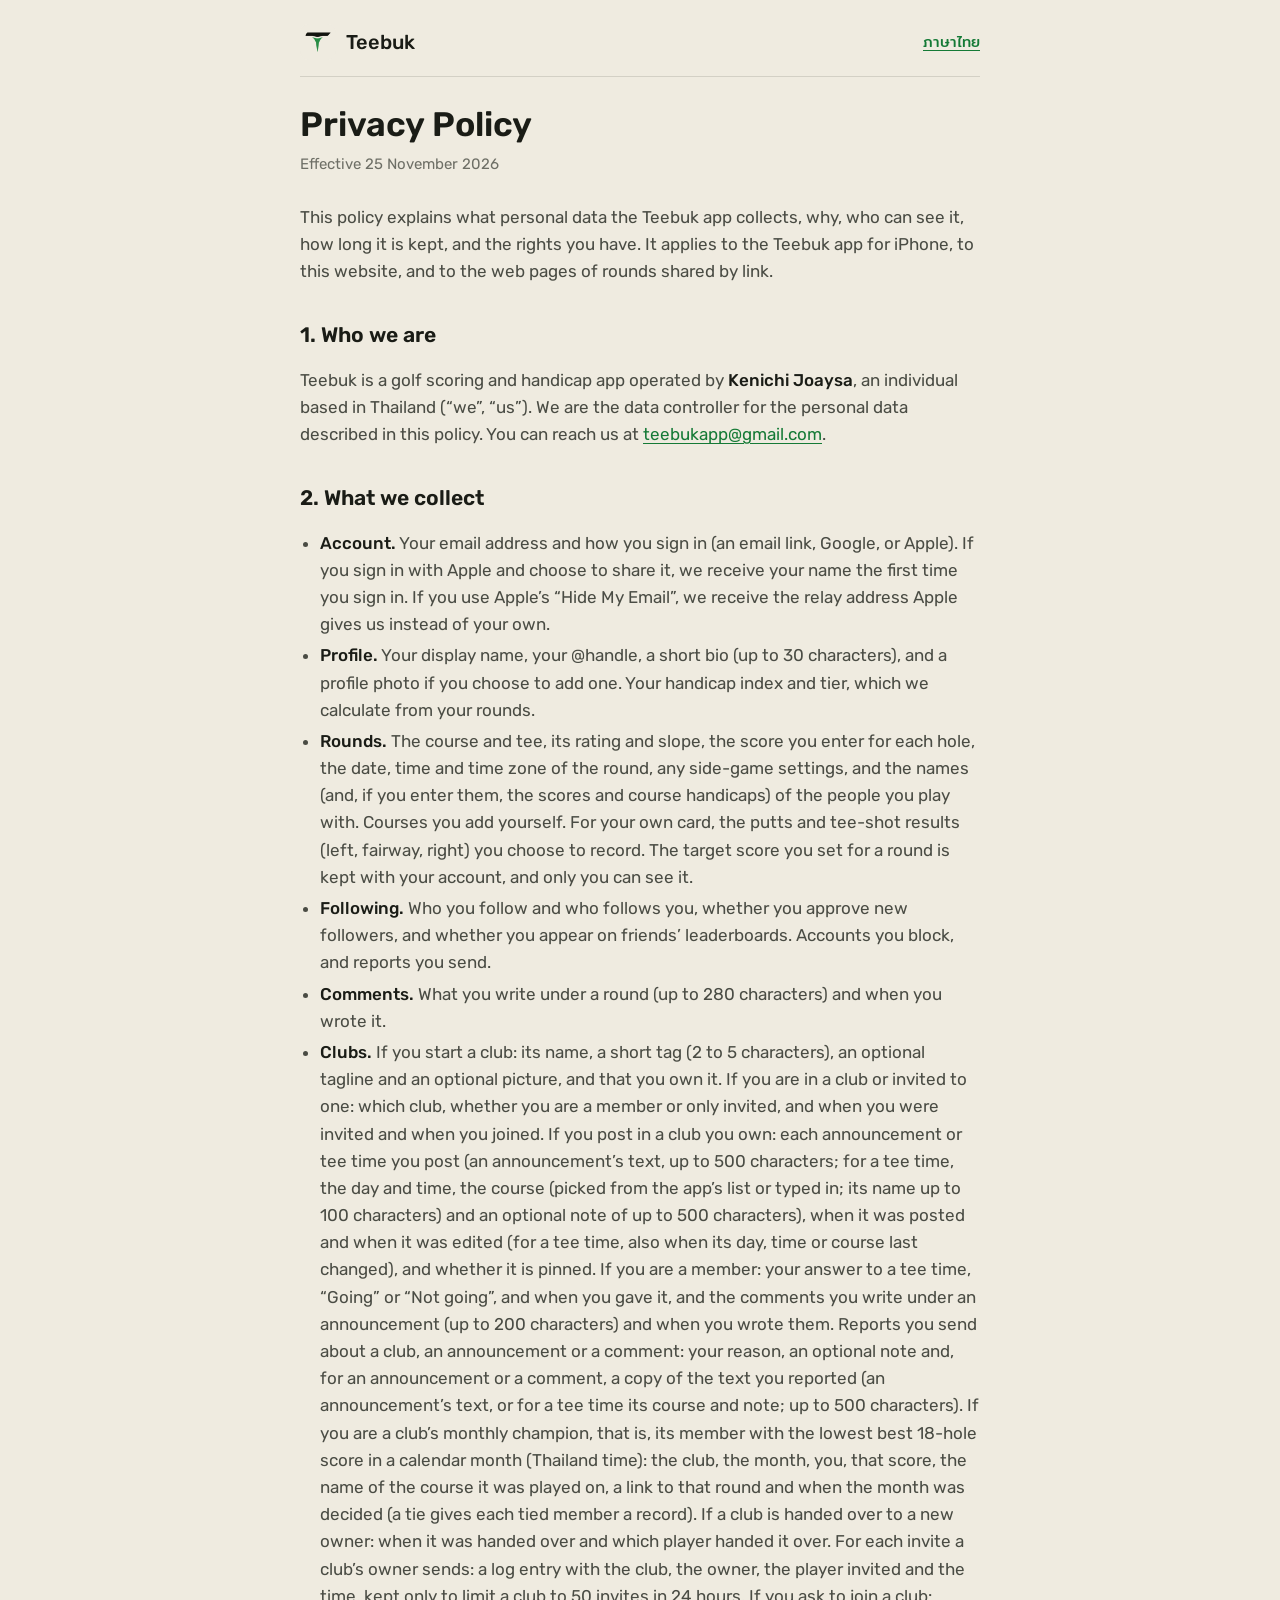
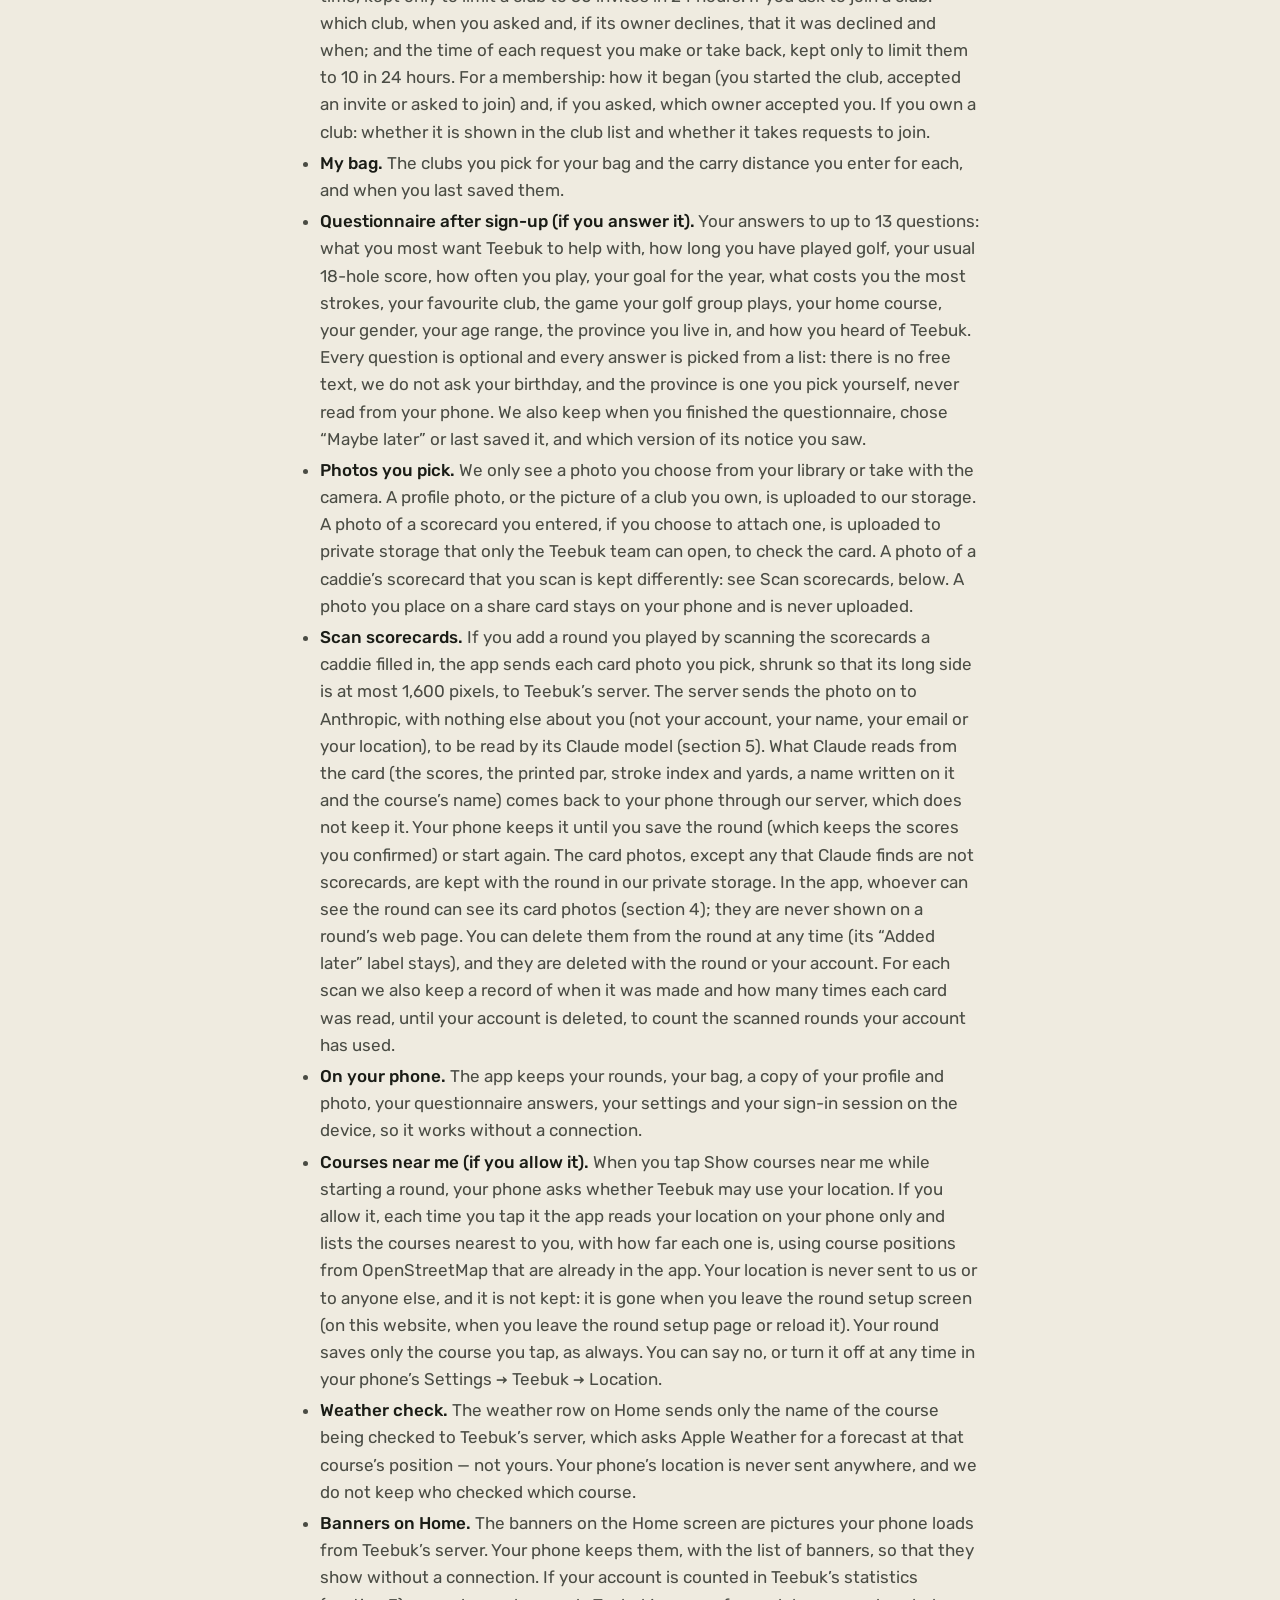
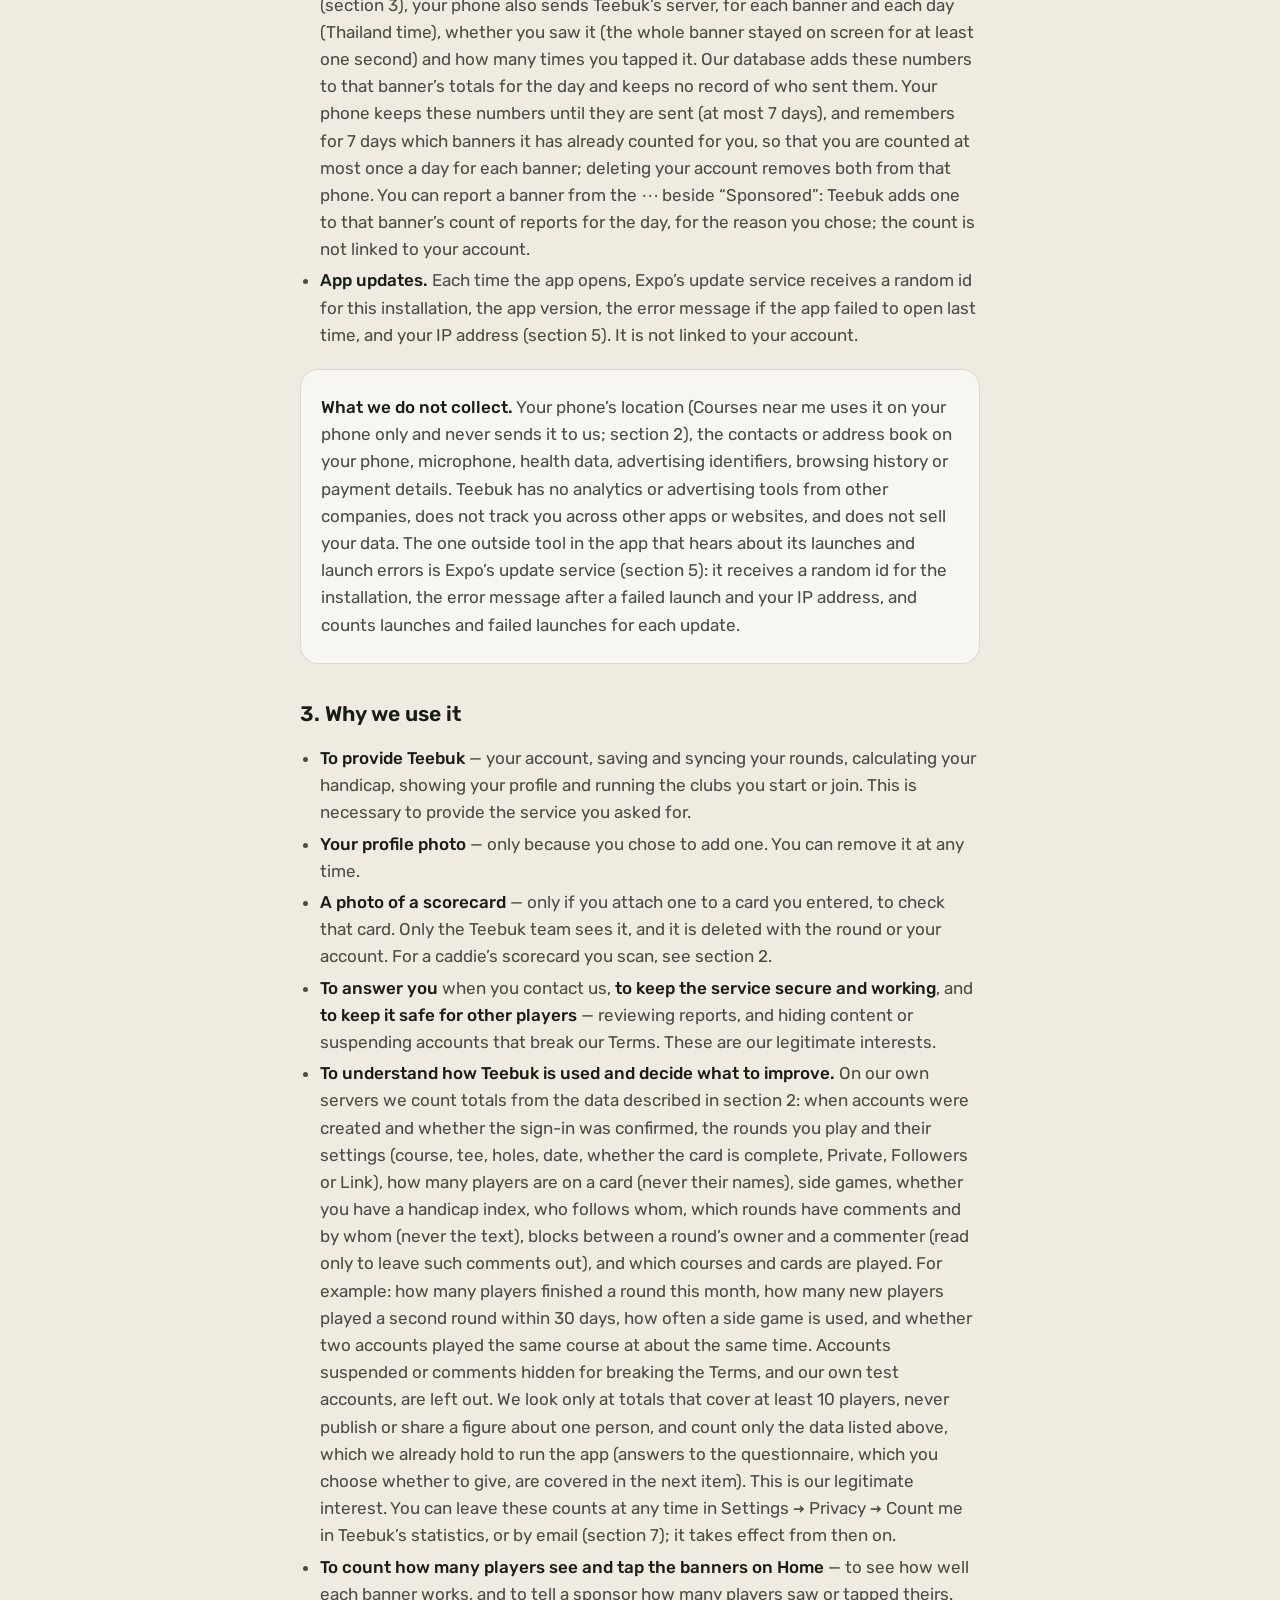
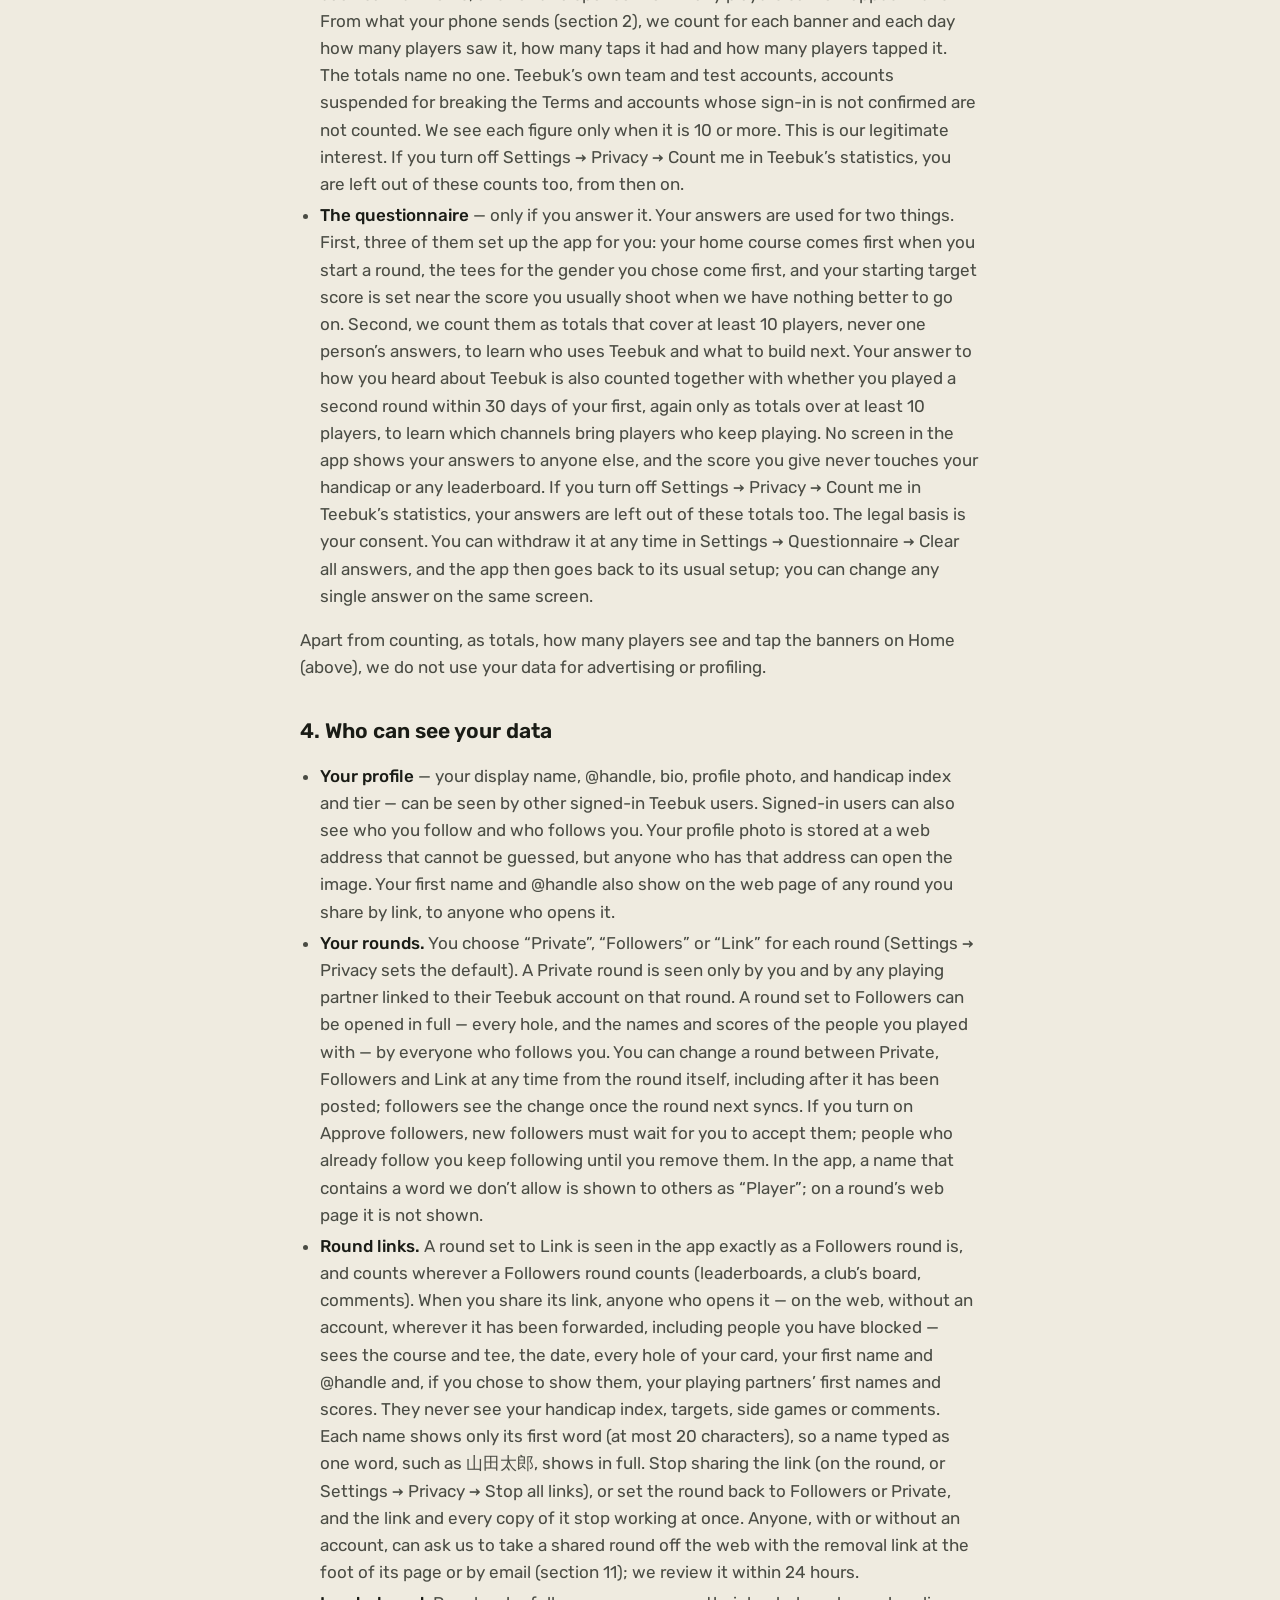
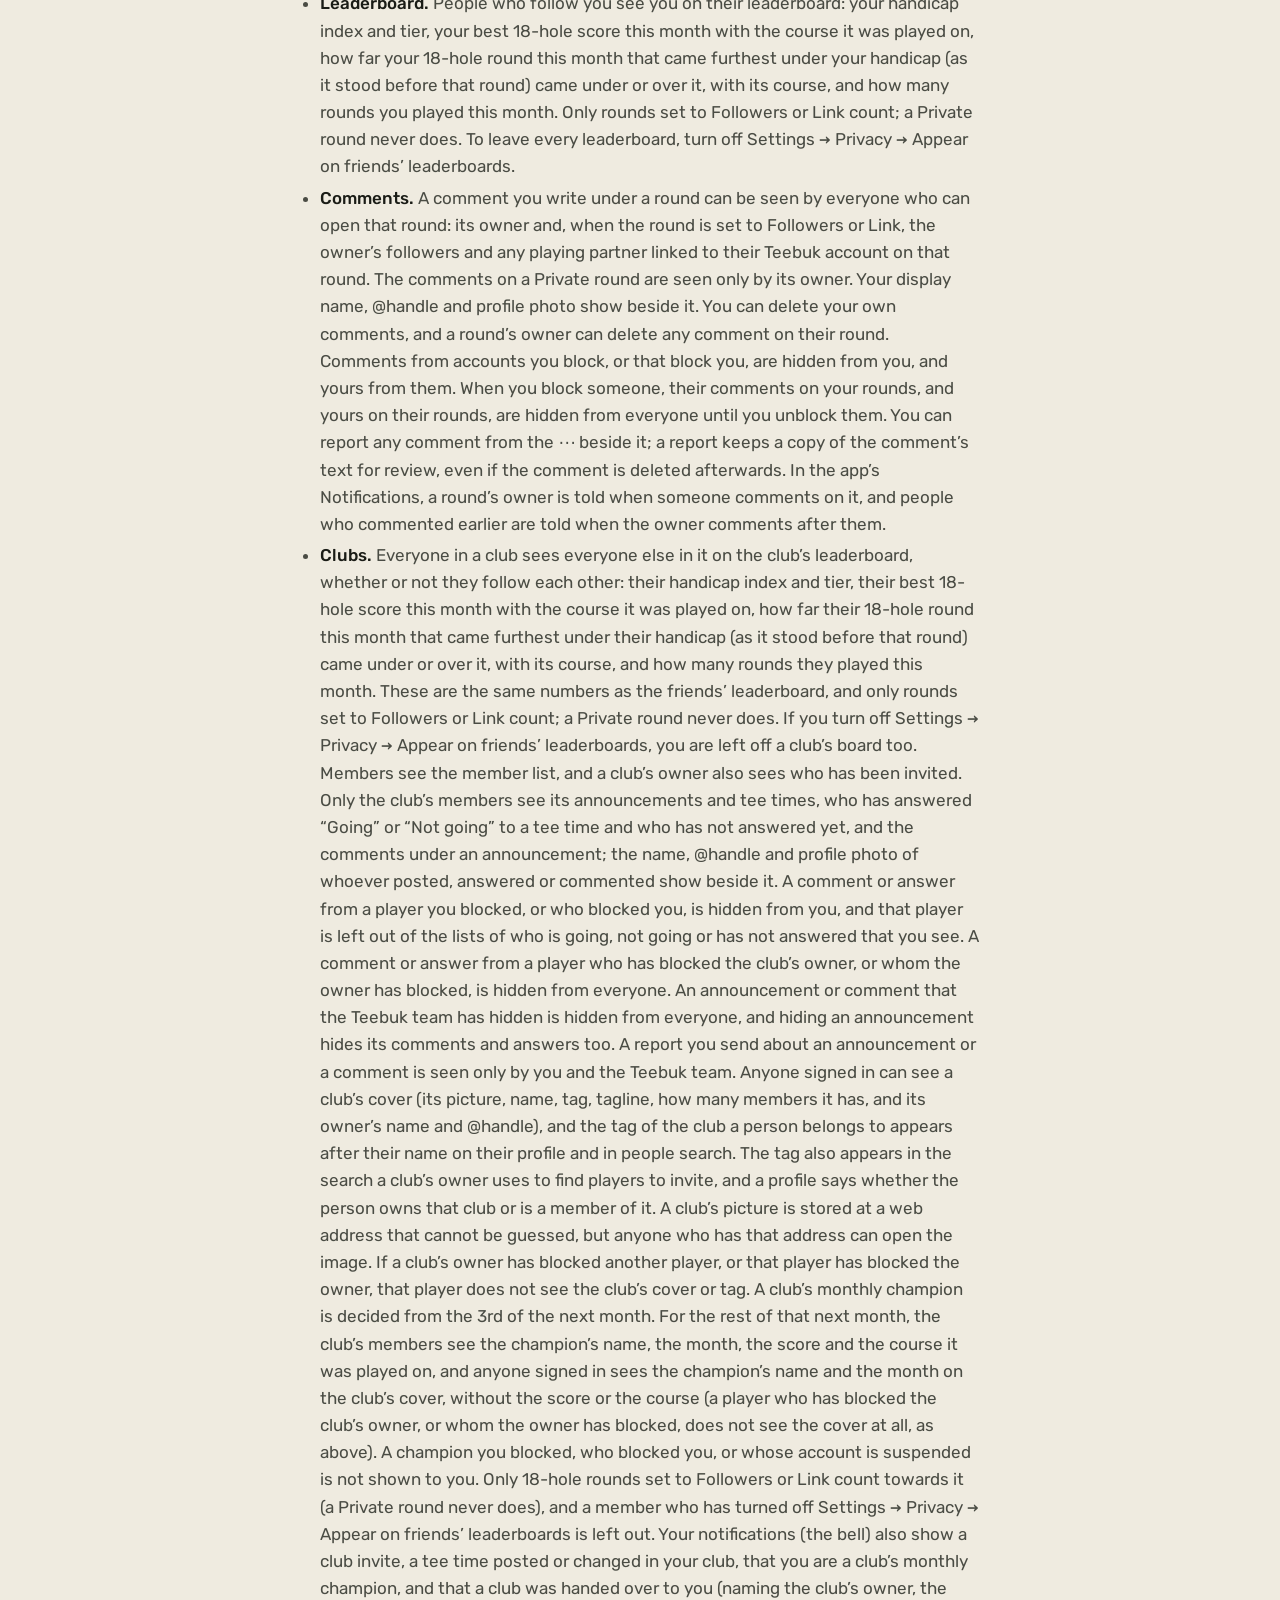
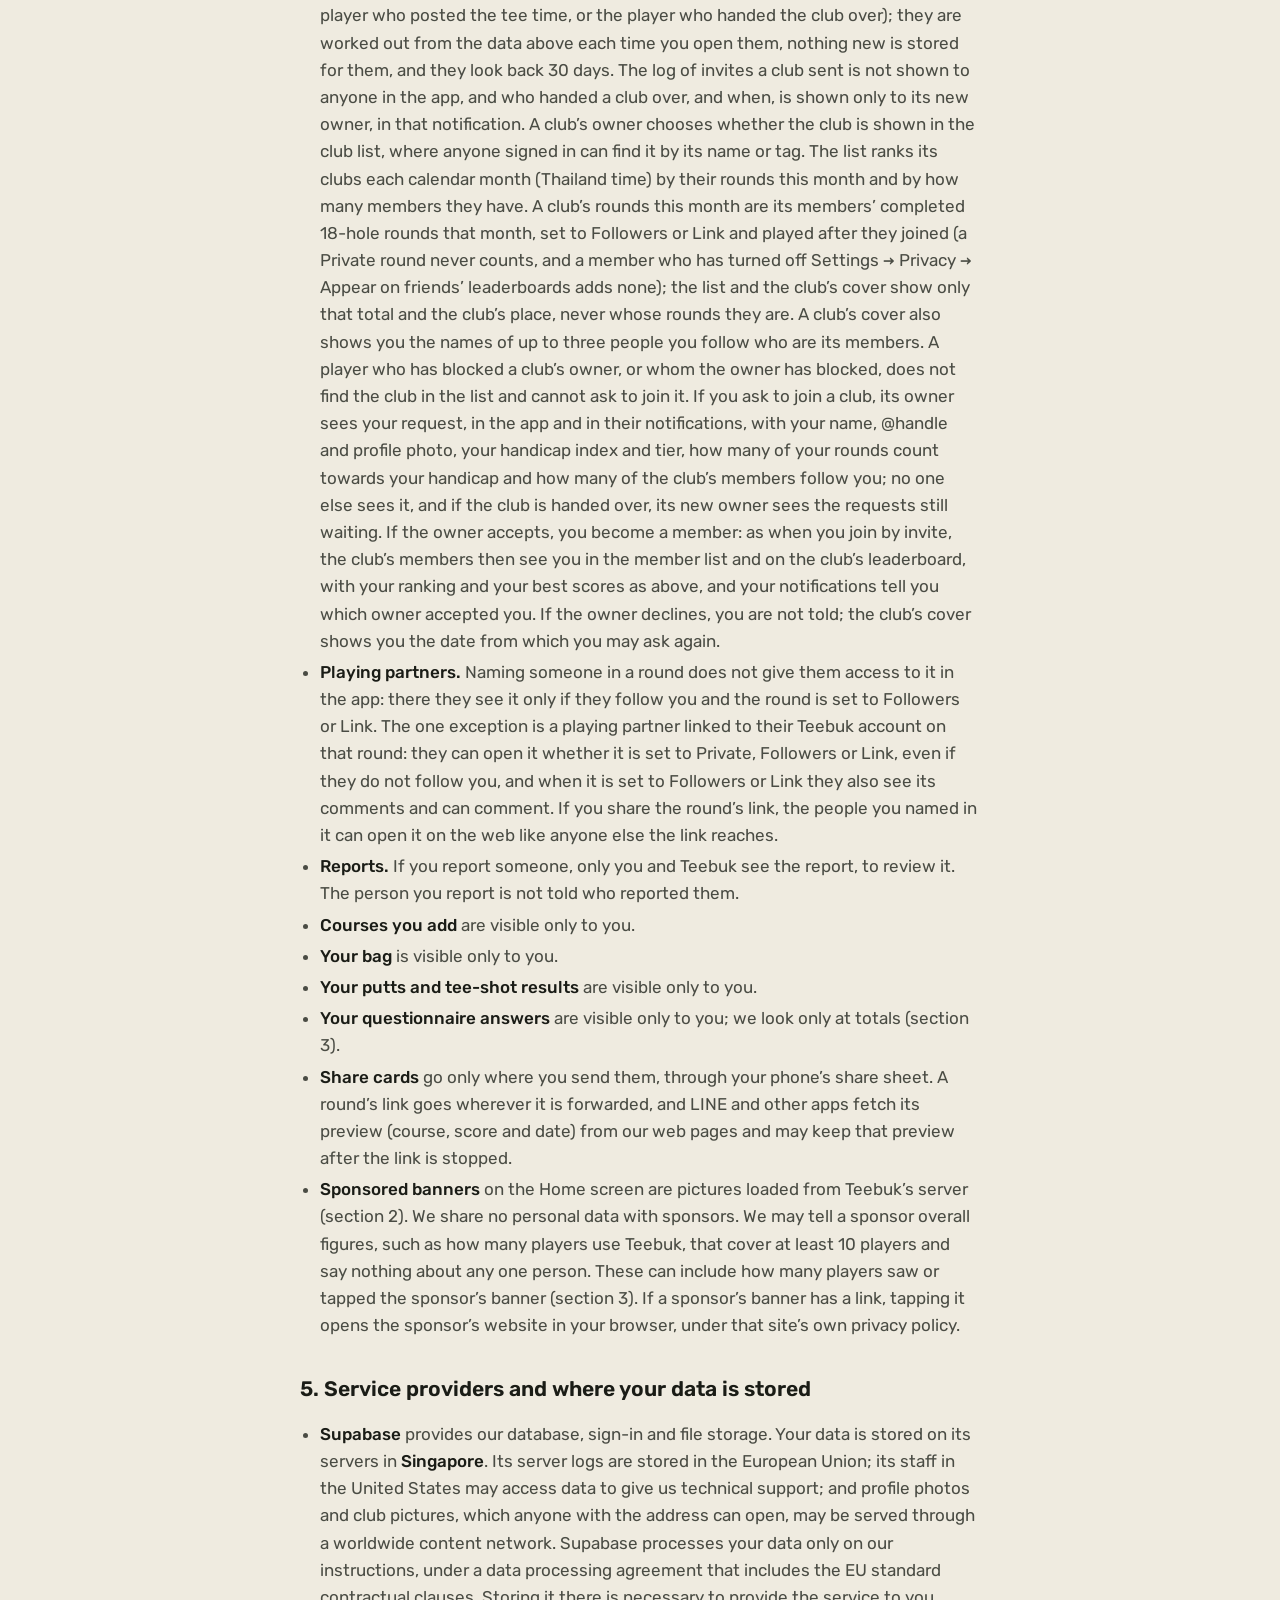
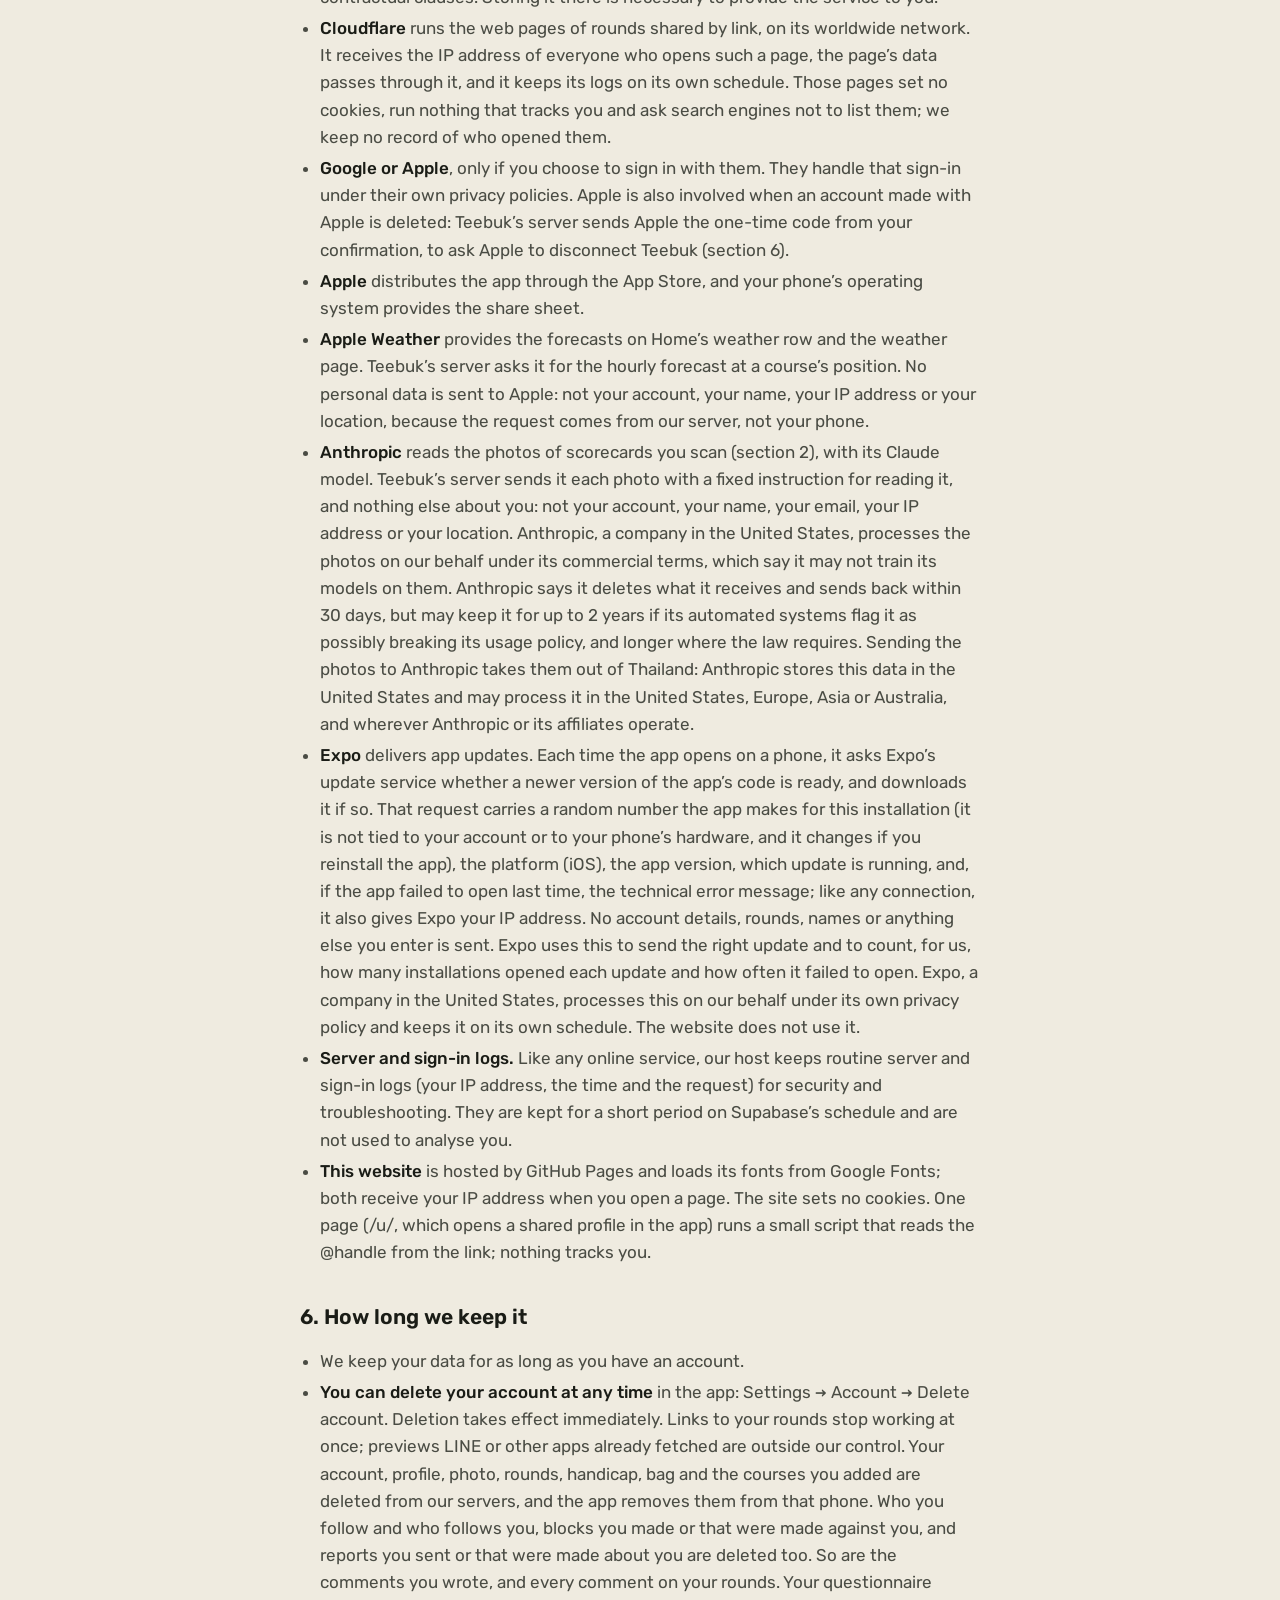
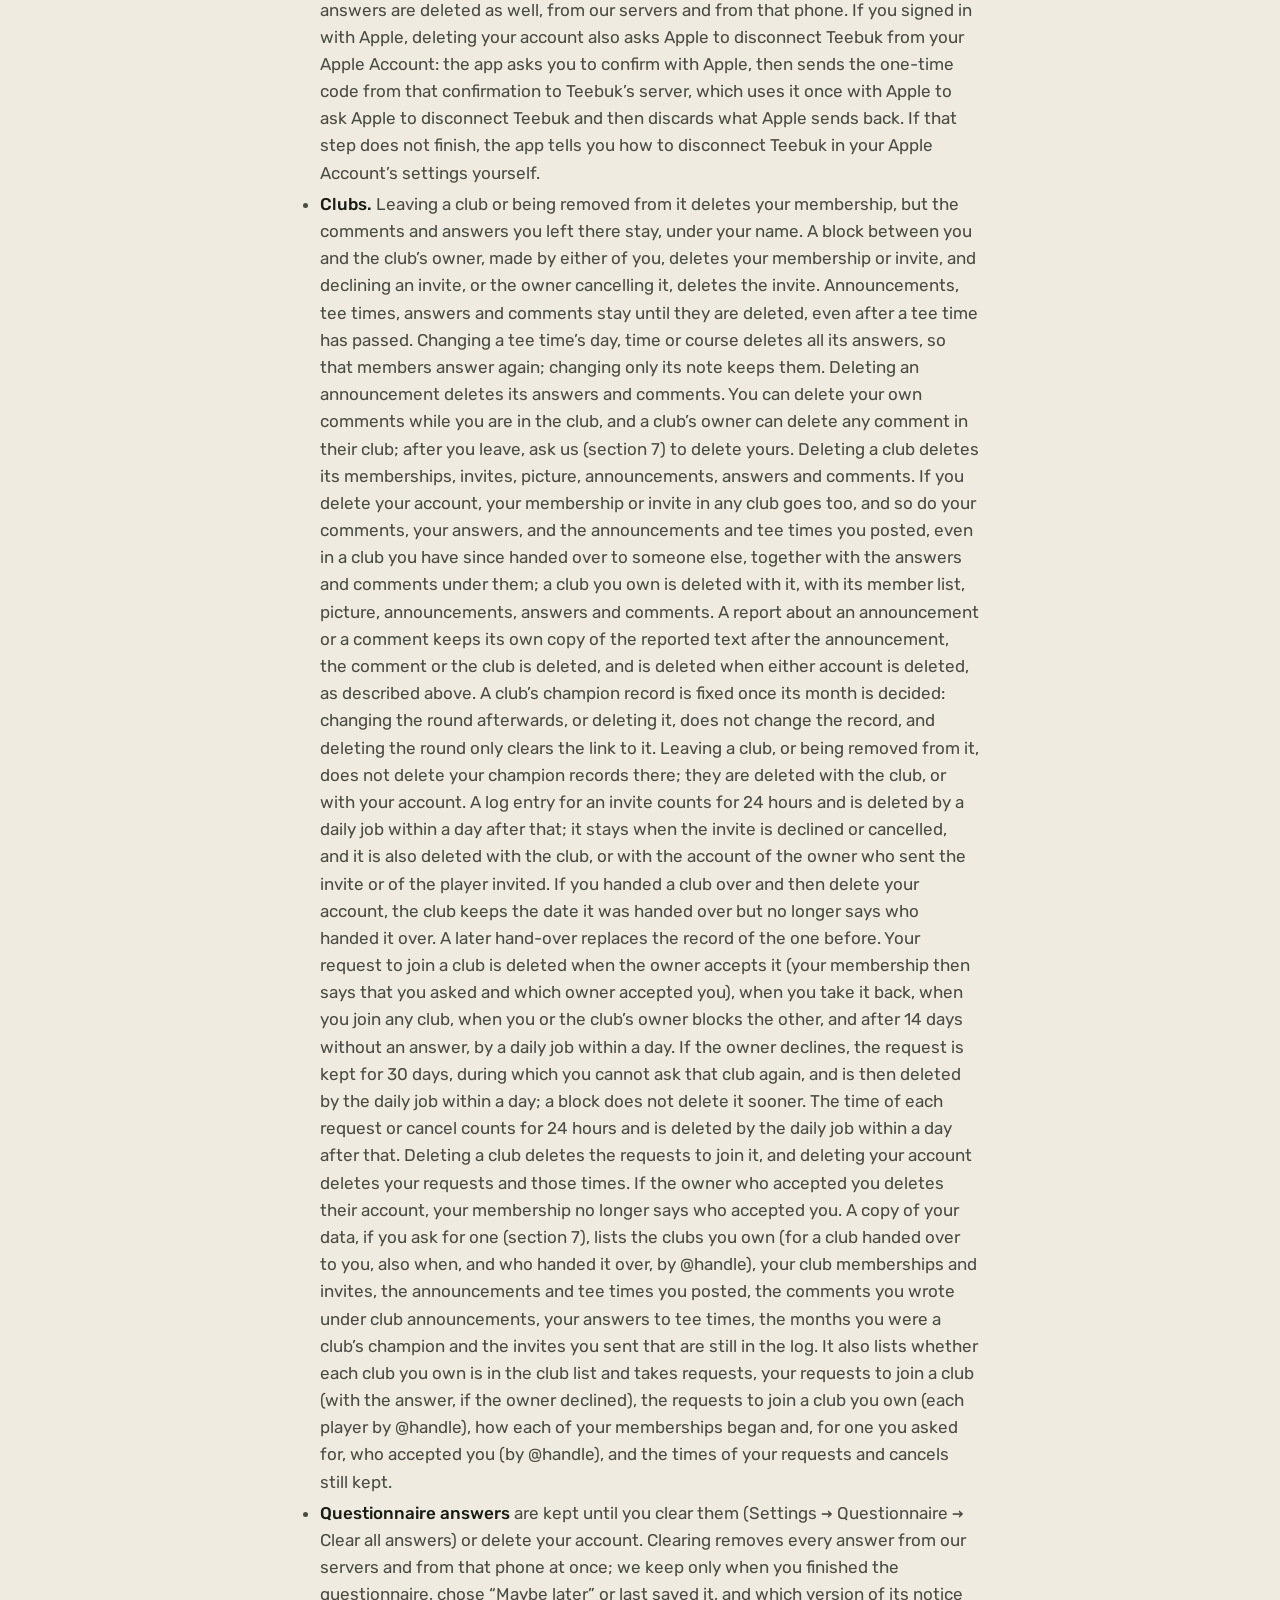
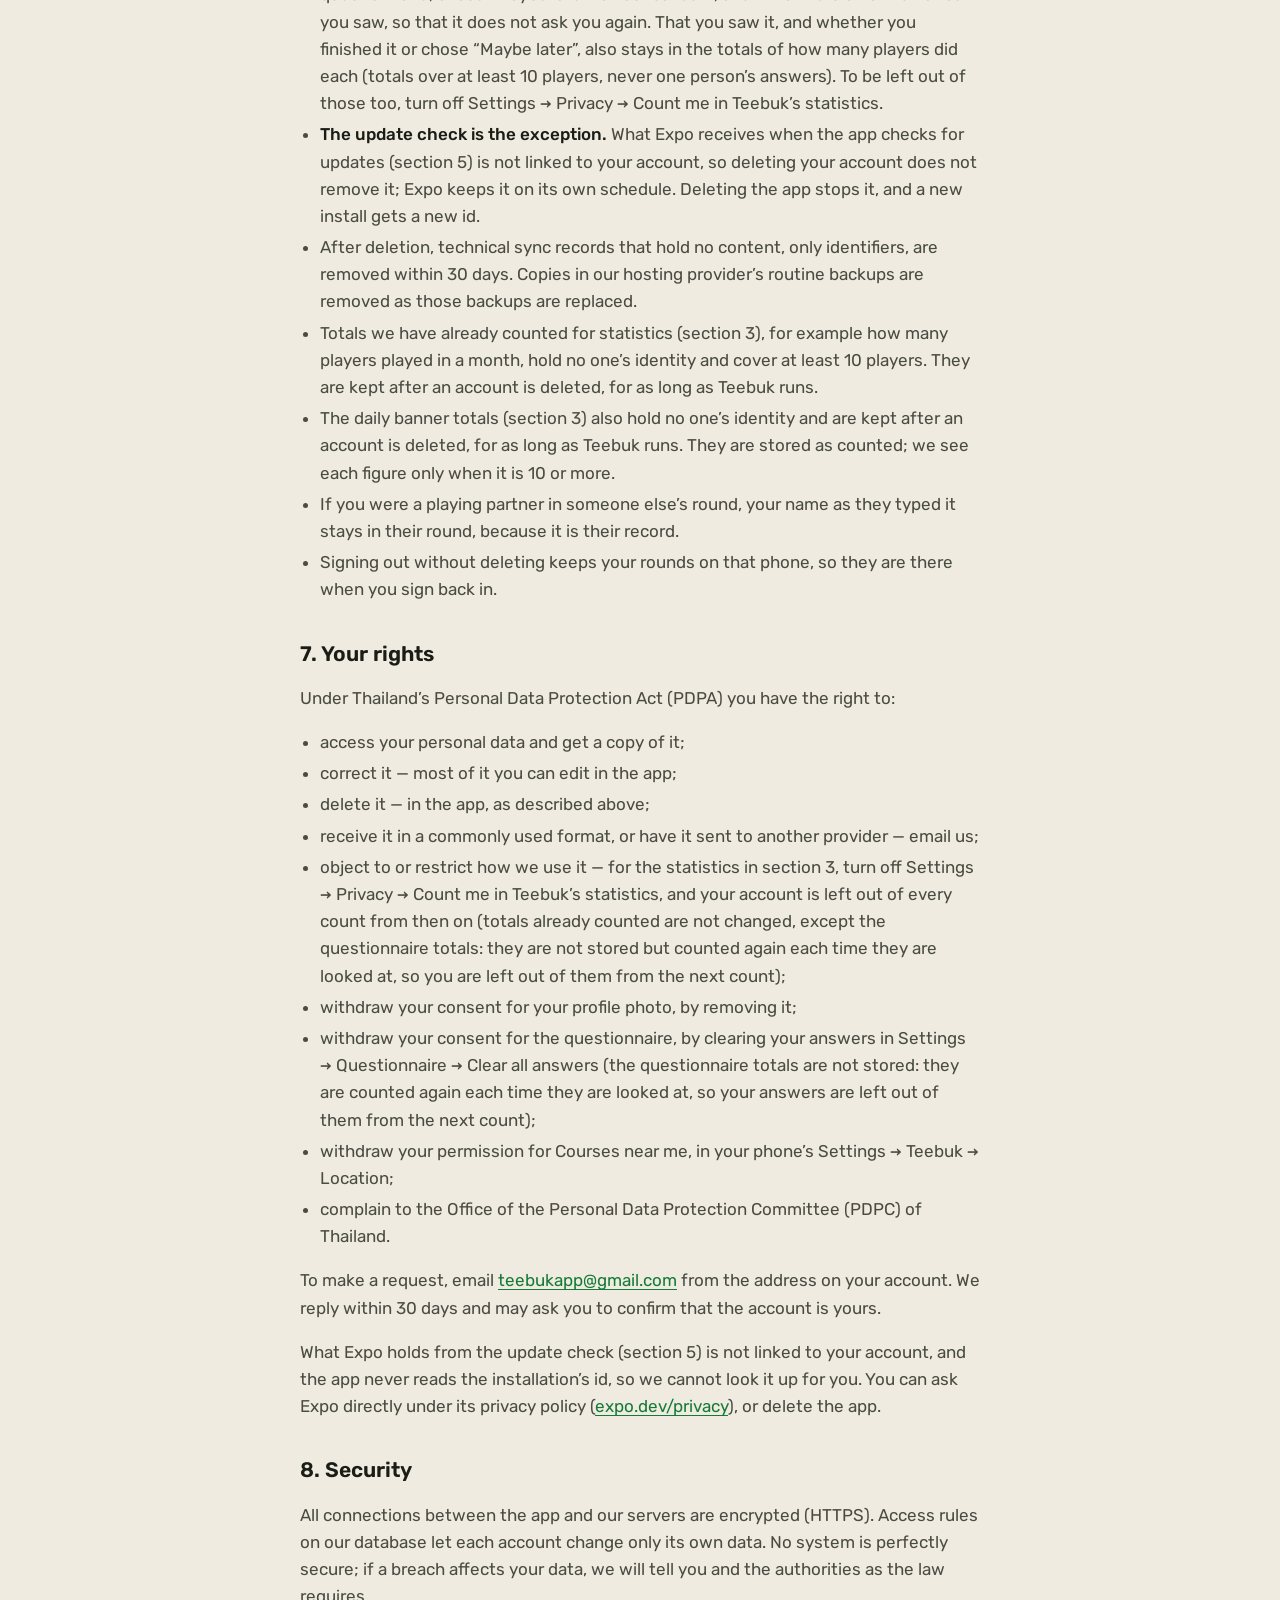
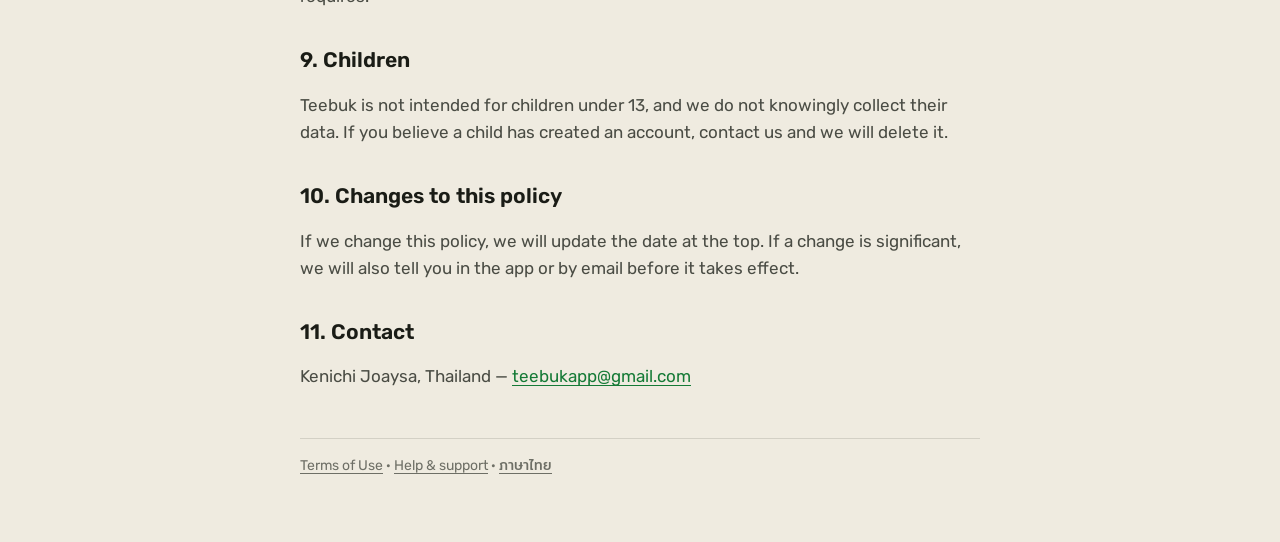
==== commit 9c0de75d: "docs: privacy pages dated 25 November, the day 0133 is applied The club directory's privacy text was" ====
--- a/privacy/index.html
+++ b/privacy/index.html
@@ -20,7 +20,7 @@
 </header>
 
 <h1>Privacy Policy</h1>
-<p class="effective">Effective 24 November 2026</p>
+<p class="effective">Effective 25 November 2026</p>
 
 <p>This policy explains what personal data the Teebuk app collects, why, who can see it, how long it is kept, and the rights you have. It applies to the Teebuk app for iPhone, to this website, and to the web pages of rounds shared by link.</p>
 
